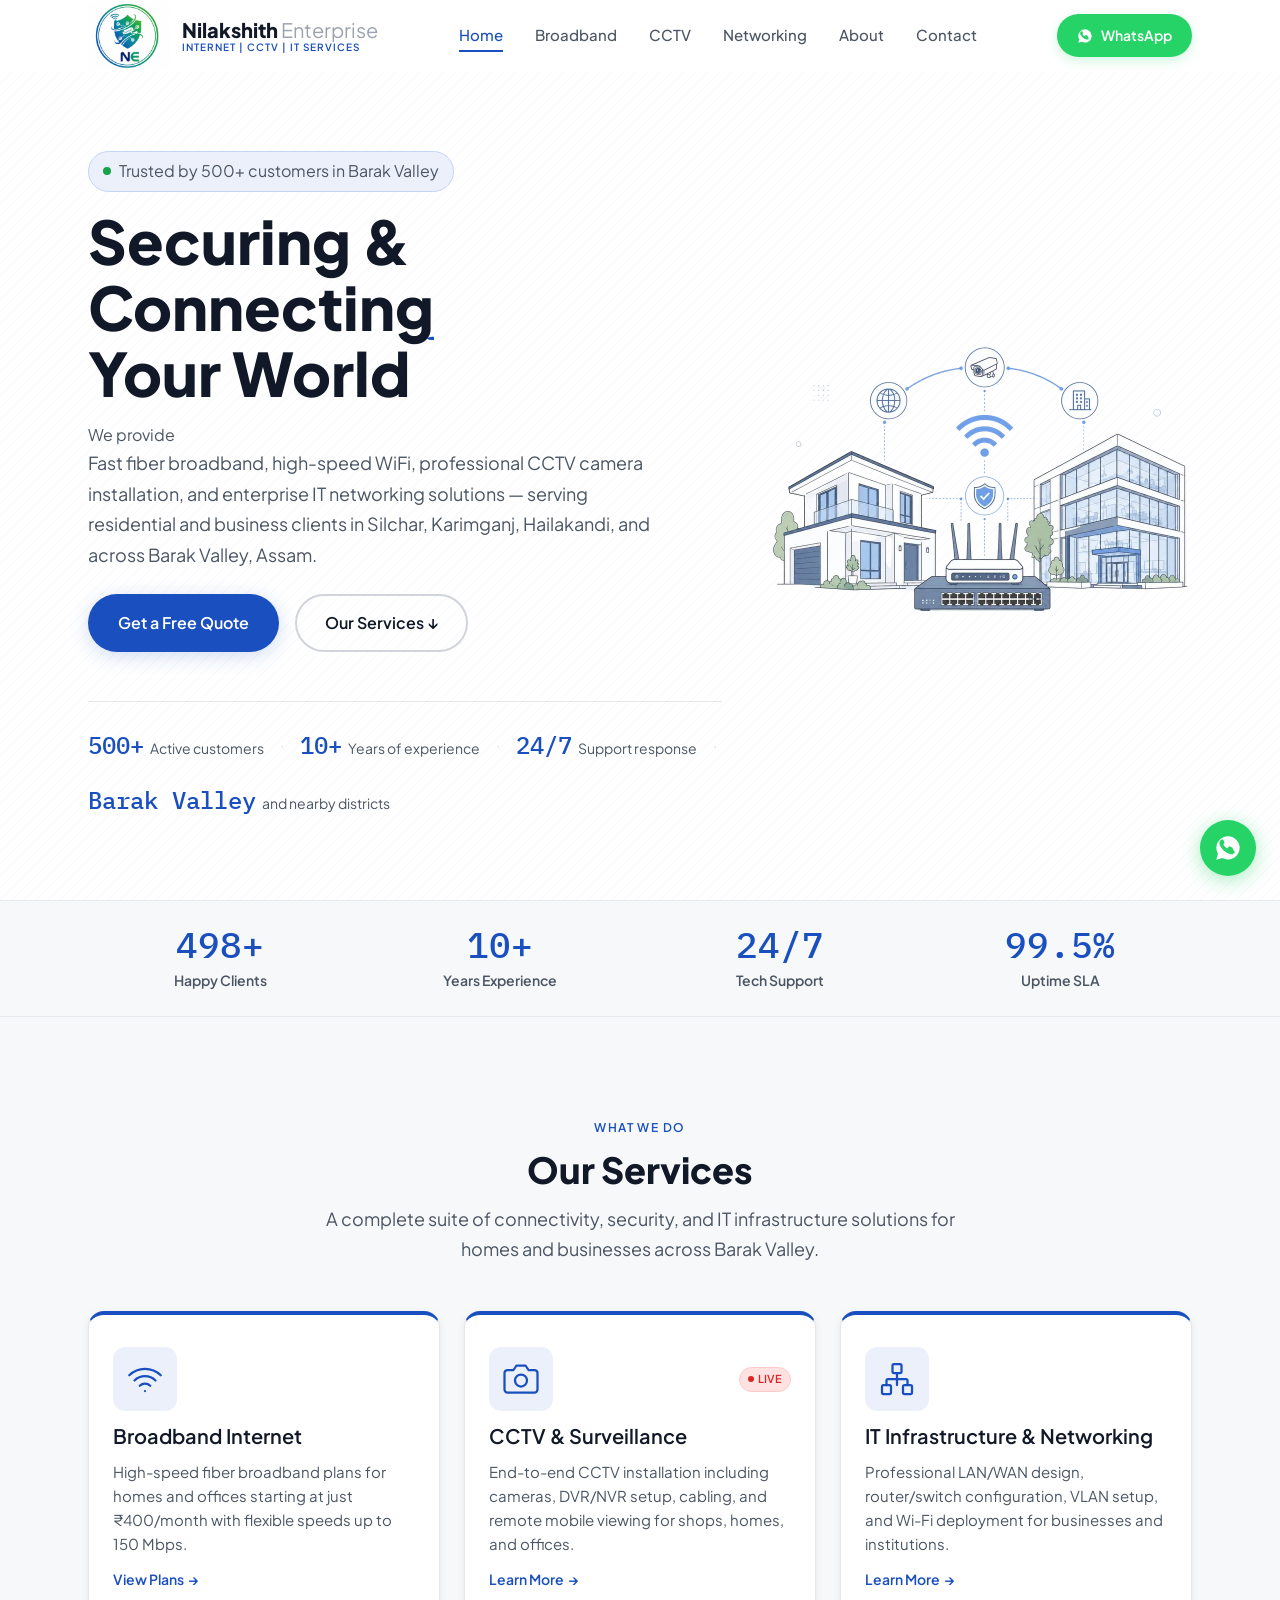
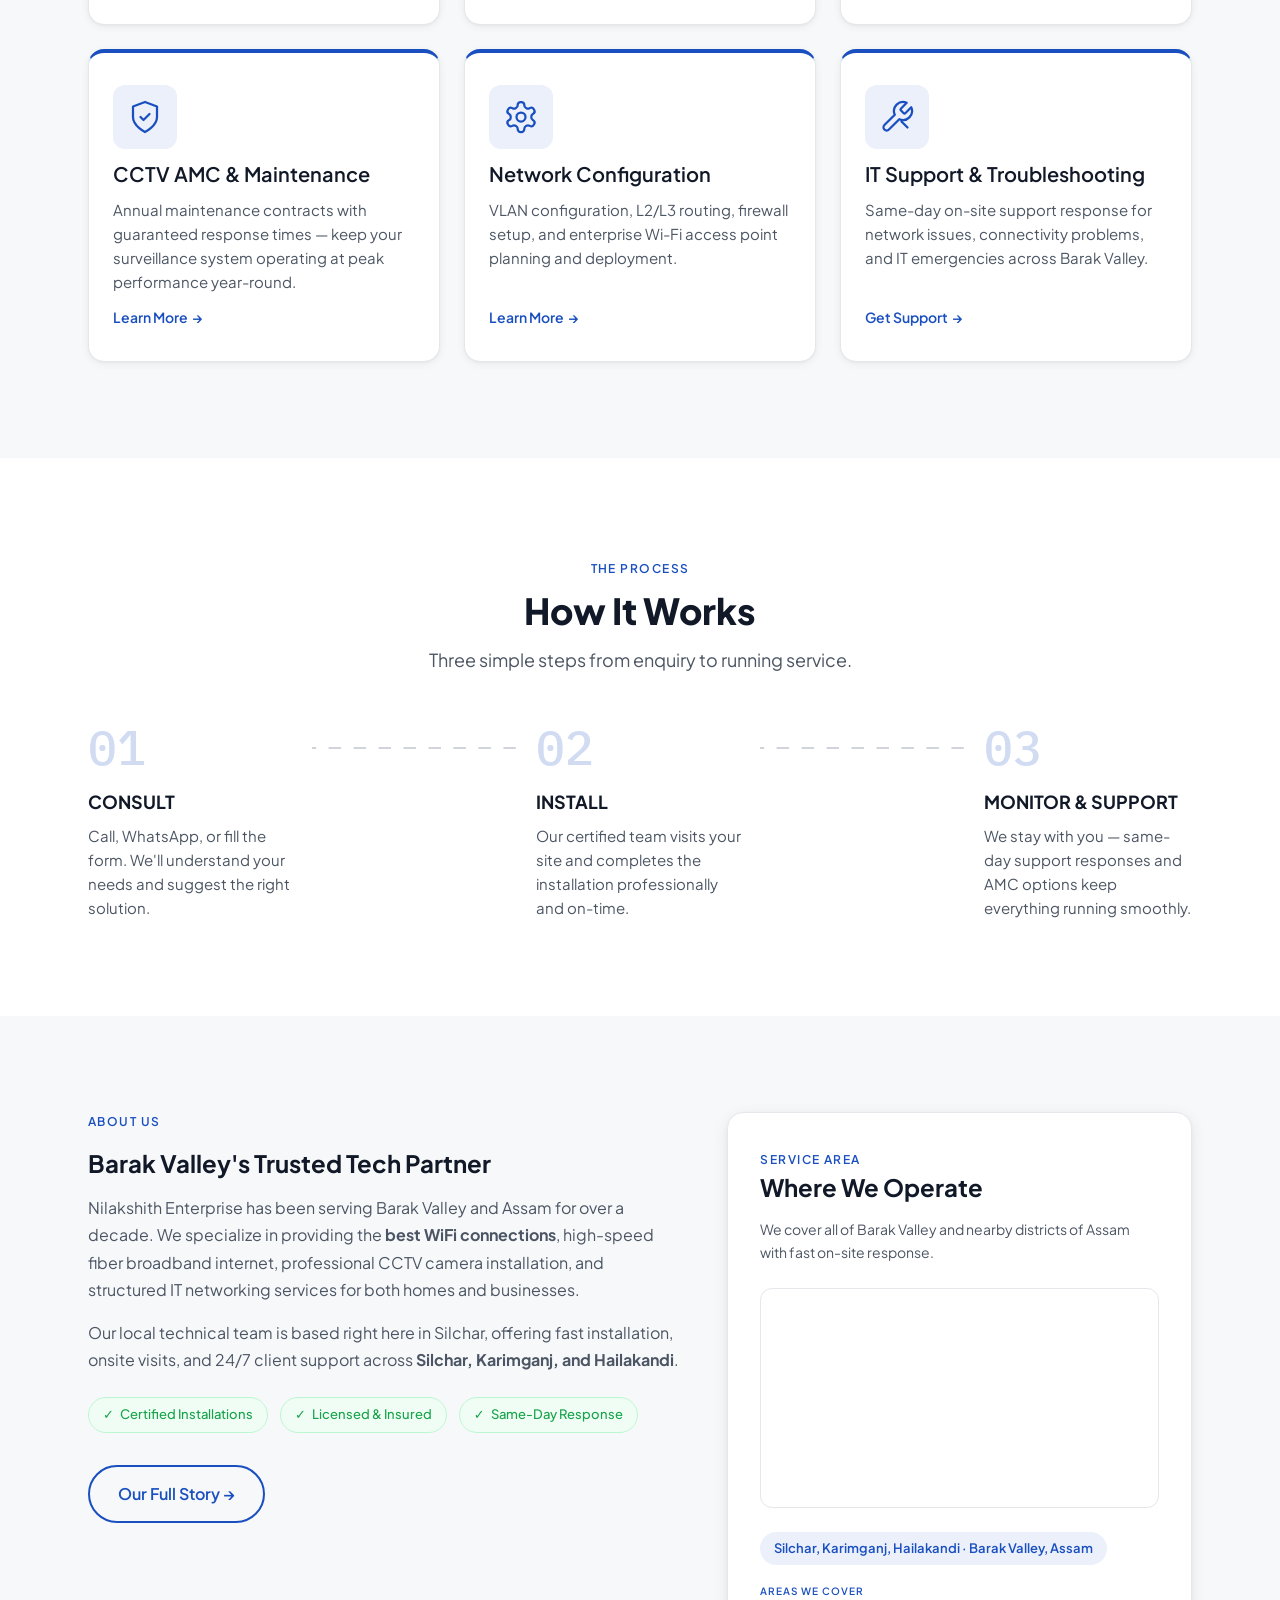
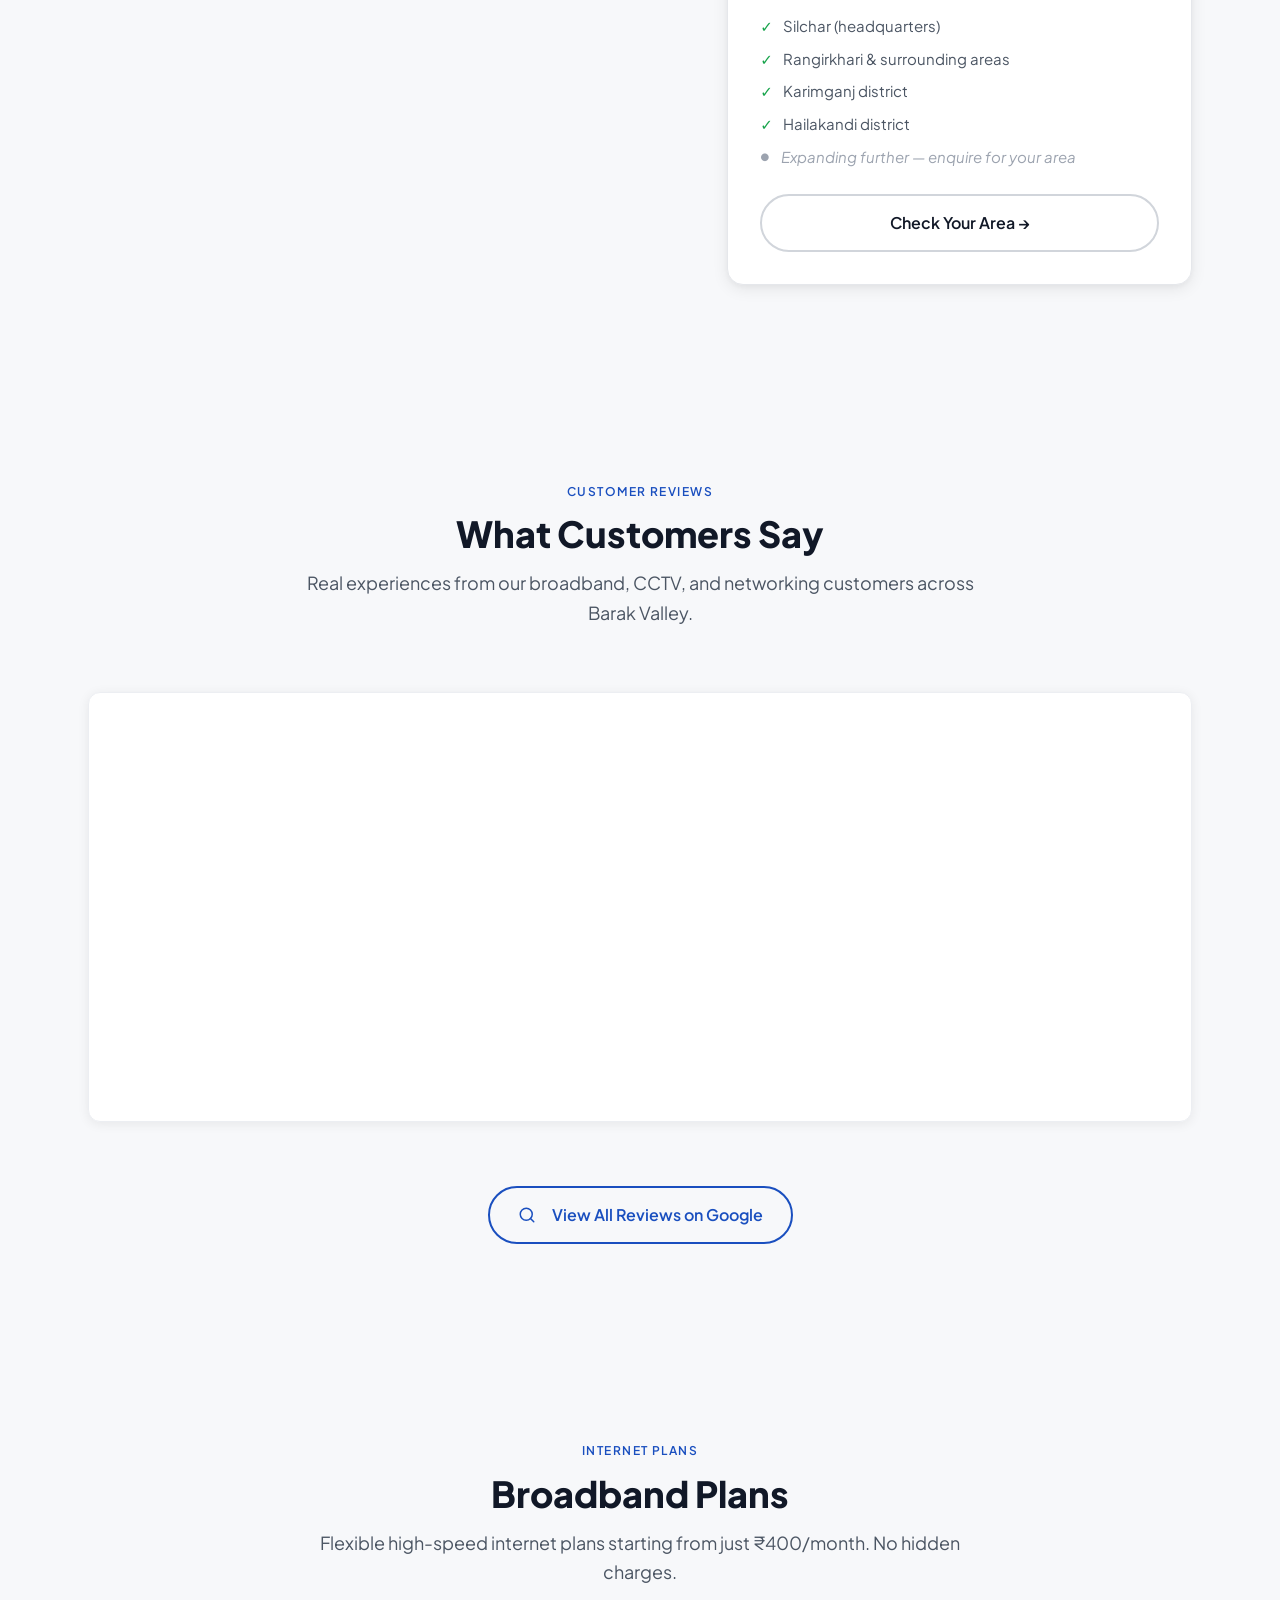
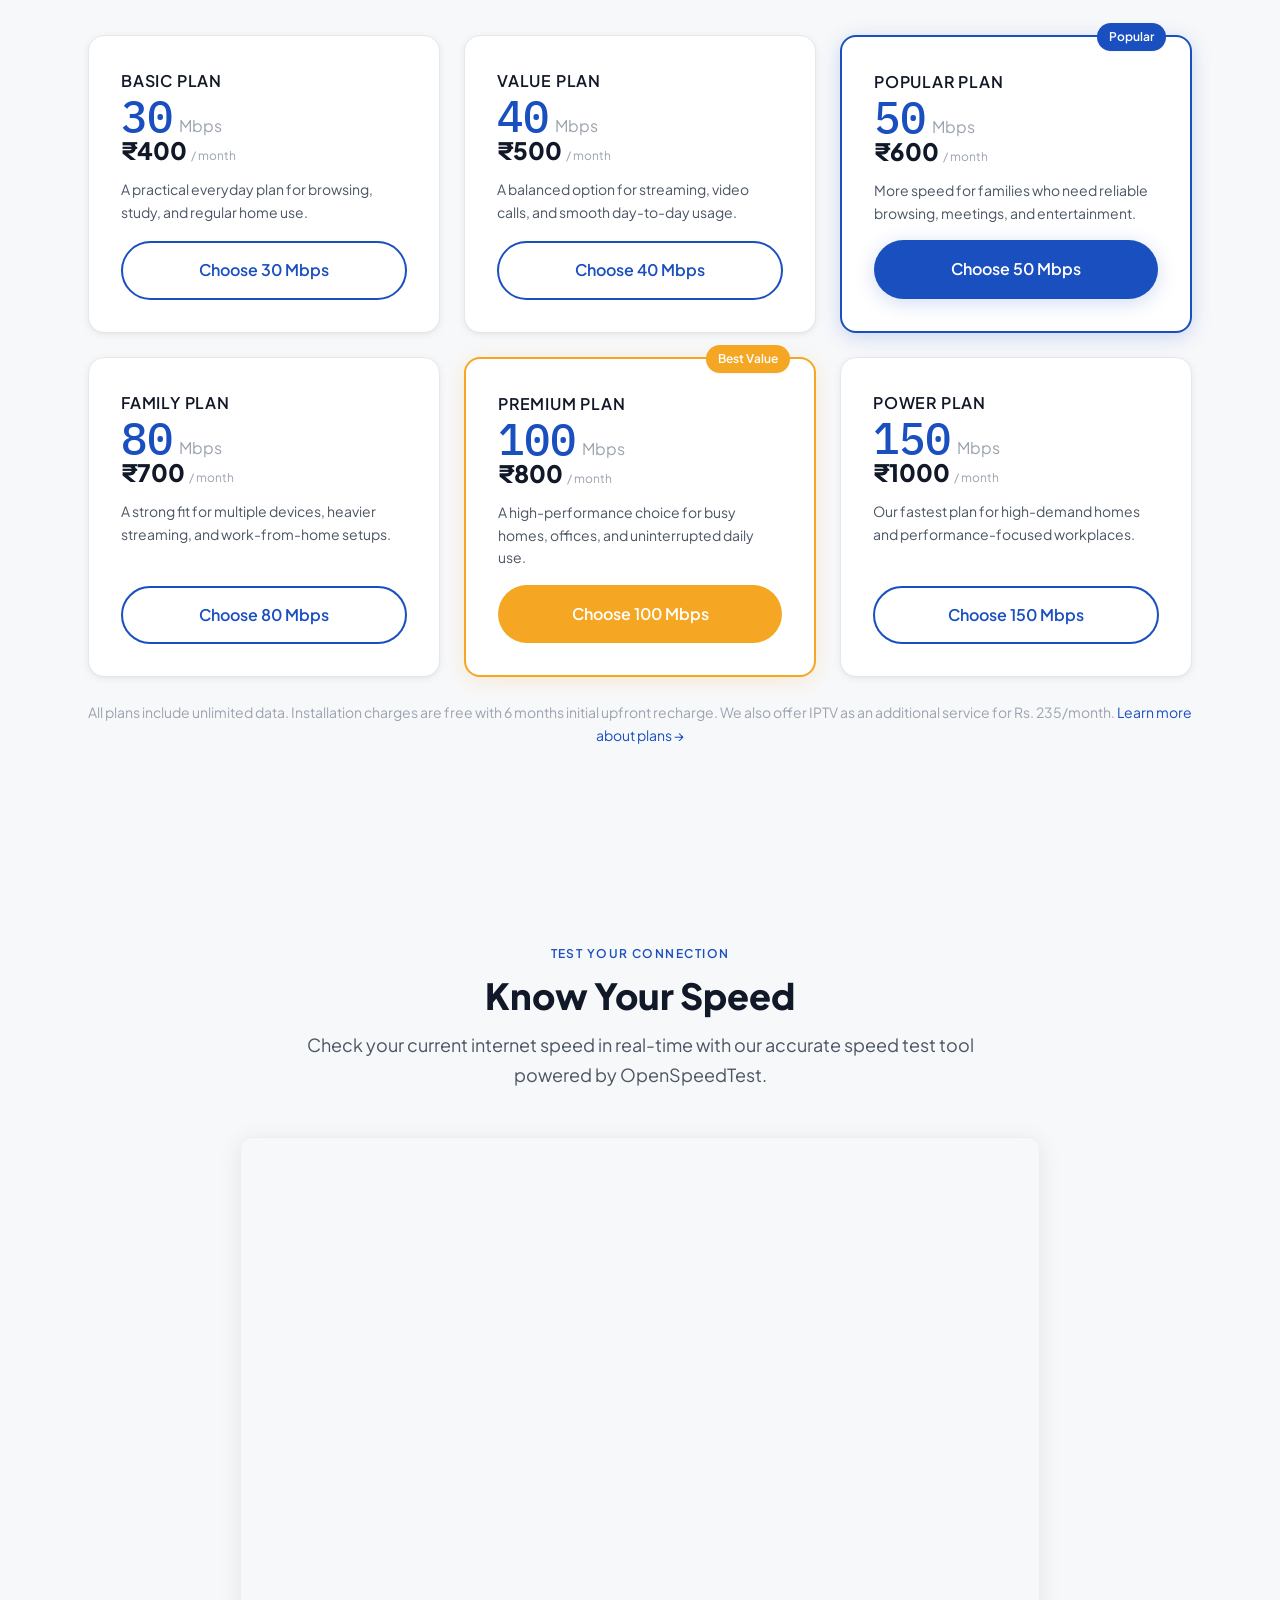
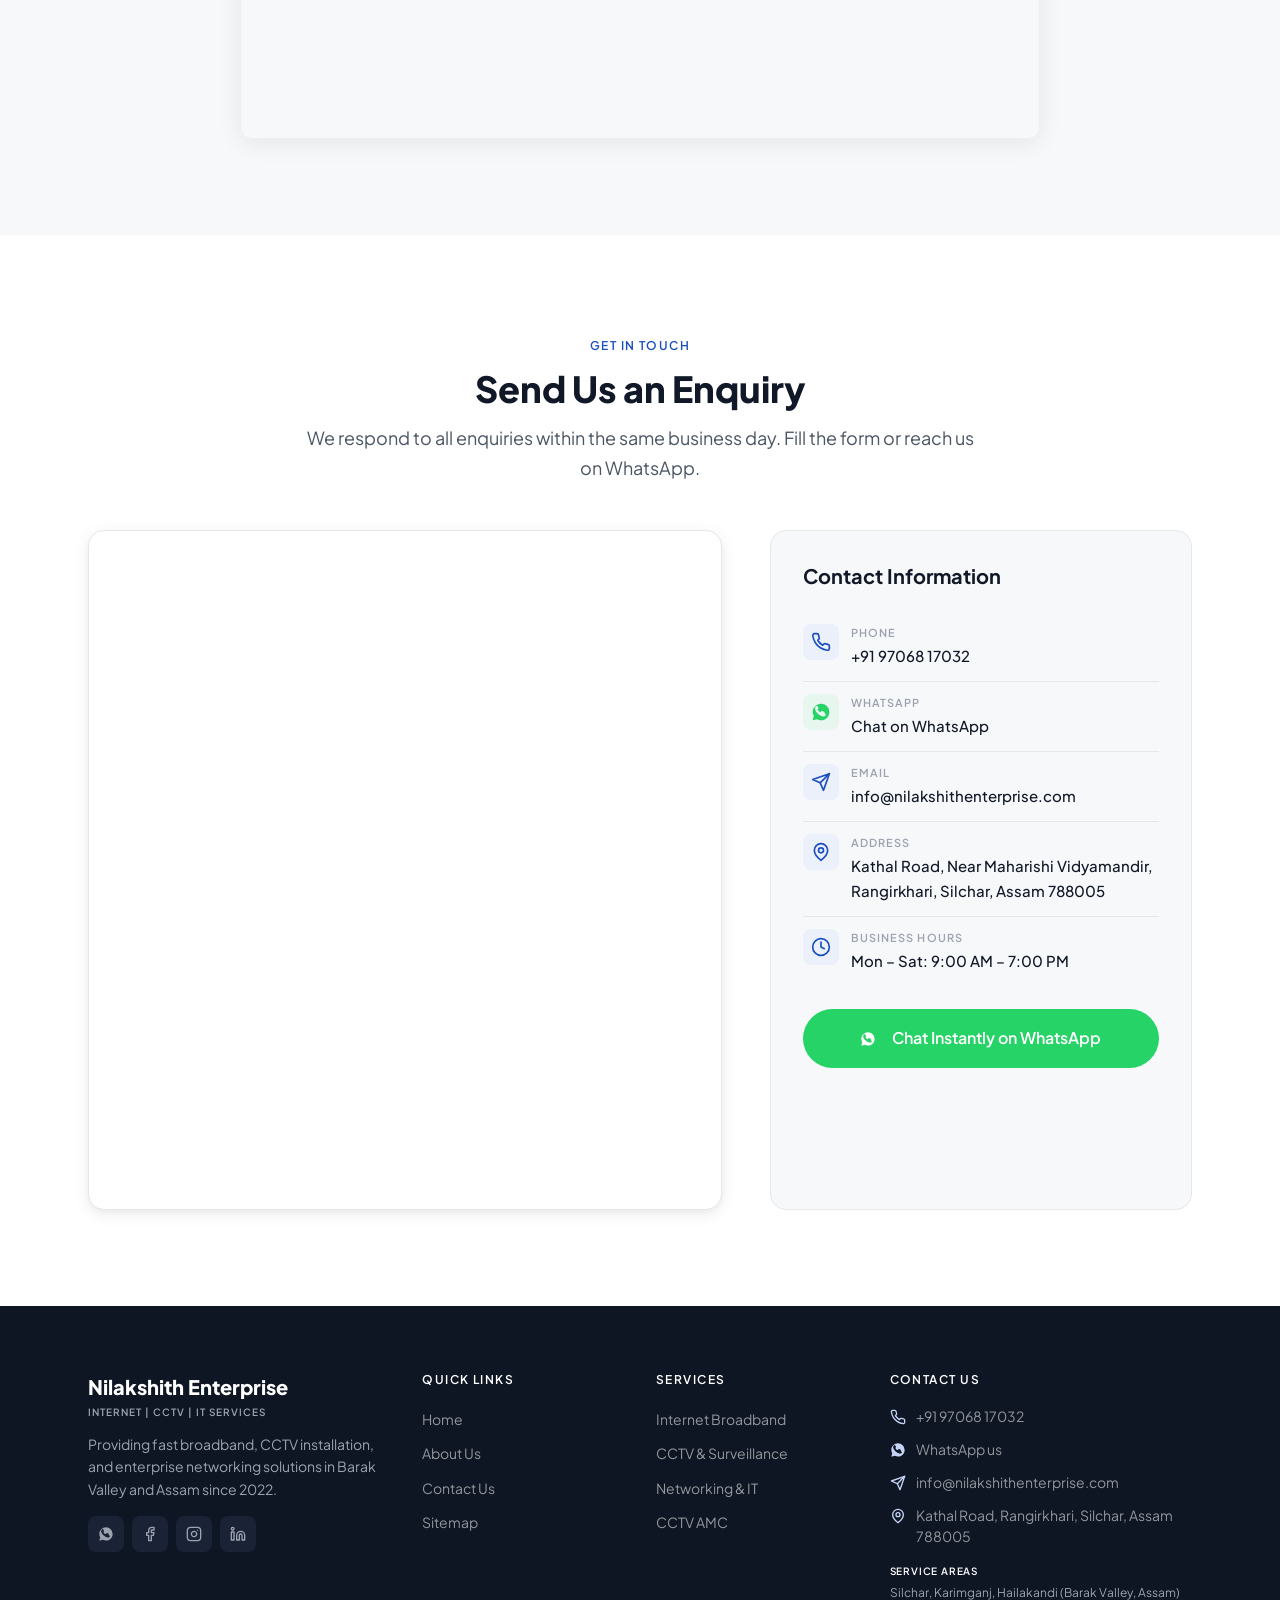
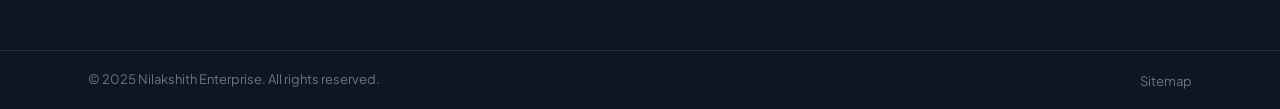
==== index.html @ a5fc5509 "seo: optimize all pages for local searches including WiFi/Broadband/CCTV in Silchar, Hailakandi, Kar" ====
<!DOCTYPE html>
<html lang="en">
<head>
  <meta charset="UTF-8" />
  <meta name="viewport" content="width=device-width, initial-scale=1.0" />
  <title>Nilakshith Enterprise — Best WiFi, Broadband & CCTV in Silchar, Karimganj, Hailakandi</title>
  <meta name="description" content="Looking for the best WiFi or broadband in Silchar, Karimganj, or Hailakandi? Nilakshith Enterprise provides fast fiber internet and professional CCTV camera installation." />
  <link rel="canonical" href="https://nilakshithenterprise.in/" />

  <!-- Favicon -->
  <link rel="icon" type="image/x-icon" href="assets/img/favicon.ico" />
  <link rel="icon" type="image/png" sizes="32x32" href="assets/img/favicon.png" />
  <link rel="apple-touch-icon" sizes="180x180" href="assets/img/apple-touch-icon.png" />

  <!-- Open Graph -->
  <meta property="og:type"        content="website" />
  <meta property="og:title"       content="Nilakshith Enterprise — Best WiFi, Broadband & CCTV in Silchar, Karimganj, Hailakandi" />
  <meta property="og:description" content="Looking for the best WiFi or broadband in Silchar, Karimganj, or Hailakandi? Get high-speed fiber internet and CCTV camera installation." />
  <meta property="og:url"         content="https://nilakshithenterprise.in/" />

  <!-- Preload critical resources -->
  <link rel="preload" as="image" href="assets/img/logo_trans.webp" />
  <link rel="preconnect" href="https://fonts.googleapis.com" crossorigin />
  <link rel="preconnect" href="https://fonts.gstatic.com" crossorigin />
  <link rel="preconnect" href="https://widget.tagembed.com" />

  <!-- Stylesheets -->
  <link rel="stylesheet" href="assets/css/styles.css" />
  <!-- Google Fonts deferred to avoid render-blocking -->
  <link rel="preload" as="style" href="https://fonts.googleapis.com/css2?family=Plus+Jakarta+Sans:wght@400;500;600;700;800&family=IBM+Plex+Mono:wght@400;500&display=swap" onload="this.onload=null;this.rel='stylesheet'" />
  <noscript><link rel="stylesheet" href="https://fonts.googleapis.com/css2?family=Plus+Jakarta+Sans:wght@400;500;600;700;800&family=IBM+Plex+Mono:wght@400;500&display=swap" /></noscript>

  <!-- LocalBusiness JSON-LD -->
  <script type="application/ld+json">
  {
    "@context": "https://schema.org",
    "@type": "LocalBusiness",
    "name": "Nilakshith Enterprise",
    "description": "Best WiFi connection, high-speed broadband, CCTV camera installation, and IT networking services in Barak Valley and Assam.",
    "url": "https://nilakshithenterprise.in",
    "telephone": "+919706817032",
    "email": "info@nilakshithenterprise.com",
    "address": {
      "@type": "PostalAddress",
      "streetAddress": "Kathal Road, Near Maharishi Vidyamandir, Rangirkhari",
      "addressLocality": "Silchar",
      "addressRegion": "Assam",
      "postalCode": "788005",
      "addressCountry": "IN"
    },
    "geo": {
      "@type": "GeoCoordinates",
      "latitude": 24.8025006,
      "longitude": 92.7847028
    },
    "areaServed": [
      {
        "@type": "AdministrativeArea",
        "name": "Silchar"
      },
      {
        "@type": "AdministrativeArea",
        "name": "Karimganj"
      },
      {
        "@type": "AdministrativeArea",
        "name": "Hailakandi"
      },
      {
        "@type": "AdministrativeArea",
        "name": "Barak Valley"
      },
      {
        "@type": "AdministrativeArea",
        "name": "Assam"
      }
    ],
    "serviceType": ["Internet Broadband", "WiFi Connection", "CCTV Camera Installation", "IT Networking"],
    "openingHoursSpecification": [
      {
        "@type": "OpeningHoursSpecification",
        "dayOfWeek": ["Monday","Tuesday","Wednesday","Thursday","Friday","Saturday"],
        "opens": "09:00",
        "closes": "19:00"
      }
    ]
  }
  </script>
</head>
<body>

  <!-- Preloader -->
  <div class="preloader" aria-hidden="true">
    <div style="position:relative; display:flex; flex-direction:column; align-items:center; gap:16px;">
      <div class="preloader__label">Initializing</div>
      <div class="preloader__line-track">
        <div class="preloader__line"></div>
      </div>
    </div>
  </div>

  <!-- Skip link -->
  <a href="#main" class="skip-link">Skip to main content</a>

  <!-- ══════════════════════════════════════════
       NAVIGATION
       ══════════════════════════════════════════ -->
  <header>
    <nav class="navbar animate-load header-slide-down" role="navigation" aria-label="Main navigation">
      <div class="navbar__inner">

        <!-- Logo -->
        <a href="index.html" class="navbar__logo" aria-label="Nilakshith Enterprise — home">
          <picture>
            <source srcset="assets/img/logo_trans.webp" type="image/webp" />
            <img src="assets/img/logo_trans.png" alt="Nilakshith Enterprise logo" class="navbar__logo-img" width="68" height="68" fetchpriority="high" />
          </picture>
          <div>
            <div>
              <span class="logo-name">Nilakshith</span>
              <span class="logo-suffix">Enterprise</span>
            </div>
            <div class="logo-tagline">Internet | CCTV | IT Services</div>
          </div>
        </a>

        <!-- Desktop nav links -->
        <ul class="nav-menu" role="list">
          <li class="nav-menu__item"><a href="index.html"      class="nav-menu__link">Home</a></li>
          <li class="nav-menu__item"><a href="broadband.html"  class="nav-menu__link">Broadband</a></li>
          <li class="nav-menu__item"><a href="cctv.html"       class="nav-menu__link">CCTV</a></li>
          <li class="nav-menu__item"><a href="networking.html" class="nav-menu__link">Networking</a></li>
          <li class="nav-menu__item"><a href="about.html"      class="nav-menu__link">About</a></li>
          <li class="nav-menu__item"><a href="contact.html"    class="nav-menu__link">Contact</a></li>
        </ul>

        <!-- CTA (desktop) -->
        <a href="https://wa.me/919706817032?text=Hi%2C%20I%20would%20like%20to%20enquire%20about%20your%20services."
           class="navbar__cta-btn desktop-only" target="_blank" rel="noopener noreferrer"
           aria-label="Chat on WhatsApp" data-wa-cta="navbar">
          <svg viewBox="0 0 24 24" width="16" height="16" fill="currentColor" aria-hidden="true"><path d="M12.012 2c-5.506 0-9.989 4.478-9.99 9.984a9.96 9.96 0 0 0 1.333 4.965L2 22l5.233-1.371a9.944 9.944 0 0 0 4.773 1.216h.004c5.506 0 9.989-4.478 9.99-9.984A9.995 9.995 0 0 0 12.012 2zm5.793 13.593c-.319.897-1.558 1.637-2.146 1.745-.589.108-1.168.162-3.834-.912-3.41-1.376-5.607-4.85-5.777-5.077-.17-.228-1.357-1.802-1.357-3.437 0-1.636.852-2.438 1.157-2.775.305-.336.666-.42.887-.42h.638c.204 0 .476.006.697.528.221.522.756 1.834.821 1.971.066.137.108.297.017.476-.09.18-.135.297-.272.456-.137.159-.289.356-.413.476-.137.137-.282.287-.121.562.161.275.717 1.183 1.536 1.91.543.484.992.836 1.357 1.019.365.183.578.115.756-.09.178-.205.757-.88 1.012-1.222.256-.341.512-.284.862-.153.35.13.222.102 2.222 1.102.13.065.215.297.16.592z"/></svg>
          WhatsApp
        </a>

        <!-- Hamburger -->
        <button class="nav-toggle" aria-label="Toggle navigation menu" aria-expanded="false">
          <span class="nav-toggle__bar"></span>
          <span class="nav-toggle__bar"></span>
          <span class="nav-toggle__bar"></span>
        </button>
      </div>
    </nav>

    <!-- Mobile overlay menu -->
    <div class="nav-overlay" role="dialog" aria-modal="true" aria-label="Mobile navigation">
      <div class="nav-drawer">
        <a href="index.html"      class="nav-drawer__link">Home</a>
        <a href="broadband.html"  class="nav-drawer__link">Broadband</a>
        <a href="cctv.html"       class="nav-drawer__link">CCTV</a>
        <a href="networking.html" class="nav-drawer__link">Networking</a>
        <a href="about.html"      class="nav-drawer__link">About</a>
        <a href="contact.html"    class="nav-drawer__link">Contact</a>
        <a href="https://wa.me/919706817032?text=Hi%2C%20I%20would%20like%20to%20enquire%20about%20your%20services."
           class="btn btn--whatsapp btn--full nav-drawer__wa-btn"
           target="_blank" rel="noopener noreferrer" data-wa-cta="mobile-overlay">
          <svg viewBox="0 0 24 24" width="16" height="16" fill="currentColor" style="margin-right:8px;" aria-hidden="true"><path d="M12.012 2c-5.506 0-9.989 4.478-9.99 9.984a9.96 9.96 0 0 0 1.333 4.965L2 22l5.233-1.371a9.944 9.944 0 0 0 4.773 1.216h.004c5.506 0 9.989-4.478 9.99-9.984A9.995 9.995 0 0 0 12.012 2zm5.793 13.593c-.319.897-1.558 1.637-2.146 1.745-.589.108-1.168.162-3.834-.912-3.41-1.376-5.607-4.85-5.777-5.077-.17-.228-1.357-1.802-1.357-3.437 0-1.636.852-2.438 1.157-2.775.305-.336.666-.42.887-.42h.638c.204 0 .476.006.697.528.221.522.756 1.834.821 1.971.066.137.108.297.017.476-.09.18-.135.297-.272.456-.137.159-.289.356-.413.476-.137.137-.282.287-.121.562.161.275.717 1.183 1.536 1.91.543.484.992.836 1.357 1.019.365.183.578.115.756-.09.178-.205.757-.88 1.012-1.222.256-.341.512-.284.862-.153.35.13.222.102 2.222 1.102.13.065.215.297.16.592z"/></svg>
          Chat on WhatsApp
        </a>
      </div>
    </div>
  </header>

  <!-- ══════════════════════════════════════════
       MAIN CONTENT
       ══════════════════════════════════════════ -->
  <main id="main">

    <!-- ── SECTION 1: HERO ──────────────────────────────── -->
    <section class="hero" aria-label="Hero">
      <div class="container">
        <div class="hero__inner">
          <div class="hero__content">

            <div class="hero__badge animate-load hero-eyebrow-fade-up">
              <span class="hero__badge-dot"></span>
              Trusted by 500+ customers in Barak Valley
            </div>

            <h1 class="hero__headline">
              <span class="animate-load hero-title-line1-fade-up" style="display:block;">Securing &amp;</span>
              <span class="connecting-word animate-load hero-title-line2-fade-up" style="display:inline-block;">
                Connecting
                <svg class="underline-svg" viewBox="0 0 100 10" preserveAspectRatio="none" aria-hidden="true">
                  <path d="M0,5 Q50,8 100,3" stroke="var(--color-brand)" stroke-width="4" fill="none" stroke-linecap="round" />
                </svg>
              </span>
              <span class="animate-load hero-title-line2-fade-up" style="display:block;">Your World</span>
            </h1>

            <div class="hero__typewriter-wrap animate-load hero-subtext-fade-in" aria-live="polite">
              <span class="hero__typewriter-prefix">We provide</span>
              <span class="hero__typewriter-text" aria-label="Service type"></span>
            </div>

            <p class="hero__subtext animate-load hero-subtext-fade-in">
              Fast fiber broadband, high-speed WiFi, professional CCTV camera installation, and enterprise IT networking solutions — serving residential and business clients in Silchar, Karimganj, Hailakandi, and across Barak Valley, Assam.
            </p>

            <div class="hero__ctas animate-load hero-cta-scale-in">
              <a href="contact.html" class="btn btn--primary" id="hero-cta-quote">
                Get a Free Quote
              </a>
              <a href="#services" class="btn btn--outline" id="hero-cta-services">
                Our Services ↓
              </a>
            </div>

            <!-- Trust stats row -->
            <div class="hero__stats-row animate-load hero-stats-fade-up">
              <div class="hero__stat-item">
                <span class="hero__stat-number" data-count-up="500" data-suffix="+">500+</span>
                <span class="hero__stat-label">Active customers</span>
              </div>
              <span class="hero__stat-divider" aria-hidden="true">·</span>
              <div class="hero__stat-item">
                <span class="hero__stat-number" data-count-up="10" data-suffix="+">10+</span>
                <span class="hero__stat-label">Years of experience</span>
              </div>
              <span class="hero__stat-divider" aria-hidden="true">·</span>
              <div class="hero__stat-item">
                <span class="hero__stat-number">24/7</span>
                <span class="hero__stat-label">Support response</span>
              </div>
              <span class="hero__stat-divider" aria-hidden="true">·</span>
              <div class="hero__stat-item">
                <span class="hero__stat-number">Barak Valley</span>
                <span class="hero__stat-label">and nearby districts</span>
              </div>
            </div>

          </div>

          <div class="hero__visual animate-load hero-cta-scale-in">
            <!-- Hero Image Illustration -->
            <picture>
              <source srcset="assets/img/hero-graphic.webp" type="image/webp" />
              <img src="assets/img/hero-graphic.png" alt="Best WiFi, high speed broadband and CCTV services in Silchar, Karimganj, and Hailakandi - Nilakshith Enterprise" class="floating-illustration" width="840" height="630" loading="eager" />
            </picture>
          </div>
        </div>
      </div>
    </section>

    <!-- ── SECTION 2: STATS BANNER ───────────────────────── -->
    <section class="stats-banner" aria-label="Key statistics">
      <div class="container">
        <div class="stats-grid">
          <div class="stat-item" data-animate="fade-up">
            <div class="stat-item__number" data-count-up="500" data-suffix="+">0+</div>
            <div class="stat-item__label">Happy Clients</div>
          </div>
          <div class="stat-item" data-animate="fade-up" data-animate-delay="100">
            <div class="stat-item__number" data-count-up="10" data-suffix="+">0+</div>
            <div class="stat-item__label">Years Experience</div>
          </div>
          <div class="stat-item" data-animate="fade-up" data-animate-delay="200">
            <div class="stat-item__number">24/7</div>
            <div class="stat-item__label">Tech Support</div>
          </div>
          <div class="stat-item" data-animate="fade-up" data-animate-delay="300">
            <div class="stat-item__number">99.5%</div>
            <div class="stat-item__label">Uptime SLA</div>
          </div>
        </div>
      </div>
    </section>

    <!-- ── SECTION 3: SERVICES ──────────────────────────── -->
    <section id="services" class="section section--surface" aria-labelledby="services-heading">
      <div class="container">
        <div class="section-header">
          <span class="eyebrow" data-animate="fade-in">What We Do</span>
          <h2 id="services-heading" data-animate="fade-up" data-animate-delay="100">
            Our Services
          </h2>
          <p data-animate="fade-up" data-animate-delay="200">
            A complete suite of connectivity, security, and IT infrastructure solutions for homes and businesses across Barak Valley.
          </p>
        </div>

        <div class="services-grid">
          <!-- Broadband -->
          <article class="service-card" data-animate="fade-up" data-animate-delay="100">
            <div class="service-card__icon-wrap">
              <svg xmlns="http://www.w3.org/2000/svg" viewBox="0 0 24 24" fill="none" stroke="currentColor" stroke-width="1.5" stroke-linecap="round" stroke-linejoin="round"><path d="M12 20h.01"/><path d="M8.5 16.5a5 5 0 0 1 7 0"/><path d="M5 13a10 10 0 0 1 14 0"/><path d="M1.5 9.5a15 15 0 0 1 21 0"/></svg>
            </div>
            <h3 class="service-card__title">Broadband Internet</h3>
            <p class="service-card__desc">High-speed fiber broadband plans for homes and offices starting at just ₹400/month with flexible speeds up to 150 Mbps.</p>
            <a href="broadband.html" class="service-card__link">
              View Plans <i>→</i>
            </a>
          </article>

          <!-- CCTV -->
          <article class="service-card" data-animate="fade-up" data-animate-delay="200">
            <div class="service-card__header">
              <div class="service-card__icon-wrap">
                <svg xmlns="http://www.w3.org/2000/svg" viewBox="0 0 24 24" fill="none" stroke="currentColor" stroke-width="1.5" stroke-linecap="round" stroke-linejoin="round"><path d="M23 19a2 2 0 0 1-2 2H3a2 2 0 0 1-2-2V8a2 2 0 0 1 2-2h4l2-3h6l2 3h4a2 2 0 0 1 2 2z"/><circle cx="12" cy="13" r="4"/></svg>
              </div>
              <div class="service-live-badge"><span class="service-live-badge__dot"></span> LIVE</div>
            </div>
            <h3 class="service-card__title">CCTV & Surveillance</h3>
            <p class="service-card__desc">End-to-end CCTV installation including cameras, DVR/NVR setup, cabling, and remote mobile viewing for shops, homes, and offices.</p>
            <a href="cctv.html" class="service-card__link">
              Learn More <i>→</i>
            </a>
          </article>

          <!-- Networking -->
          <article class="service-card" data-animate="fade-up" data-animate-delay="300">
            <div class="service-card__icon-wrap">
              <svg xmlns="http://www.w3.org/2000/svg" viewBox="0 0 24 24" fill="none" stroke="currentColor" stroke-width="1.5" stroke-linecap="round" stroke-linejoin="round"><rect x="16" y="16" width="6" height="6" rx="1"/><rect x="2" y="16" width="6" height="6" rx="1"/><rect x="9" y="2" width="6" height="6" rx="1"/><path d="M12 8v8"/><path d="M5 16v-3a1 1 0 0 1 1-1h12a1 1 0 0 1 1 1v3"/></svg>
            </div>
            <h3 class="service-card__title">IT Infrastructure & Networking</h3>
            <p class="service-card__desc">Professional LAN/WAN design, router/switch configuration, VLAN setup, and Wi-Fi deployment for businesses and institutions.</p>
            <a href="networking.html" class="service-card__link">
              Learn More <i>→</i>
            </a>
          </article>

          <!-- CCTV AMC -->
          <article class="service-card" data-animate="fade-up" data-animate-delay="400">
            <div class="service-card__icon-wrap">
              <svg xmlns="http://www.w3.org/2000/svg" viewBox="0 0 24 24" fill="none" stroke="currentColor" stroke-width="1.5" stroke-linecap="round" stroke-linejoin="round"><path d="M12 22s8-4 8-10V5l-8-3-8 3v7c0 6 8 10 8 10z"/><path d="m9 12 2 2 4-4"/></svg>
            </div>
            <h3 class="service-card__title">CCTV AMC & Maintenance</h3>
            <p class="service-card__desc">Annual maintenance contracts with guaranteed response times — keep your surveillance system operating at peak performance year-round.</p>
            <a href="cctv.html#amc" class="service-card__link">
              Learn More <i>→</i>
            </a>
          </article>

          <!-- Network Config -->
          <article class="service-card" data-animate="fade-up" data-animate-delay="500">
            <div class="service-card__icon-wrap">
              <svg xmlns="http://www.w3.org/2000/svg" viewBox="0 0 24 24" fill="none" stroke="currentColor" stroke-width="1.5" stroke-linecap="round" stroke-linejoin="round"><path d="M12.22 2h-.44a2 2 0 0 0-2 2v.18a2 2 0 0 1-1 1.73l-.43.25a2 2 0 0 1-2 0l-.15-.08a2 2 0 0 0-2.73.73l-.22.38a2 2 0 0 0 .73 2.73l.15.1a2 2 0 0 1 1 1.72v.51a2 2 0 0 1-1 1.74l-.15.09a2 2 0 0 0-.73 2.73l.22.38a2 2 0 0 0 2.73.73l.15-.08a2 2 0 0 1 2 0l.43.25a2 2 0 0 1 1 1.73V20a2 2 0 0 0 2 2h.44a2 2 0 0 0 2-2v-.18a2 2 0 0 1 1-1.73l.43-.25a2 2 0 0 1 2 0l.15.08a2 2 0 0 0 2.73-.73l.22-.39a2 2 0 0 0-.73-2.73l-.15-.08a2 2 0 0 1-1-1.74v-.5a2 2 0 0 1 1-1.74l.15-.1a2 2 0 0 0 .73-2.73l-.22-.38a2 2 0 0 0-2.73-.73l-.15.08a2 2 0 0 1-2 0l-.43-.25a2 2 0 0 1-1-1.73V4a2 2 0 0 0-2-2z"/><circle cx="12" cy="12" r="3"/></svg>
            </div>
            <h3 class="service-card__title">Network Configuration</h3>
            <p class="service-card__desc">VLAN configuration, L2/L3 routing, firewall setup, and enterprise Wi-Fi access point planning and deployment.</p>
            <a href="networking.html" class="service-card__link">
              Learn More <i>→</i>
            </a>
          </article>

          <!-- IT Support -->
          <article class="service-card" data-animate="fade-up" data-animate-delay="600">
            <div class="service-card__icon-wrap">
              <svg xmlns="http://www.w3.org/2000/svg" viewBox="0 0 24 24" fill="none" stroke="currentColor" stroke-width="1.5" stroke-linecap="round" stroke-linejoin="round"><path d="M14.7 6.3a1 1 0 0 0 0 1.4l1.6 1.6a1 1 0 0 0 1.4 0l3.77-3.77a6 6 0 0 1-7.94 7.94l-6.91 6.91a2.12 2.12 0 0 1-3-3l6.91-6.91a6 6 0 0 1 7.94-7.94l-3.76 3.76z"/><path d="m19 19-4-4"/></svg>
            </div>
            <h3 class="service-card__title">IT Support & Troubleshooting</h3>
            <p class="service-card__desc">Same-day on-site support response for network issues, connectivity problems, and IT emergencies across Barak Valley.</p>
            <a href="contact.html" class="service-card__link">
              Get Support <i>→</i>
            </a>
          </article>
        </div>
      </div>
    </section>

    <!-- ── SECTION 4: HOW IT WORKS ───────────────────────── -->
    <section class="section" aria-labelledby="hiw-heading">
      <div class="container">
        <div class="section-header">
          <span class="eyebrow" data-animate="fade-in">The Process</span>
          <h2 id="hiw-heading" data-animate="fade-up" data-animate-delay="100">How It Works</h2>
          <p data-animate="fade-up" data-animate-delay="200">Three simple steps from enquiry to running service.</p>
        </div>

        <div class="steps-row" data-animate="fade-up" data-animate-delay="300">
          <div class="step-card">
            <div class="step__number">01</div>
            <div class="step__title">Consult</div>
            <p class="step__desc">Call, WhatsApp, or fill the form. We'll understand your needs and suggest the right solution.</p>
          </div>
          
          <div class="step-connector">
            <svg class="step-connector__svg" viewBox="0 0 100 2" fill="none" xmlns="http://www.w3.org/2000/svg" preserveAspectRatio="none">
              <line class="step-connector__line" x1="0" y1="1" x2="100" y2="1" />
            </svg>
          </div>

          <div class="step-card">
            <div class="step__number">02</div>
            <div class="step__title">Install</div>
            <p class="step__desc">Our certified team visits your site and completes the installation professionally and on-time.</p>
          </div>

          <div class="step-connector">
            <svg class="step-connector__svg" viewBox="0 0 100 2" fill="none" xmlns="http://www.w3.org/2000/svg" preserveAspectRatio="none">
              <line class="step-connector__line" x1="0" y1="1" x2="100" y2="1" />
            </svg>
          </div>

          <div class="step-card">
            <div class="step__number">03</div>
            <div class="step__title">Monitor & Support</div>
            <p class="step__desc">We stay with you — same-day support responses and AMC options keep everything running smoothly.</p>
          </div>
        </div>
      </div>
    </section>

    <!-- ── SECTION 5: ABOUT SPLIT ───────────────────────── -->
    <section class="section section--surface" aria-labelledby="about-heading">
      <div class="container">
        <div class="about-map-split">
          <div class="about-column" data-animate="fade-right">
            <span class="eyebrow">About Us</span>
            <h2 id="about-heading">Barak Valley's Trusted Tech Partner</h2>
            <p>
              Nilakshith Enterprise has been serving Barak Valley and Assam for over a decade. We specialize in providing the <strong>best WiFi connections</strong>, high-speed fiber broadband internet, professional CCTV camera installation, and structured IT networking services for both homes and businesses.
            </p>
            <p>
              Our local technical team is based right here in Silchar, offering fast installation, onsite visits, and 24/7 client support across <strong>Silchar, Karimganj, and Hailakandi</strong>.
            </p>

            <div class="trust-badges-row">
              <span class="trust-pill">Certified Installations</span>
              <span class="trust-pill">Licensed & Insured</span>
              <span class="trust-pill">Same-Day Response</span>
            </div>

            <a href="about.html" class="btn btn--brand-outline" style="margin-top:var(--space-2);">
              Our Full Story →
            </a>
          </div>

          <!-- Right Column: Service Area operates -->
          <div class="service-area-card" data-animate="fade-left">
            <div>
              <span class="eyebrow">Service Area</span>
              <h3>Where We Operate</h3>
            </div>
            <p class="service-area-card__sub">We cover all of Barak Valley and nearby districts of Assam with fast on-site response.</p>
            
            <!-- Interactive Map Embed -->
            <div class="service-area-map-wrapper" style="border:1px solid var(--color-border); border-radius:var(--radius-lg); overflow:hidden; height:220px; margin-block:var(--space-2);">
              <iframe
                src="https://www.google.com/maps/embed?pb=!1m18!1m12!1m3!1d350000!2d92.54!3d24.80!2m3!1f0!2f0!3f0!3m2!1i1024!2i768!4f13.1!3m3!1m2!1s0x374e4bf68d1d8b05%3A0xfc15cedc07960658!2sNILAKSHITH%20ENTERPRISE!5e0!3m2!1sen!2sin!4v1718500000000"
                width="100%"
                height="100%"
                style="border:0; display:block;"
                allowfullscreen=""
                loading="lazy"
                referrerpolicy="no-referrer-when-downgrade"
                title="Nilakshith Enterprise Service Area Map"
              ></iframe>
            </div>

            <div>
              <span class="service-area-card__badge">Silchar, Karimganj, Hailakandi · Barak Valley, Assam</span>
            </div>
            <h4 class="logo-tagline" style="margin-top:var(--space-1);">Areas We Cover</h4>
            <div class="zones-list">
              <span class="zone-item">Silchar (headquarters)</span>
              <span class="zone-item">Rangirkhari & surrounding areas</span>
              <span class="zone-item">Karimganj district</span>
              <span class="zone-item">Hailakandi district</span>
              <span class="zone-item expanding">Expanding further — enquire for your area</span>
            </div>
            <a href="contact.html" class="btn btn--outline" style="margin-top:var(--space-2);">
              Check Your Area →
            </a>
          </div>
        </div>
      </div>
    </section>

    <!-- -- SECTION 6: CUSTOMER REVIEWS (TAGEMBED) ----------- -->
    <section class="section section--surface" id="reviews" aria-labelledby="reviews-heading">
      <div class="container">
        <div class="section-header">
          <span class="eyebrow" data-animate="fade-in">Customer Reviews</span>
          <h2 id="reviews-heading" data-animate="fade-up" data-animate-delay="100">What Customers Say</h2>
          <p data-animate="fade-up" data-animate-delay="200">Real experiences from our broadband, CCTV, and networking customers across Barak Valley.</p>
        </div>

        <!-- Tagembed Google Reviews Widget - ID 328135 -->
        <div class="tagembed-widget-container" data-animate="fade-up" data-animate-delay="150">
          <iframe
            src="https://widget.tagembed.com/328135?website=1"
            allow="fullscreen"
            style="width:100%;height:100%;overflow:auto;border:none;"
            title="Nilakshith Enterprise - Google Customer Reviews"
            loading="lazy">
          </iframe>
        </div>

        <div class="reviews-cta" data-animate="fade-up" data-animate-delay="300">
          <a href="https://www.google.com/maps/place/NILAKSHITH+ENTERPRISE/@24.8025006,92.7847028,17z"
             class="btn btn--brand-outline"
             target="_blank"
             rel="noopener noreferrer">
            <svg xmlns="http://www.w3.org/2000/svg" width="18" height="18" viewBox="0 0 24 24" fill="none" stroke="currentColor" stroke-width="2" stroke-linecap="round" stroke-linejoin="round" style="margin-right:8px;vertical-align:-3px;" aria-hidden="true"><circle cx="11" cy="11" r="8"/><path d="m21 21-4.35-4.35"/></svg>
            View All Reviews on Google
          </a>
        </div>
      </div>
    </section>

    <!-- ── SECTION 7: BROADBAND PLANS ───────────────────── -->
    <section class="section section--surface" id="pricing" aria-labelledby="pricing-heading">
      <div class="container">
        <div class="section-header">
          <span class="eyebrow" data-animate="fade-in">Internet Plans</span>
          <h2 id="pricing-heading" data-animate="fade-up" data-animate-delay="100">Broadband Plans</h2>
          <p data-animate="fade-up" data-animate-delay="200">Flexible high-speed internet plans starting from just ₹400/month. No hidden charges.</p>
        </div>

        <div class="plans-grid">
          <!-- 30 Mbps -->
          <div class="plan-card" data-animate="scale-in" data-animate-delay="80">
            <div>
              <div class="plan-card__title">Basic Plan</div>
              <div class="plan-card__speed-row">
                <span class="plan-card__speed-num">30</span>
                <span class="plan-card__speed-unit">Mbps</span>
              </div>
              <div class="plan-card__price-row">
                <span class="plan-card__price-val">₹400</span>
                <span class="plan-card__price-suffix">/ month</span>
              </div>
            </div>
            <p class="plan-card__desc">A practical everyday plan for browsing, study, and regular home use.</p>
            <a href="broadband.html" class="btn btn--brand-outline btn--full" style="margin-top:auto;">Choose 30 Mbps</a>
          </div>

          <!-- 40 Mbps -->
          <div class="plan-card" data-animate="scale-in" data-animate-delay="160">
            <div>
              <div class="plan-card__title">Value Plan</div>
              <div class="plan-card__speed-row">
                <span class="plan-card__speed-num">40</span>
                <span class="plan-card__speed-unit">Mbps</span>
              </div>
              <div class="plan-card__price-row">
                <span class="plan-card__price-val">₹500</span>
                <span class="plan-card__price-suffix">/ month</span>
              </div>
            </div>
            <p class="plan-card__desc">A balanced option for streaming, video calls, and smooth day-to-day usage.</p>
            <a href="broadband.html" class="btn btn--brand-outline btn--full" style="margin-top:auto;">Choose 40 Mbps</a>
          </div>

          <!-- 50 Mbps — Popular -->
          <div class="plan-card plan-card--popular" data-animate="scale-in" data-animate-delay="240">
            <div class="plan-card__badge plan-card__badge--popular">Popular</div>
            <div>
              <div class="plan-card__title">Popular Plan</div>
              <div class="plan-card__speed-row">
                <span class="plan-card__speed-num">50</span>
                <span class="plan-card__speed-unit">Mbps</span>
              </div>
              <div class="plan-card__price-row">
                <span class="plan-card__price-val">₹600</span>
                <span class="plan-card__price-suffix">/ month</span>
              </div>
            </div>
            <p class="plan-card__desc">More speed for families who need reliable browsing, meetings, and entertainment.</p>
            <a href="broadband.html" class="btn btn--primary btn--full" style="margin-top:auto;">Choose 50 Mbps</a>
          </div>

          <!-- 80 Mbps -->
          <div class="plan-card" data-animate="scale-in" data-animate-delay="320">
            <div>
              <div class="plan-card__title">Family Plan</div>
              <div class="plan-card__speed-row">
                <span class="plan-card__speed-num">80</span>
                <span class="plan-card__speed-unit">Mbps</span>
              </div>
              <div class="plan-card__price-row">
                <span class="plan-card__price-val">₹700</span>
                <span class="plan-card__price-suffix">/ month</span>
              </div>
            </div>
            <p class="plan-card__desc">A strong fit for multiple devices, heavier streaming, and work-from-home setups.</p>
            <a href="broadband.html" class="btn btn--brand-outline btn--full" style="margin-top:auto;">Choose 80 Mbps</a>
          </div>

          <!-- 100 Mbps — Best Value -->
          <div class="plan-card plan-card--bestvalue" data-animate="scale-in" data-animate-delay="400">
            <div class="plan-card__badge plan-card__badge--bestvalue">Best Value</div>
            <div>
              <div class="plan-card__title">Premium Plan</div>
              <div class="plan-card__speed-row">
                <span class="plan-card__speed-num">100</span>
                <span class="plan-card__speed-unit">Mbps</span>
              </div>
              <div class="plan-card__price-row">
                <span class="plan-card__price-val">₹800</span>
                <span class="plan-card__price-suffix">/ month</span>
              </div>
            </div>
            <p class="plan-card__desc">A high-performance choice for busy homes, offices, and uninterrupted daily use.</p>
            <a href="broadband.html" class="btn btn--accent btn--full" style="margin-top:auto;">Choose 100 Mbps</a>
          </div>

          <!-- 150 Mbps -->
          <div class="plan-card" data-animate="scale-in" data-animate-delay="480">
            <div>
              <div class="plan-card__title">Power Plan</div>
              <div class="plan-card__speed-row">
                <span class="plan-card__speed-num">150</span>
                <span class="plan-card__speed-unit">Mbps</span>
              </div>
              <div class="plan-card__price-row">
                <span class="plan-card__price-val">₹1000</span>
                <span class="plan-card__price-suffix">/ month</span>
              </div>
            </div>
            <p class="plan-card__desc">Our fastest plan for high-demand homes and performance-focused workplaces.</p>
            <a href="broadband.html" class="btn btn--brand-outline btn--full" style="margin-top:auto;">Choose 150 Mbps</a>
          </div>
        </div>

        <p class="pricing-footer-note" data-animate="fade-up">
          All plans include unlimited data. Installation charges are free with 6 months initial upfront recharge. We also offer IPTV as an additional service for Rs. 235/month. <a href="broadband.html">Learn more about plans →</a>
        </p>
      </div>
    </section>

    <!-- ── SECTION: KNOW YOUR SPEED ──────────────────────── -->
    <section class="section section--surface" id="speedtest" aria-labelledby="speedtest-heading">
      <div class="container">
        <div class="section-header">
          <span class="eyebrow" data-animate="fade-in">Test Your Connection</span>
          <h2 id="speedtest-heading" data-animate="fade-up" data-animate-delay="100">Know Your Speed</h2>
          <p data-animate="fade-up" data-animate-delay="200">Check your current internet speed in real-time with our accurate speed test tool powered by OpenSpeedTest.</p>
        </div>

        <div class="speedtest-container" data-animate="fade-up" data-animate-delay="300" style="width: 100%; max-width: 800px; margin: 0 auto; border-radius: var(--radius-lg); overflow: hidden; box-shadow: 0 4px 24px rgba(0,0,0,0.08); border: 1px solid var(--color-bg-elevated);">
          <iframe 
            src="https://openspeedtest.com/Get-widget.php" 
            width="100%" 
            height="600px" 
            style="border:none; display:block; color-scheme: light;" 
            title="OpenSpeedTest Widget"
            loading="lazy">
          </iframe>
        </div>
      </div>
    </section>

    <!-- ── SECTION 9: CONTACT / ENQUIRY ───────────────────── -->
    <section class="section" id="contact" aria-labelledby="contact-heading">
      <div class="container">
        <div class="section-header">
          <span class="eyebrow" data-animate="fade-in">Get In Touch</span>
          <h2 id="contact-heading" data-animate="fade-up" data-animate-delay="100">Send Us an Enquiry</h2>
          <p data-animate="fade-up" data-animate-delay="200">We respond to all enquiries within the same business day. Fill the form or reach us on WhatsApp.</p>
        </div>

        <div class="contact-grid">
          <!-- Google Form Embed Wrapper -->
          <div class="google-form-frame-wrapper" data-animate="fade-right">
            <iframe
              src="https://docs.google.com/forms/d/e/1FAIpQLSdJ38JpziOKJ7DEL5AquCv7ao8jGfxm9RF2m8leQOoaCyuNaQ/viewform?embedded=true"
              width="100%"
              height="680"
              style="border: 0;"
              title="Nilakshith Enterprise enquiry form"
              loading="lazy"
            >Loading form…</iframe>
          </div>

          <!-- Contact details card -->
          <div class="contact-info-card" data-animate="fade-left" data-animate-delay="200">
            <h3>Contact Information</h3>
            
            <div class="contact-rows-list">
              <!-- Phone -->
              <div class="contact-row-item">
                <div class="contact-row-item__icon-box">
                  <svg xmlns="http://www.w3.org/2000/svg" width="24" height="24" viewBox="0 0 24 24" fill="none" stroke="currentColor" stroke-width="2" stroke-linecap="round" stroke-linejoin="round"><path d="M22 16.92v3a2 2 0 0 1-2.18 2 19.79 19.79 0 0 1-8.63-3.07 19.5 19.5 0 0 1-6-6 19.79 19.79 0 0 1-3.07-8.67A2 2 0 0 1 4.11 2h3a2 2 0 0 1 2 1.72 12.84 12.84 0 0 0 .7 2.81 2 2 0 0 1-.45 2.11L8.09 9.91a16 16 0 0 0 6 6l1.27-1.27a2 2 0 0 1 2.11-.45 12.84 12.84 0 0 0 2.81.7A2 2 0 0 1 22 16.92z"/></svg>
                </div>
                <div class="contact-row-item__content">
                  <span class="contact-row-item__label">Phone</span>
                  <span class="contact-row-item__value"><a href="tel:+919706817032">+91 97068 17032</a></span>
                </div>
              </div>

              <!-- WhatsApp -->
              <div class="contact-row-item">
                <div class="contact-row-item__icon-box whatsapp-box">
                  <svg viewBox="0 0 24 24" width="20" height="20" fill="currentColor" aria-hidden="true"><path d="M12.012 2c-5.506 0-9.989 4.478-9.99 9.984a9.96 9.96 0 0 0 1.333 4.965L2 22l5.233-1.371a9.944 9.944 0 0 0 4.773 1.216h.004c5.506 0 9.989-4.478 9.99-9.984A9.995 9.995 0 0 0 12.012 2zm5.793 13.593c-.319.897-1.558 1.637-2.146 1.745-.589.108-1.168.162-3.834-.912-3.41-1.376-5.607-4.85-5.777-5.077-.17-.228-1.357-1.802-1.357-3.437 0-1.636.852-2.438 1.157-2.775.305-.336.666-.42.887-.42h.638c.204 0 .476.006.697.528.221.522.756 1.834.821 1.971.066.137.108.297.017.476-.09.18-.135.297-.272.456-.137.159-.289.356-.413.476-.137.137-.282.287-.121.562.161.275.717 1.183 1.536 1.91.543.484.992.836 1.357 1.019.365.183.578.115.756-.09.178-.205.757-.88 1.012-1.222.256-.341.512-.284.862-.153.35.13.222.102 2.222 1.102.13.065.215.297.16.592z"/></svg>
                </div>
                <div class="contact-row-item__content">
                  <span class="contact-row-item__label">WhatsApp</span>
                  <span class="contact-row-item__value">
                    <a href="https://wa.me/919706817032?text=Hi%2C%20I%20would%20like%20to%20enquire%20about%20your%20services."
                       target="_blank" rel="noopener noreferrer" data-wa-cta="contact-sidebar">Chat on WhatsApp</a>
                  </span>
                </div>
              </div>

              <!-- Email -->
              <div class="contact-row-item">
                <div class="contact-row-item__icon-box">
                  <svg xmlns="http://www.w3.org/2000/svg" width="24" height="24" viewBox="0 0 24 24" fill="none" stroke="currentColor" stroke-width="2" stroke-linecap="round" stroke-linejoin="round"><path d="m22 2-7 20-4-9-9-4Z"/><path d="M22 2 11 13"/></svg>
                </div>
                <div class="contact-row-item__content">
                  <span class="contact-row-item__label">Email</span>
                  <span class="contact-row-item__value"><a href="mailto:info@nilakshithenterprise.com">info@nilakshithenterprise.com</a></span>
                </div>
              </div>

              <!-- Address -->
              <div class="contact-row-item">
                <div class="contact-row-item__icon-box">
                  <svg xmlns="http://www.w3.org/2000/svg" width="24" height="24" viewBox="0 0 24 24" fill="none" stroke="currentColor" stroke-width="2" stroke-linecap="round" stroke-linejoin="round"><path d="M20 10c0 6-8 12-8 12s-8-6-8-12a8 8 0 0 1 16 0Z"/><circle cx="12" cy="10" r="3"/></svg>
                </div>
                <div class="contact-row-item__content">
                  <span class="contact-row-item__label">Address</span>
                  <span class="contact-row-item__value">
                    <a href="https://www.google.com/maps/place/NILAKSHITH+ENTERPRISE/@24.8025006,92.7847028,17z" target="_blank" rel="noopener noreferrer">
                      Kathal Road, Near Maharishi Vidyamandir, Rangirkhari, Silchar, Assam 788005
                    </a>
                  </span>
                </div>
              </div>

              <!-- Business Hours -->
              <div class="contact-row-item">
                <div class="contact-row-item__icon-box">
                  <svg xmlns="http://www.w3.org/2000/svg" width="24" height="24" viewBox="0 0 24 24" fill="none" stroke="currentColor" stroke-width="2" stroke-linecap="round" stroke-linejoin="round"><circle cx="12" cy="12" r="10"/><polyline points="12 6 12 12 16 14"/></svg>
                </div>
                <div class="contact-row-item__content">
                  <span class="contact-row-item__label">Business Hours</span>
                  <span class="contact-row-item__value">Mon – Sat: 9:00 AM – 7:00 PM</span>
                </div>
              </div>
            </div>

            <!-- WhatsApp full-width CTA button -->
            <a href="https://wa.me/919706817032?text=Hi%2C%20I%20would%20like%20to%20enquire%20about%20your%20services."
               class="btn btn--whatsapp btn--full contact-card__wa-cta" target="_blank" rel="noopener noreferrer" data-wa-cta="contact-section">
              <svg viewBox="0 0 24 24" width="16" height="16" fill="currentColor" style="margin-right:8px;" aria-hidden="true"><path d="M12.012 2c-5.506 0-9.989 4.478-9.99 9.984a9.96 9.96 0 0 0 1.333 4.965L2 22l5.233-1.371a9.944 9.944 0 0 0 4.773 1.216h.004c5.506 0 9.989-4.478 9.99-9.984A9.995 9.995 0 0 0 12.012 2zm5.793 13.593c-.319.897-1.558 1.637-2.146 1.745-.589.108-1.168.162-3.834-.912-3.41-1.376-5.607-4.85-5.777-5.077-.17-.228-1.357-1.802-1.357-3.437 0-1.636.852-2.438 1.157-2.775.305-.336.666-.42.887-.42h.638c.204 0 .476.006.697.528.221.522.756 1.834.821 1.971.066.137.108.297.017.476-.09.18-.135.297-.272.456-.137.159-.289.356-.413.476-.137.137-.282.287-.121.562.161.275.717 1.183 1.536 1.91.543.484.992.836 1.357 1.019.365.183.578.115.756-.09.178-.205.757-.88 1.012-1.222.256-.341.512-.284.862-.153.35.13.222.102 2.222 1.102.13.065.215.297.16.592z"/></svg>
              Chat Instantly on WhatsApp
            </a>
          </div>
        </div>
      </div>
    </section>

  </main>

  <!-- ══════════════════════════════════════════
       FOOTER
       ══════════════════════════════════════════ -->
  <footer class="footer" role="contentinfo">
    <div class="footer__main">
      <div class="container">
        <div class="footer__grid">

          <!-- Brand -->
          <div class="footer__brand">
            <div>
              <span class="footer-logo-text">Nilakshith Enterprise</span>
              <div class="footer-logo-sub">Internet | CCTV | IT Services</div>
            </div>
            <p class="footer__tagline">Providing fast broadband, CCTV installation, and enterprise networking solutions in Barak Valley and Assam since 2022.</p>
            <div class="footer__social">
              <a href="https://wa.me/919706817032" class="footer__social-link" target="_blank" rel="noopener noreferrer" aria-label="WhatsApp" data-wa-cta="footer-social">
                <svg viewBox="0 0 24 24" width="16" height="16" fill="currentColor" aria-hidden="true"><path d="M12.012 2c-5.506 0-9.989 4.478-9.99 9.984a9.96 9.96 0 0 0 1.333 4.965L2 22l5.233-1.371a9.944 9.944 0 0 0 4.773 1.216h.004c5.506 0 9.989-4.478 9.99-9.984A9.995 9.995 0 0 0 12.012 2zm5.793 13.593c-.319.897-1.558 1.637-2.146 1.745-.589.108-1.168.162-3.834-.912-3.41-1.376-5.607-4.85-5.777-5.077-.17-.228-1.357-1.802-1.357-3.437 0-1.636.852-2.438 1.157-2.775.305-.336.666-.42.887-.42h.638c.204 0 .476.006.697.528.221.522.756 1.834.821 1.971.066.137.108.297.017.476-.09.18-.135.297-.272.456-.137.159-.289.356-.413.476-.137.137-.282.287-.121.562.161.275.717 1.183 1.536 1.91.543.484.992.836 1.357 1.019.365.183.578.115.756-.09.178-.205.757-.88 1.012-1.222.256-.341.512-.284.862-.153.35.13.222.102 2.222 1.102.13.065.215.297.16.592z"/></svg>
              </a>
              <a href="#" class="footer__social-link" target="_blank" rel="noopener noreferrer" aria-label="Facebook">
                <svg xmlns="http://www.w3.org/2000/svg" width="16" height="16" viewBox="0 0 24 24" fill="none" stroke="currentColor" stroke-width="2" stroke-linecap="round" stroke-linejoin="round" aria-hidden="true"><path d="M18 2h-3a5 5 0 0 0-5 5v3H7v4h3v8h4v-8h3l1-4h-4V7a1 1 0 0 1 1-1h3z"/></svg>
              </a>
              <a href="#" class="footer__social-link" target="_blank" rel="noopener noreferrer" aria-label="Instagram">
                <svg xmlns="http://www.w3.org/2000/svg" width="16" height="16" viewBox="0 0 24 24" fill="none" stroke="currentColor" stroke-width="2" stroke-linecap="round" stroke-linejoin="round" aria-hidden="true"><rect x="2" y="2" width="20" height="20" rx="5" ry="5"/><path d="M16 11.37A4 4 0 1 1 12.63 8 4 4 0 0 1 16 11.37z"/><line x1="17.5" y1="6.5" x2="17.51" y2="6.5"/></svg>
              </a>
              <a href="#" class="footer__social-link" target="_blank" rel="noopener noreferrer" aria-label="LinkedIn">
                <svg xmlns="http://www.w3.org/2000/svg" width="16" height="16" viewBox="0 0 24 24" fill="none" stroke="currentColor" stroke-width="2" stroke-linecap="round" stroke-linejoin="round" aria-hidden="true"><path d="M16 8a6 6 0 0 1 6 6v7h-4v-7a2 2 0 0 0-2-2 2 2 0 0 0-2 2v7h-4v-7a6 6 0 0 1 6-6z"/><rect x="2" y="9" width="4" height="12"/><circle cx="4" cy="4" r="2"/></svg>
              </a>
            </div>
          </div>

          <!-- Quick Links -->
          <div>
            <p class="footer__heading">Quick Links</p>
            <ul class="footer__links" role="list">
              <li><a href="index.html">Home</a></li>
              <li><a href="about.html">About Us</a></li>
              <li><a href="contact.html">Contact Us</a></li>
              <li><a href="sitemap.xml">Sitemap</a></li>
            </ul>
          </div>

          <!-- Services -->
          <div>
            <p class="footer__heading">Services</p>
            <ul class="footer__links" role="list">
              <li><a href="broadband.html">Internet Broadband</a></li>
              <li><a href="cctv.html">CCTV & Surveillance</a></li>
              <li><a href="networking.html">Networking & IT</a></li>
              <li><a href="cctv.html#amc">CCTV AMC</a></li>
            </ul>
          </div>

          <!-- Contact -->
          <div>
            <p class="footer__heading">Contact Us</p>
            <ul class="footer__contact-list" role="list">
              <li class="footer__contact-item">
                <svg xmlns="http://www.w3.org/2000/svg" width="16" height="16" viewBox="0 0 24 24" fill="none" stroke="currentColor" stroke-width="2" stroke-linecap="round" stroke-linejoin="round" aria-hidden="true"><path d="M22 16.92v3a2 2 0 0 1-2.18 2 19.79 19.79 0 0 1-8.63-3.07 19.5 19.5 0 0 1-6-6 19.79 19.79 0 0 1-3.07-8.67A2 2 0 0 1 4.11 2h3a2 2 0 0 1 2 1.72 12.84 12.84 0 0 0 .7 2.81 2 2 0 0 1-.45 2.11L8.09 9.91a16 16 0 0 0 6 6l1.27-1.27a2 2 0 0 1 2.11-.45 12.84 12.84 0 0 0 2.81.7A2 2 0 0 1 22 16.92z"/></svg>
                <a href="tel:+919706817032">+91 97068 17032</a>
              </li>
              <li class="footer__contact-item">
                <svg viewBox="0 0 24 24" width="16" height="16" fill="currentColor" aria-hidden="true"><path d="M12.012 2c-5.506 0-9.989 4.478-9.99 9.984a9.96 9.96 0 0 0 1.333 4.965L2 22l5.233-1.371a9.944 9.944 0 0 0 4.773 1.216h.004c5.506 0 9.989-4.478 9.99-9.984A9.995 9.995 0 0 0 12.012 2zm5.793 13.593c-.319.897-1.558 1.637-2.146 1.745-.589.108-1.168.162-3.834-.912-3.41-1.376-5.607-4.85-5.777-5.077-.17-.228-1.357-1.802-1.357-3.437 0-1.636.852-2.438 1.157-2.775.305-.336.666-.42.887-.42h.638c.204 0 .476.006.697.528.221.522.756 1.834.821 1.971.066.137.108.297.017.476-.09.18-.135.297-.272.456-.137.159-.289.356-.413.476-.137.137-.282.287-.121.562.161.275.717 1.183 1.536 1.91.543.484.992.836 1.357 1.019.365.183.578.115.756-.09.178-.205.757-.88 1.012-1.222.256-.341.512-.284.862-.153.35.13.222.102 2.222 1.102.13.065.215.297.16.592z"/></svg>
                <a href="https://wa.me/919706817032" target="_blank" rel="noopener noreferrer" data-wa-cta="footer-contact">WhatsApp us</a>
              </li>
              <li class="footer__contact-item">
                <svg xmlns="http://www.w3.org/2000/svg" width="16" height="16" viewBox="0 0 24 24" fill="none" stroke="currentColor" stroke-width="2" stroke-linecap="round" stroke-linejoin="round" aria-hidden="true"><path d="m22 2-7 20-4-9-9-4Z"/><path d="M22 2 11 13"/></svg>
                <a href="mailto:info@nilakshithenterprise.com">info@nilakshithenterprise.com</a>
              </li>
              <li class="footer__contact-item">
                <svg xmlns="http://www.w3.org/2000/svg" width="16" height="16" viewBox="0 0 24 24" fill="none" stroke="currentColor" stroke-width="2" stroke-linecap="round" stroke-linejoin="round" aria-hidden="true"><path d="M20 10c0 6-8 12-8 12s-8-6-8-12a8 8 0 0 1 16 0Z"/><circle cx="12" cy="10" r="3"/></svg>
                <a href="https://maps.google.com/?q=Kathal+Road,+Rangirkhari,+Silchar,+Assam+788005" target="_blank" rel="noopener noreferrer">Kathal Road, Rangirkhari, Silchar, Assam 788005</a>
              </li>
            </ul>

            <div class="footer__areas">
              <p class="footer__areas-label">Service Areas</p>
              <p class="footer__areas-text">Silchar, Karimganj, Hailakandi (Barak Valley, Assam)</p>
            </div>
          </div>
        </div>
      </div>
    </div>

    <!-- Footer bottom bar -->
    <div class="footer__divider"></div>
    <div class="container">
      <div class="footer__bottom">
        <p class="footer__copyright">
          © 2025 Nilakshith Enterprise. All rights reserved.
        </p>
        <ul class="footer__bottom-links" role="list">
          <li><a href="sitemap.xml">Sitemap</a></li>
        </ul>
      </div>
    </div>
  </footer>

  <!-- WhatsApp FAB -->
  <div class="wa-float-wrapper">
    <div class="wa-tooltip">Chat on WhatsApp</div>
    <a href="https://wa.me/919706817032?text=Hi%2C%20I%20would%20like%20to%20enquire%20about%20your%20services."
       class="wa-float"
       target="_blank" rel="noopener noreferrer"
       aria-label="Chat on WhatsApp"
       data-wa-cta="floating-button">
      <svg viewBox="0 0 24 24" width="28" height="28" fill="currentColor" aria-hidden="true"><path d="M12.012 2c-5.506 0-9.989 4.478-9.99 9.984a9.96 9.96 0 0 0 1.333 4.965L2 22l5.233-1.371a9.944 9.944 0 0 0 4.773 1.216h.004c5.506 0 9.989-4.478 9.99-9.984A9.995 9.995 0 0 0 12.012 2zm5.793 13.593c-.319.897-1.558 1.637-2.146 1.745-.589.108-1.168.162-3.834-.912-3.41-1.376-5.607-4.85-5.777-5.077-.17-.228-1.357-1.802-1.357-3.437 0-1.636.852-2.438 1.157-2.775.305-.336.666-.42.887-.42h.638c.204 0 .476.006.697.528.221.522.756 1.834.821 1.971.066.137.108.297.017.476-.09.18-.135.297-.272.456-.137.159-.289.356-.413.476-.137.137-.282.287-.121.562.161.275.717 1.183 1.536 1.91.543.484.992.836 1.357 1.019.365.183.578.115.756-.09.178-.205.757-.88 1.012-1.222.256-.341.512-.284.862-.153.35.13.222.102 2.222 1.102.13.065.215.297.16.592z"/></svg>
    </a>
  </div>

  <!-- Scroll to top -->
  <button class="scroll-to-top" aria-label="Scroll to top">
    <svg xmlns="http://www.w3.org/2000/svg" width="24" height="24" viewBox="0 0 24 24" fill="none" stroke="currentColor" stroke-width="2" stroke-linecap="round" stroke-linejoin="round"><path d="m18 15-6-6-6 6"/></svg>
  </button>

  <!-- JS -->
  <script src="assets/js/main.js" defer></script>

</body>
</html>
---- assets/css/styles.css ----
/* ============================================================
   styles.css — Unified Light Theme Design System
   Nilakshith Enterprise — Internet, CCTV & IT Services
   ============================================================ */



:root {
  /* --- CORE PALETTE --- */
  --color-bg-page:        #FFFFFF;
  --color-bg-surface:     #F7F8FA;
  --color-bg-elevated:    #ECEEF2;
  --color-bg-dark:        #0F1623;   /* Deep navy — used for footer, nav on scroll */
  --color-bg-dark-alt:    #1A2236;   /* Slightly lighter navy for footer sections */

  /* Brand Blue */
  --color-brand:          #1A4FBF;   /* Primary blue — buttons, links, accents */
  --color-brand-hover:    #1540A0;
  --color-brand-light:    #EBF0FB;   /* Light tint for tags, badges */
  --color-brand-border:   #C5D3F5;

  /* Accent */
  --color-accent:         #F5A623;   /* Warm amber — "Popular" / "Best Value" badges only */

  /* Text */
  --color-text-primary:   #111827;
  --color-text-secondary: #4B5563;
  --color-text-tertiary:  #9CA3AF;
  --color-text-inverse:   #FFFFFF;
  --color-text-brand:     #1A4FBF;

  /* Borders */
  --color-border:         #E5E7EB;
  --color-border-strong:  #D1D5DB;
  --color-border-brand:   #C5D3F5;

  /* Status */
  --color-success:        #16A34A;
  --color-success-bg:     #F0FDF4;

  /* Shadows */
  --shadow-xs:   0 1px 2px rgba(0, 0, 0, 0.05);
  --shadow-sm:   0 2px 8px rgba(0, 0, 0, 0.06), 0 1px 3px rgba(0, 0, 0, 0.04);
  --shadow-md:   0 4px 16px rgba(0, 0, 0, 0.08), 0 2px 6px rgba(0, 0, 0, 0.04);
  --shadow-lg:   0 8px 32px rgba(0, 0, 0, 0.10), 0 4px 12px rgba(0, 0, 0, 0.05);
  --shadow-xl:   0 16px 48px rgba(0, 0, 0, 0.12), 0 6px 16px rgba(0, 0, 0, 0.06);
  --shadow-brand: 0 4px 20px rgba(26, 79, 191, 0.20);

  /* --- SPACING (8pt grid) --- */
  --space-1:  4px;
  --space-2:  8px;
  --space-3:  12px;
  --space-4:  16px;
  --space-5:  24px;
  --space-6:  32px;
  --space-7:  48px;
  --space-8:  64px;
  --space-9:  96px;
  --space-10: 128px;

  /* --- TYPOGRAPHY SCALE --- */
  --text-xs:   0.75rem;
  --text-sm:   0.875rem;
  --text-base: 1rem;
  --text-lg:   1.125rem;
  --text-xl:   1.25rem;
  --text-2xl:  1.5rem;
  --text-3xl:  1.875rem;
  --text-4xl:  2.25rem;
  --text-5xl:  3rem;
  --text-6xl:  3.75rem;

  /* --- BORDER RADIUS --- */
  --radius-sm:   4px;
  --radius-md:   8px;
  --radius-lg:   12px;
  --radius-xl:   16px;
  --radius-2xl:  24px;
  --radius-pill: 9999px;

  /* --- TRANSITIONS --- */
  --transition-fast:   150ms cubic-bezier(0.4, 0, 0.2, 1);
  --transition-base:   250ms cubic-bezier(0.4, 0, 0.2, 1);
  --transition-slow:   400ms cubic-bezier(0.4, 0, 0.2, 1);
  --transition-spring: 500ms cubic-bezier(0.34, 1.56, 0.64, 1);

  /* --- LAYOUT --- */
  --container-max: 1200px;
  --container-pad: clamp(16px, 5vw, 48px);
}

/* ============================================================
   RESET & BASE RULES
   ============================================================ */
*, *::before, *::after {
  box-sizing: border-box;
  margin: 0;
  padding: 0;
}

html {
  scroll-behavior: smooth;
  font-size: 16px;
  -webkit-text-size-adjust: 100%;
}

body {
  font-family: 'Plus Jakarta Sans', system-ui, -apple-system, BlinkMacSystemFont, "Segoe UI", Roboto, Helvetica, Arial, sans-serif;
  font-size: var(--text-base);
  line-height: 1.65;
  color: var(--color-text-secondary);
  background-color: var(--color-bg-page);
  -webkit-font-smoothing: antialiased;
  -moz-osx-font-smoothing: grayscale;
  overflow-x: hidden;
}

h1, h2, h3, h4, h5, h6 {
  font-family: 'Plus Jakarta Sans', sans-serif;
  color: var(--color-text-primary);
  font-weight: 700;
  line-height: 1.25;
}

a {
  color: var(--color-brand);
  text-decoration: none;
  transition: color var(--transition-fast);
}
a:hover {
  color: var(--color-brand-hover);
}

img, svg {
  display: block;
  max-width: 100%;
  height: auto;
}

button, input, textarea, select {
  font-family: inherit;
  font-size: inherit;
}

ul, ol {
  list-style: none;
}

/* Accessibility: Focus visible */
:focus-visible {
  outline: 2px solid var(--color-brand);
  outline-offset: 3px;
}

.skip-link {
  position: absolute;
  top: -80px;
  left: 20px;
  z-index: 9999;
  background-color: var(--color-brand);
  color: var(--color-text-inverse);
  padding: var(--space-3) var(--space-5);
  font-weight: 600;
  border-radius: var(--radius-md);
  transition: top var(--transition-fast);
}
.skip-link:focus {
  top: 20px;
}

/* ============================================================
   GLOBAL LAYOUT UTILITIES
   ============================================================ */
.container {
  width: 100%;
  max-width: var(--container-max);
  margin-inline: auto;
  padding-inline: var(--container-pad);
}

.section {
  padding-block: var(--space-9);
}
@media (max-width: 768px) {
  .section {
    padding-block: var(--space-8);
  }
}

/* Strictly alternating section backgrounds */
.section--surface {
  background-color: var(--color-bg-surface);
}

.section-header {
  text-align: center;
  margin-bottom: var(--space-7);
  max-width: 680px;
  margin-inline: auto;
}
.section-header h2 {
  font-size: var(--text-4xl);
  font-weight: 800;
  margin-top: var(--space-2);
  margin-bottom: var(--space-3);
  color: var(--color-text-primary);
}
.section-header p {
  font-size: var(--text-lg);
  color: var(--color-text-secondary);
}

@media (max-width: 768px) {
  .section-header h2 {
    font-size: var(--text-2xl);
  }
}

.eyebrow {
  display: inline-block;
  font-size: var(--text-xs);
  font-weight: 600;
  color: var(--color-brand);
  letter-spacing: 0.12em;
  text-transform: uppercase;
}

/* ============================================================
   BUTTONS
   ============================================================ */
.btn {
  display: inline-flex;
  align-items: center;
  justify-content: center;
  gap: var(--space-2);
  padding: 14px 28px;
  font-weight: 600;
  font-size: var(--text-base);
  border-radius: var(--radius-pill);
  transition: all var(--transition-fast);
  cursor: pointer;
  border: 2px solid transparent;
  text-align: center;
}

.btn--primary {
  background-color: var(--color-brand);
  color: var(--color-text-inverse);
  box-shadow: var(--shadow-brand);
}
.btn--primary:hover {
  background-color: var(--color-brand-hover);
  box-shadow: 0 6px 24px rgba(26, 79, 191, 0.28);
  transform: translateY(-2px);
  color: var(--color-text-inverse);
}

.btn--outline {
  background-color: transparent;
  border-color: var(--color-border-strong);
  color: var(--color-text-primary);
}
.btn--outline:hover {
  border-color: var(--color-brand);
  color: var(--color-brand);
  transform: translateY(-2px);
}

.btn--brand-outline {
  background-color: transparent;
  border-color: var(--color-brand);
  color: var(--color-brand);
}
.btn--brand-outline:hover {
  background-color: var(--color-brand);
  color: var(--color-text-inverse);
  transform: translateY(-2px);
}

.btn--whatsapp {
  background-color: #25D366;
  color: var(--color-text-inverse);
}
.btn--whatsapp:hover {
  background-color: #1EBE57;
  box-shadow: 0 4px 16px rgba(37,211,102,0.30);
  transform: translateY(-2px);
  color: var(--color-text-inverse);
}

.btn--accent {
  background-color: var(--color-accent);
  color: var(--color-text-inverse);
}
.btn--accent:hover {
  background-color: #E2961B;
  transform: translateY(-2px);
  color: var(--color-text-inverse);
}

.btn--ghost {
  background-color: transparent;
  color: var(--color-brand);
  padding: 10px 20px;
}
.btn--ghost:hover {
  background-color: var(--color-brand-light);
  color: var(--color-brand-hover);
}

.btn--full {
  width: 100%;
}

/* ============================================================
   PRELOADER (Visually Clean Redesign)
   ============================================================ */
.preloader {
  position: fixed;
  inset: 0;
  z-index: 100000;
  background-color: var(--color-bg-page);
  display: flex;
  align-items: center;
  justify-content: center;
  opacity: 1;
  pointer-events: auto;
  transition: opacity 300ms ease;
}
.preloader.loaded {
  opacity: 0;
  pointer-events: none;
}
.preloader__label {
  font-family: 'IBM Plex Mono', monospace;
  font-weight: 500;
  font-size: var(--text-xs);
  color: var(--color-brand);
  text-transform: uppercase;
  letter-spacing: 0.15em;
}
.preloader__line-track {
  width: 160px;
  height: 2px;
  background-color: var(--color-border);
  border-radius: var(--radius-pill);
  overflow: hidden;
}
.preloader__line {
  height: 100%;
  width: 100%;
  background-color: var(--color-brand);
  transform-origin: left;
  animation: preloader-bar 1.2s cubic-bezier(0.4, 0, 0.2, 1) forwards;
}
@keyframes preloader-bar {
  0% { transform: scaleX(0); }
  70% { transform: scaleX(0.8); }
  100% { transform: scaleX(1); }
}

/* ============================================================
   NAVIGATION
   ============================================================ */
header {
  height: 72px;
}
@media (max-width: 768px) {
  header {
    height: 64px;
  }
}

.navbar {
  position: fixed;
  top: 0;
  left: 0;
  right: 0;
  z-index: 100;
  height: 72px;
  background-color: rgba(255, 255, 255, 0.95);
  backdrop-filter: blur(12px);
  -webkit-backdrop-filter: blur(12px);
  border-bottom: 1px solid transparent;
  transition: border-bottom var(--transition-base), box-shadow var(--transition-base), height var(--transition-base);
}
@media (max-width: 768px) {
  .navbar {
    height: 64px;
  }
}

/* Scrolled nav state */
.navbar.scrolled {
  border-bottom: 1px solid var(--color-border);
  box-shadow: var(--shadow-sm);
}

.navbar__inner {
  max-width: var(--container-max);
  margin-inline: auto;
  padding-inline: var(--container-pad);
  height: 100%;
  display: flex;
  align-items: center;
  justify-content: space-between;
}

/* Logo type treatment */
.navbar__logo {
  display: flex;
  align-items: center;
  gap: var(--space-3);
  line-height: 1.1;
  text-decoration: none;
}
.navbar__logo-img {
  height: 68px;
  width: auto;
  display: block;
}
.logo-name {
  font-family: 'Plus Jakarta Sans', sans-serif;
  font-weight: 800;
  font-size: var(--text-xl);
  color: var(--color-text-primary);
}
.logo-suffix {
  font-family: 'Plus Jakarta Sans', sans-serif;
  font-weight: 400;
  font-size: var(--text-xl);
  color: var(--color-text-tertiary);
}
.logo-tagline {
  font-size: 10px;
  font-weight: 600;
  color: var(--color-brand);
  letter-spacing: 0.1em;
  text-transform: uppercase;
  margin-top: 1px;
}

/* Desktop nav links */
.nav-menu {
  display: flex;
  align-items: center;
  gap: 32px;
}
.nav-menu__link {
  font-weight: 500;
  font-size: 15px;
  color: var(--color-text-secondary);
  position: relative;
  padding-block: var(--space-2);
}
.nav-menu__link::after {
  content: '';
  position: absolute;
  bottom: 0;
  left: 0;
  width: 100%;
  height: 2px;
  background-color: var(--color-brand);
  transform: scaleX(0);
  transform-origin: left;
  transition: transform var(--transition-fast);
}
.nav-menu__link:hover {
  color: var(--color-text-primary);
}
.nav-menu__link:hover::after,
.nav-menu__link.is-active::after {
  transform: scaleX(1);
}
.nav-menu__link.is-active {
  color: var(--color-brand);
}

/* WhatsApp Nav Button */
.navbar__cta-btn {
  display: inline-flex;
  align-items: center;
  gap: var(--space-2);
  background-color: #25D366;
  color: var(--color-text-inverse);
  font-size: var(--text-sm);
  font-weight: 600;
  padding: 10px 20px;
  border-radius: var(--radius-pill);
  box-shadow: 0 4px 12px rgba(37, 211, 102, 0.2);
  transition: all var(--transition-fast);
}
.navbar__cta-btn:hover {
  background-color: #1EBE57;
  box-shadow: 0 6px 16px rgba(37, 211, 102, 0.35);
  transform: translateY(-1px);
  color: var(--color-text-inverse);
}

/* Hamburger button */
.nav-toggle {
  display: none;
  flex-direction: column;
  justify-content: space-between;
  width: 24px;
  height: 18px;
  cursor: pointer;
  position: relative;
  z-index: 102;
}
.nav-toggle__bar {
  display: block;
  width: 100%;
  height: 2px;
  background-color: var(--color-text-primary);
  border-radius: var(--radius-pill);
  transition: transform var(--transition-base), opacity var(--transition-base);
}
.nav-toggle.open .nav-toggle__bar:nth-child(1) {
  transform: translateY(8px) rotate(45deg);
}
.nav-toggle.open .nav-toggle__bar:nth-child(2) {
  opacity: 0;
}
.nav-toggle.open .nav-toggle__bar:nth-child(3) {
  transform: translateY(-8px) rotate(-45deg);
}

/* Mobile Nav Drawer & Overlay */
.nav-overlay {
  position: fixed;
  inset: 0;
  z-index: 99;
  background-color: rgba(0, 0, 0, 0.40);
  opacity: 0;
  visibility: hidden;
  transition: opacity 300ms ease, visibility 300ms ease;
}
.nav-overlay.open {
  opacity: 1;
  visibility: visible;
}

.nav-drawer {
  position: fixed;
  top: 0;
  right: 0;
  bottom: 0;
  z-index: 101;
  width: 300px;
  background-color: var(--color-bg-page);
  box-shadow: var(--shadow-xl);
  padding: var(--space-8) var(--space-5) var(--space-5);
  display: flex;
  flex-direction: column;
  gap: var(--space-2);
  transform: translateX(100%);
  transition: transform 300ms cubic-bezier(0.4, 0, 0.2, 1);
}
.nav-drawer.open {
  transform: translateX(0);
}

.nav-drawer__link {
  display: flex;
  align-items: center;
  height: 48px;
  font-weight: 600;
  font-size: var(--text-base);
  color: var(--color-text-primary);
  border-bottom: 1px solid var(--color-border);
}
.nav-drawer__link.is-active {
  color: var(--color-brand);
}
.nav-drawer__link:hover {
  color: var(--color-brand);
}
.nav-drawer__wa-btn {
  margin-top: var(--space-5);
}

@media (max-width: 900px) {
  .nav-menu, .navbar__cta-btn.desktop-only {
    display: none;
  }
  .nav-toggle {
    display: flex;
  }
}

/* ============================================================
   PAGE LOAD SEQUENCES
   ============================================================ */
.animate-load {
  animation-duration: 500ms;
  animation-timing-function: cubic-bezier(0.4, 0, 0.2, 1);
  animation-fill-mode: both;
}

/* Nav slide down */
.header-slide-down {
  animation-name: nav-slide-down;
  animation-delay: 100ms;
}
@keyframes nav-slide-down {
  from { transform: translateY(-100%); opacity: 0; }
  to { transform: translateY(0); opacity: 1; }
}

/* Hero elements load sequence */
.hero-eyebrow-fade-up {
  animation-name: fade-up-anim;
  animation-delay: 300ms;
}
.hero-title-line1-fade-up {
  animation-name: fade-up-anim;
  animation-delay: 450ms;
}
.hero-title-line2-fade-up {
  animation-name: fade-up-anim;
  animation-delay: 600ms;
}
.hero-subtext-fade-in {
  animation-name: fade-in-anim;
  animation-delay: 750ms;
}
.hero-cta-scale-in {
  animation-name: scale-in-anim;
  animation-delay: 900ms;
}
.hero-stats-fade-up {
  animation-name: fade-up-anim;
  animation-delay: 1050ms;
}

@keyframes fade-up-anim {
  from { opacity: 0; transform: translateY(24px); }
  to { opacity: 1; transform: translateY(0); }
}
@keyframes fade-in-anim {
  from { opacity: 0; }
  to { opacity: 1; }
}
@keyframes scale-in-anim {
  from { opacity: 0; transform: scale(0.96); }
  to { opacity: 1; transform: scale(1); }
}

/* ============================================================
   SCROLL REVEAL ANIMATIONS
   ============================================================ */
[data-animate] {
  animation-duration: 500ms;
  animation-timing-function: cubic-bezier(0.4, 0, 0.2, 1);
  animation-fill-mode: both;
  opacity: 0;
}
[data-animate].is-visible {
  opacity: 1;
}

[data-animate="fade-up"] {
  transform: translateY(24px);
}
[data-animate="fade-up"].is-visible {
  animation-name: fade-up-anim;
}

[data-animate="fade-in"].is-visible {
  animation-name: fade-in-anim;
}

[data-animate="fade-left"] {
  transform: translateX(-24px);
}
[data-animate="fade-left"].is-visible {
  animation-name: fade-left-anim;
}
@keyframes fade-left-anim {
  from { opacity: 0; transform: translateX(-24px); }
  to { opacity: 1; transform: translateX(0); }
}

[data-animate="fade-right"] {
  transform: translateX(24px);
}
[data-animate="fade-right"].is-visible {
  animation-name: fade-right-anim;
}
@keyframes fade-right-anim {
  from { opacity: 0; transform: translateX(24px); }
  to { opacity: 1; transform: translateX(0); }
}

[data-animate="scale-in"] {
  transform: scale(0.96);
}
[data-animate="scale-in"].is-visible {
  animation-name: scale-in-anim;
}

/* Delays */
[data-animate-delay="100"] { animation-delay: 100ms; }
[data-animate-delay="200"] { animation-delay: 200ms; }
[data-animate-delay="300"] { animation-delay: 300ms; }
[data-animate-delay="400"] { animation-delay: 400ms; }
[data-animate-delay="500"] { animation-delay: 500ms; }

/* Prefers reduced motion */
@media (prefers-reduced-motion: reduce) {
  [data-animate], * {
    animation-duration: 0.01ms !important;
    animation-delay: 0ms !important;
    transition-duration: 0.01ms !important;
  }
}

/* ============================================================
   SECTION 1: HERO
   ============================================================ */
.hero {
  position: relative;
  background-color: var(--color-bg-page);
  padding-block: var(--space-8);
  min-height: calc(100vh - 72px);
  display: flex;
  align-items: center;
  /* Signature Element: Repeating diagonal line pattern */
  background-image: url("data:image/svg+xml,%3Csvg xmlns='http://www.w3.org/2000/svg' width='12' height='12'%3E%3Cpath d='M-3,3 L3,-3 M0,12 L12,0 M9,15 L15,9' stroke='%231A4FBF' stroke-width='1' stroke-opacity='0.04'/%3E%3C/svg%3E");
}
@media (max-width: 768px) {
  .hero {
    min-height: auto;
    padding-block: var(--space-6);
  }
}

.hero__inner {
  display: grid;
  grid-template-columns: 1.2fr 0.8fr;
  align-items: center;
  gap: var(--space-7);
}
@media (max-width: 900px) {
  .hero__inner {
    grid-template-columns: 1fr;
    text-align: center;
    gap: var(--space-6);
  }
}

.hero__content {
  display: flex;
  flex-direction: column;
  align-items: flex-start;
}
@media (max-width: 900px) {
  .hero__content {
    align-items: center;
  }
}

/* Eyebrow badge */
.hero__badge {
  display: inline-flex;
  align-items: center;
  background-color: var(--color-brand-light);
  border: 1px solid var(--color-brand-border);
  border-radius: var(--radius-pill);
  padding: 6px 14px;
  margin-bottom: var(--space-4);
}
.hero__badge-dot {
  display: inline-block;
  width: 8px;
  height: 8px;
  background-color: var(--color-success);
  border-radius: 50%;
  margin-right: 8px;
  animation: pulse-dot 2s infinite;
}

/* H1 with Underline SVG */
.hero__headline {
  font-size: var(--text-6xl);
  font-weight: 800;
  line-height: 1.1;
  color: var(--color-text-primary);
  margin-bottom: var(--space-4);
}
.connecting-word {
  position: relative;
  display: inline-block;
}
.underline-svg {
  position: absolute;
  left: 0;
  bottom: -4px;
  width: 100%;
  height: 8px;
}
.underline-svg path {
  stroke-dasharray: 100;
  stroke-dashoffset: 100;
  animation: draw-line 600ms cubic-bezier(0.4, 0, 0.2, 1) forwards;
  animation-delay: 700ms;
}

@media (max-width: 768px) {
  .hero__headline {
    font-size: var(--text-4xl);
  }
}

.hero__subtext {
  font-size: var(--text-lg);
  color: var(--color-text-secondary);
  line-height: 1.7;
  max-width: 580px;
  margin-bottom: var(--space-5);
}

.hero__ctas {
  display: flex;
  flex-wrap: wrap;
  gap: var(--space-4);
  margin-bottom: var(--space-7);
}

/* Stats Row */
.hero__stats-row {
  display: flex;
  flex-wrap: wrap;
  align-items: center;
  gap: var(--space-4);
  border-top: 1px solid var(--color-border);
  padding-top: var(--space-5);
  width: 100%;
  max-width: 680px;
}
.hero__stat-item {
  display: flex;
  align-items: baseline;
  gap: 6px;
}
.hero__stat-number {
  font-family: 'IBM Plex Mono', monospace;
  font-weight: 500;
  font-size: var(--text-2xl);
  color: var(--color-brand);
}
.hero__stat-label {
  font-size: var(--text-sm);
  color: var(--color-text-secondary);
}
.hero__stat-divider {
  color: var(--color-border-strong);
  font-weight: 300;
}

@media (max-width: 900px) {
  .hero__stats-row {
    justify-content: center;
  }
}
@media (max-width: 480px) {
  .hero__stats-row {
    flex-direction: column;
    gap: var(--space-2);
  }
  .hero__stat-divider {
    display: none;
  }
}

/* Floating Illustration */
.hero__visual {
  display: flex;
  justify-content: center;
}
.floating-illustration {
  width: 420px;
  max-width: 100%;
  animation: float 6s ease-in-out infinite;
}
@keyframes float {
  0%, 100% { transform: translateY(0); }
  50% { transform: translateY(-8px); }
}

/* ============================================================
   STATS BANNER (Home & About pages)
   ============================================================ */
.stats-banner {
  background-color: var(--color-bg-surface);
  border-block: 1px solid var(--color-border);
  padding-block: var(--space-5);
}
.stats-grid {
  display: grid;
  grid-template-columns: repeat(4, 1fr);
  gap: var(--space-4);
  text-align: center;
}
.stat-item__number {
  font-family: 'IBM Plex Mono', monospace;
  font-weight: 500;
  font-size: var(--text-4xl);
  color: var(--color-brand);
  line-height: 1.1;
  margin-bottom: var(--space-1);
}
.stat-item__label {
  font-size: var(--text-sm);
  font-weight: 600;
  color: var(--color-text-secondary);
}

@media (max-width: 768px) {
  .stats-grid {
    grid-template-columns: repeat(2, 1fr);
    gap: var(--space-4);
  }
}

/* ============================================================
   SECTION 2: SERVICES
   ============================================================ */
.services-grid {
  display: grid;
  grid-template-columns: repeat(3, 1fr);
  gap: var(--space-5);
}
@media (max-width: 1024px) {
  .services-grid {
    grid-template-columns: repeat(2, 1fr);
  }
}
@media (max-width: 680px) {
  .services-grid {
    grid-template-columns: 1fr;
  }
}

.service-card {
  position: relative;
  background-color: var(--color-bg-page);
  border: 1px solid var(--color-border);
  border-radius: var(--radius-xl);
  padding: var(--space-6) var(--space-5);
  box-shadow: var(--shadow-sm);
  border-top: 4px solid var(--color-brand); /* Top accent bar */
  display: flex;
  flex-direction: column;
  align-items: flex-start;
  gap: var(--space-3);
  transition: transform var(--transition-base), box-shadow var(--transition-base), border-color var(--transition-base);
}
.service-card:hover {
  transform: translateY(-4px);
  box-shadow: var(--shadow-lg);
  border-color: var(--color-brand-border);
}

.service-card__icon-wrap {
  display: inline-flex;
  align-items: center;
  justify-content: center;
  width: 64px;
  height: 64px;
  background-color: var(--color-brand-light);
  border-radius: var(--radius-lg);
  font-size: 32px;
  color: var(--color-brand);
  transition: background-color var(--transition-base), color var(--transition-base);
}
.service-card__icon-wrap svg {
  width: 36px;
  height: 36px;
}
.service-card:hover .service-card__icon-wrap {
  background-color: var(--color-brand);
  color: var(--color-text-inverse);
}

.service-card__title {
  font-size: var(--text-xl);
  font-weight: 600;
  color: var(--color-text-primary);
}

.service-card__desc {
  font-size: 15px;
  line-height: 1.6;
  color: var(--color-text-secondary);
  flex-grow: 1;
}

.service-card__link {
  font-weight: 600;
  font-size: var(--text-sm);
  color: var(--color-brand);
  display: inline-flex;
  align-items: center;
  gap: var(--space-1);
}
.service-card__link i {
  transition: transform var(--transition-fast);
}
.service-card__link:hover i {
  transform: translateX(4px);
}

/* LIVE badge for CCTV */
.service-card__header {
  display: flex;
  align-items: center;
  justify-content: space-between;
  width: 100%;
}
.service-live-badge {
  display: inline-flex;
  align-items: center;
  gap: 4px;
  background-color: #FEE2E2;
  border: 1px solid #FECACA;
  color: #DC2626;
  border-radius: var(--radius-pill);
  padding: 2px 8px;
  font-size: 11px;
  font-weight: 600;
}
.service-live-badge__dot {
  display: inline-block;
  width: 6px;
  height: 6px;
  background-color: #DC2626;
  border-radius: 50%;
  animation: pulse-dot 1.5s infinite;
}

/* ============================================================
   SECTION 3: HOW IT WORKS
   ============================================================ */
.steps-row {
  display: flex;
  align-items: flex-start;
  gap: var(--space-4);
  position: relative;
}
@media (max-width: 900px) {
  .steps-row {
    flex-direction: column;
    gap: var(--space-6);
  }
}

.step-card {
  flex: 1;
  display: flex;
  flex-direction: column;
  align-items: flex-start;
  gap: var(--space-2);
  position: relative;
  z-index: 2;
}

.step__number {
  font-family: 'IBM Plex Mono', monospace;
  font-weight: 500;
  font-size: 48px;
  color: var(--color-brand);
  opacity: 0.20;
  line-height: 1;
  user-select: none;
}

.step__title {
  font-size: var(--text-lg);
  font-weight: 700;
  color: var(--color-text-primary);
  margin-top: var(--space-2);
  text-transform: uppercase;
}

.step__desc {
  font-size: 15px;
  color: var(--color-text-secondary);
  line-height: 1.6;
}

/* Dashed connector lines (desktop only) */
.step-connector {
  flex: 1;
  height: 2px;
  margin-top: 24px;
  position: relative;
  z-index: 1;
}
.step-connector__svg {
  width: 100%;
  height: 2px;
  overflow: visible;
}
.step-connector__line {
  stroke: var(--color-border-strong);
  stroke-width: 2;
  stroke-dasharray: 6, 6;
  stroke-dashoffset: 0;
}
.step-connector__line.animated {
  animation: draw-dash 1200ms linear forwards;
}
@keyframes draw-dash {
  to { stroke-dashoffset: -20; }
}

@media (max-width: 900px) {
  .step-connector {
    display: none;
  }
}

/* ============================================================
   SECTION 4: SERVICE AREA / MAP + ABOUT
   ============================================================ */
.about-map-split {
  display: grid;
  grid-template-columns: 1.12fr 0.88fr;
  gap: var(--space-7);
}
@media (max-width: 900px) {
  .about-map-split {
    grid-template-columns: 1fr;
    gap: var(--space-6);
  }
}

.about-column {
  display: flex;
  flex-direction: column;
  align-items: flex-start;
  gap: var(--space-4);
}
.about-column p {
  line-height: 1.7;
}

/* Trust tag badges row */
.trust-badges-row {
  display: flex;
  flex-wrap: wrap;
  gap: var(--space-3);
  margin-block: var(--space-2);
}
.trust-pill {
  display: inline-flex;
  align-items: center;
  background-color: var(--color-success-bg);
  border: 1px solid #BBF7D0;
  color: var(--color-success);
  border-radius: var(--radius-pill);
  padding: 6px 14px;
  font-size: 13px;
  font-weight: 500;
}
.trust-pill::before {
  content: '✓';
  margin-right: 6px;
  font-weight: 700;
}

/* Service area operate card */
.service-area-card {
  background-color: var(--color-bg-page);
  border: 1px solid var(--color-border);
  border-radius: var(--radius-xl);
  padding: var(--space-6);
  box-shadow: var(--shadow-md);
  display: flex;
  flex-direction: column;
  gap: var(--space-4);
}
.service-area-card h3 {
  font-size: var(--text-2xl);
  font-weight: 700;
  color: var(--color-text-primary);
}
.service-area-card__sub {
  font-size: var(--text-sm);
  color: var(--color-text-secondary);
}
.service-area-card__badge {
  display: inline-flex;
  align-items: center;
  background-color: var(--color-brand-light);
  color: var(--color-brand);
  border-radius: var(--radius-pill);
  padding: 6px 14px;
  font-size: 13px;
  font-weight: 600;
}

/* Zones area list */
.zones-list {
  display: flex;
  flex-direction: column;
  gap: var(--space-2);
}
.zone-item {
  display: flex;
  align-items: center;
  font-size: 15px;
  color: var(--color-text-secondary);
}
.zone-item::before {
  content: '✓';
  color: var(--color-success);
  font-weight: bold;
  margin-right: 10px;
}
.zone-item.expanding::before {
  content: '●';
  color: var(--color-text-tertiary);
  font-size: 10px;
  margin-right: 12px;
}
.zone-item.expanding {
  color: var(--color-text-tertiary);
  font-style: italic;
}

/* ============================================================
   SECTION 5: TESTIMONIALS
   ============================================================ */
.testimonials-grid {
  display: grid;
  grid-template-columns: repeat(3, 1fr);
  gap: var(--space-5);
}
@media (max-width: 1024px) {
  .testimonials-grid {
    grid-template-columns: repeat(2, 1fr);
  }
}
@media (max-width: 680px) {
  .testimonials-grid {
    grid-template-columns: 1fr;
  }
}

.testimonial-card {
  background-color: var(--color-bg-surface);
  border: 1px solid var(--color-border);
  border-radius: var(--radius-xl);
  padding: var(--space-5);
  box-shadow: var(--shadow-xs);
  display: flex;
  flex-direction: column;
  gap: var(--space-3);
  transition: box-shadow var(--transition-base), border-color var(--transition-base);
}
.testimonial-card:hover {
  box-shadow: var(--shadow-md);
  border-color: var(--color-brand-border);
}

.testimonial-card__stars {
  color: #F59E0B;
  font-size: 18px;
  letter-spacing: 1px;
}

.testimonial-card__text {
  font-size: 15px;
  line-height: 1.7;
  color: var(--color-text-secondary);
  flex-grow: 1;
}

.testimonial-card__divider {
  border-top: 1px solid var(--color-border);
  margin-block: var(--space-1);
}

.testimonial-card__author {
  display: flex;
  align-items: center;
  gap: var(--space-3);
}

.testimonial-card__avatar {
  display: flex;
  align-items: center;
  justify-content: center;
  width: 40px;
  height: 40px;
  border-radius: 50%;
  background-color: var(--color-brand-light);
  color: var(--color-brand);
  font-weight: 700;
  font-size: var(--text-base);
}

.testimonial-card__meta {
  display: flex;
  flex-direction: column;
  line-height: 1.2;
}
.testimonial-card__name {
  font-weight: 600;
  font-size: 14px;
  color: var(--color-text-primary);
}
.testimonial-card__tag {
  font-size: 12px;
  color: var(--color-text-tertiary);
  margin-top: 2px;
}

/* Reviews footer link */
.testimonials__footer-link {
  text-align: center;
  margin-top: var(--space-6);
}
.google-reviews-btn {
  display: inline-flex;
  align-items: center;
  gap: var(--space-2);
  font-weight: 600;
  font-size: var(--text-sm);
  color: var(--color-brand);
}
.google-reviews-btn svg {
  width: 16px;
  height: 16px;
}
.google-reviews-btn:hover {
  text-decoration: underline;
}

/* ============================================================
   SECTION 6: BROADBAND PLANS
   ============================================================ */
.plans-grid {
  display: grid;
  grid-template-columns: repeat(3, 1fr);
  gap: var(--space-5);
}
@media (max-width: 1024px) {
  .plans-grid {
    grid-template-columns: repeat(2, 1fr);
  }
}
@media (max-width: 680px) {
  .plans-grid {
    grid-template-columns: 1fr;
  }
}

.plan-card {
  position: relative;
  background-color: var(--color-bg-page);
  border: 1px solid var(--color-border);
  border-radius: var(--radius-xl);
  padding: var(--space-6);
  box-shadow: var(--shadow-sm);
  display: flex;
  flex-direction: column;
  gap: var(--space-4);
  transition: transform var(--transition-base), box-shadow var(--transition-base);
}
.plan-card:hover {
  transform: translateY(-4px);
  box-shadow: var(--shadow-lg);
}

/* Popular Featured Card */
.plan-card--popular {
  border: 2px solid var(--color-brand);
  box-shadow: var(--shadow-brand);
}
.plan-card--popular:hover {
  box-shadow: 0 8px 32px rgba(26, 79, 191, 0.28);
}

/* Best Value Featured Card */
.plan-card--bestvalue {
  border: 2px solid var(--color-accent);
  box-shadow: 0 4px 20px rgba(245, 166, 35, 0.18);
}
.plan-card--bestvalue:hover {
  box-shadow: 0 8px 32px rgba(245, 166, 35, 0.25);
}

/* Badges */
.plan-card__badge {
  position: absolute;
  top: -14px;
  right: var(--space-5);
  font-size: 12px;
  font-weight: 600;
  border-radius: var(--radius-pill);
  padding: 4px 12px;
  color: var(--color-text-inverse);
  box-shadow: var(--shadow-xs);
}
.plan-card__badge--popular {
  background-color: var(--color-brand);
}
.plan-card__badge--bestvalue {
  background-color: var(--color-accent);
}

.plan-card__title {
  font-size: var(--text-base);
  font-weight: 600;
  color: var(--color-text-primary);
  text-transform: uppercase;
  letter-spacing: 0.05em;
}

.plan-card__speed-row {
  display: flex;
  align-items: baseline;
  line-height: 1;
}
.plan-card__speed-num {
  font-family: 'IBM Plex Mono', monospace;
  font-weight: 500;
  font-size: 44px;
  color: var(--color-brand);
}
.plan-card__speed-unit {
  font-size: var(--text-base);
  color: var(--color-text-tertiary);
  margin-left: 6px;
}

.plan-card__price-row {
  display: flex;
  align-items: baseline;
  line-height: 1;
}
.plan-card__price-val {
  font-size: var(--text-2xl);
  font-weight: 800;
  color: var(--color-text-primary);
}
.plan-card__price-suffix {
  font-size: var(--text-xs);
  color: var(--color-text-tertiary);
  margin-left: 4px;
}

.plan-card__desc {
  font-size: var(--text-sm);
  line-height: 1.6;
  color: var(--color-text-secondary);
}

/* Pricing Note */
.pricing-footer-note {
  text-align: center;
  font-size: var(--text-sm);
  color: var(--color-text-tertiary);
  margin-top: var(--space-5);
}

/* ============================================================
   SECTION 7: CONTACT / ENQUIRY
   ============================================================ */
.contact-grid {
  display: grid;
  grid-template-columns: 1.2fr 0.8fr;
  gap: var(--space-7);
}
@media (max-width: 900px) {
  .contact-grid {
    grid-template-columns: 1fr;
    gap: var(--space-6);
  }
}

.google-form-frame-wrapper {
  border: 1px solid var(--color-border);
  border-radius: var(--radius-xl);
  overflow: hidden;
  box-shadow: var(--shadow-md);
  background-color: var(--color-bg-page);
  height: 680px;
}

.contact-info-card {
  background-color: var(--color-bg-surface);
  border: 1px solid var(--color-border);
  border-radius: var(--radius-xl);
  padding: var(--space-6);
  display: flex;
  flex-direction: column;
  gap: var(--space-4);
}

.contact-info-card h3 {
  font-size: var(--text-xl);
  font-weight: 700;
  color: var(--color-text-primary);
  margin-bottom: var(--space-2);
}

.contact-rows-list {
  display: flex;
  flex-direction: column;
}
.contact-row-item {
  display: flex;
  align-items: flex-start;
  gap: var(--space-3);
  padding-block: var(--space-3);
  border-bottom: 1px solid var(--color-border);
}
.contact-row-item:last-child {
  border-bottom: none;
}

.contact-row-item__icon-box {
  display: inline-flex;
  align-items: center;
  justify-content: center;
  width: 36px;
  height: 36px;
  background-color: var(--color-brand-light);
  border-radius: var(--radius-md);
  color: var(--color-brand);
  flex-shrink: 0;
}
.contact-row-item__icon-box svg {
  width: 20px;
  height: 20px;
}
/* Specific whatsapp coloring inside card */
.contact-row-item__icon-box.whatsapp-box {
  background-color: rgba(37, 211, 102, 0.08);
  color: #25D366;
}

.contact-row-item__content {
  display: flex;
  flex-direction: column;
}
.contact-row-item__label {
  font-size: 11px;
  font-weight: 600;
  color: var(--color-text-tertiary);
  text-transform: uppercase;
  letter-spacing: 0.1em;
  margin-bottom: 2px;
}
.contact-row-item__value {
  font-size: 15px;
  font-weight: 500;
  color: var(--color-text-primary);
}
.contact-row-item__value a {
  color: var(--color-text-primary);
  transition: color var(--transition-fast);
}
.contact-row-item__value a:hover {
  color: var(--color-brand);
}

/* WhatsApp CTA full-width button at bottom */
.contact-card__wa-cta {
  margin-top: var(--space-2);
}

/* ============================================================
   FOOTER
   ============================================================ */
.footer {
  background-color: var(--color-bg-dark);
  color: rgba(255, 255, 255, 0.55);
  padding-top: var(--space-8);
  /* Signature Element: Stripe pattern at 3% opacity */
  background-image: url("data:image/svg+xml,%3Csvg xmlns='http://www.w3.org/2000/svg' width='12' height='12'%3E%3Cpath d='M-3,3 L3,-3 M0,12 L12,0 M9,15 L15,9' stroke='%231A4FBF' stroke-width='1' stroke-opacity='0.03'/%3E%3C/svg%3E");
}

.footer__main {
  padding-bottom: var(--space-7);
}

.footer__grid {
  display: grid;
  grid-template-columns: 1.5fr 1fr 1fr 1.5fr;
  gap: var(--space-6);
}
@media (max-width: 900px) {
  .footer__grid {
    grid-template-columns: 1fr 1fr;
    gap: var(--space-5);
  }
}
@media (max-width: 480px) {
  .footer__grid {
    grid-template-columns: 1fr;
    gap: var(--space-5);
  }
}

.footer__brand {
  display: flex;
  flex-direction: column;
  gap: var(--space-3);
}

/* Logo white text in footer */
.footer-logo-text {
  font-weight: 800;
  font-size: var(--text-xl);
  color: var(--color-text-inverse);
  display: inline-block;
}
.footer-logo-sub {
  font-size: 10px;
  font-weight: 600;
  color: var(--color-text-tertiary);
  letter-spacing: 0.1em;
  text-transform: uppercase;
  margin-top: 1px;
}

.footer__tagline {
  font-size: var(--text-sm);
  line-height: 1.6;
  max-width: 320px;
  color: var(--color-text-tertiary);
}

.footer__social {
  display: flex;
  gap: var(--space-2);
  margin-top: var(--space-1);
}
.footer__social-link {
  display: inline-flex;
  align-items: center;
  justify-content: center;
  width: 36px;
  height: 36px;
  border-radius: var(--radius-md);
  background-color: var(--color-bg-dark-alt);
  color: var(--color-text-tertiary);
  transition: background-color var(--transition-fast), color var(--transition-fast);
}
.footer__social-link:hover {
  background-color: var(--color-brand);
  color: var(--color-text-inverse);
}

/* Footer columns */
.footer__heading {
  font-size: 12px;
  font-weight: 600;
  color: var(--color-text-inverse);
  letter-spacing: 0.12em;
  text-transform: uppercase;
  margin-bottom: var(--space-4);
}

.footer__links {
  display: flex;
  flex-direction: column;
  gap: var(--space-2);
}
.footer__links a {
  font-size: var(--text-sm);
  color: rgba(255, 255, 255, 0.55);
  line-height: 1.8;
}
.footer__links a:hover {
  color: rgba(255, 255, 255, 0.90);
}

.footer__contact-list {
  display: flex;
  flex-direction: column;
  gap: var(--space-3);
}
.footer__contact-item {
  display: flex;
  align-items: flex-start;
  gap: 10px;
  font-size: var(--text-sm);
  line-height: 1.5;
}
.footer__contact-item svg {
  width: 16px;
  height: 16px;
  color: var(--color-brand-border);
  margin-top: 3px;
  flex-shrink: 0;
}
.footer__contact-item a {
  color: rgba(255, 255, 255, 0.55);
}
.footer__contact-item a:hover {
  color: rgba(255, 255, 255, 0.90);
}

/* Footer service areas */
.footer__areas {
  margin-top: var(--space-4);
}
.footer__areas-label {
  font-size: 10px;
  font-weight: 600;
  color: var(--color-text-inverse);
  text-transform: uppercase;
  letter-spacing: 0.08em;
  margin-bottom: 4px;
}
.footer__areas-text {
  font-size: var(--text-xs);
  color: var(--color-text-tertiary);
  line-height: 1.5;
}

/* Bottom Bar */
.footer__divider {
  border-top: 1px solid rgba(255, 255, 255, 0.10);
}

.footer__bottom {
  display: flex;
  align-items: center;
  justify-content: space-between;
  padding-block: var(--space-4);
}
.footer__copyright {
  font-size: 13px;
  color: rgba(255, 255, 255, 0.40);
}
.footer__bottom-links {
  display: flex;
  gap: var(--space-4);
}
.footer__bottom-links a {
  font-size: 13px;
  color: rgba(255, 255, 255, 0.40);
}
.footer__bottom-links a:hover {
  color: rgba(255, 255, 255, 0.70);
}

@media (max-width: 680px) {
  .footer__bottom {
    flex-direction: column;
    gap: var(--space-2);
    text-align: center;
  }
}

/* ============================================================
   GLOBAL FLOATING WHATSAPP FAB BUTTON
   ============================================================ */
.wa-float-wrapper {
  position: fixed;
  bottom: 24px;
  right: 24px;
  z-index: 999;
  display: flex;
  align-items: center;
}
.wa-float {
  display: flex;
  align-items: center;
  justify-content: center;
  width: 56px;
  height: 56px;
  background-color: #25D366;
  border-radius: 50%;
  box-shadow: 0 4px 20px rgba(37,211,102,0.40);
  color: var(--color-text-inverse);
  transition: all var(--transition-base);
}
.wa-float svg {
  width: 28px;
  height: 28px;
  fill: currentColor;
}
.wa-float:hover {
  transform: scale(1.08);
  box-shadow: 0 6px 28px rgba(37,211,102,0.50);
}

/* FAB Tooltip */
.wa-tooltip {
  position: absolute;
  right: 70px;
  background-color: var(--color-bg-dark);
  color: var(--color-text-inverse);
  border-radius: var(--radius-md);
  padding: 6px 12px;
  font-size: 13px;
  font-weight: 500;
  white-space: nowrap;
  pointer-events: none;
  opacity: 0;
  transform: translateX(10px);
  transition: opacity 150ms ease, transform 150ms ease;
  box-shadow: var(--shadow-sm);
}
.wa-float-wrapper:hover .wa-tooltip {
  opacity: 1;
  transform: translateX(0);
}

/* ============================================================
   SCROLL TO TOP BUTTON
   ============================================================ */
.scroll-to-top {
  position: fixed;
  bottom: 24px;
  left: 24px;
  z-index: 999;
  width: 44px;
  height: 44px;
  background-color: var(--color-bg-elevated);
  border: 1px solid var(--color-border);
  border-radius: 50%;
  display: flex;
  align-items: center;
  justify-content: center;
  color: var(--color-text-secondary);
  opacity: 0;
  visibility: hidden;
  transform: translateY(10px);
  transition: all var(--transition-base);
  box-shadow: var(--shadow-xs);
  cursor: pointer;
}
.scroll-to-top.visible {
  opacity: 1;
  visibility: visible;
  transform: translateY(0);
}
.scroll-to-top:hover {
  background-color: var(--color-brand);
  color: var(--color-text-inverse);
  border-color: var(--color-brand);
  transform: translateY(-2px);
  box-shadow: var(--shadow-md);
}

/* ============================================================
   SUBPAGE & COMPONENT LAYOUTS
   ============================================================ */
.page-hero {
  background-color: var(--color-bg-surface);
  padding-block: var(--space-8);
  border-bottom: 1px solid var(--color-border);
  text-align: center;
}
.page-hero__inner {
  max-width: 800px;
  margin-inline: auto;
  display: flex;
  flex-direction: column;
  align-items: center;
  gap: var(--space-2);
}
.page-hero h1 {
  font-size: var(--text-4xl);
  font-weight: 800;
  color: var(--color-text-primary);
  margin-top: var(--space-1);
}
.page-hero p {
  font-size: var(--text-lg);
  color: var(--color-text-secondary);
  line-height: 1.7;
  margin-top: var(--space-2);
}

@media (max-width: 768px) {
  .page-hero {
    padding-block: var(--space-6);
  }
  .page-hero h1 {
    font-size: var(--text-2xl);
  }
}

/* .detail-grid & .detail-card (subpages) */
.detail-grid {
  display: grid;
  grid-template-columns: repeat(3, 1fr);
  gap: var(--space-5);
}
@media (max-width: 1024px) {
  .detail-grid {
    grid-template-columns: repeat(2, 1fr);
  }
}
@media (max-width: 680px) {
  .detail-grid {
    grid-template-columns: 1fr;
  }
}

.detail-card {
  background-color: var(--color-bg-page);
  border: 1px solid var(--color-border);
  border-radius: var(--radius-xl);
  padding: var(--space-5);
  box-shadow: var(--shadow-sm);
  display: flex;
  flex-direction: column;
  gap: var(--space-3);
  transition: transform var(--transition-base), box-shadow var(--transition-base);
}
.detail-card:hover {
  transform: translateY(-2px);
  box-shadow: var(--shadow-md);
}
.detail-card__icon {
  display: inline-flex;
  align-items: center;
  justify-content: center;
  width: 48px;
  height: 48px;
  background-color: var(--color-brand-light);
  border-radius: var(--radius-md);
  color: var(--color-brand);
  font-size: 24px;
}
.detail-card h3 {
  font-size: var(--text-lg);
  font-weight: 600;
  color: var(--color-text-primary);
}
.detail-card p {
  font-size: 15px;
  line-height: 1.6;
  color: var(--color-text-secondary);
}

/* .process-grid & .process-item (subpages) */
.process-grid {
  display: grid;
  grid-template-columns: repeat(4, 1fr);
  gap: var(--space-5);
}
@media (max-width: 1024px) {
  .process-grid {
    grid-template-columns: repeat(2, 1fr);
  }
}
@media (max-width: 560px) {
  .process-grid {
    grid-template-columns: 1fr;
  }
}

.process-item {
  position: relative;
  background-color: var(--color-bg-page);
  border: 1px solid var(--color-border);
  border-radius: var(--radius-xl);
  padding: var(--space-5);
  box-shadow: var(--shadow-sm);
  display: flex;
  flex-direction: column;
  gap: var(--space-3);
  transition: transform var(--transition-base);
}
.process-item:hover {
  transform: translateY(-2px);
}
.process-item__num {
  font-family: 'IBM Plex Mono', monospace;
  font-weight: 500;
  font-size: 36px;
  color: var(--color-brand);
  opacity: 0.15;
  line-height: 1;
  position: absolute;
  top: var(--space-4);
  right: var(--space-4);
}
.process-item__icon {
  font-size: 32px;
  color: var(--color-brand);
}
.process-item h3 {
  font-size: var(--text-md);
  font-weight: 700;
  color: var(--color-text-primary);
  margin-top: var(--space-1);
}
.process-item p {
  font-size: var(--text-sm);
  line-height: 1.6;
  color: var(--color-text-secondary);
}

/* .serve-grid & .serve-item (subpages) */
.serve-grid {
  display: grid;
  grid-template-columns: repeat(4, 1fr);
  gap: var(--space-4);
}
@media (max-width: 1024px) {
  .serve-grid {
    grid-template-columns: repeat(2, 1fr);
  }
}
@media (max-width: 560px) {
  .serve-grid {
    grid-template-columns: 1fr;
  }
}

.serve-item {
  background-color: var(--color-bg-page);
  border: 1px solid var(--color-border);
  border-radius: var(--radius-lg);
  padding: var(--space-4);
  display: flex;
  align-items: center;
  gap: var(--space-3);
  box-shadow: var(--shadow-xs);
  transition: border-color var(--transition-fast), box-shadow var(--transition-fast);
}
.serve-item:hover {
  border-color: var(--color-brand-border);
  box-shadow: var(--shadow-sm);
}
.serve-item__icon {
  font-size: 24px;
  color: var(--color-brand);
  flex-shrink: 0;
}
.serve-item__label {
  font-size: 15px;
  font-weight: 600;
  color: var(--color-text-primary);
}

/* .amc-grid & .amc-card (CCTV AMC) */
.amc-grid {
  display: grid;
  grid-template-columns: repeat(2, 1fr);
  gap: var(--space-5);
}
@media (max-width: 680px) {
  .amc-grid {
    grid-template-columns: 1fr;
  }
}

.amc-card {
  background-color: var(--color-bg-page);
  border: 1px solid var(--color-border);
  border-radius: var(--radius-xl);
  padding: var(--space-6);
  box-shadow: var(--shadow-sm);
  display: flex;
  flex-direction: column;
  gap: var(--space-4);
  transition: transform var(--transition-base), box-shadow var(--transition-base);
}
.amc-card:hover {
  transform: translateY(-4px);
  box-shadow: var(--shadow-lg);
}
.amc-card--featured {
  border: 2px solid var(--color-brand);
  box-shadow: var(--shadow-brand);
}
.amc-card--featured:hover {
  box-shadow: 0 8px 32px rgba(26, 79, 191, 0.28);
}
.amc-card__title {
  font-size: var(--text-2xl);
  font-weight: 700;
  color: var(--color-text-primary);
}
.amc-card__subtitle {
  font-size: var(--text-xs);
  font-weight: 600;
  color: var(--color-brand);
  text-transform: uppercase;
  letter-spacing: 0.1em;
}

/* FAQ Component Styling */
.faq-list {
  max-width: 800px;
  margin-inline: auto;
  display: flex;
  flex-direction: column;
  gap: var(--space-3);
}

.faq-item {
  background-color: var(--color-bg-page);
  border: 1px solid var(--color-border);
  border-radius: var(--radius-lg);
  overflow: hidden;
  transition: border-color var(--transition-fast), box-shadow var(--transition-fast);
}
.faq-item:hover {
  border-color: var(--color-brand-border);
  box-shadow: var(--shadow-sm);
}

.faq-item__question {
  display: flex;
  align-items: center;
  justify-content: space-between;
  padding: var(--space-4) var(--space-5);
  cursor: pointer;
  user-select: none;
}
.faq-item__question h3 {
  font-size: var(--text-base);
  font-weight: 600;
  color: var(--color-text-primary);
}
.faq-item__chevron {
  font-size: 18px;
  color: var(--color-text-secondary);
  transition: transform var(--transition-base);
}

.faq-item__answer {
  max-height: 0;
  overflow: hidden;
  transition: max-height var(--transition-base) ease;
  background-color: var(--color-bg-surface);
}
.faq-item__answer p {
  padding: var(--space-4) var(--space-5);
  font-size: 15px;
  color: var(--color-text-secondary);
  line-height: 1.6;
}

/* Accordion open state */
.faq-item.open {
  border-color: var(--color-brand-border);
}
.faq-item.open .faq-item__chevron {
  transform: rotate(180deg);
  color: var(--color-brand);
}
.faq-item.open .faq-item__answer {
  max-height: 200px; /* arbitrary height to slide to */
}

/* Feature checking lists */
.feature-list {
  display: flex;
  flex-direction: column;
  gap: var(--space-2);
}
.feature-list li {
  display: flex;
  align-items: center;
  gap: 10px;
  font-size: var(--text-sm);
  color: var(--color-text-secondary);
}
.icon-check {
  color: var(--color-success);
  font-size: 16px;
}

/* CTA Banner (subpages) */
.cta-banner {
  background-color: var(--color-brand-light);
  border: 1px solid var(--color-brand-border);
  border-radius: var(--radius-2xl);
  padding: var(--space-7) var(--space-6);
  text-align: center;
  max-width: 900px;
  margin-inline: auto;
  display: flex;
  flex-direction: column;
  align-items: center;
  gap: var(--space-4);
}
.cta-banner h2 {
  font-size: var(--text-3xl);
  font-weight: 800;
  color: var(--color-text-primary);
}
.cta-banner p {
  font-size: var(--text-md);
  color: var(--color-text-secondary);
  max-width: 580px;
}
.cta-banner__btns {
  display: flex;
  flex-wrap: wrap;
  justify-content: center;
  gap: var(--space-4);
  margin-top: var(--space-2);
}

@media (max-width: 768px) {
  .cta-banner h2 {
    font-size: var(--text-xl);
  }
}

/* ============================================================
   TAGEMBED GOOGLE REVIEWS WIDGET — section #reviews
   ============================================================ */

/* Outer wrapper — iframe needs an explicit height to render */
.tagembed-widget-container {
  width: 100%;
  max-width: min(1200px, 100vw);
  /* Tighter height — fits the actual review card height without empty space */
  height: 430px;
  margin: var(--space-8) auto;
  overflow: hidden;
  background: var(--color-bg-page);
  border: 1px solid var(--color-bg-elevated);
  border-radius: var(--radius-lg);
  padding: 0;
  box-shadow: 0 2px 12px rgba(0,0,0,.07);
}

/* Stretch the iframe to fill the container */
.tagembed-widget-container iframe {
  width: 100%;
  height: 100%;
  border: none;
  display: block;
}

/* "View All Reviews on Google" CTA row */
.reviews-cta {
  display: flex;
  justify-content: center;
  margin-top: var(--space-6);
}

/* No shimmer needed — iframe renders its own loading state */

/* Mobile — compact height on small screens */
@media (max-width: 768px) {
  .tagembed-widget-container {
    height: 480px;
    margin: var(--space-6) auto;
    border-radius: var(--radius-md);
  }
}


/* ============================================================
   WHATSAPP INQUIRY BUILDER MODAL
   ============================================================ */
.wa-modal-overlay {
  position: fixed;
  top: 0;
  left: 0;
  width: 100%;
  height: 100%;
  background-color: rgba(15, 22, 35, 0.6);
  backdrop-filter: blur(6px);
  z-index: 10000;
  display: flex;
  align-items: center;
  justify-content: center;
  opacity: 0;
  pointer-events: none;
  transition: opacity 0.25s ease;
}
.wa-modal-overlay.open {
  opacity: 1;
  pointer-events: auto;
}
.wa-modal-card {
  background-color: var(--color-bg-page);
  border: 1px solid var(--color-border);
  border-radius: var(--radius-2xl);
  width: 90%;
  max-width: 500px;
  box-shadow: var(--shadow-xl);
  overflow: hidden;
  transform: translateY(20px);
  transition: transform 0.25s cubic-bezier(0.34, 1.56, 0.64, 1);
  display: flex;
  flex-direction: column;
}
.wa-modal-overlay.open .wa-modal-card {
  transform: translateY(0);
}
.wa-modal-header {
  display: flex;
  align-items: center;
  justify-content: space-between;
  padding: var(--space-4) var(--space-5);
  border-bottom: 1px solid var(--color-border);
  background-color: var(--color-bg-surface);
}
.wa-modal-title {
  font-size: var(--text-base);
  font-weight: 700;
  color: var(--color-text-primary);
}
.wa-modal-close {
  background: none;
  border: none;
  color: var(--color-text-secondary);
  cursor: pointer;
  font-size: 20px;
  line-height: 1;
  display: inline-flex;
  align-items: center;
  justify-content: center;
  width: 28px;
  height: 28px;
  border-radius: 50%;
  transition: background-color var(--transition-fast);
}
.wa-modal-close:hover {
  background-color: var(--color-bg-elevated);
  color: var(--color-text-primary);
}

.wa-modal-body {
  padding: var(--space-5);
  display: flex;
  flex-direction: column;
  gap: var(--space-4);
  max-height: 75vh;
  overflow-y: auto;
}
.wa-modal-subtitle {
  font-size: var(--text-xs);
  font-weight: 600;
  text-transform: uppercase;
  letter-spacing: 0.05em;
  color: var(--color-text-secondary);
  margin-bottom: -4px;
}
.wa-modal-options {
  display: flex;
  flex-direction: column;
  gap: var(--space-2);
}
.wa-modal-option {
  position: relative;
  display: block;
  cursor: pointer;
}
.wa-modal-option input[type="radio"] {
  position: absolute;
  opacity: 0;
  width: 0;
  height: 0;
}
.wa-modal-option-card {
  display: flex;
  align-items: center;
  gap: 12px;
  padding: var(--space-3) var(--space-4);
  background-color: var(--color-bg-surface);
  border: 1px solid var(--color-border);
  border-radius: var(--radius-md);
  transition: all var(--transition-fast);
}
.wa-modal-option-icon {
  font-size: 18px;
  flex-shrink: 0;
}
.wa-modal-option-text {
  font-size: 14px;
  font-weight: 600;
  color: var(--color-text-primary);
}
.wa-modal-option:hover .wa-modal-option-card {
  border-color: var(--color-brand-border);
  background-color: var(--color-bg-elevated);
}
.wa-modal-option input[type="radio"]:checked + .wa-modal-option-card {
  border-color: #25D366;
  background-color: rgba(37, 211, 102, 0.08);
  box-shadow: 0 0 0 1px #25D366;
}

/* Textarea input styles */
.wa-modal-text-group {
  display: flex;
  flex-direction: column;
  gap: 6px;
}
.wa-modal-label {
  font-size: 13px;
  font-weight: 600;
  color: var(--color-text-secondary);
}
.wa-modal-textarea {
  width: 100%;
  height: 70px;
  padding: 8px 12px;
  font-size: 14px;
  border: 1px solid var(--color-border);
  border-radius: var(--radius-md);
  background-color: var(--color-bg-page);
  color: var(--color-text-primary);
  resize: none;
  font-family: inherit;
  transition: border-color var(--transition-fast);
}
.wa-modal-textarea:focus {
  outline: none;
  border-color: var(--color-brand);
}

.wa-modal-footer {
  padding: var(--space-4) var(--space-5);
  border-top: 1px solid var(--color-border);
  background-color: var(--color-bg-surface);
  display: flex;
  justify-content: flex-end;
  gap: var(--space-3);
}
.wa-modal-footer .btn {
  padding: 10px 20px;
  font-size: 14px;
}
.btn--whatsapp-modal {
  background-color: #25D366;
  color: var(--color-text-inverse);
  box-shadow: 0 2px 10px rgba(37, 211, 102, 0.25);
  display: inline-flex;
  align-items: center;
  gap: 8px;
}
.btn--whatsapp-modal:hover {
  background-color: #1EAA55;
  color: var(--color-text-inverse);
  transform: translateY(-1px);
  box-shadow: 0 4px 12px rgba(37, 211, 102, 0.35);
}
.btn--whatsapp-modal:active {
  transform: scale(0.98);
}
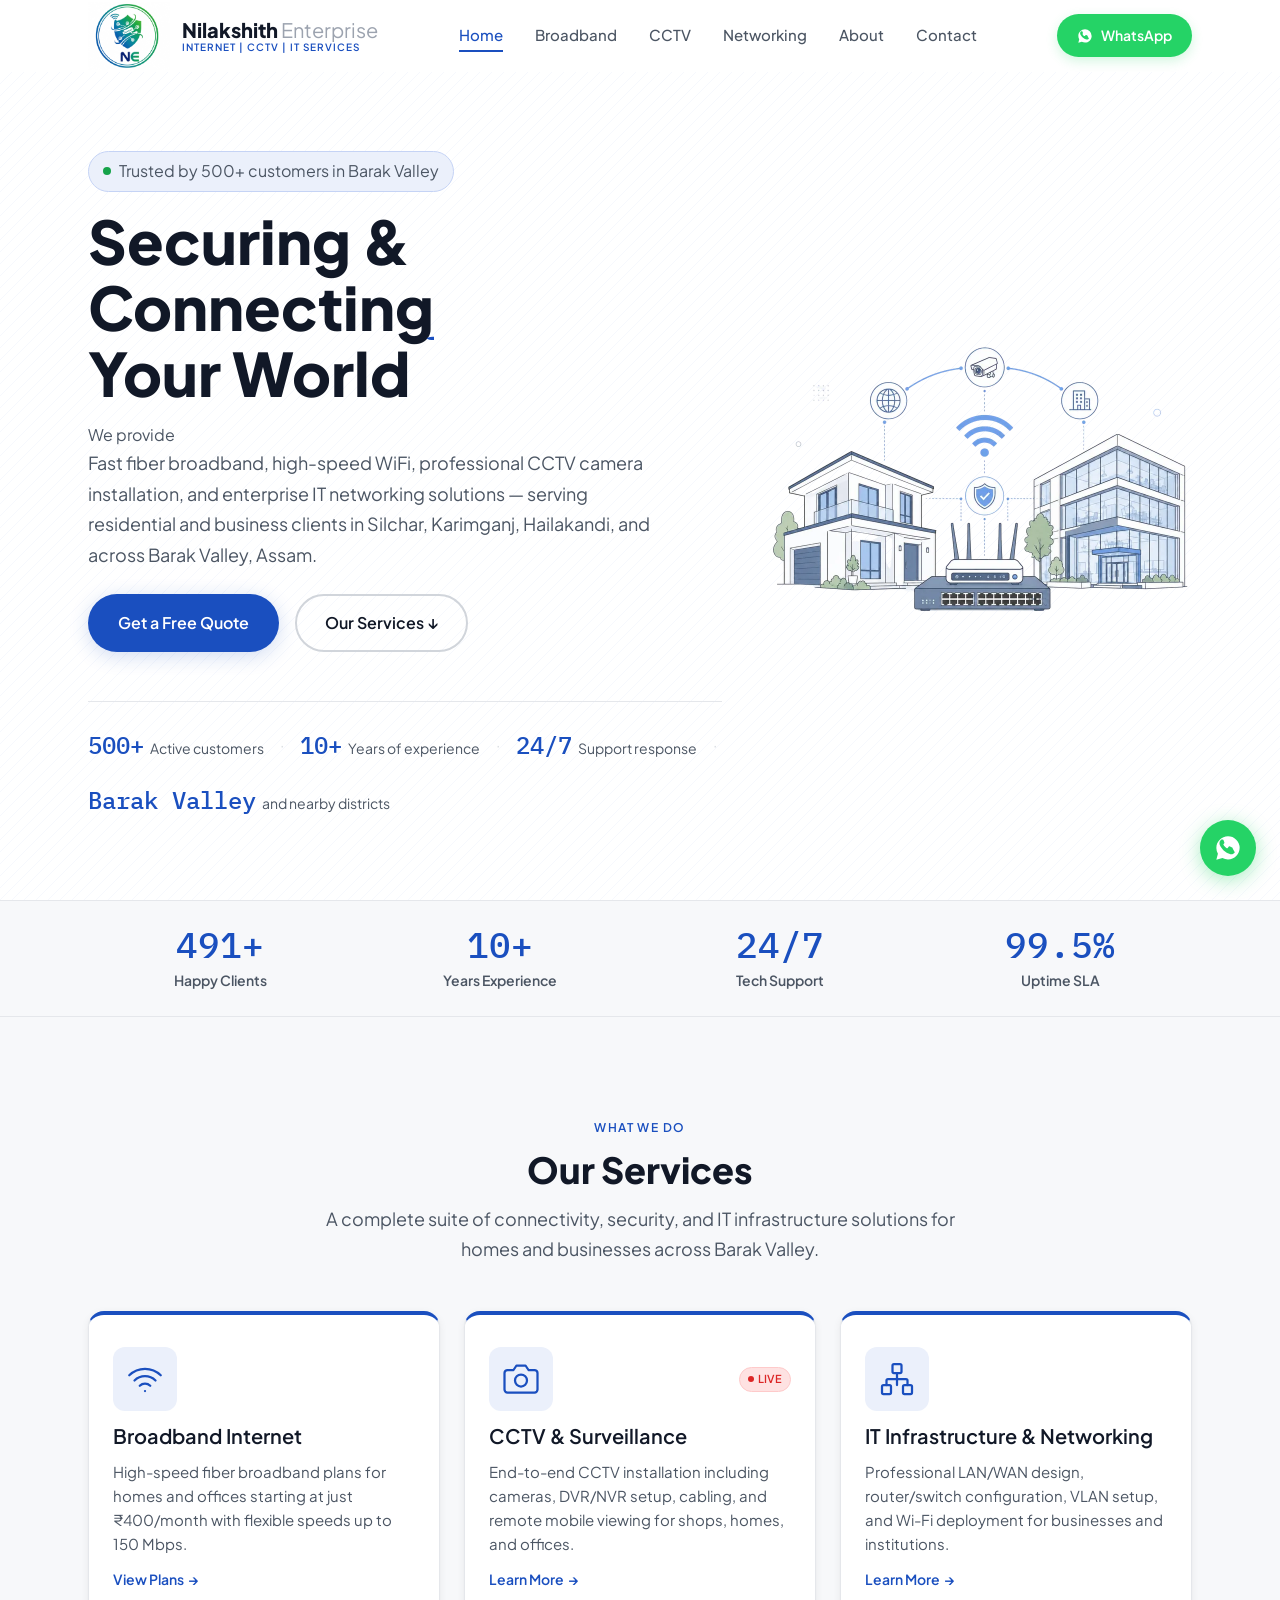
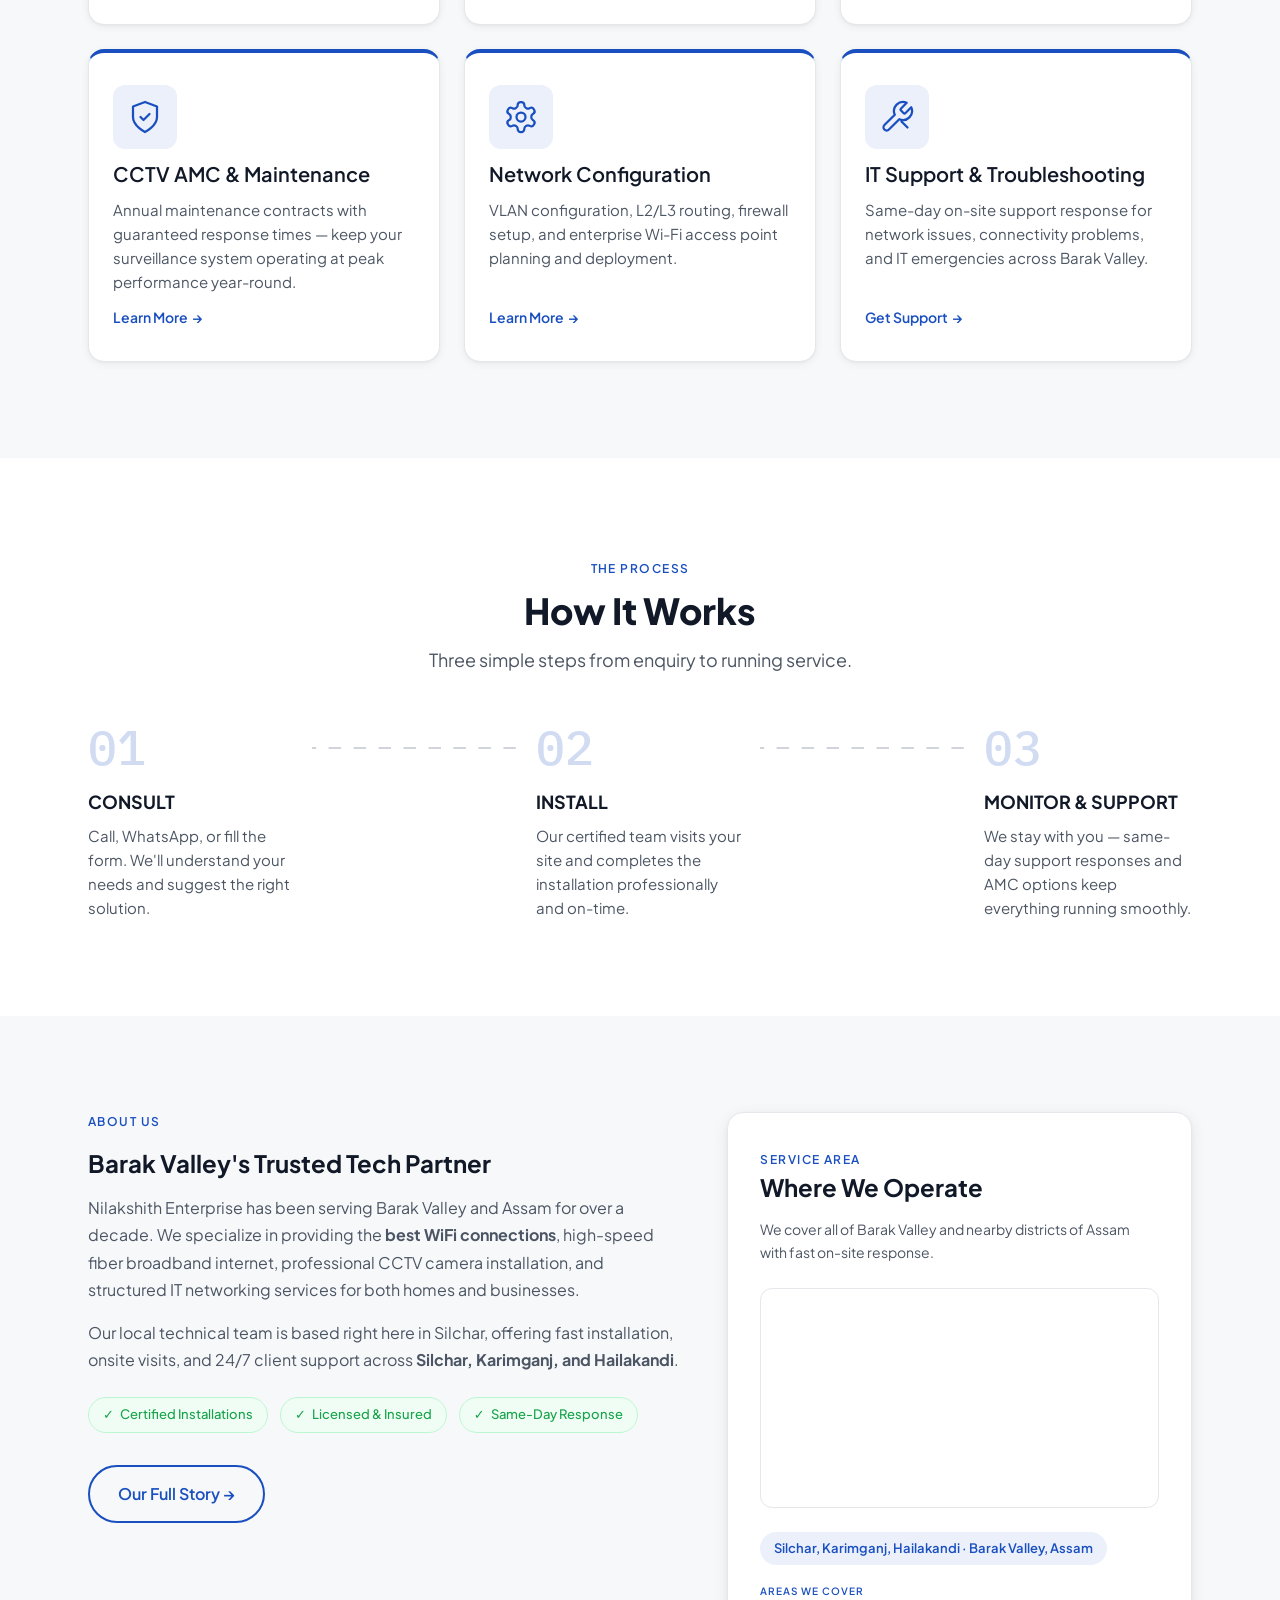
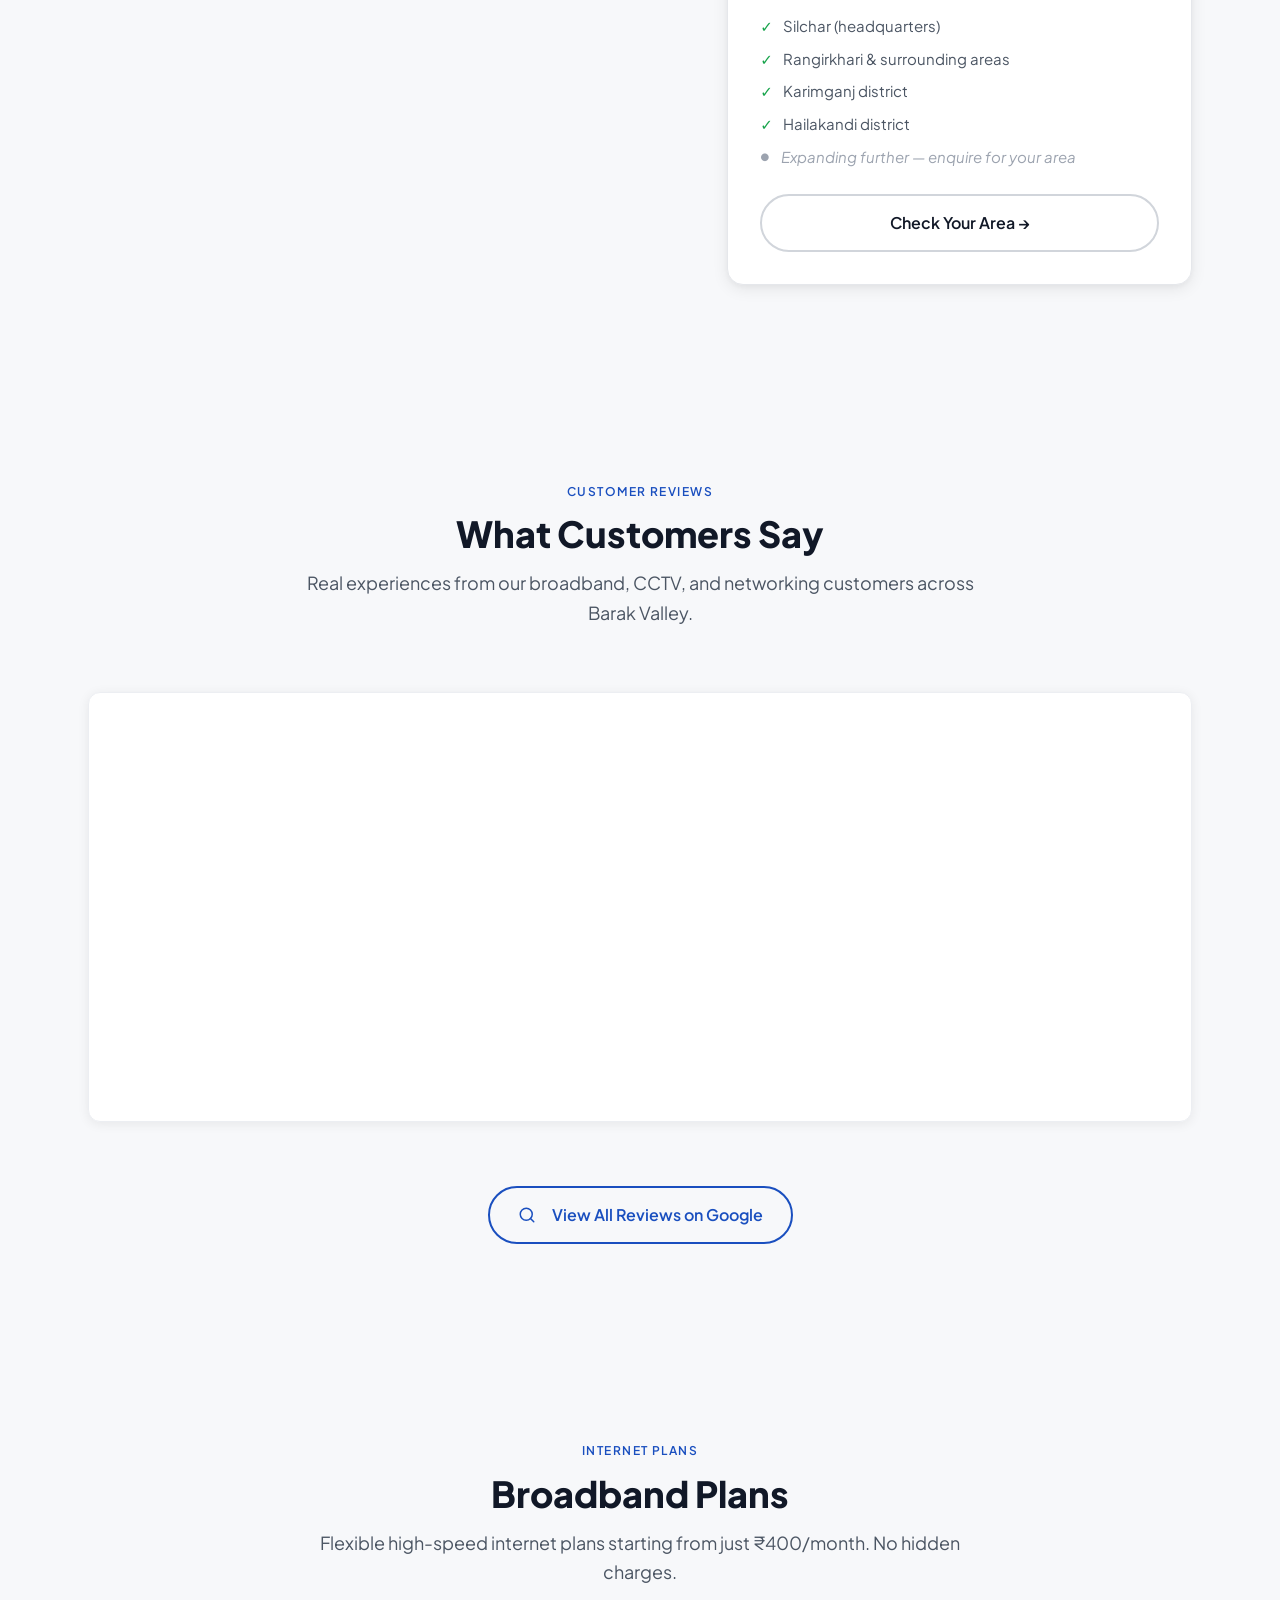
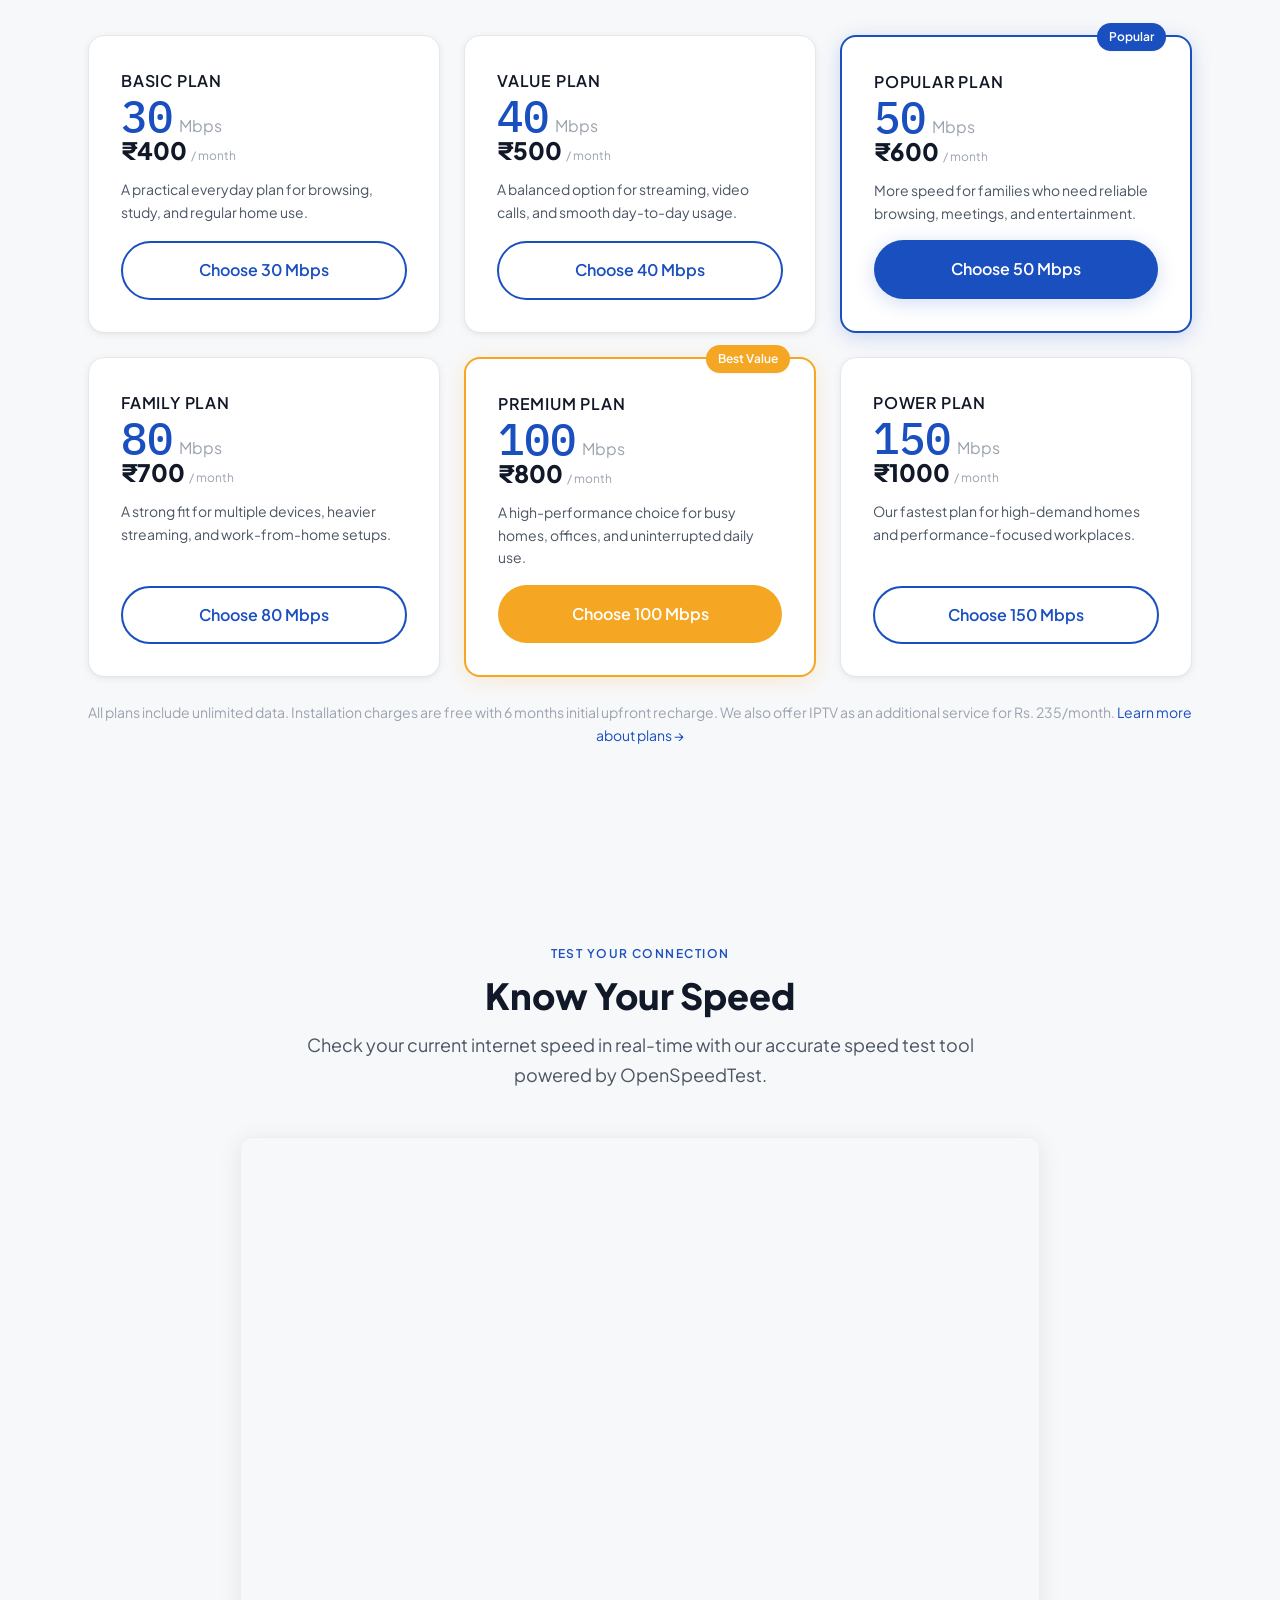
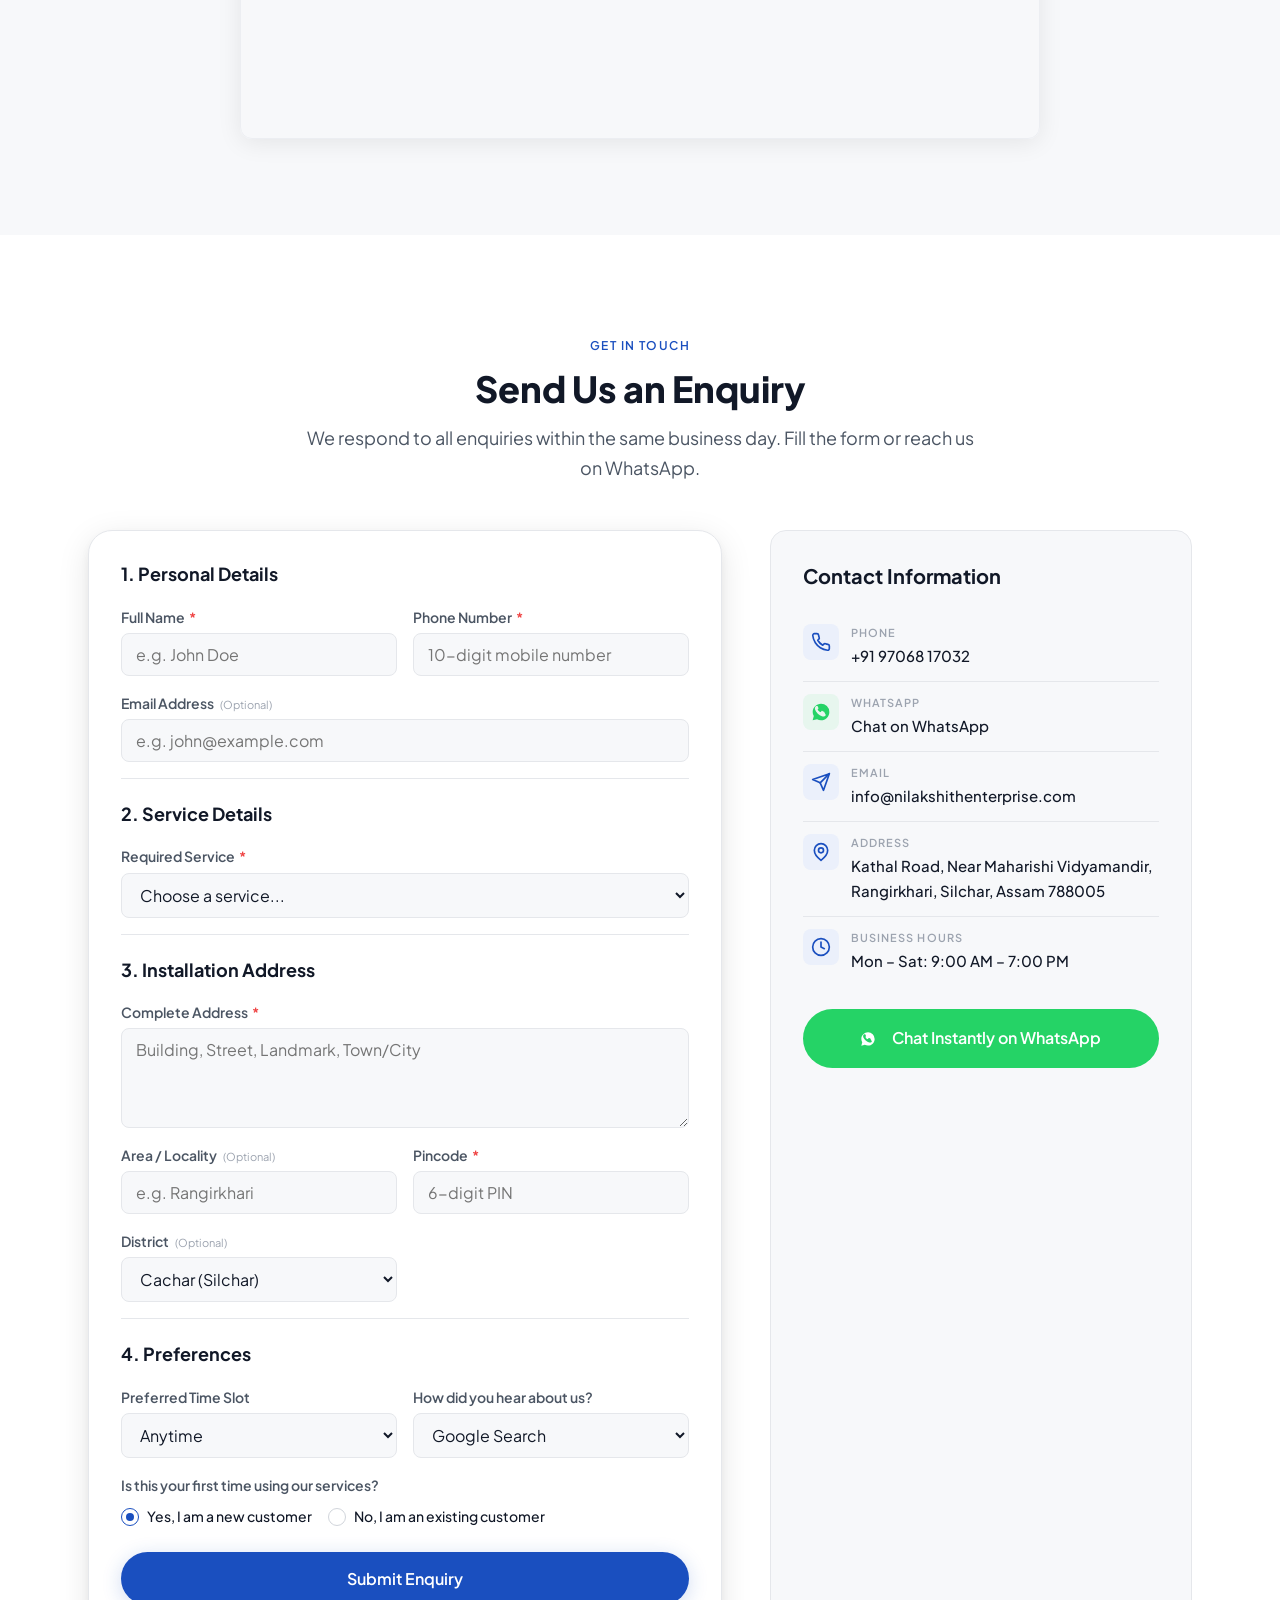
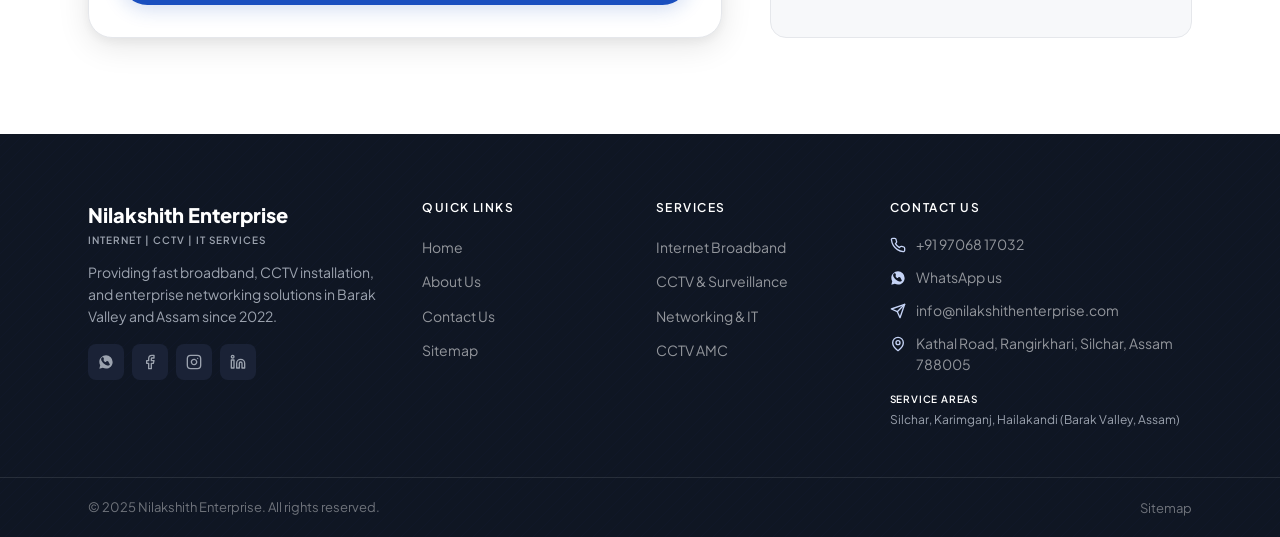
==== commit 602a6044: "Optimize fallback assets, remove legacy CSS, unify headers/footers, and integrate native contact for" ====
--- a/index.html
+++ b/index.html
@@ -105,7 +105,8 @@
   <!-- ══════════════════════════════════════════
        NAVIGATION
        ══════════════════════════════════════════ -->
-  <header>
+  <!-- HEADER_START -->
+<header>
     <nav class="navbar animate-load header-slide-down" role="navigation" aria-label="Main navigation">
       <div class="navbar__inner">
 
@@ -169,6 +170,7 @@
       </div>
     </div>
   </header>
+<!-- HEADER_END -->
 
   <!-- ══════════════════════════════════════════
        MAIN CONTENT
@@ -662,15 +664,192 @@
 
         <div class="contact-grid">
           <!-- Google Form Embed Wrapper -->
-          <div class="google-form-frame-wrapper" data-animate="fade-right">
-            <iframe
-              src="https://docs.google.com/forms/d/e/1FAIpQLSdJ38JpziOKJ7DEL5AquCv7ao8jGfxm9RF2m8leQOoaCyuNaQ/viewform?embedded=true"
-              width="100%"
-              height="680"
-              style="border: 0;"
-              title="Nilakshith Enterprise enquiry form"
-              loading="lazy"
-            >Loading form…</iframe>
+          <!-- Native Contact Form -->
+          <div class="enquiry-card animate-load" data-animate="fade-right">
+            <form id="enquiry-form" class="enquiry-form" novalidate>
+              <div class="form-section">
+                <h3 class="form-section-title">1. Personal Details</h3>
+                <div class="form-row-two">
+                  <div class="form-group">
+                    <label for="form-name" class="form-label">Full Name <span class="required">*</span></label>
+                    <input type="text" id="form-name" name="entry.2017955908" class="form-input" placeholder="e.g. John Doe" required autocomplete="name" />
+                    <span class="form-error-msg">Please enter your full name</span>
+                  </div>
+                  <div class="form-group">
+                    <label for="form-phone" class="form-label">Phone Number <span class="required">*</span></label>
+                    <input type="tel" id="form-phone" name="entry.1532056414" class="form-input" placeholder="10-digit mobile number" required pattern="[6-9][0-9]{9}" autocomplete="tel" inputmode="tel" />
+                    <span class="form-error-msg">Please enter a valid 10-digit Indian phone number</span>
+                  </div>
+                </div>
+                <div class="form-group">
+                  <label for="form-email" class="form-label">Email Address <span class="optional">(Optional)</span></label>
+                  <input type="email" id="form-email" name="entry.1876613078" class="form-input" placeholder="e.g. john@example.com" autocomplete="email" />
+                  <span class="form-error-msg">Please enter a valid email address</span>
+                </div>
+              </div>
+
+              <div class="form-section">
+                <h3 class="form-section-title">2. Service Details</h3>
+                <div class="form-group">
+                  <label for="form-service" class="form-label">Required Service <span class="required">*</span></label>
+                  <select id="form-service" name="entry.867996569" class="form-select" required>
+                    <option value="" disabled selected>Choose a service...</option>
+                    <option value="Internet Broadband">Internet Broadband</option>
+                    <option value="CCTV Installation">CCTV Installation</option>
+                    <option value="Networking Services">Networking Services</option>
+                  </select>
+                  <span class="form-error-msg">Please select a service</span>
+                </div>
+
+                <!-- Conditional Section: Broadband -->
+                <div id="form-cond-broadband" class="form-conditional-group hidden">
+                  <div class="form-group">
+                    <label for="form-broadband-plan" class="form-label">Select Internet Broadband Plan <span class="required">*</span></label>
+                    <select id="form-broadband-plan" name="entry.226944424" class="form-select">
+                      <option value="" disabled selected>Choose a plan...</option>
+                      <option value="30mbps Rs.400">30 Mbps — Rs. 400/month</option>
+                      <option value="40mbps Rs.500">40 Mbps — Rs. 500/month</option>
+                      <option value="50mbps Rs.600">50 Mbps — Rs. 600/month</option>
+                      <option value="80mbps Rs.700">80 Mbps — Rs. 700/month</option>
+                      <option value="100mbps Rs.800">100 Mbps — Rs. 800/month</option>
+                      <option value="150mbps Rs.1000">150 Mbps — Rs. 1000/month</option>
+                    </select>
+                    <span class="form-error-msg">Please select a plan</span>
+                  </div>
+                  <div class="form-group checkbox-group">
+                    <label class="checkbox-label">
+                      <input type="checkbox" id="form-iptv" name="entry.389064478" value="Yes, add IPTV for Rs. 235" />
+                      <span class="checkbox-box"></span>
+                      <span class="checkbox-text">Add IPTV Box Service (+ Rs. 235/month)</span>
+                    </label>
+                  </div>
+                </div>
+
+                <!-- Conditional Section: CCTV -->
+                <div id="form-cond-cctv" class="form-conditional-group hidden">
+                  <div class="form-group">
+                    <label for="form-cctv-cameras" class="form-label">Number of CCTV Cameras <span class="required">*</span></label>
+                    <input type="number" id="form-cctv-cameras" name="entry.435521989" class="form-input" min="1" max="100" placeholder="e.g. 4" />
+                    <span class="form-error-msg">Please enter a valid number of cameras (min 1)</span>
+                  </div>
+                  <div class="form-group">
+                    <label for="form-cctv-reqs" class="form-label">CCTV Installation Requirements <span class="optional">(Optional)</span></label>
+                    <textarea id="form-cctv-reqs" name="entry.2129940172" class="form-textarea" placeholder="Describe camera placement, night-vision needs, storage requirements..."></textarea>
+                  </div>
+                </div>
+
+                <!-- Conditional Section: Networking -->
+                <div id="form-cond-networking" class="form-conditional-group hidden">
+                  <div class="form-group">
+                    <label for="form-networking-reqs" class="form-label">Networking Service Requirements <span class="required">*</span></label>
+                    <textarea id="form-networking-reqs" name="entry.2021396544" class="form-textarea" placeholder="Describe your corporate or home networking needs..."></textarea>
+                    <span class="form-error-msg">Please describe your requirements</span>
+                  </div>
+                </div>
+              </div>
+
+              <div class="form-section">
+                <h3 class="form-section-title">3. Installation Address</h3>
+                <div class="form-group">
+                  <label for="form-address" class="form-label">Complete Address <span class="required">*</span></label>
+                  <textarea id="form-address" name="entry.973863464" class="form-textarea" placeholder="Building, Street, Landmark, Town/City" required></textarea>
+                  <span class="form-error-msg">Please enter your complete installation address</span>
+                </div>
+                <div class="form-row-two">
+                  <div class="form-group">
+                    <label for="form-area" class="form-label">Area / Locality <span class="optional">(Optional)</span></label>
+                    <input type="text" id="form-area" name="entry.729516900" class="form-input" placeholder="e.g. Rangirkhari" />
+                  </div>
+                  <div class="form-group">
+                    <label for="form-pincode" class="form-label">Pincode <span class="required">*</span></label>
+                    <input type="text" id="form-pincode" name="entry.1573955057" class="form-input" placeholder="6-digit PIN" required pattern="[0-9]{6}" inputmode="numeric" />
+                    <span class="form-error-msg">Please enter a valid 6-digit Pincode</span>
+                  </div>
+                </div>
+                <div class="form-row-two">
+                  <div class="form-group">
+                    <label for="form-district" class="form-label">District <span class="optional">(Optional)</span></label>
+                    <select id="form-district" name="entry.866563003" class="form-select">
+                      <option value="Cachar (Silchar)">Cachar (Silchar)</option>
+                      <option value="Karimganj">Karimganj</option>
+                      <option value="Hailakandi">Hailakandi</option>
+                    </select>
+                  </div>
+                  <!-- Hidden state field -->
+                  <input type="hidden" name="entry.513621642" value="Assam" />
+                </div>
+              </div>
+
+              <div class="form-section">
+                <h3 class="form-section-title">4. Preferences</h3>
+                <div class="form-row-two">
+                  <div class="form-group">
+                    <label for="form-timeslot" class="form-label">Preferred Time Slot</label>
+                    <select id="form-timeslot" name="entry.128483241" class="form-select">
+                      <option value="Anytime" selected>Anytime</option>
+                      <option value="Morning (9am - 12pm)">Morning (9 AM - 12 PM)</option>
+                      <option value="Afternoon (12pm - 4pm)">Afternoon (12 PM - 4 PM)</option>
+                      <option value="Evening (4pm - 7pm)">Evening (4 PM - 7 PM)</option>
+                    </select>
+                  </div>
+                  <div class="form-group">
+                    <label for="form-referral" class="form-label">How did you hear about us?</label>
+                    <select id="form-referral" name="entry.1990274724" class="form-select">
+                      <option value="Google Search" selected>Google Search</option>
+                      <option value="Social Media">Social Media</option>
+                      <option value="Friend/Referral">Friend/Referral</option>
+                      <option value="Local Advertisement">Local Advertisement</option>
+                      <option value="Other">Other</option>
+                    </select>
+                  </div>
+                </div>
+                
+                <div class="form-group">
+                  <label class="form-label">Is this your first time using our services?</label>
+                  <div class="radio-group">
+                    <label class="radio-label">
+                      <input type="radio" name="entry.258092902" value="Yes, I am a new customer" checked />
+                      <span class="radio-circle"></span>
+                      <span class="radio-text">Yes, I am a new customer</span>
+                    </label>
+                    <label class="radio-label">
+                      <input type="radio" name="entry.258092902" value="No, I am an existing customer" />
+                      <span class="radio-circle"></span>
+                      <span class="radio-text">No, I am an existing customer</span>
+                    </label>
+                  </div>
+                </div>
+              </div>
+
+              <button type="submit" class="btn btn--primary btn--full form-submit-btn">
+                <span class="btn-text">Submit Enquiry</span>
+                <span class="btn-spinner hidden"></span>
+              </button>
+            </form>
+
+            <!-- Success Card -->
+            <div id="form-success-card" class="form-result-card hidden">
+              <div class="success-icon-wrapper">
+                <div class="success-checkmark">
+                  <div class="checkmark-circle"></div>
+                  <div class="checkmark-stem"></div>
+                  <div class="checkmark-kick"></div>
+                </div>
+              </div>
+              <h3 class="result-title">Enquiry Sent Successfully!</h3>
+              <p class="result-message">Thank you, <strong id="success-name">Customer</strong>. We have received your request and our team will get in touch with you shortly.</p>
+              <button id="form-reset-btn" class="btn btn--outline" style="margin-top:var(--space-2);">Send Another Enquiry</button>
+            </div>
+
+            <!-- Error Card -->
+            <div id="form-error-card" class="form-result-card hidden">
+              <div class="error-icon-wrapper">
+                <svg xmlns="http://www.w3.org/2000/svg" width="36" height="36" viewBox="0 0 24 24" fill="none" stroke="#e11d48" stroke-width="2" stroke-linecap="round" stroke-linejoin="round"><circle cx="12" cy="12" r="10"/><line x1="12" y1="8" x2="12" y2="12"/><line x1="12" y1="16" x2="12.01" y2="16"/></svg>
+              </div>
+              <h3 class="result-title">Submission Failed</h3>
+              <p class="result-message">We encountered a network error submitting your enquiry. Please check your internet connection or try again.</p>
+              <button id="form-retry-btn" class="btn btn--primary" style="margin-top:var(--space-2);">Retry Submission</button>
+            </div>
           </div>
 
           <!-- Contact details card -->
@@ -757,7 +936,8 @@
   <!-- ══════════════════════════════════════════
        FOOTER
        ══════════════════════════════════════════ -->
-  <footer class="footer" role="contentinfo">
+  <!-- FOOTER_START -->
+<footer class="footer" role="contentinfo">
     <div class="footer__main">
       <div class="container">
         <div class="footer__grid">
@@ -866,11 +1046,11 @@
 
   <!-- Scroll to top -->
   <button class="scroll-to-top" aria-label="Scroll to top">
-    <svg xmlns="http://www.w3.org/2000/svg" width="24" height="24" viewBox="0 0 24 24" fill="none" stroke="currentColor" stroke-width="2" stroke-linecap="round" stroke-linejoin="round"><path d="m18 15-6-6-6 6"/></svg>
+    <svg xmlns="http://www.w3.org/2000/svg" width="24" height="24" viewBox="0 0 24 24" fill="none" stroke="currentColor" stroke-width="2" stroke-linecap="round" stroke-linejoin="round" aria-hidden="true"><path d="m18 15-6-6-6 6"/></svg>
   </button>
 
   <!-- JS -->
   <script src="assets/js/main.js" defer></script>
-
+<!-- FOOTER_END -->
 </body>
 </html>
--- a/assets/css/styles.css
+++ b/assets/css/styles.css
@@ -2453,3 +2453,383 @@
 .btn--whatsapp-modal:active {
   transform: scale(0.98);
 }
+
+/* ══════════════════════════════════════════
+     NATIVE CONTACT FORM SYSTEM
+     ══════════════════════════════════════════ */
+.enquiry-card {
+  background-color: var(--color-bg-page);
+  border: 1px solid var(--color-border);
+  border-radius: var(--radius-2xl);
+  box-shadow: var(--shadow-lg);
+  padding: var(--space-6);
+  width: 100%;
+}
+
+@media (max-width: 480px) {
+  .enquiry-card {
+    padding: var(--space-4);
+  }
+}
+
+.enquiry-form {
+  display: flex;
+  flex-direction: column;
+  gap: var(--space-5);
+}
+
+.form-section {
+  display: flex;
+  flex-direction: column;
+  gap: var(--space-4);
+  padding-bottom: var(--space-4);
+  border-bottom: 1px solid var(--color-border);
+}
+
+.form-section:last-of-type {
+  border-bottom: none;
+  padding-bottom: 0;
+}
+
+.form-section-title {
+  font-size: var(--text-lg);
+  font-weight: 700;
+  color: var(--color-text-primary);
+  margin-bottom: var(--space-1);
+}
+
+.form-row-two {
+  display: grid;
+  grid-template-columns: 1fr 1fr;
+  gap: var(--space-4);
+}
+
+@media (max-width: 600px) {
+  .form-row-two {
+    grid-template-columns: 1fr;
+    gap: var(--space-4);
+  }
+}
+
+.form-group {
+  display: flex;
+  flex-direction: column;
+  gap: var(--space-1);
+  position: relative;
+}
+
+.form-label {
+  font-size: var(--text-sm);
+  font-weight: 600;
+  color: var(--color-text-secondary);
+  text-align: left;
+}
+
+.form-label .required {
+  color: #ef4444;
+  margin-left: 2px;
+}
+
+.form-label .optional {
+  font-size: 11px;
+  font-weight: 400;
+  color: var(--color-text-tertiary);
+  margin-left: 4px;
+}
+
+.form-input,
+.form-select,
+.form-textarea {
+  font-family: inherit;
+  font-size: var(--text-base);
+  color: var(--color-text-primary);
+  background-color: var(--color-bg-surface);
+  border: 1px solid var(--color-border);
+  border-radius: var(--radius-md);
+  padding: 10px 14px;
+  transition: border-color var(--transition-fast), box-shadow var(--transition-fast), background-color var(--transition-fast);
+  width: 100%;
+  box-sizing: border-box;
+}
+
+.form-textarea {
+  min-height: 100px;
+  resize: vertical;
+}
+
+.form-input:hover,
+.form-select:hover,
+.form-textarea:hover {
+  background-color: var(--color-bg-elevated);
+}
+
+.form-input:focus,
+.form-select:focus,
+.form-textarea:focus {
+  outline: none;
+  background-color: var(--color-bg-page);
+  border-color: var(--color-brand);
+  box-shadow: 0 0 0 3px rgba(26, 79, 191, 0.12);
+}
+
+.form-error-msg {
+  font-size: var(--text-xs);
+  color: #ef4444;
+  margin-top: 2px;
+  display: none;
+  text-align: left;
+}
+
+.form-group.has-error .form-input,
+.form-group.has-error .form-select,
+.form-group.has-error .form-textarea {
+  border-color: #ef4444;
+  box-shadow: 0 0 0 3px rgba(239, 68, 68, 0.1);
+}
+
+.form-group.has-error .form-error-msg {
+  display: block;
+}
+
+/* Conditional Group Styles */
+.form-conditional-group {
+  display: flex;
+  flex-direction: column;
+  gap: var(--space-4);
+  max-height: 500px;
+  opacity: 1;
+  overflow: visible;
+  transition: max-height var(--transition-base), opacity var(--transition-base), margin-top var(--transition-base);
+  margin-top: var(--space-2);
+}
+
+.form-conditional-group.hidden {
+  display: none !important;
+  max-height: 0;
+  opacity: 0;
+  overflow: hidden;
+  margin-top: 0;
+  padding: 0;
+}
+
+/* Checkbox and Radio styling */
+.checkbox-group,
+.radio-group {
+  margin-top: var(--space-1);
+  text-align: left;
+}
+
+.checkbox-label,
+.radio-label {
+  display: inline-flex;
+  align-items: center;
+  gap: var(--space-2);
+  cursor: pointer;
+  user-select: none;
+  font-size: var(--text-sm);
+  color: var(--color-text-primary);
+  font-weight: 500;
+  position: relative;
+}
+
+.checkbox-label input,
+.radio-label input {
+  position: absolute;
+  opacity: 0;
+  cursor: pointer;
+  height: 0;
+  width: 0;
+}
+
+.checkbox-box {
+  width: 18px;
+  height: 18px;
+  border: 1px solid var(--color-border-strong);
+  border-radius: var(--radius-sm);
+  background-color: var(--color-bg-page);
+  display: flex;
+  align-items: center;
+  justify-content: center;
+  transition: border-color var(--transition-fast), background-color var(--transition-fast);
+  flex-shrink: 0;
+}
+
+.checkbox-label:hover input ~ .checkbox-box,
+.checkbox-label input:focus-visible ~ .checkbox-box {
+  border-color: var(--color-brand);
+}
+
+.checkbox-label input:checked ~ .checkbox-box {
+  background-color: var(--color-brand);
+  border-color: var(--color-brand);
+}
+
+.checkbox-box::after {
+  content: "";
+  width: 5px;
+  height: 9px;
+  border: solid var(--color-text-inverse);
+  border-width: 0 2px 2px 0;
+  transform: rotate(45deg);
+  opacity: 0;
+  transition: opacity var(--transition-fast);
+}
+
+.checkbox-label input:checked ~ .checkbox-box::after {
+  opacity: 1;
+}
+
+.radio-group {
+  display: flex;
+  flex-wrap: wrap;
+  gap: var(--space-4);
+}
+
+.radio-circle {
+  width: 18px;
+  height: 18px;
+  border: 1px solid var(--color-border-strong);
+  border-radius: var(--radius-pill);
+  background-color: var(--color-bg-page);
+  display: flex;
+  align-items: center;
+  justify-content: center;
+  transition: border-color var(--transition-fast), background-color var(--transition-fast);
+  flex-shrink: 0;
+}
+
+.radio-label:hover input ~ .radio-circle,
+.radio-label input:focus-visible ~ .radio-circle {
+  border-color: var(--color-brand);
+}
+
+.radio-label input:checked ~ .radio-circle {
+  border-color: var(--color-brand);
+}
+
+.radio-circle::after {
+  content: "";
+  width: 8px;
+  height: 8px;
+  border-radius: var(--radius-pill);
+  background-color: var(--color-brand);
+  opacity: 0;
+  transform: scale(0.5);
+  transition: opacity var(--transition-fast), transform var(--transition-fast);
+}
+
+.radio-label input:checked ~ .radio-circle::after {
+  opacity: 1;
+  transform: scale(1);
+}
+
+/* Submit Spinner */
+.form-submit-btn {
+  display: flex;
+  align-items: center;
+  justify-content: center;
+  gap: 8px;
+  min-height: 48px;
+}
+
+.btn-spinner {
+  width: 18px;
+  height: 18px;
+  border: 2px solid rgba(255, 255, 255, 0.3);
+  border-radius: 50%;
+  border-top-color: var(--color-text-inverse);
+  animation: form-spin 0.8s linear infinite;
+  display: inline-block;
+  box-sizing: border-box;
+}
+
+@keyframes form-spin {
+  to { transform: rotate(360deg); }
+}
+
+.btn-spinner.hidden {
+  display: none !important;
+}
+
+/* Result Cards */
+.form-result-card {
+  background-color: var(--color-bg-page);
+  border: 1px solid var(--color-border);
+  border-radius: var(--radius-2xl);
+  box-shadow: var(--shadow-lg);
+  padding: var(--space-8) var(--space-6);
+  text-align: center;
+  display: flex;
+  flex-direction: column;
+  align-items: center;
+  gap: var(--space-4);
+  animation: card-appear var(--transition-base);
+}
+
+@keyframes card-appear {
+  from { opacity: 0; transform: scale(0.96); }
+  to { opacity: 1; transform: scale(1); }
+}
+
+.form-result-card.hidden {
+  display: none !important;
+}
+
+.success-icon-wrapper,
+.error-icon-wrapper {
+  width: 72px;
+  height: 72px;
+  border-radius: var(--radius-pill);
+  display: flex;
+  align-items: center;
+  justify-content: center;
+  margin-bottom: var(--space-2);
+}
+
+.success-icon-wrapper {
+  background-color: var(--color-success-bg);
+}
+
+.error-icon-wrapper {
+  background-color: #fef2f2;
+}
+
+/* Success Checkmark Animation */
+.success-checkmark {
+  width: 32px;
+  height: 32px;
+  position: relative;
+}
+
+.checkmark-circle {
+  width: 32px;
+  height: 32px;
+  border-radius: 50%;
+  border: 2px solid var(--color-success);
+  position: absolute;
+  top: 0;
+  left: 0;
+}
+
+.checkmark-stem {
+  width: 3px;
+  height: 15px;
+  background-color: var(--color-success);
+  position: absolute;
+  left: 17px;
+  top: 6px;
+  transform: rotate(45deg);
+  border-radius: 2px;
+}
+
+.checkmark-kick {
+  width: 8px;
+  height: 3px;
+  background-color: var(--color-success);
+  position: absolute;
+  left: 10px;
+  top: 18px;
+  transform: rotate(45deg);
+  border-radius: 2px;
+}
+
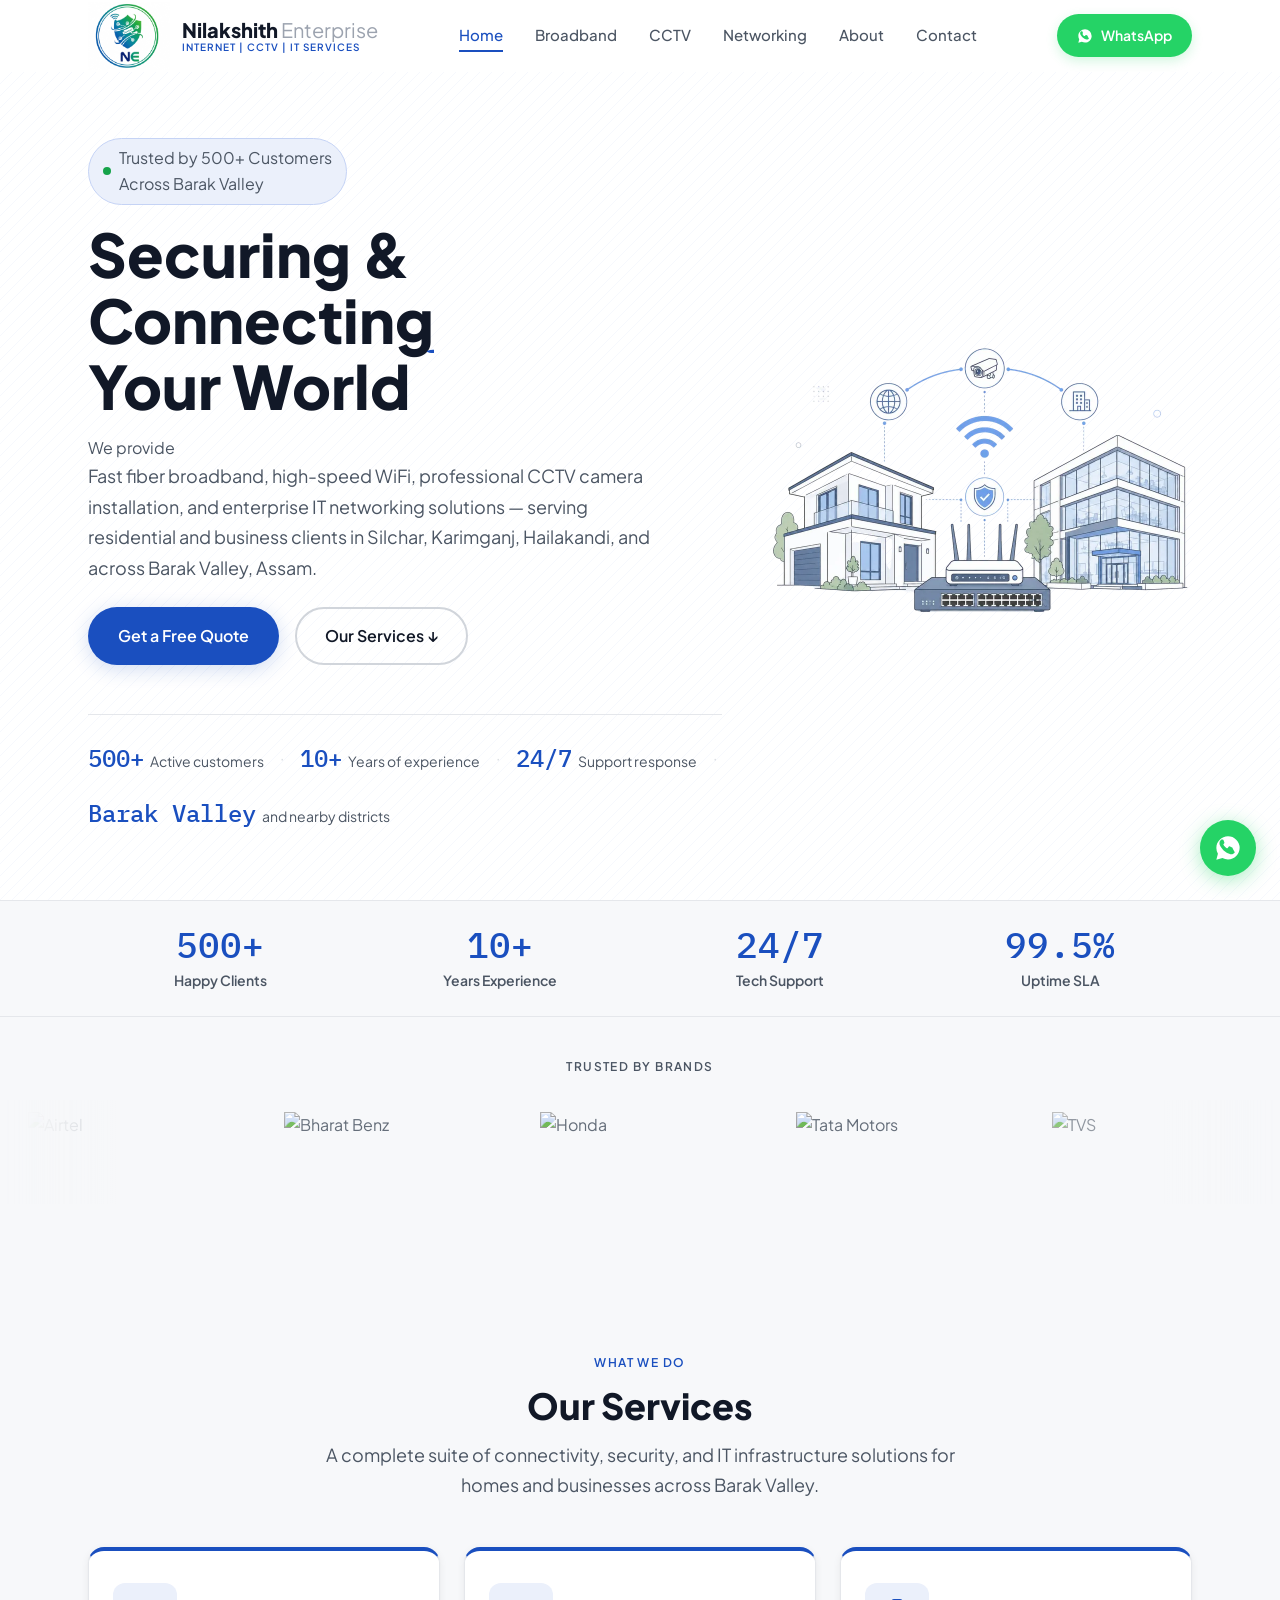
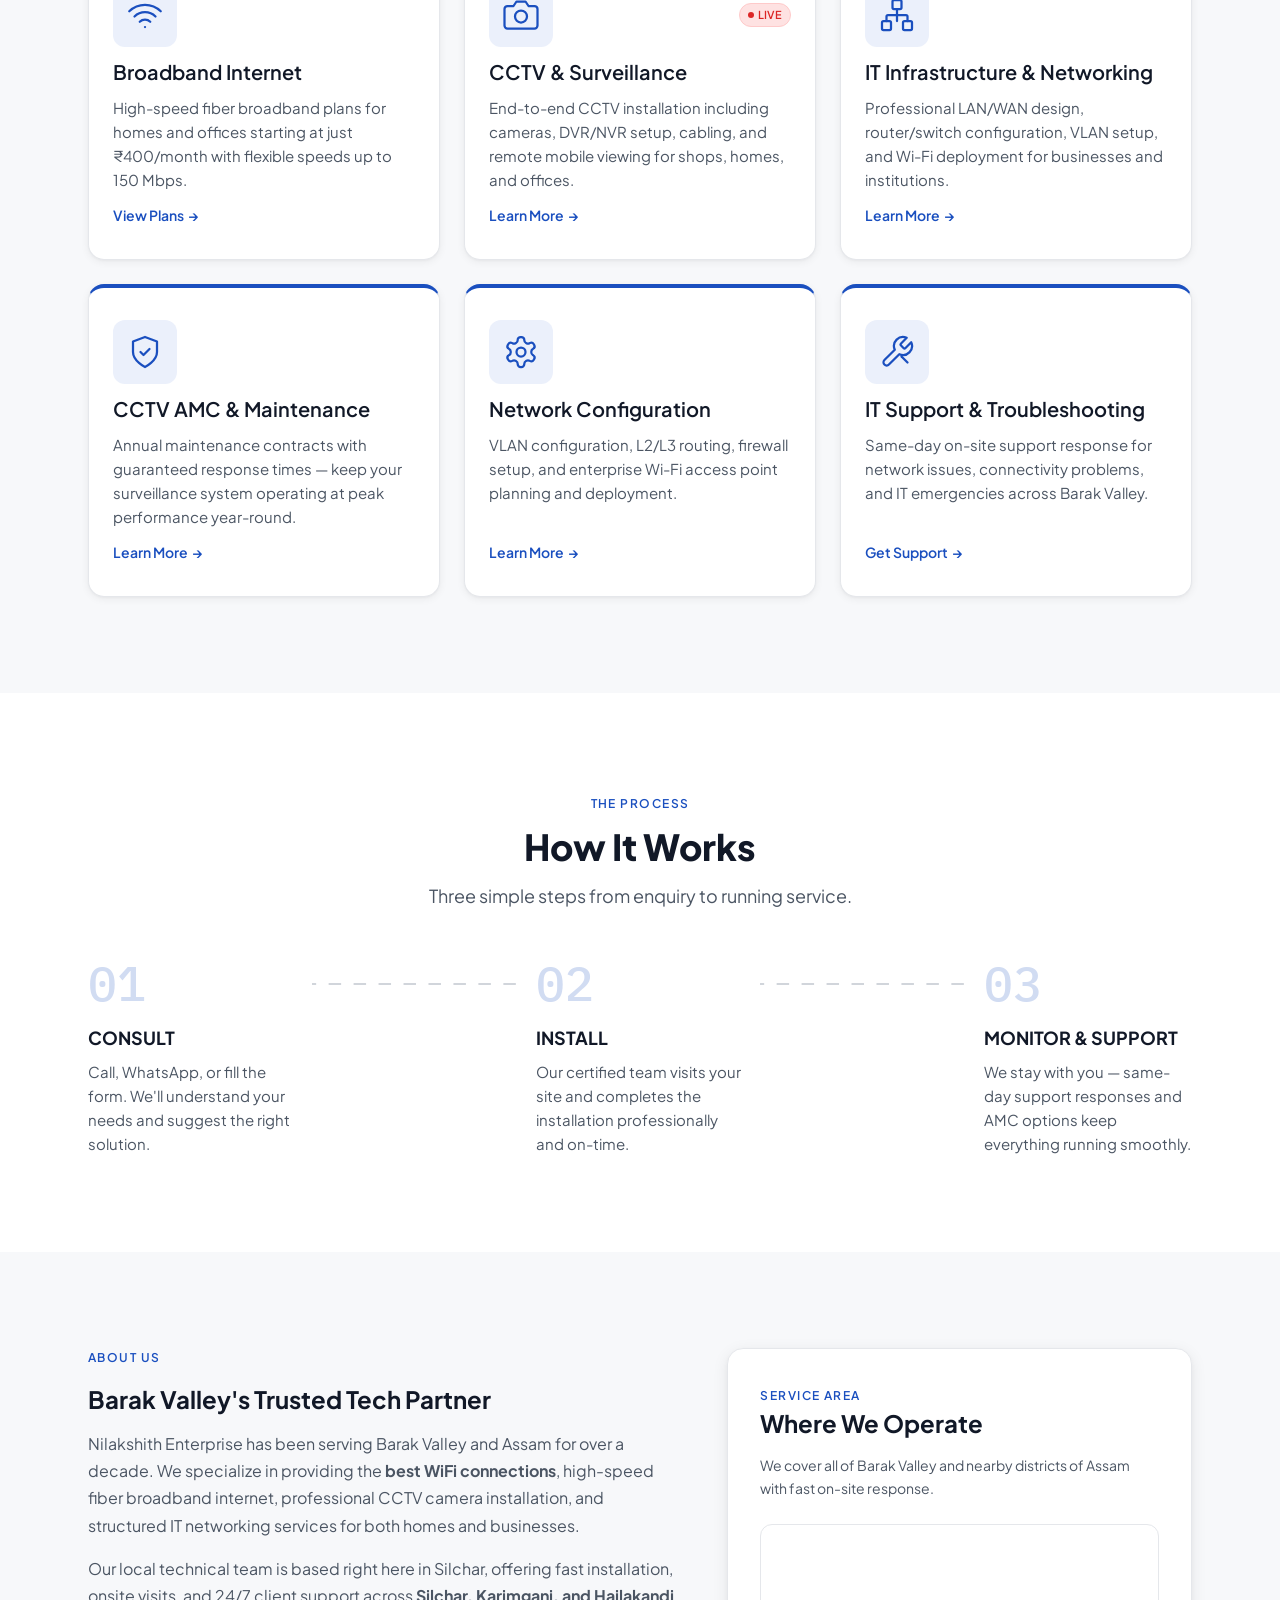
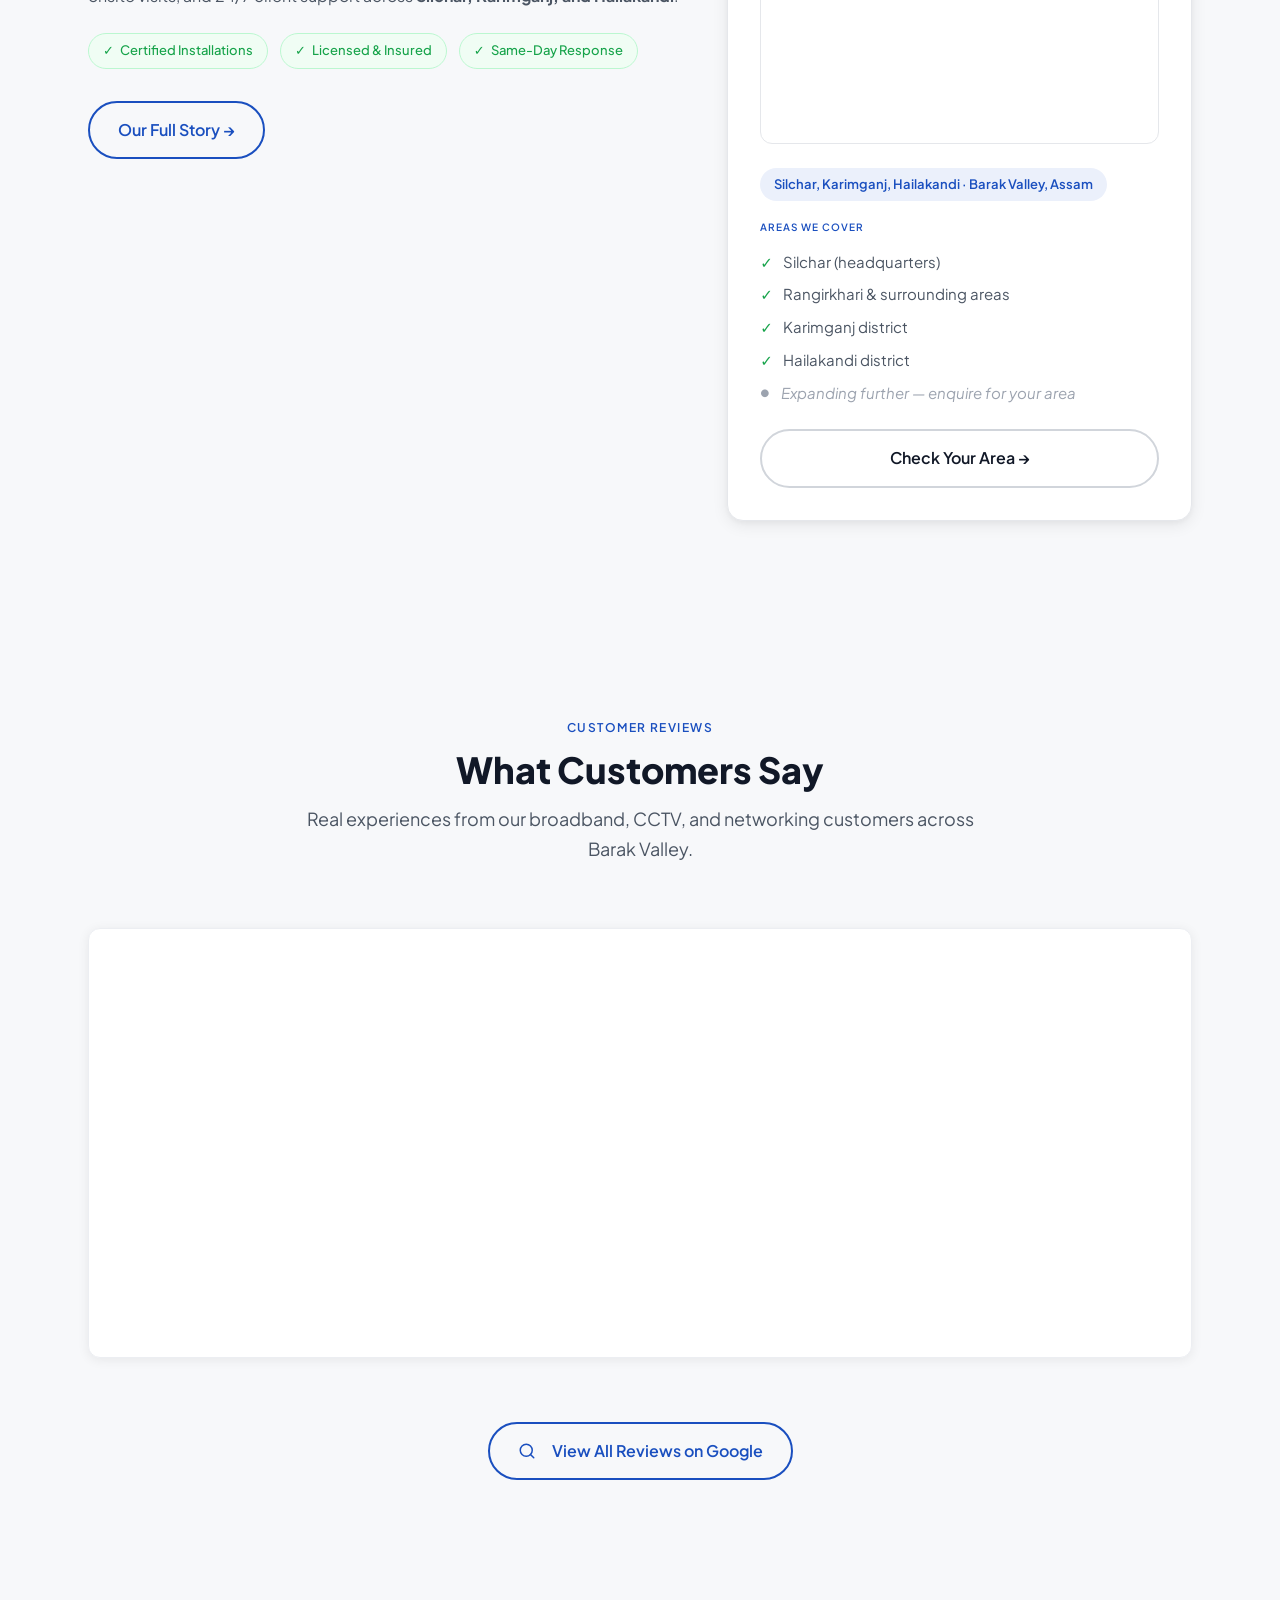
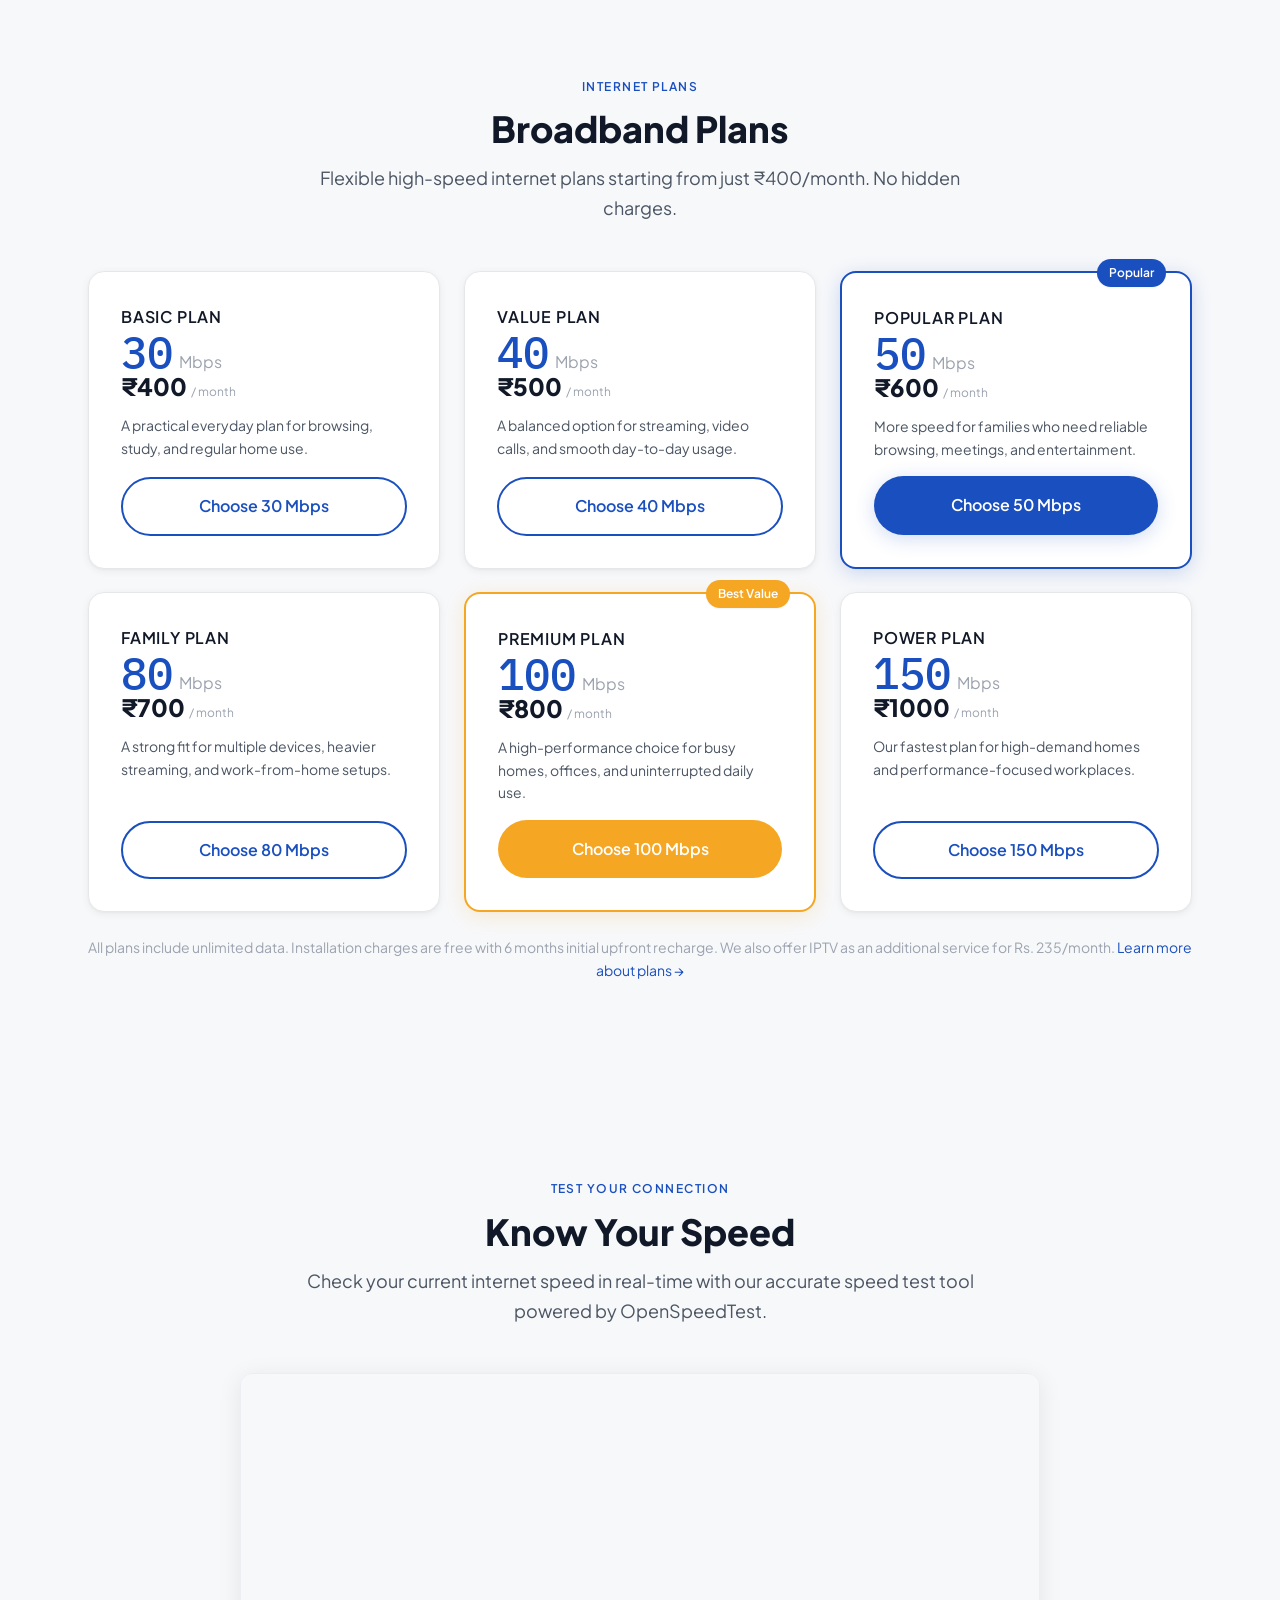
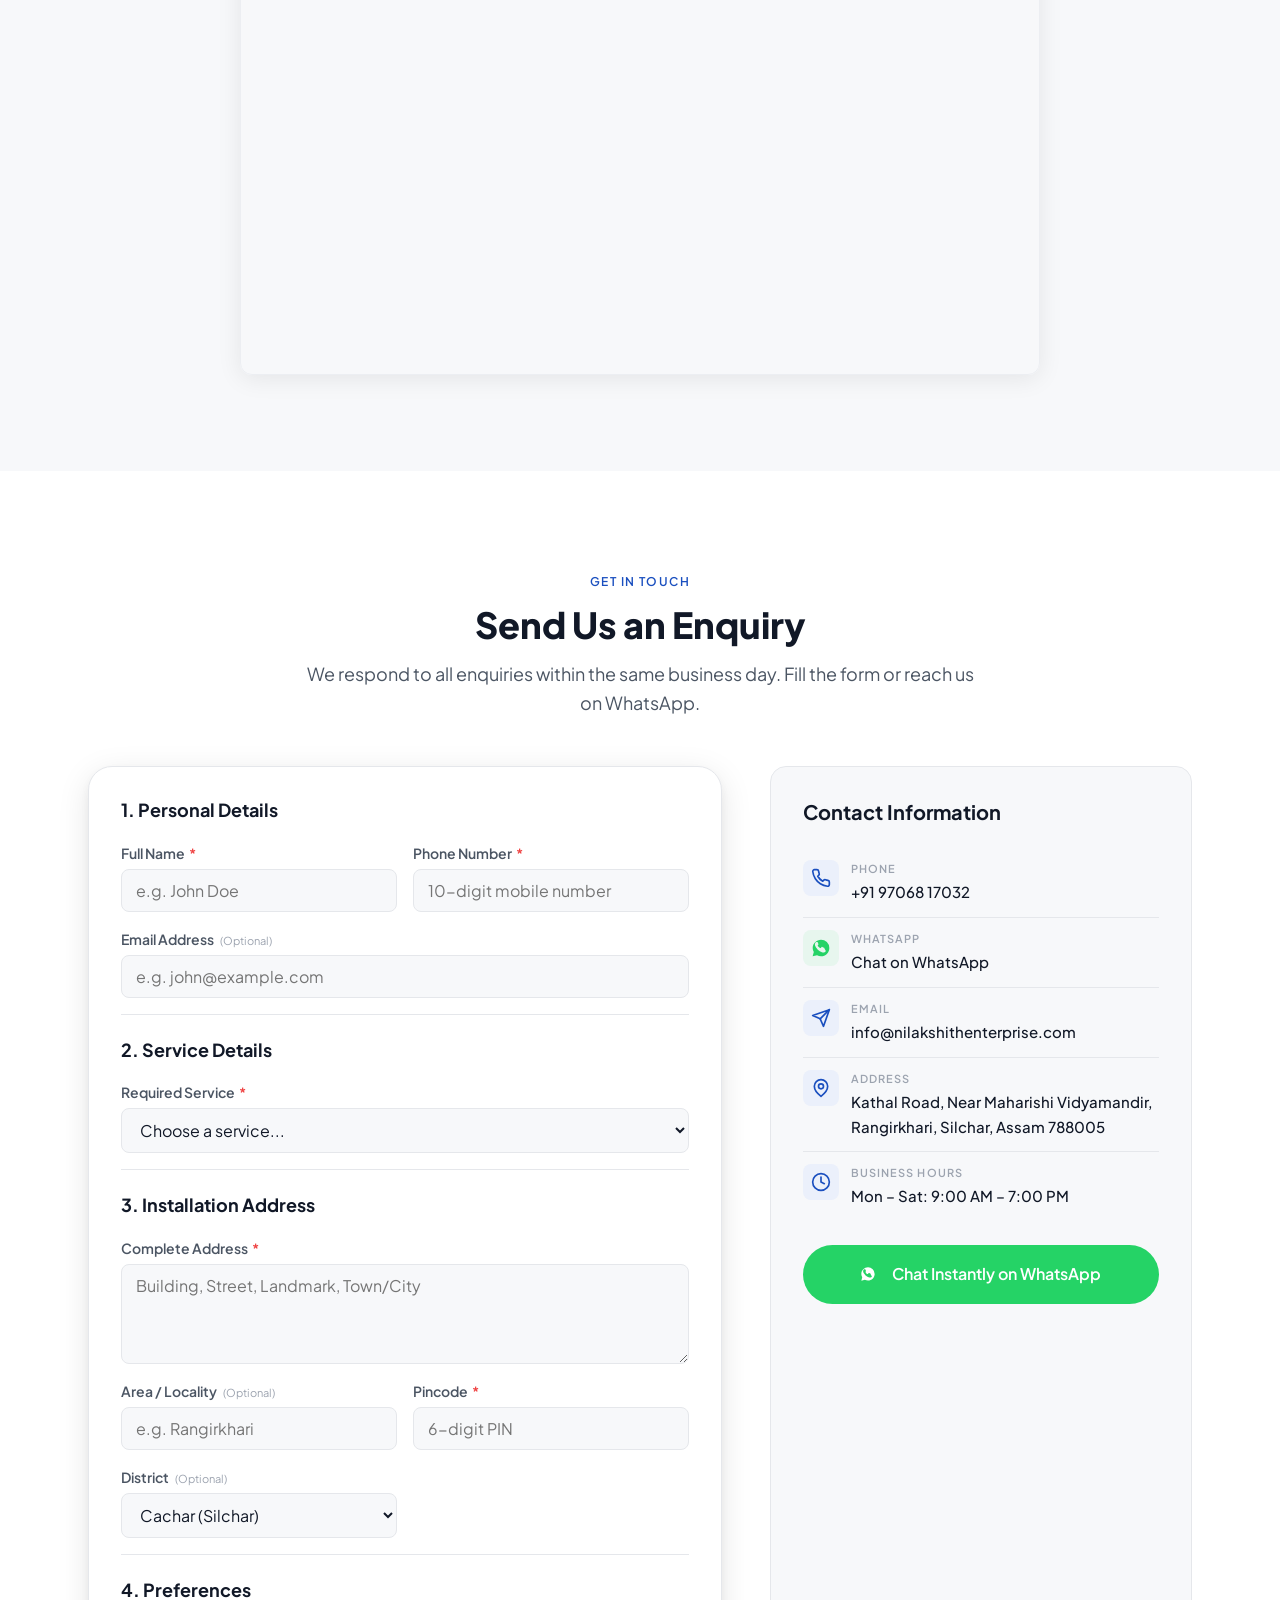
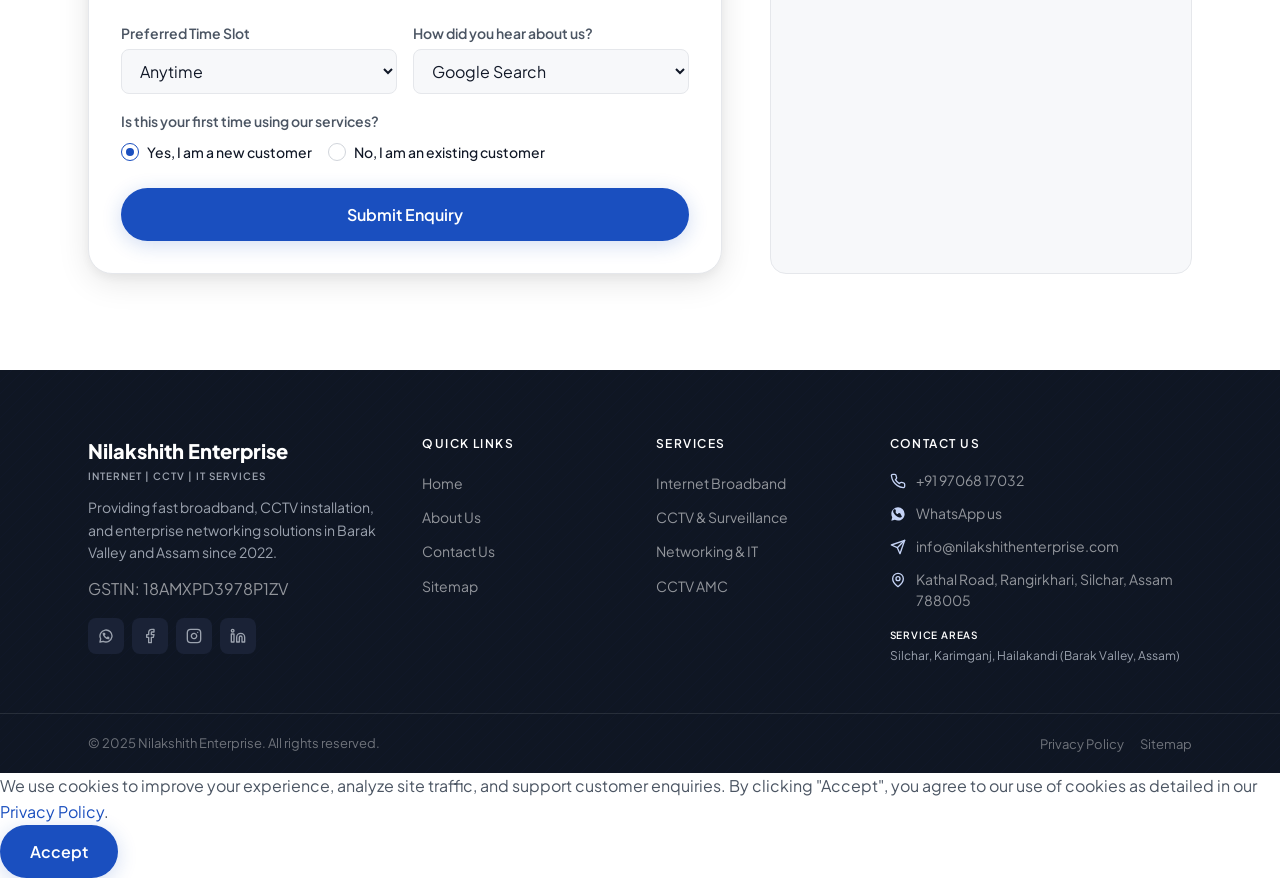
==== commit ce57f2f4: "style(mobile): reduce space below header and format hero badge text as left-aligned two lines" ====
--- a/index.html
+++ b/index.html
@@ -26,6 +26,7 @@
 
   <!-- Stylesheets -->
   <link rel="stylesheet" href="assets/css/styles.css" />
+  <link rel="stylesheet" href="assets/css/components.css" />
   <!-- Google Fonts deferred to avoid render-blocking -->
   <link rel="preload" as="style" href="https://fonts.googleapis.com/css2?family=Plus+Jakarta+Sans:wght@400;500;600;700;800&family=IBM+Plex+Mono:wght@400;500&display=swap" onload="this.onload=null;this.rel='stylesheet'" />
   <noscript><link rel="stylesheet" href="https://fonts.googleapis.com/css2?family=Plus+Jakarta+Sans:wght@400;500;600;700;800&family=IBM+Plex+Mono:wght@400;500&display=swap" /></noscript>
@@ -185,7 +186,7 @@
 
             <div class="hero__badge animate-load hero-eyebrow-fade-up">
               <span class="hero__badge-dot"></span>
-              Trusted by 500+ customers in Barak Valley
+              <span class="hero__badge-text">Trusted by 500+ Customers<br>Across Barak Valley</span>
             </div>
 
             <h1 class="hero__headline">
@@ -273,6 +274,114 @@
             <div class="stat-item__number">99.5%</div>
             <div class="stat-item__label">Uptime SLA</div>
           </div>
+        </div>
+      </div>
+    </section>
+
+    <!-- ── SECTION: BRANDS CAROUSEL ──────────────────────── -->
+    <section class="brands-section" aria-label="Trusted by Brands">
+      <div class="container">
+        <p class="brands-label">Trusted by Brands</p>
+      </div>
+
+      <div class="brands-track-wrapper" aria-hidden="true">
+        <!-- Fade masks on left and right edges -->
+        <div class="brands-fade brands-fade--left"></div>
+        <div class="brands-fade brands-fade--right"></div>
+
+        <!-- The scrolling strip — logos are duplicated for seamless loop -->
+        <div class="brands-track">
+          <!-- SET A (original) -->
+          <ul class="brands-list" role="list">
+            <li class="brand-item">
+              <picture>
+                <source srcset="brands/airtel.webp" type="image/webp">
+                <img src="brands/airtel.png" alt="Airtel" class="brand-logo" loading="lazy" decoding="async" width="120" height="48">
+              </picture>
+            </li>
+            <li class="brand-item">
+              <picture>
+                <source srcset="brands/bharat benz.webp" type="image/webp">
+                <img src="brands/bharat benz.jpeg" alt="Bharat Benz" class="brand-logo" loading="lazy" decoding="async" width="120" height="48">
+              </picture>
+            </li>
+            <li class="brand-item">
+              <picture>
+                <source srcset="brands/honda.webp" type="image/webp">
+                <img src="brands/honda.png" alt="Honda" class="brand-logo" loading="lazy" decoding="async" width="120" height="48">
+              </picture>
+            </li>
+            <li class="brand-item">
+              <picture>
+                <source srcset="brands/tata motors.webp" type="image/webp">
+                <img src="brands/tata motors.jpeg" alt="Tata Motors" class="brand-logo" loading="lazy" decoding="async" width="120" height="48">
+              </picture>
+            </li>
+            <li class="brand-item">
+              <picture>
+                <source srcset="brands/tvs.webp" type="image/webp">
+                <img src="brands/tvs.png" alt="TVS" class="brand-logo" loading="lazy" decoding="async" width="120" height="48">
+              </picture>
+            </li>
+            <li class="brand-item">
+              <picture>
+                <source srcset="brands/uco bank (1).webp" type="image/webp">
+                <img src="brands/uco bank (1).png" alt="UCO Bank" class="brand-logo" loading="lazy" decoding="async" width="120" height="48">
+              </picture>
+            </li>
+            <li class="brand-item">
+              <picture>
+                <source srcset="brands/zudio.webp" type="image/webp">
+                <img src="brands/zudio.jpg" alt="Zudio" class="brand-logo" loading="lazy" decoding="async" width="120" height="48">
+              </picture>
+            </li>
+          </ul>
+
+          <!-- SET B (duplicate — identical to Set A, for seamless infinite scroll) -->
+          <ul class="brands-list brands-list--dupe" role="list" aria-hidden="true">
+            <li class="brand-item">
+              <picture>
+                <source srcset="brands/airtel.webp" type="image/webp">
+                <img src="brands/airtel.png" alt="Airtel" class="brand-logo" loading="lazy" decoding="async" width="120" height="48">
+              </picture>
+            </li>
+            <li class="brand-item">
+              <picture>
+                <source srcset="brands/bharat benz.webp" type="image/webp">
+                <img src="brands/bharat benz.jpeg" alt="Bharat Benz" class="brand-logo" loading="lazy" decoding="async" width="120" height="48">
+              </picture>
+            </li>
+            <li class="brand-item">
+              <picture>
+                <source srcset="brands/honda.webp" type="image/webp">
+                <img src="brands/honda.png" alt="Honda" class="brand-logo" loading="lazy" decoding="async" width="120" height="48">
+              </picture>
+            </li>
+            <li class="brand-item">
+              <picture>
+                <source srcset="brands/tata motors.webp" type="image/webp">
+                <img src="brands/tata motors.jpeg" alt="Tata Motors" class="brand-logo" loading="lazy" decoding="async" width="120" height="48">
+              </picture>
+            </li>
+            <li class="brand-item">
+              <picture>
+                <source srcset="brands/tvs.webp" type="image/webp">
+                <img src="brands/tvs.png" alt="TVS" class="brand-logo" loading="lazy" decoding="async" width="120" height="48">
+              </picture>
+            </li>
+            <li class="brand-item">
+              <picture>
+                <source srcset="brands/uco bank (1).webp" type="image/webp">
+                <img src="brands/uco bank (1).png" alt="UCO Bank" class="brand-logo" loading="lazy" decoding="async" width="120" height="48">
+              </picture>
+            </li>
+            <li class="brand-item">
+              <picture>
+                <source srcset="brands/zudio.webp" type="image/webp">
+                <img src="brands/zudio.jpg" alt="Zudio" class="brand-logo" loading="lazy" decoding="async" width="120" height="48">
+              </picture>
+            </li>
+          </ul>
         </div>
       </div>
     </section>
@@ -949,9 +1058,13 @@
               <div class="footer-logo-sub">Internet | CCTV | IT Services</div>
             </div>
             <p class="footer__tagline">Providing fast broadband, CCTV installation, and enterprise networking solutions in Barak Valley and Assam since 2022.</p>
+            <p class="footer__gst">GSTIN: 18AMXPD3978P1ZV</p>
             <div class="footer__social">
               <a href="https://wa.me/919706817032" class="footer__social-link" target="_blank" rel="noopener noreferrer" aria-label="WhatsApp" data-wa-cta="footer-social">
-                <svg viewBox="0 0 24 24" width="16" height="16" fill="currentColor" aria-hidden="true"><path d="M12.012 2c-5.506 0-9.989 4.478-9.99 9.984a9.96 9.96 0 0 0 1.333 4.965L2 22l5.233-1.371a9.944 9.944 0 0 0 4.773 1.216h.004c5.506 0 9.989-4.478 9.99-9.984A9.995 9.995 0 0 0 12.012 2zm5.793 13.593c-.319.897-1.558 1.637-2.146 1.745-.589.108-1.168.162-3.834-.912-3.41-1.376-5.607-4.85-5.777-5.077-.17-.228-1.357-1.802-1.357-3.437 0-1.636.852-2.438 1.157-2.775.305-.336.666-.42.887-.42h.638c.204 0 .476.006.697.528.221.522.756 1.834.821 1.971.066.137.108.297.017.476-.09.18-.135.297-.272.456-.137.159-.289.356-.413.476-.137.137-.282.287-.121.562.161.275.717 1.183 1.536 1.91.543.484.992.836 1.357 1.019.365.183.578.115.756-.09.178-.205.757-.88 1.012-1.222.256-.341.512-.284.862-.153.35.13.222.102 2.222 1.102.13.065.215.297.16.592z"/></svg>
+                <svg xmlns="http://www.w3.org/2000/svg" width="16" height="16" viewBox="0 0 24 24" fill="none" stroke="currentColor" stroke-width="2" stroke-linecap="round" stroke-linejoin="round" aria-hidden="true">
+                  <path d="M20.867 13.467A9 9 0 0 1 7.867 20L3 21l1-4.867A9 9 0 1 1 20.867 13.467Z"/>
+                  <path d="M8.667 10.933 10.2 9.4 9.8 8H8S7.6 10.533 10.533 13.467 16 16 16 16V14.2L14.6 13.8 13.067 15.333"/>
+                </svg>
               </a>
               <a href="#" class="footer__social-link" target="_blank" rel="noopener noreferrer" aria-label="Facebook">
                 <svg xmlns="http://www.w3.org/2000/svg" width="16" height="16" viewBox="0 0 24 24" fill="none" stroke="currentColor" stroke-width="2" stroke-linecap="round" stroke-linejoin="round" aria-hidden="true"><path d="M18 2h-3a5 5 0 0 0-5 5v3H7v4h3v8h4v-8h3l1-4h-4V7a1 1 0 0 1 1-1h3z"/></svg>
@@ -1026,11 +1139,24 @@
           © 2025 Nilakshith Enterprise. All rights reserved.
         </p>
         <ul class="footer__bottom-links" role="list">
+          <li><a href="privacy.html">Privacy Policy</a></li>
           <li><a href="sitemap.xml">Sitemap</a></li>
         </ul>
       </div>
     </div>
   </footer>
+
+  <!-- Cookie Consent Banner -->
+  <div id="cookie-consent-banner" class="cookie-banner hidden" role="region" aria-label="Cookie consent banner">
+    <div class="cookie-banner__inner">
+      <div class="cookie-banner__text">
+        We use cookies to improve your experience, analyze site traffic, and support customer enquiries. By clicking "Accept", you agree to our use of cookies as detailed in our <a href="privacy.html" class="cookie-banner__link">Privacy Policy</a>.
+      </div>
+      <div class="cookie-banner__actions">
+        <button type="button" id="btn-accept-cookies" class="btn btn--primary btn--cookie-accept">Accept</button>
+      </div>
+    </div>
+  </div>
 
   <!-- WhatsApp FAB -->
   <div class="wa-float-wrapper">
--- a/assets/css/components.css
+++ b/assets/css/components.css
@@ -0,0 +1,591 @@
+/* ============================================================
+   components.css — Reusable UI Components
+   Nilakshith Enterprise — Internet, CCTV & IT Services
+   ============================================================ */
+
+/* ═══════════════════════════════════════════════
+   BRANDS CAROUSEL SECTION
+   ═══════════════════════════════════════════════ */
+
+.brands-section {
+  padding: 40px 0 48px;
+  background: var(--color-bg-surface, #F7F8FA);
+  overflow: hidden;
+  position: relative;
+}
+
+/* Small uppercase label above the track */
+.brands-label {
+  text-align: center;
+  font-size: 0.75rem;
+  font-weight: 600;
+  letter-spacing: 0.12em;
+  text-transform: uppercase;
+  color: var(--color-text-secondary, #4B5563);
+  margin-bottom: 24px;
+}
+
+/* The outer wrapper — clips the scrolling strip */
+.brands-track-wrapper {
+  position: relative;
+  width: 100%;
+  overflow: hidden;
+}
+
+/* Left and right fade masks — create the "fading edges" effect */
+.brands-fade {
+  position: absolute;
+  top: 0;
+  bottom: 0;
+  width: 120px;
+  z-index: 2;
+  pointer-events: none;
+}
+
+.brands-fade--left {
+  left: 0;
+  background: linear-gradient(to right, var(--color-bg-surface, #F7F8FA) 0%, transparent 100%);
+}
+
+.brands-fade--right {
+  right: 0;
+  background: linear-gradient(to left, var(--color-bg-surface, #F7F8FA) 0%, transparent 100%);
+}
+
+/* The scrolling container — holds both logo lists side by side */
+.brands-track {
+  display: flex;
+  width: max-content;
+  animation: brands-scroll 28s linear infinite;
+  will-change: transform;
+}
+
+/* Pause on hover — accessible and lets users read logos */
+.brands-track:hover {
+  animation-play-state: paused;
+}
+
+/* Each logo list — logos in a horizontal row */
+.brands-list {
+  display: flex;
+  align-items: center;
+  gap: 56px;
+  padding: 12px 28px;
+  list-style: none;
+  margin: 0;
+}
+
+/* Individual logo item */
+.brand-item {
+  display: flex;
+  align-items: center;
+  justify-content: center;
+  flex-shrink: 0;
+}
+
+/* The logo image */
+.brand-logo {
+  height: 80px;
+  width: auto;
+  max-width: 200px;
+  object-fit: contain;
+  opacity: 0.85;
+  will-change: transform, opacity;
+}
+
+/* ── Perspective scale effect ─────────────────── */
+.brands-track-wrapper {
+  -webkit-mask-image: linear-gradient(
+    to right,
+    transparent 0%,
+    rgba(0,0,0,0.3) 8%,
+    rgba(0,0,0,0.7) 15%,
+    black 25%,
+    black 75%,
+    rgba(0,0,0,0.7) 85%,
+    rgba(0,0,0,0.3) 92%,
+    transparent 100%
+  );
+  mask-image: linear-gradient(
+    to right,
+    transparent 0%,
+    rgba(0,0,0,0.3) 8%,
+    rgba(0,0,0,0.7) 15%,
+    black 25%,
+    black 75%,
+    rgba(0,0,0,0.7) 85%,
+    rgba(0,0,0,0.3) 92%,
+    transparent 100%
+  );
+}
+
+/* ── Keyframe: continuous left scroll ─────────── */
+@keyframes brands-scroll {
+  0%   { transform: translateX(0); }
+  100% { transform: translateX(-50%); }
+}
+
+/* ── Respect reduced motion preference ────────── */
+@media (prefers-reduced-motion: reduce) {
+  .brands-track {
+    animation: none;
+  }
+  .brands-list {
+    flex-wrap: wrap;
+    justify-content: center;
+    gap: 32px;
+  }
+  .brands-list--dupe {
+    display: none;
+  }
+}
+
+/* ── Mobile overrides ─────────────────────────── */
+@media (max-width: 768px) {
+  .brands-section {
+    padding: 32px 0 40px;
+  }
+  .brands-list {
+    gap: 36px;
+    padding: 12px 16px;
+  }
+  .brand-logo {
+    height: 60px;
+    max-width: 150px;
+  }
+  .brands-fade {
+    width: 64px;
+  }
+  .brands-track {
+    animation-duration: 22s;
+  }
+}
+
+@media (max-width: 480px) {
+  .brands-section {
+    padding: 28px 0 36px;
+  }
+  .brands-list {
+    gap: 28px;
+    padding: 10px 12px;
+  }
+  .brand-logo {
+    height: 48px;
+    max-width: 120px;
+  }
+  .brands-fade {
+    width: 48px;
+  }
+  .brands-track {
+    animation-duration: 18s;
+  }
+}
+
+/* ═══════════════════════════════════════════════
+   END BRANDS CAROUSEL
+   ═══════════════════════════════════════════════ */
+
+/* ============================================================
+   MOBILE RESPONSIVE UX ADJUSTMENTS (ADDITIVE OVERRIDES)
+   ============================================================ */
+
+@media (max-width: 768px) {
+  /* FIX 2 — BROADBAND PLANS: 3-COLUMN GRID ON TABLET/MOBILE */
+  .plans-grid,
+  .plan-cards-grid {
+    display: grid !important;
+    grid-template-columns: repeat(3, 1fr) !important;
+    gap: 12px !important;
+  }
+
+  /* FIX 3 — HERO SECTION: LEFT ALIGNMENT, CTA ROW, STAT GRID */
+  .hero__content {
+    align-items: flex-start !important;
+    text-align: left !important;
+  }
+  
+  .hero__badge,
+  .hero-badge,
+  .trust-badge,
+  .hero-eyebrow {
+    text-align: left !important;
+    align-self: flex-start !important;
+    margin-left: 0 !important;
+  }
+  
+  .hero h1,
+  .hero-title,
+  .hero__headline {
+    text-align: left !important;
+  }
+  
+  .hero__subtext {
+    text-align: left !important;
+  }
+  
+  .hero__ctas,
+  .hero-actions,
+  .hero-cta,
+  .btn-group {
+    display: flex !important;
+    flex-direction: row !important;
+    gap: 12px !important;
+    align-items: center !important;
+    flex-wrap: nowrap !important;
+    width: 100% !important;
+  }
+  
+  .hero__ctas a,
+  .hero__ctas button,
+  .hero__ctas .btn,
+  .hero-actions a,
+  .hero-cta a,
+  .btn-group a {
+    flex: 1 !important;
+    text-align: center !important;
+    padding: 11px 10px !important;
+    font-size: 0.85rem !important;
+    white-space: nowrap !important;
+  }
+  
+  .hero__stats-row,
+  .hero-stats,
+  .trust-bar,
+  .stat-bar,
+  .stats-row {
+    display: grid !important;
+    grid-template-columns: 1fr 1fr !important;
+    gap: 8px 12px !important;
+    text-align: left !important;
+    margin-top: 16px !important;
+    border-top: 1px solid var(--color-border) !important;
+    padding-top: var(--space-5) !important;
+  }
+  
+  .hero__stat-divider,
+  .stat-divider {
+    display: none !important;
+  }
+  
+  .stat-item,
+  .trust-stat,
+  .hero-stat,
+  .hero__stat-item {
+    text-align: left !important;
+    display: flex !important;
+    flex-direction: column !important;
+    align-items: flex-start !important;
+    gap: 2px !important;
+  }
+}
+
+@media (max-width: 480px) {
+  /* FIX 1 — GLOBAL MOBILE SIZING */
+  .navbar__logo-img,
+  .navbar-brand img,
+  .logo img,
+  .navbar-logo img {
+    height: 36px !important;
+    width: auto !important;
+  }
+  
+  .navbar {
+    height: 56px !important;
+    min-height: 56px !important;
+  }
+  
+  section,
+  .section {
+    padding-top: 48px !important;
+    padding-bottom: 48px !important;
+    padding-block: 48px !important;
+  }
+  
+  .hero,
+  section.hero {
+    padding-top: 66px !important;
+    padding-bottom: 40px !important;
+    padding-block: 66px 40px !important;
+  }
+
+  .hero__badge {
+    padding: 8px 14px 8px 12px !important;
+    border-radius: 12px !important;
+    align-items: flex-start !important;
+    text-align: left !important;
+  }
+
+  .hero__badge-dot {
+    margin-top: 5px !important;
+    margin-right: 8px !important;
+    flex-shrink: 0 !important;
+  }
+
+  .hero__badge-text {
+    font-size: 0.76rem !important;
+    line-height: 1.35 !important;
+    text-align: left !important;
+    display: block !important;
+    font-weight: 500 !important;
+  }
+  
+  .container {
+    padding-left: 16px !important;
+    padding-right: 16px !important;
+  }
+
+  /* RE-ARRANGE BROADBAND PLANS TO 2 COLUMNS ON MOBILE */
+  .plans-grid,
+  .plan-cards-grid {
+    display: grid !important;
+    grid-template-columns: repeat(2, 1fr) !important;
+    gap: 10px !important;
+  }
+  
+  .plan-card {
+    padding: 16px 12px !important;
+    border-radius: 12px !important;
+  }
+  
+  .plan-card .plan-speed,
+  .plan-card .plan-price,
+  .plan-card .plan-card__speed-row,
+  .plan-card .plan-card__price-row,
+  .plan-card__speed-num,
+  .plan-card__price-val {
+    font-size: 0.95rem !important;
+  }
+  
+  .plan-card .plan-label,
+  .plan-card .plan-card__title {
+    font-size: 0.75rem !important;
+  }
+  
+  .plan-card .btn {
+    font-size: 0.75rem !important;
+    padding: 10px 8px !important;
+    white-space: nowrap !important;
+  }
+  
+  .plan-card__desc,
+  .plan-card .plan-card__desc {
+    display: block !important;
+    font-size: 0.72rem !important;
+    line-height: 1.3 !important;
+    margin-bottom: 8px !important;
+  }
+
+  /* RE-ARRANGE SERVICES TO 2 COLUMNS ON MOBILE */
+  .services-grid {
+    display: grid !important;
+    grid-template-columns: repeat(2, 1fr) !important;
+    gap: 10px !important;
+  }
+  
+  .service-card {
+    padding: 14px 10px !important;
+    border-radius: 12px !important;
+    gap: 8px !important;
+  }
+  
+  .service-card__icon-wrap {
+    width: 40px !important;
+    height: 40px !important;
+    border-radius: 8px !important;
+    background-color: var(--color-brand-light) !important;
+    color: var(--color-brand) !important;
+  }
+  
+  .service-card__icon-wrap svg {
+    width: 20px !important;
+    height: 20px !important;
+  }
+  
+  .service-card__title {
+    font-size: 0.85rem !important;
+    line-height: 1.2 !important;
+  }
+  
+  .service-card__desc {
+    font-size: 0.7rem !important;
+    line-height: 1.3 !important;
+    margin-bottom: 4px !important;
+  }
+  
+  .service-card__link {
+    font-size: 0.72rem !important;
+  }
+}
+
+/* ============================================================
+   SKELETON LOADER ANIMATION SYSTEM
+   ============================================================ */
+.preloader {
+  display: flex !important;
+  align-items: stretch !important;
+  justify-content: stretch !important;
+}
+
+.skeleton-wrapper {
+  width: 100%;
+  max-width: var(--container-xl, 1200px);
+  margin: 0 auto;
+  padding: 0 24px;
+  display: flex;
+  flex-direction: column;
+  height: 100vh;
+  justify-content: flex-start;
+  box-sizing: border-box;
+}
+
+.skeleton-header {
+  display: flex;
+  justify-content: space-between;
+  align-items: center;
+  height: 80px;
+  border-bottom: 1px solid rgba(255, 255, 255, 0.05);
+  margin-bottom: var(--space-7, 40px);
+}
+
+.skeleton-logo {
+  width: 180px;
+  height: 36px;
+  border-radius: var(--radius-sm, 4px);
+}
+
+.skeleton-nav {
+  width: 480px;
+  height: 20px;
+  border-radius: var(--radius-sm, 4px);
+}
+
+.skeleton-hero {
+  display: grid;
+  grid-template-columns: 1.2fr 0.8fr;
+  gap: var(--space-7, 48px);
+  align-items: center;
+  margin-top: var(--space-6, 32px);
+}
+
+.skeleton-hero-left {
+  display: flex;
+  flex-direction: column;
+  gap: var(--space-4, 16px);
+}
+
+.skeleton-badge {
+  width: 260px;
+  height: 32px;
+  border-radius: var(--radius-pill, 9999px);
+}
+
+.skeleton-title {
+  width: 100%;
+  max-width: 520px;
+  height: 110px;
+  border-radius: var(--radius-md, 8px);
+}
+
+.skeleton-text {
+  width: 100%;
+  max-width: 580px;
+  height: 64px;
+  border-radius: var(--radius-sm, 4px);
+}
+
+.skeleton-ctas {
+  display: flex;
+  gap: var(--space-4, 16px);
+  margin-top: var(--space-4, 16px);
+}
+
+.skeleton-btn {
+  width: 150px;
+  height: 44px;
+  border-radius: var(--radius-pill, 9999px);
+}
+
+.skeleton-hero-right {
+  width: 100%;
+  height: 320px;
+  border-radius: var(--radius-lg, 16px);
+}
+
+/* Shimmer pulse effect */
+.skeleton-pulse {
+  background: linear-gradient(
+    90deg,
+    rgba(255, 255, 255, 0.04) 25%,
+    rgba(255, 255, 255, 0.08) 37%,
+    rgba(255, 255, 255, 0.04) 63%
+  );
+  background-size: 400% 100%;
+  animation: skeleton-shimmer 1.4s ease infinite;
+}
+
+@keyframes skeleton-shimmer {
+  0% {
+    background-position: 100% 50%;
+  }
+  100% {
+    background-position: 0% 50%;
+  }
+}
+
+/* Tablet responsive skeleton */
+@media (max-width: 900px) {
+  .skeleton-nav {
+    display: none;
+  }
+  .skeleton-hero {
+    grid-template-columns: 1fr;
+    gap: var(--space-5, 24px);
+  }
+  .skeleton-hero-right {
+    height: 240px;
+  }
+  .skeleton-hero-left {
+    align-items: center;
+  }
+  .skeleton-badge,
+  .skeleton-title,
+  .skeleton-text {
+    align-self: center;
+  }
+  .skeleton-title {
+    height: 80px;
+  }
+}
+
+/* Mobile responsive skeleton styling */
+@media (max-width: 480px) {
+  .skeleton-logo {
+    width: 130px;
+    height: 30px;
+  }
+  .skeleton-header {
+    height: 56px;
+    margin-bottom: 24px;
+  }
+  .skeleton-badge {
+    width: 200px;
+    height: 24px;
+  }
+  .skeleton-title {
+    height: 60px;
+  }
+  .skeleton-text {
+    height: 50px;
+  }
+  .skeleton-ctas {
+    width: 100%;
+    gap: 12px;
+  }
+  .skeleton-btn {
+    flex: 1;
+    height: 38px;
+  }
+  .skeleton-hero-right {
+    height: 180px;
+  }
+}
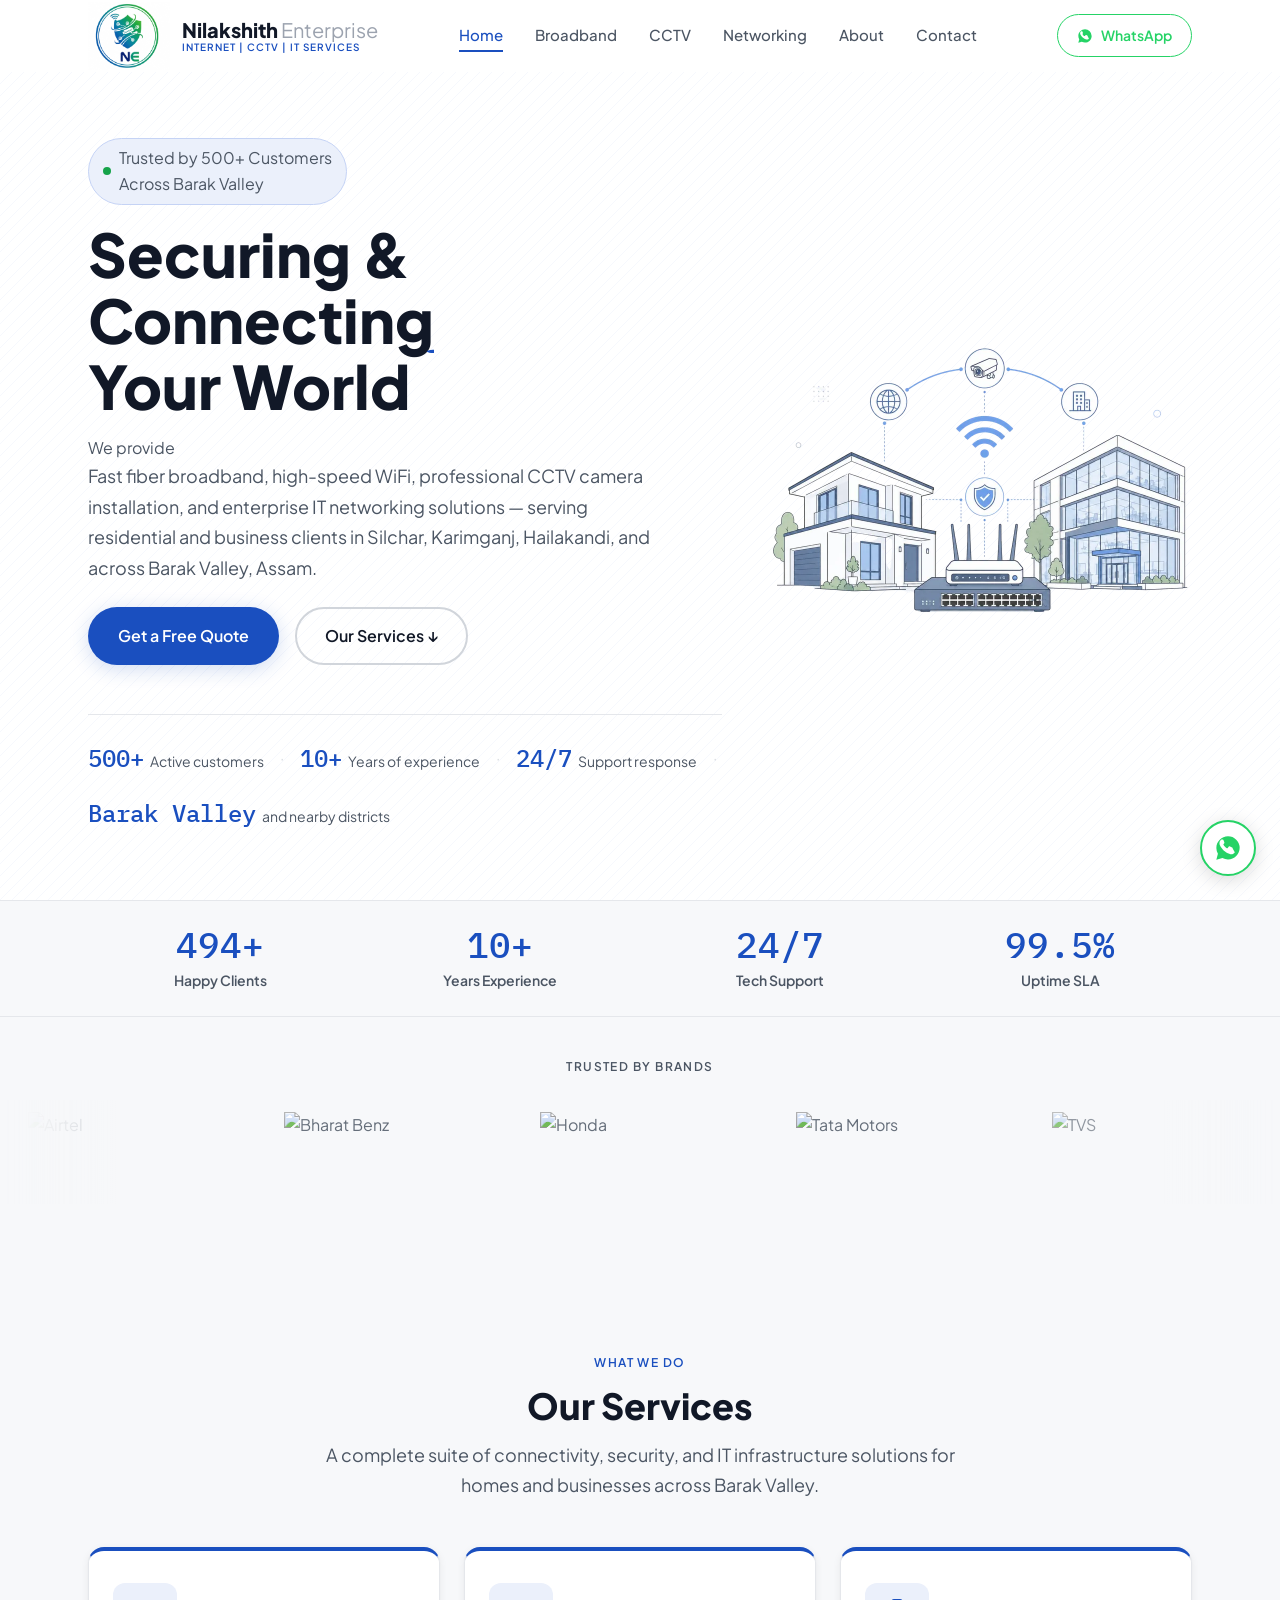
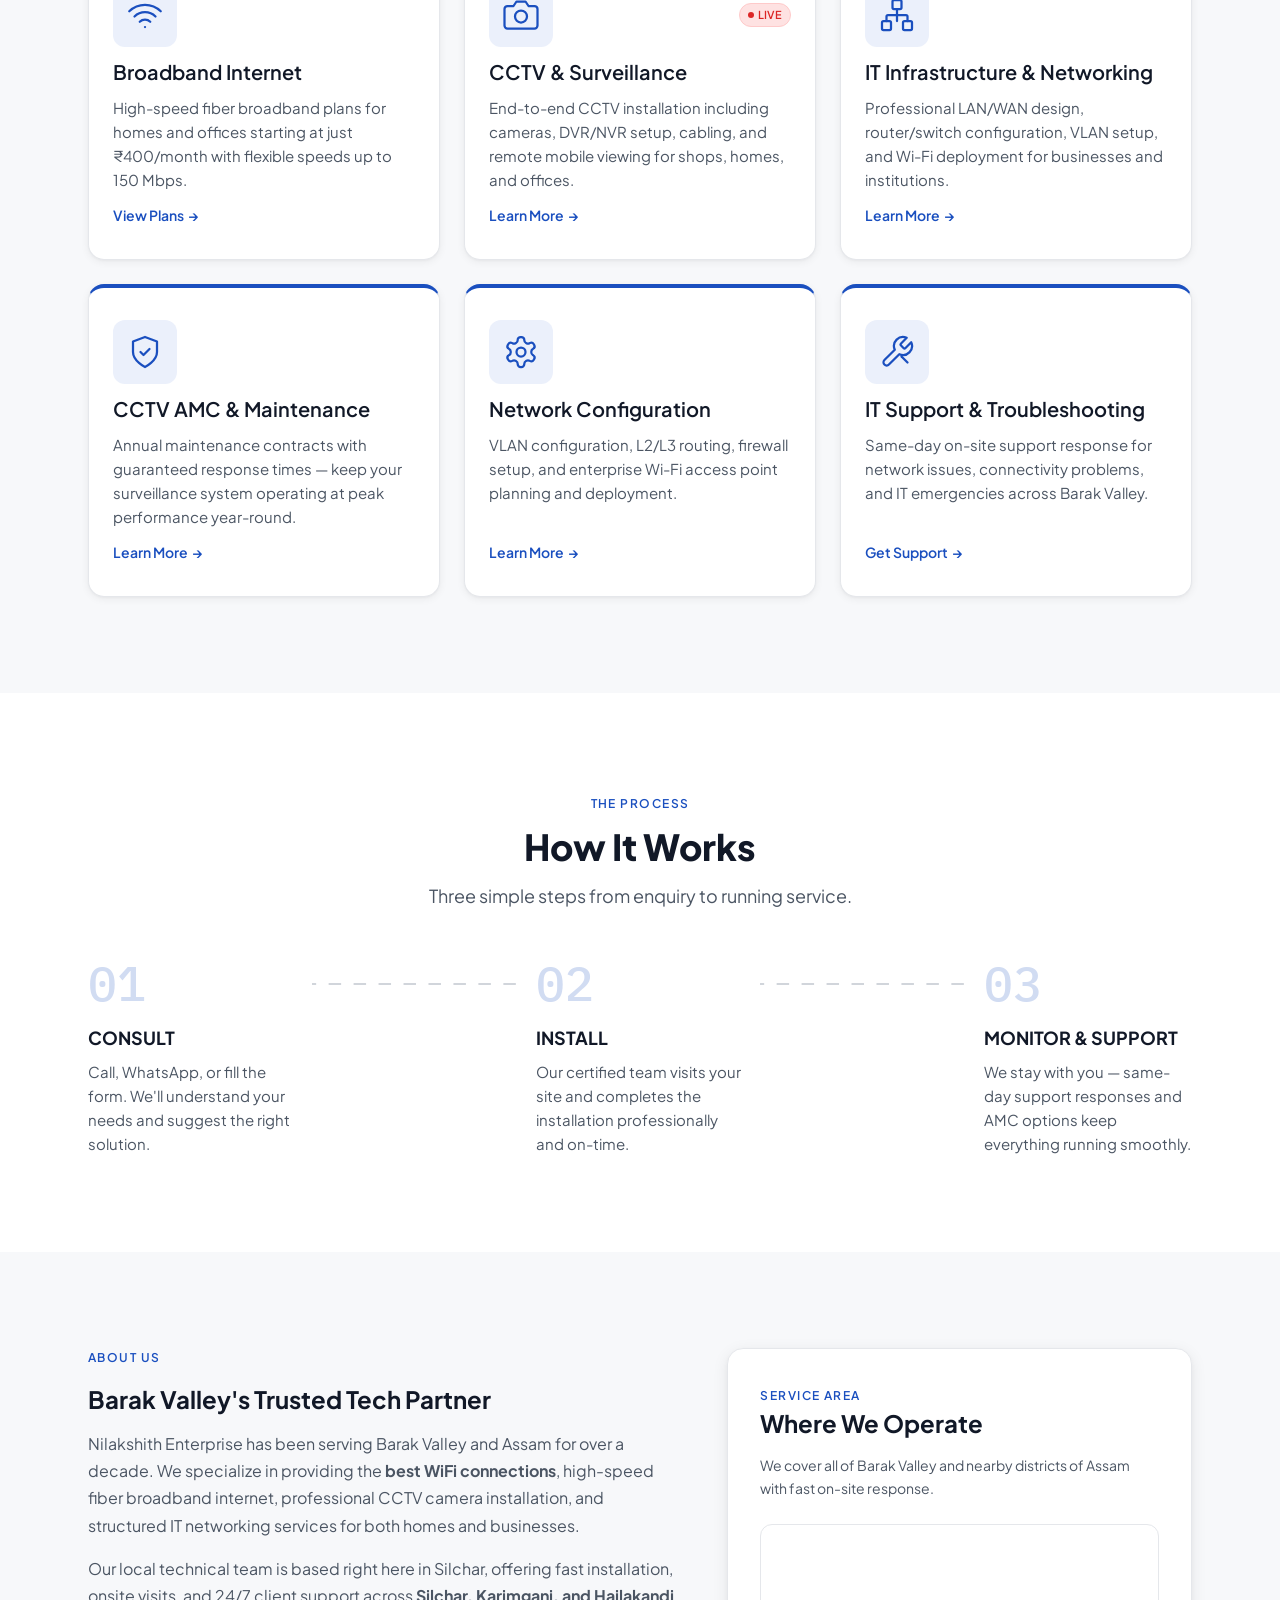
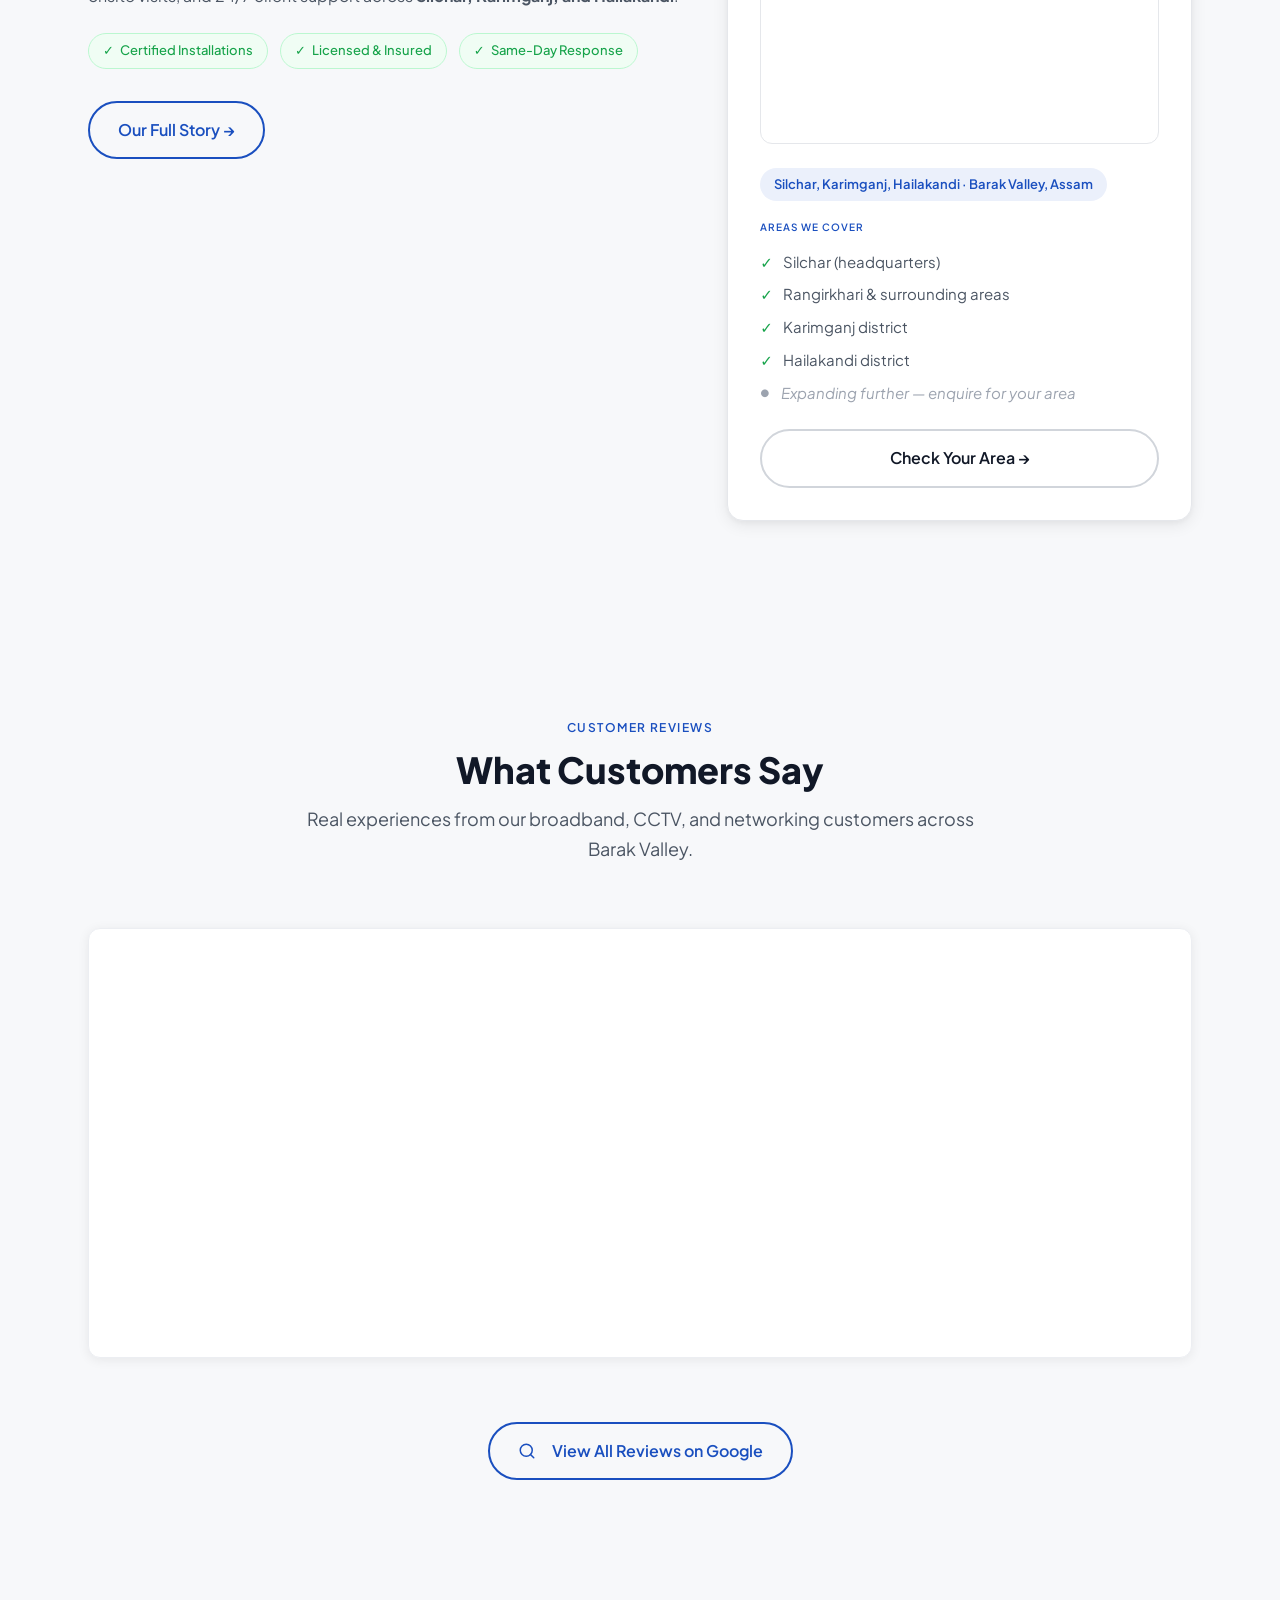
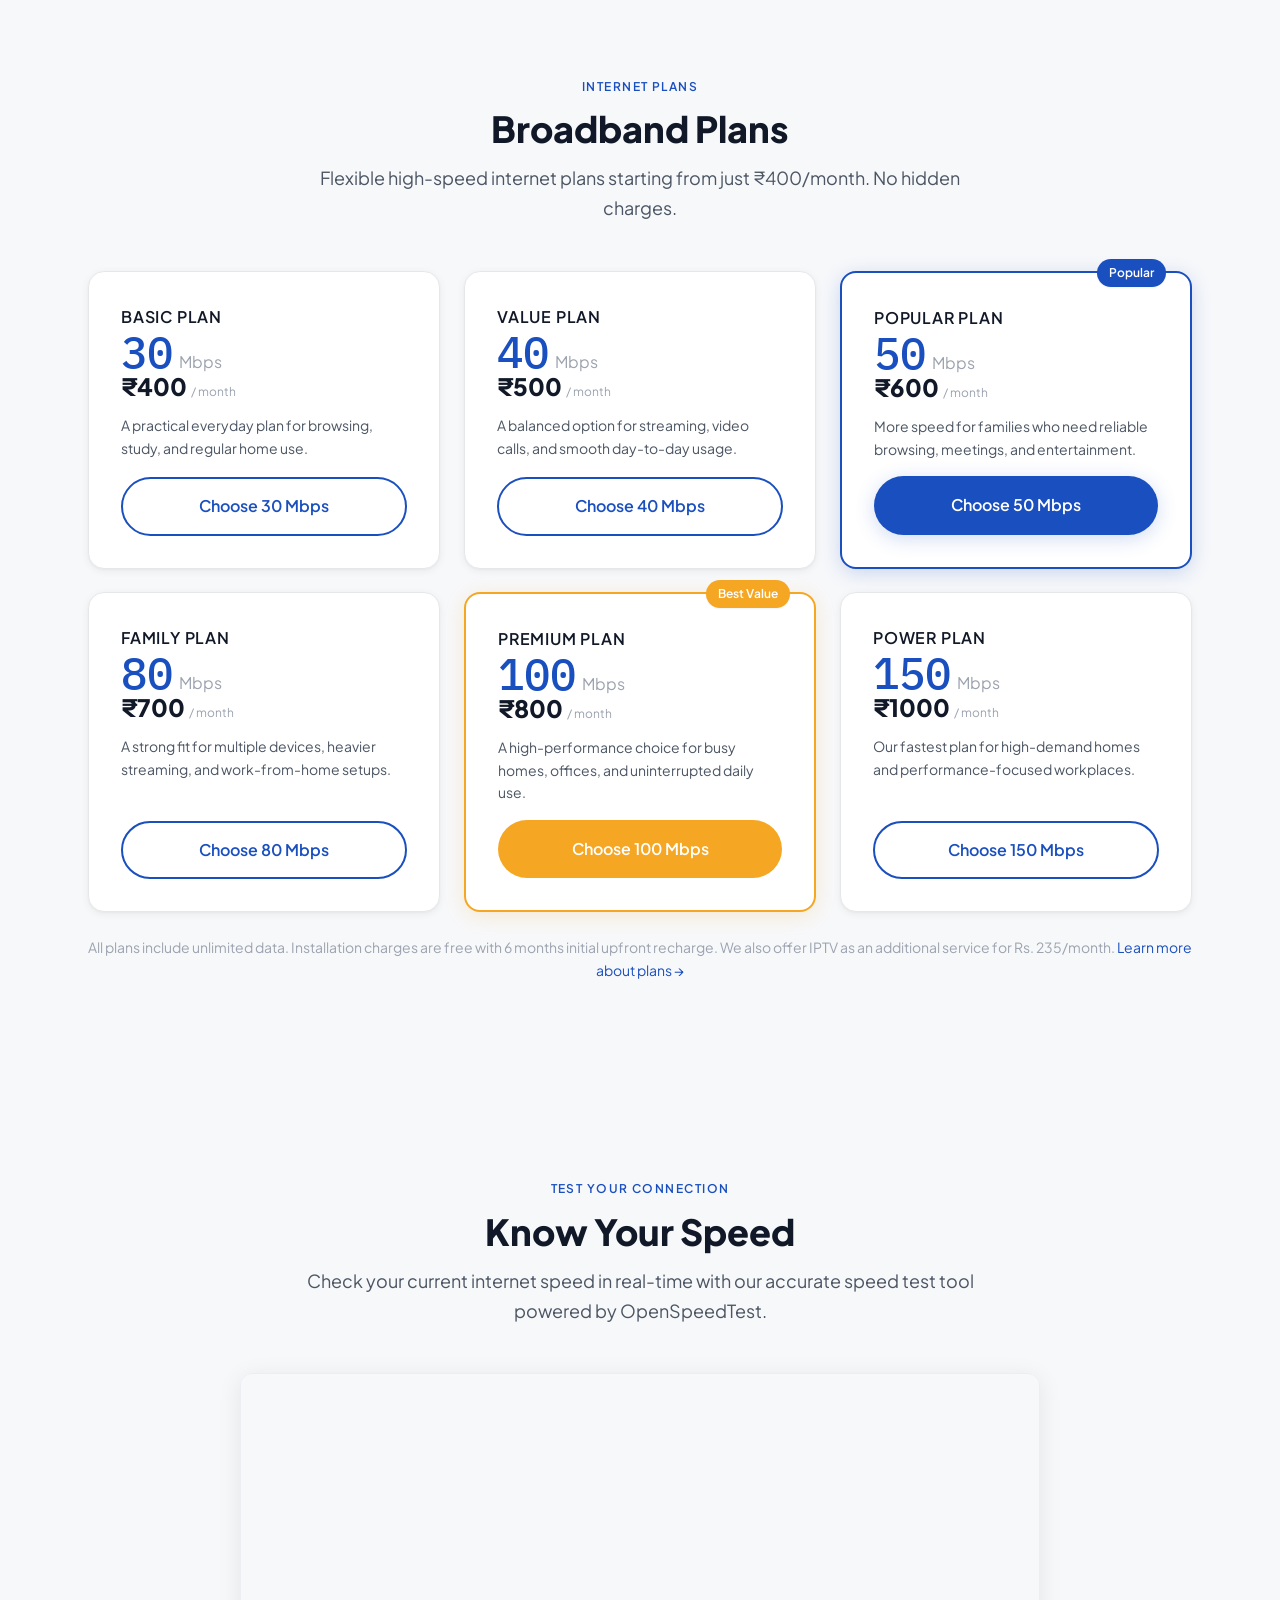
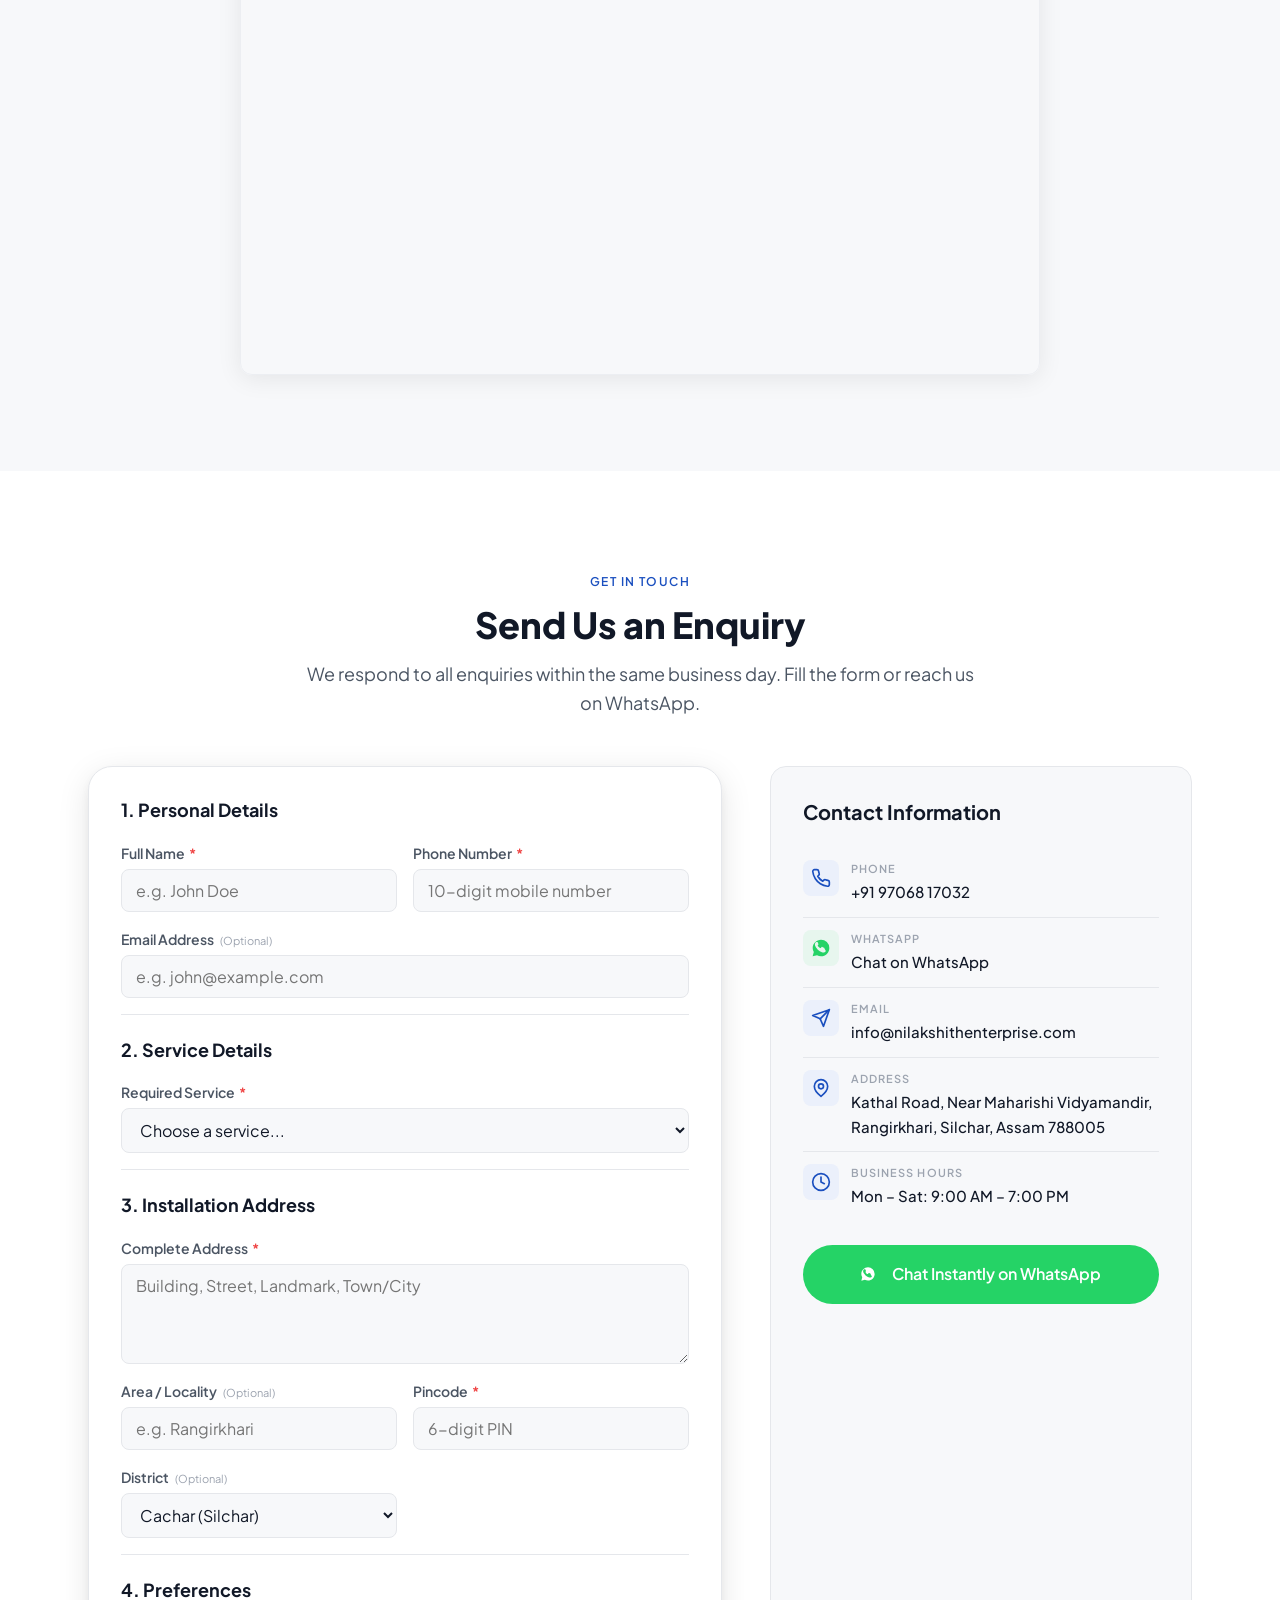
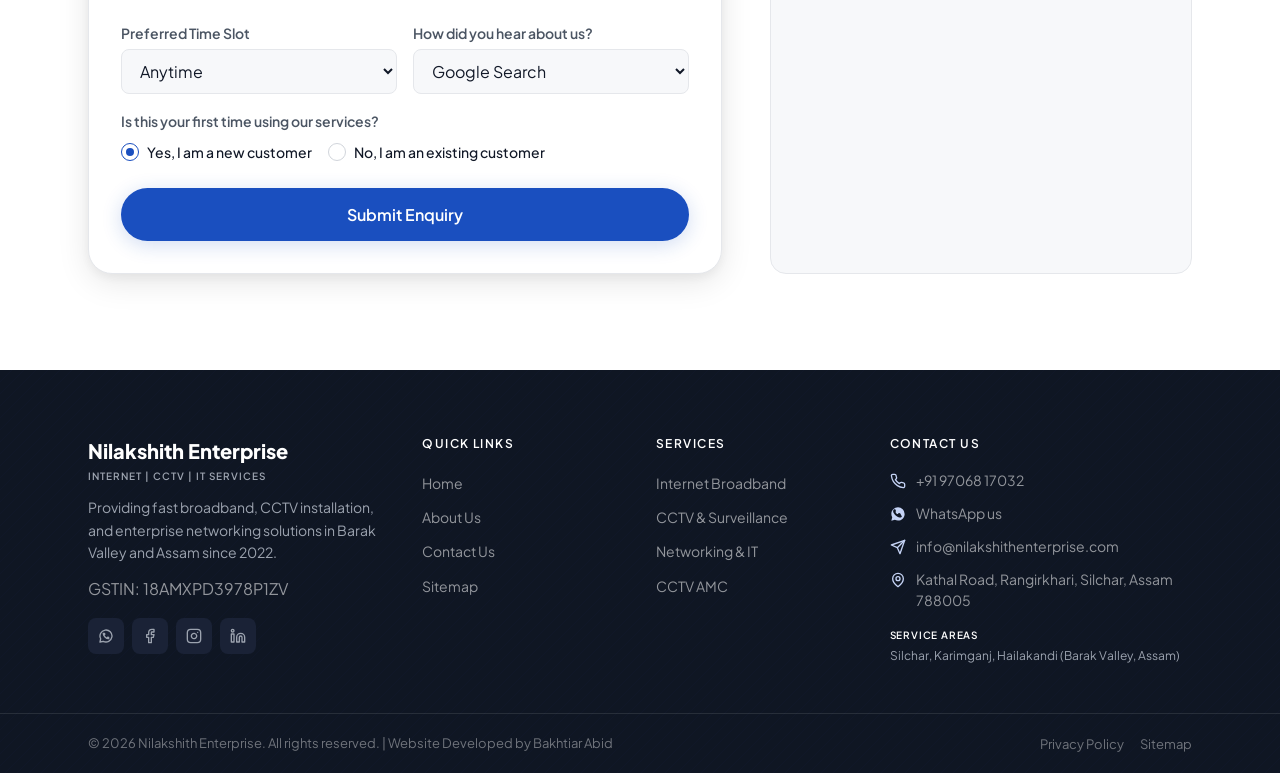
==== commit 1a9fcaec: "style: update copyright to 2026 and add Bakhtiar Abid developer link in footer" ====
--- a/index.html
+++ b/index.html
@@ -1136,7 +1136,7 @@
     <div class="container">
       <div class="footer__bottom">
         <p class="footer__copyright">
-          © 2025 Nilakshith Enterprise. All rights reserved.
+          © 2026 Nilakshith Enterprise. All rights reserved. | Website Developed by <a href="https://bakhtiar-abid-laskar.github.io/bakhtiarabidlaskar.github.io/" target="_blank" rel="noopener noreferrer">Bakhtiar Abid</a>
         </p>
         <ul class="footer__bottom-links" role="list">
           <li><a href="privacy.html">Privacy Policy</a></li>
--- a/assets/css/styles.css
+++ b/assets/css/styles.css
@@ -481,20 +481,28 @@
   display: inline-flex;
   align-items: center;
   gap: var(--space-2);
-  background-color: #25D366;
-  color: var(--color-text-inverse);
+  background-color: transparent;
+  border: 1px solid #25D366;
+  color: #25D366;
   font-size: var(--text-sm);
   font-weight: 600;
-  padding: 10px 20px;
+  padding: 9px 19px; /* slightly adjusted padding for border offset */
   border-radius: var(--radius-pill);
-  box-shadow: 0 4px 12px rgba(37, 211, 102, 0.2);
+  box-shadow: none;
   transition: all var(--transition-fast);
 }
 .navbar__cta-btn:hover {
-  background-color: #1EBE57;
-  box-shadow: 0 6px 16px rgba(37, 211, 102, 0.35);
+  background-color: #25D366;
+  box-shadow: 0 4px 12px rgba(37, 211, 102, 0.25);
   transform: translateY(-1px);
   color: var(--color-text-inverse);
+}
+.navbar__cta-btn svg,
+.nav-drawer__wa-btn svg {
+  width: 16px;
+  height: 16px;
+  display: inline-block;
+  vertical-align: middle;
 }
 
 /* Hamburger button */
@@ -578,6 +586,15 @@
 }
 .nav-drawer__wa-btn {
   margin-top: var(--space-5);
+  background-color: transparent;
+  border: 1px solid #25D366;
+  color: #25D366;
+  box-shadow: none;
+}
+.nav-drawer__wa-btn:hover {
+  background-color: #25D366;
+  color: var(--color-text-inverse);
+  box-shadow: 0 4px 12px rgba(37, 211, 102, 0.25);
 }
 
 @media (max-width: 900px) {
@@ -1753,6 +1770,15 @@
   color: rgba(255, 255, 255, 0.70);
 }
 
+.footer__copyright a {
+  color: rgba(255, 255, 255, 0.40);
+  transition: color var(--transition-base);
+}
+.footer__copyright a:hover {
+  color: rgba(255, 255, 255, 0.70);
+  text-decoration: underline;
+}
+
 @media (max-width: 680px) {
   .footer__bottom {
     flex-direction: column;
@@ -1778,20 +1804,23 @@
   justify-content: center;
   width: 56px;
   height: 56px;
-  background-color: #25D366;
+  background-color: #ffffff;
+  border: 2px solid #25D366;
   border-radius: 50%;
-  box-shadow: 0 4px 20px rgba(37,211,102,0.40);
-  color: var(--color-text-inverse);
+  box-shadow: 0 4px 20px rgba(0, 0, 0, 0.15);
+  color: #25D366;
   transition: all var(--transition-base);
 }
 .wa-float svg {
   width: 28px;
   height: 28px;
-  fill: currentColor;
+  display: block;
 }
 .wa-float:hover {
   transform: scale(1.08);
-  box-shadow: 0 6px 28px rgba(37,211,102,0.50);
+  background-color: #25D366;
+  color: var(--color-text-inverse);
+  box-shadow: 0 6px 28px rgba(37, 211, 102, 0.40);
 }
 
 /* FAB Tooltip */
@@ -2833,3 +2862,105 @@
   border-radius: 2px;
 }
 
+/* ============================================================
+   COOKIE CONSENT BANNER
+   ============================================================ */
+.cookie-banner {
+  position: fixed;
+  bottom: 20px;
+  left: 20px;
+  right: 20px;
+  z-index: 9999;
+  background-color: rgba(15, 22, 35, 0.95);
+  backdrop-filter: blur(12px);
+  -webkit-backdrop-filter: blur(12px);
+  border: 1px solid rgba(255, 255, 255, 0.15);
+  border-radius: var(--radius-lg);
+  box-shadow: var(--shadow-lg);
+  padding: var(--space-4);
+  transition: opacity var(--transition-base) ease, transform var(--transition-base) ease, visibility var(--transition-base) ease;
+  opacity: 1;
+  transform: translateY(0);
+  visibility: visible;
+}
+
+.cookie-banner.hidden {
+  opacity: 0;
+  transform: translateY(24px);
+  visibility: hidden;
+  pointer-events: none;
+}
+
+.cookie-banner__inner {
+  display: flex;
+  flex-direction: column;
+  gap: var(--space-3);
+}
+
+.cookie-banner__text {
+  font-size: var(--text-sm);
+  color: rgba(255, 255, 255, 0.9);
+  line-height: 1.5;
+  text-align: left;
+}
+
+.cookie-banner__link {
+  color: #60a5fa;
+  text-decoration: underline;
+  font-weight: 500;
+  transition: color var(--transition-fast);
+}
+
+.cookie-banner__link:hover {
+  color: #93c5fd;
+}
+
+.cookie-banner__actions {
+  display: flex;
+  justify-content: flex-end;
+}
+
+.btn--cookie-accept {
+  padding: 8px 20px;
+  font-size: var(--text-sm);
+  border-radius: var(--radius-pill);
+  background-color: var(--color-brand);
+  color: var(--color-text-inverse);
+  border: 2px solid transparent;
+  box-shadow: var(--shadow-brand);
+  cursor: pointer;
+  font-weight: 600;
+  transition: all var(--transition-fast);
+}
+
+.btn--cookie-accept:hover {
+  background-color: var(--color-brand-hover);
+  transform: translateY(-1px);
+}
+
+/* Desktop layout */
+@media (min-width: 769px) {
+  .cookie-banner {
+    left: auto;
+    right: 32px;
+    bottom: 32px;
+    max-width: 480px;
+    padding: var(--space-4) var(--space-5);
+  }
+  
+  .cookie-banner__inner {
+    flex-direction: row;
+    align-items: center;
+    gap: var(--space-4);
+  }
+  
+  .cookie-banner__text {
+    flex: 1;
+  }
+  
+  .cookie-banner__actions {
+    flex-shrink: 0;
+  }
+}
+
+
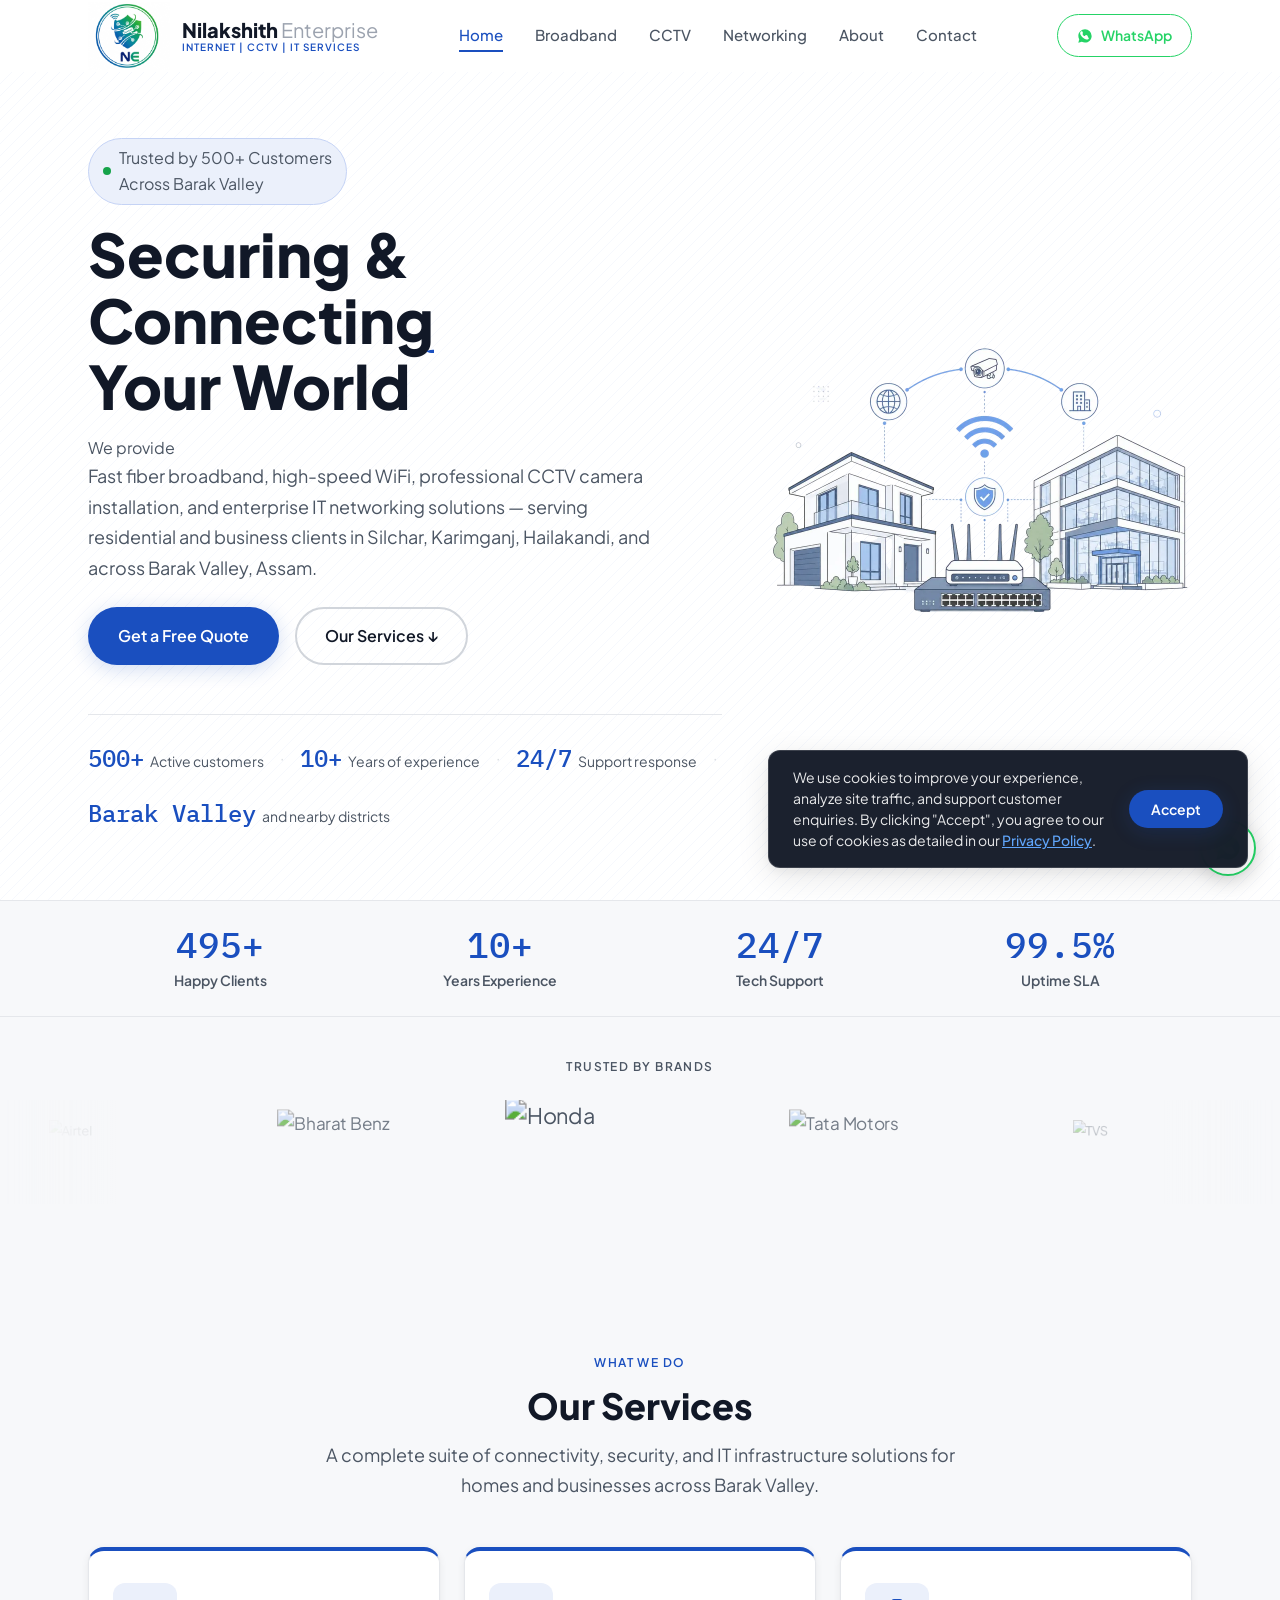
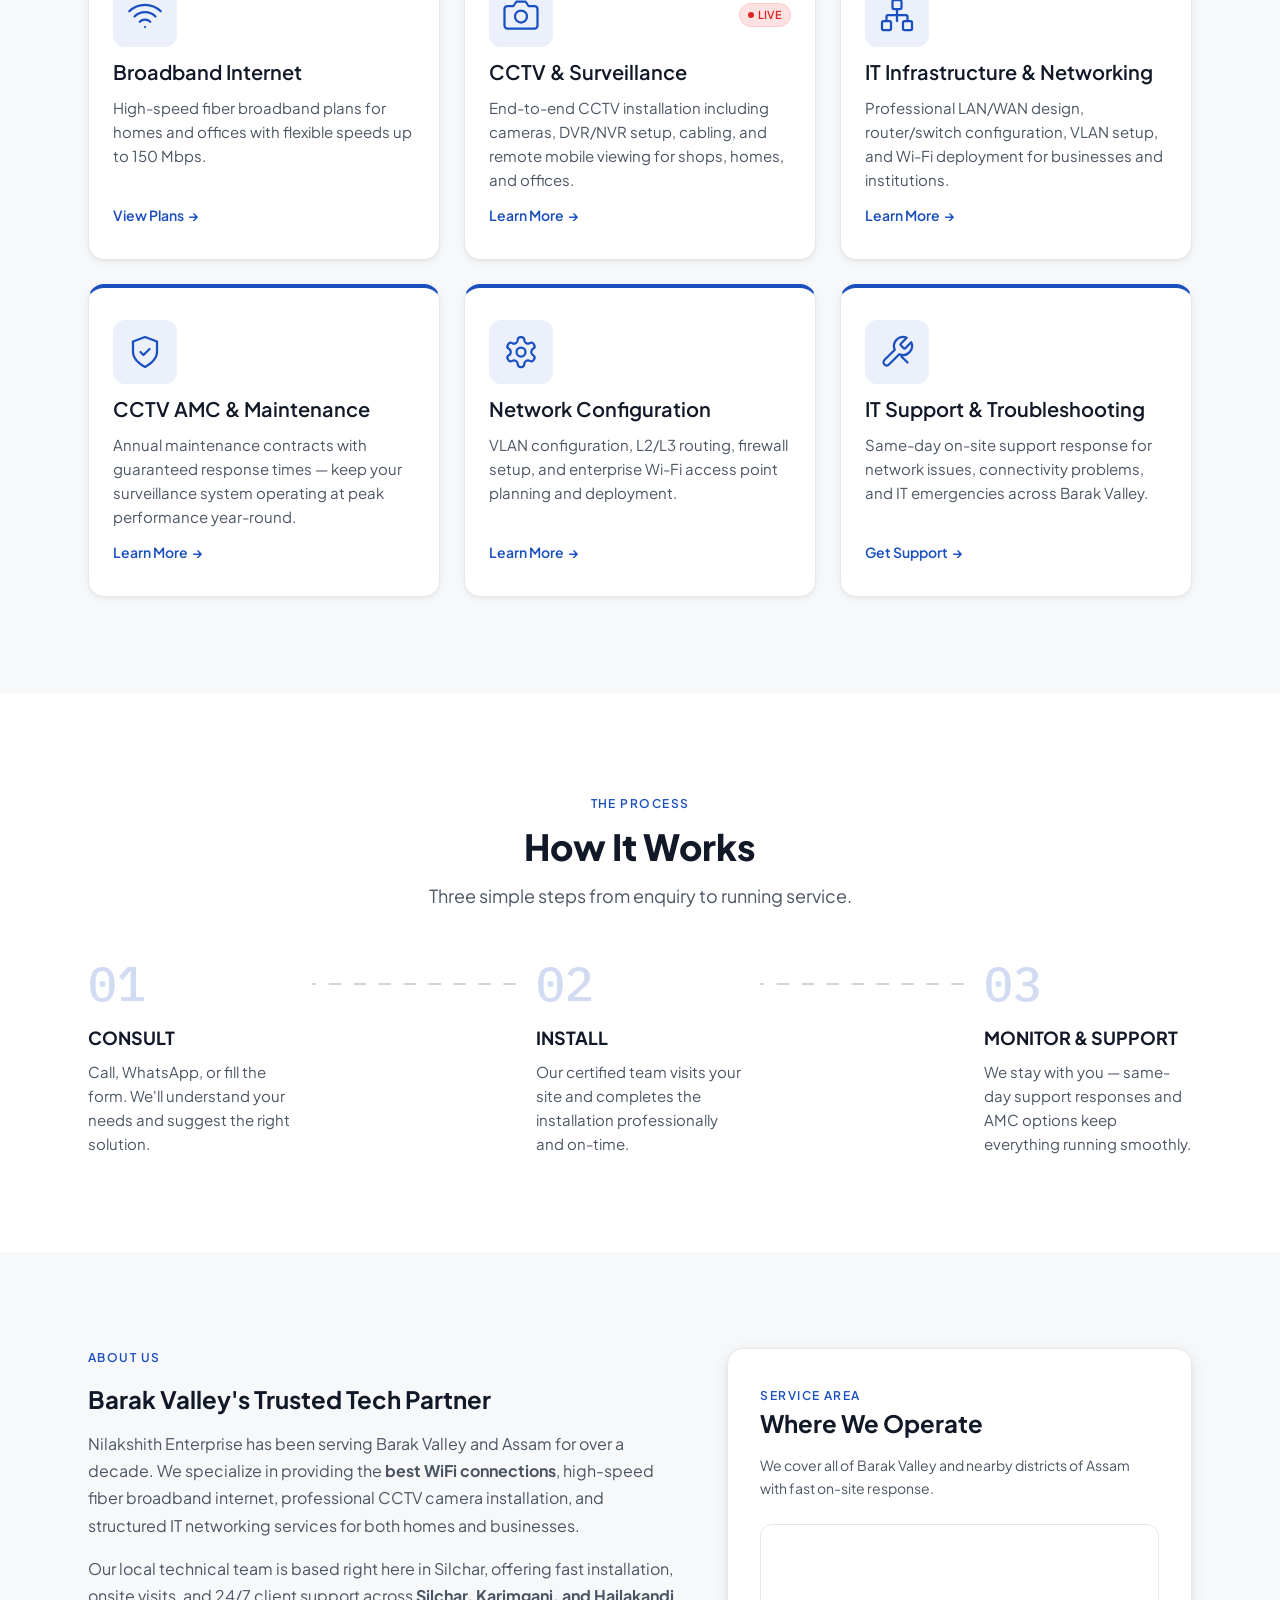
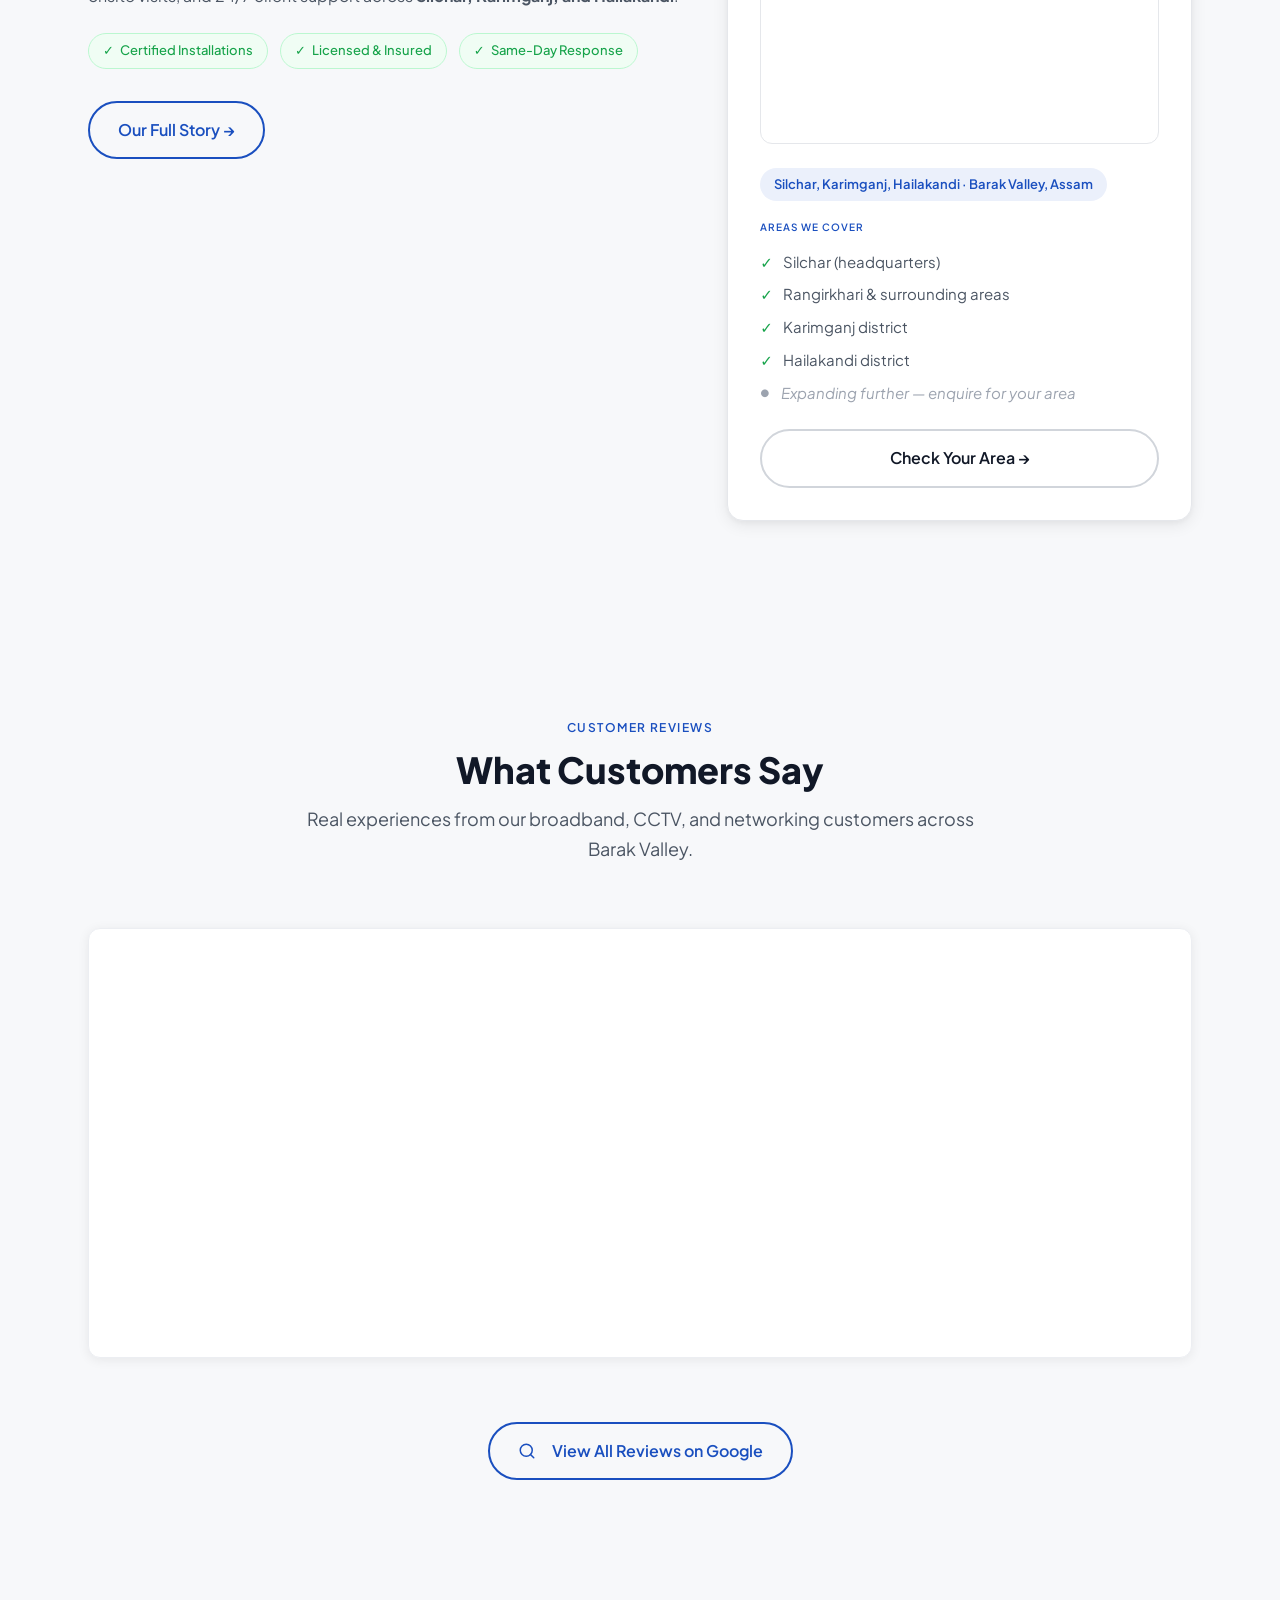
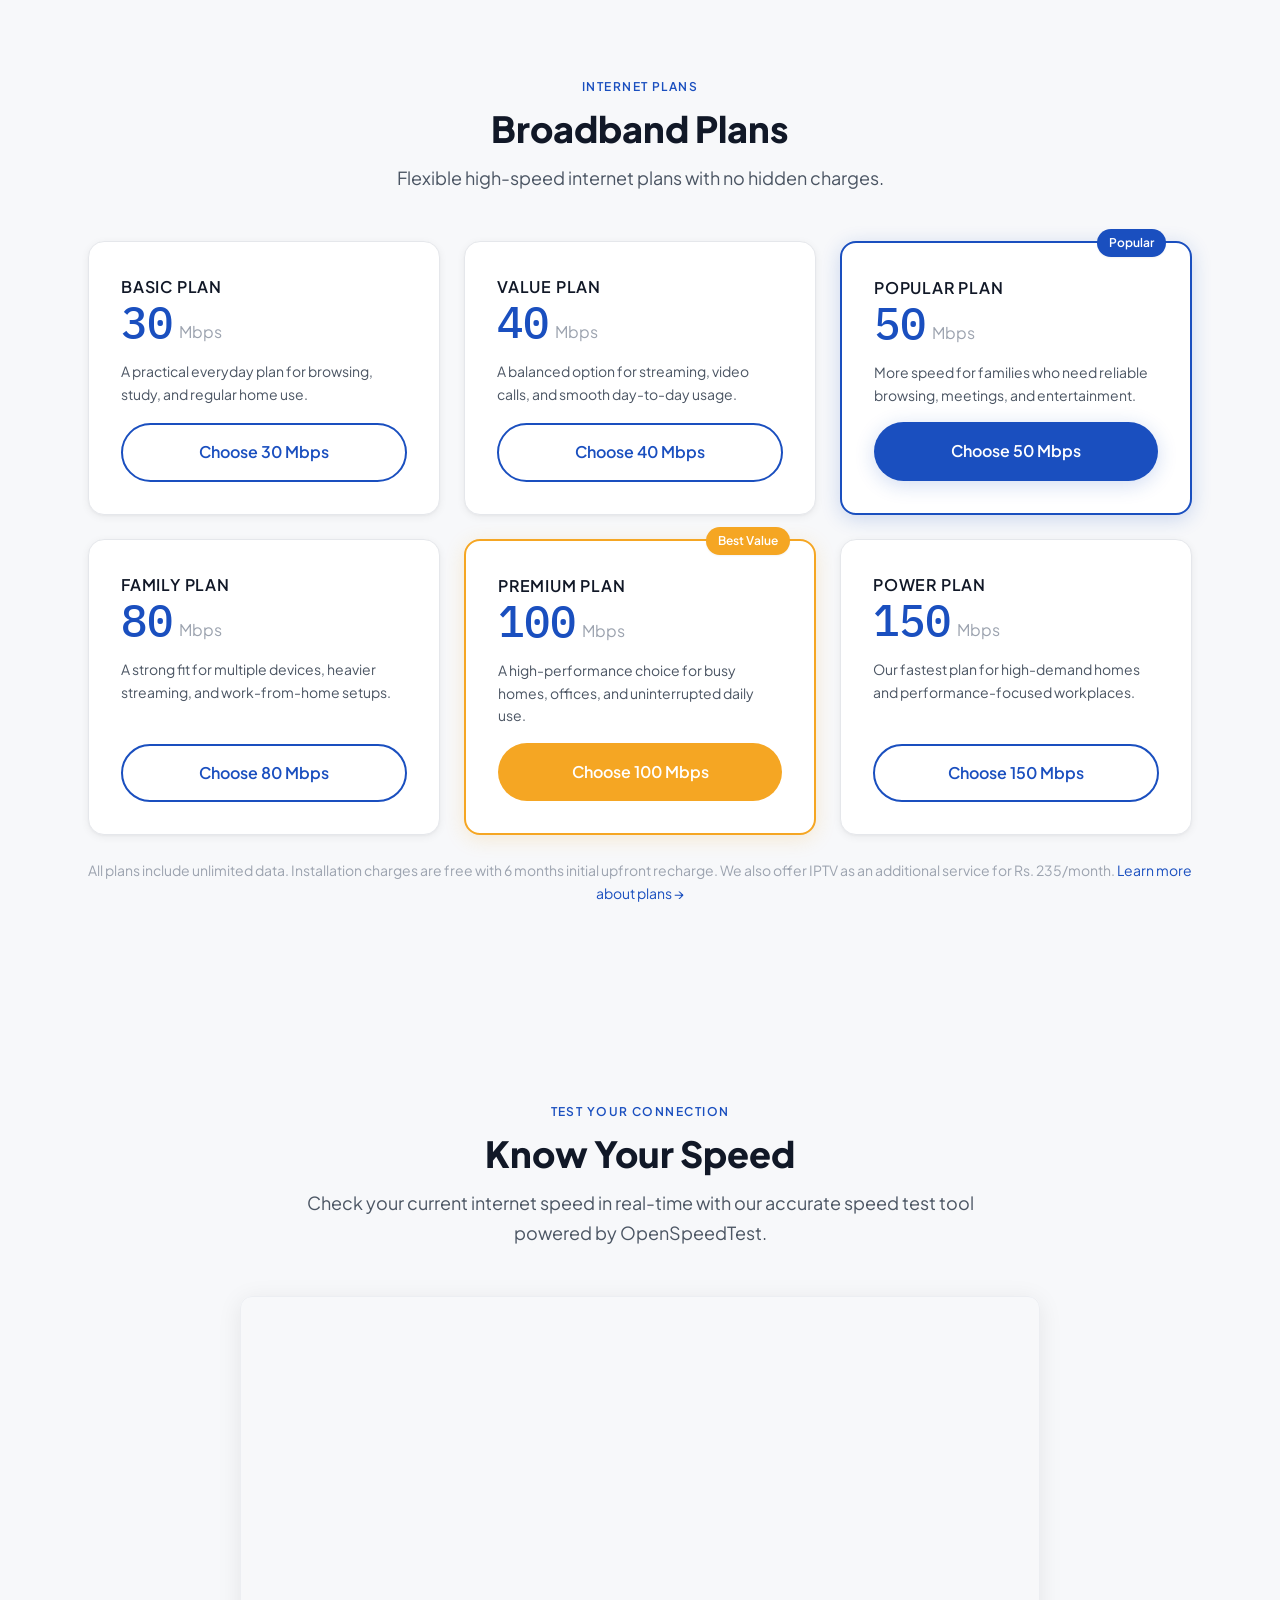
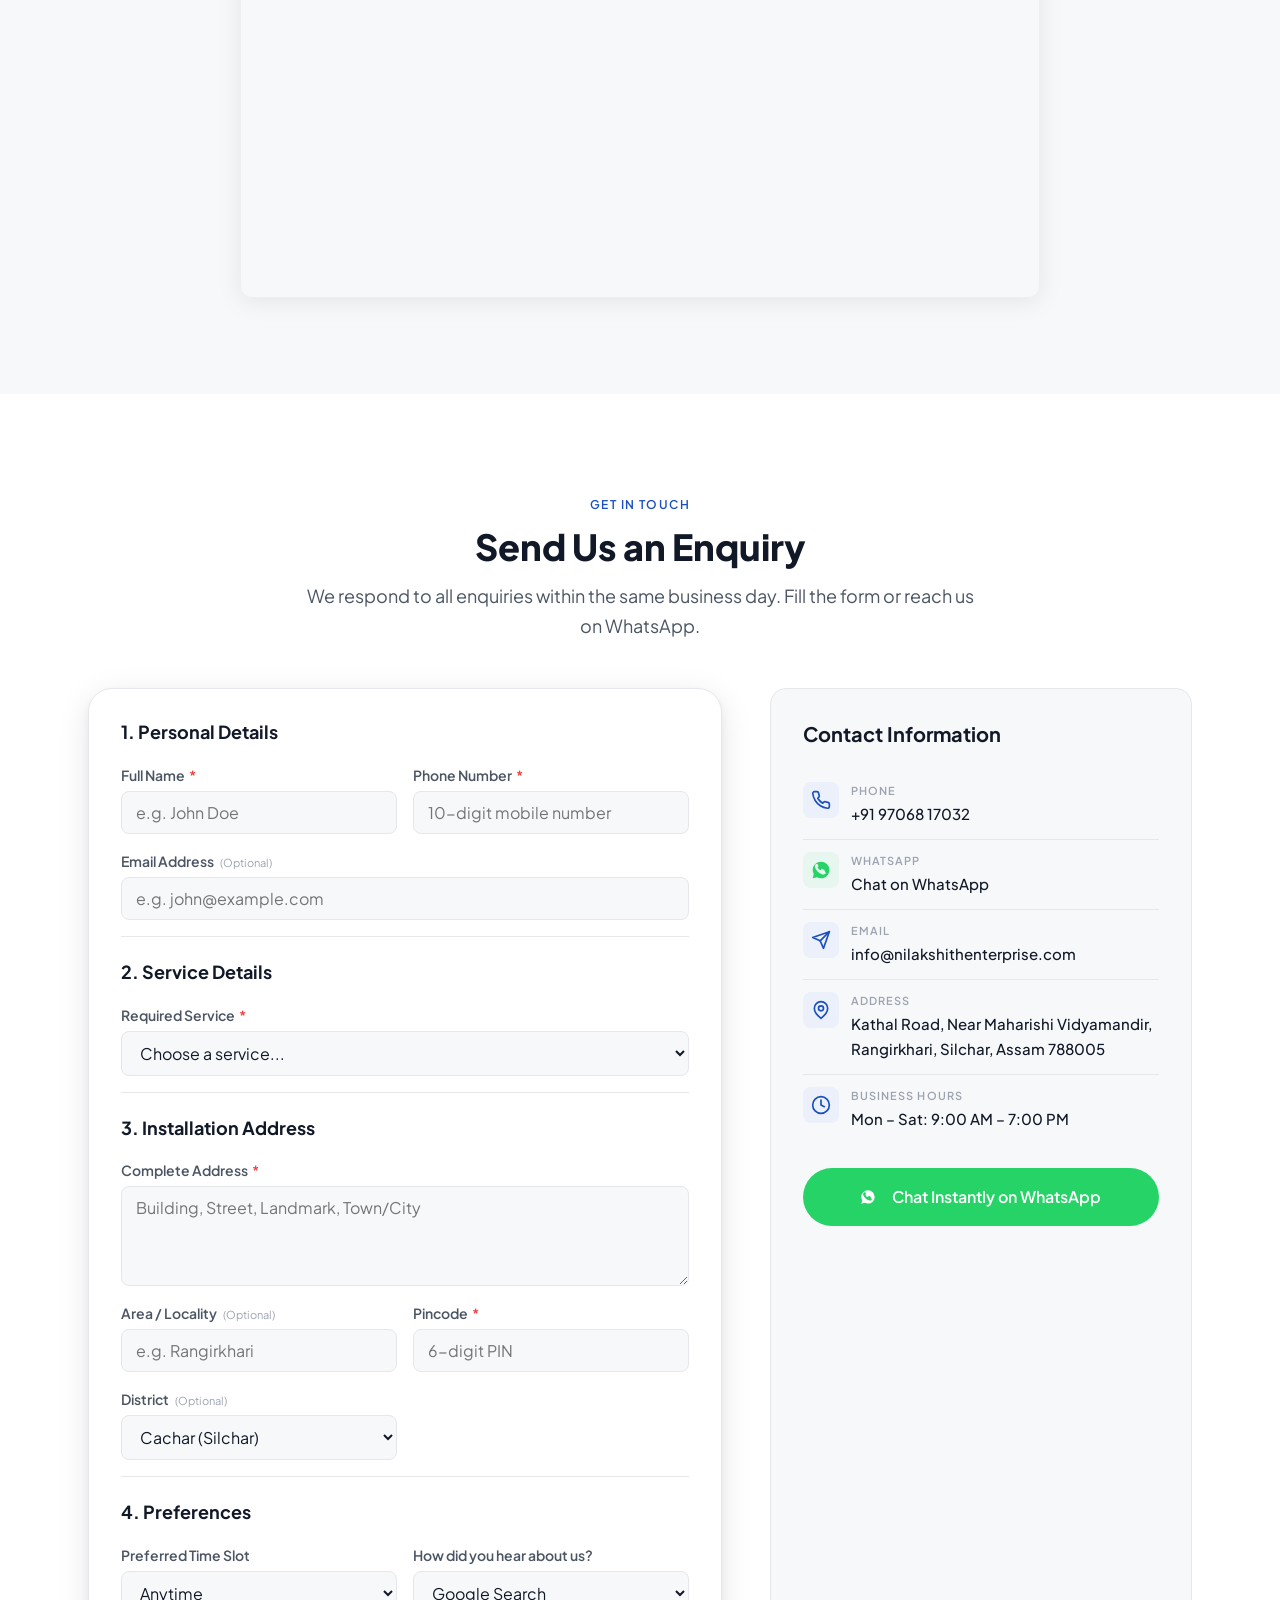
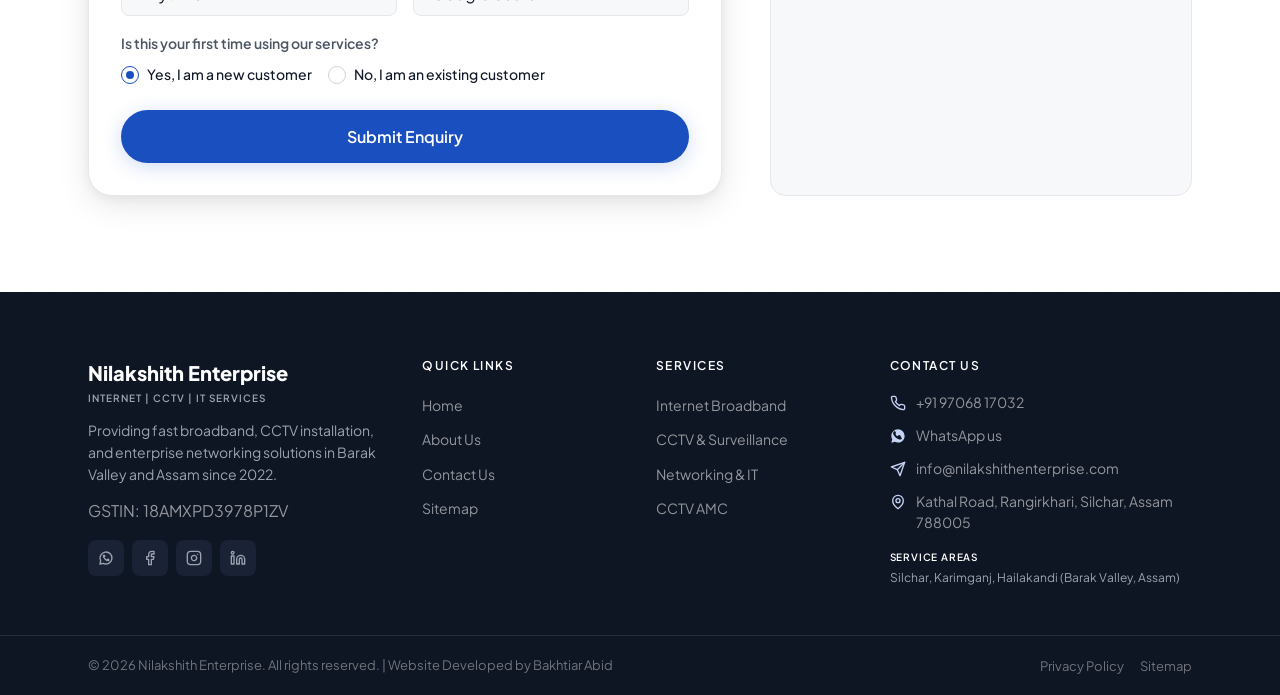
==== commit 9362b3e9: "Remove prices from broadband plans" ====
--- a/index.html
+++ b/index.html
@@ -406,7 +406,7 @@
               <svg xmlns="http://www.w3.org/2000/svg" viewBox="0 0 24 24" fill="none" stroke="currentColor" stroke-width="1.5" stroke-linecap="round" stroke-linejoin="round"><path d="M12 20h.01"/><path d="M8.5 16.5a5 5 0 0 1 7 0"/><path d="M5 13a10 10 0 0 1 14 0"/><path d="M1.5 9.5a15 15 0 0 1 21 0"/></svg>
             </div>
             <h3 class="service-card__title">Broadband Internet</h3>
-            <p class="service-card__desc">High-speed fiber broadband plans for homes and offices starting at just ₹400/month with flexible speeds up to 150 Mbps.</p>
+            <p class="service-card__desc">High-speed fiber broadband plans for homes and offices with flexible speeds up to 150 Mbps.</p>
             <a href="broadband.html" class="service-card__link">
               View Plans <i>→</i>
             </a>
@@ -625,7 +625,7 @@
         <div class="section-header">
           <span class="eyebrow" data-animate="fade-in">Internet Plans</span>
           <h2 id="pricing-heading" data-animate="fade-up" data-animate-delay="100">Broadband Plans</h2>
-          <p data-animate="fade-up" data-animate-delay="200">Flexible high-speed internet plans starting from just ₹400/month. No hidden charges.</p>
+          <p data-animate="fade-up" data-animate-delay="200">Flexible high-speed internet plans with no hidden charges.</p>
         </div>
 
         <div class="plans-grid">
@@ -637,10 +637,6 @@
                 <span class="plan-card__speed-num">30</span>
                 <span class="plan-card__speed-unit">Mbps</span>
               </div>
-              <div class="plan-card__price-row">
-                <span class="plan-card__price-val">₹400</span>
-                <span class="plan-card__price-suffix">/ month</span>
-              </div>
             </div>
             <p class="plan-card__desc">A practical everyday plan for browsing, study, and regular home use.</p>
             <a href="broadband.html" class="btn btn--brand-outline btn--full" style="margin-top:auto;">Choose 30 Mbps</a>
@@ -653,10 +649,6 @@
               <div class="plan-card__speed-row">
                 <span class="plan-card__speed-num">40</span>
                 <span class="plan-card__speed-unit">Mbps</span>
-              </div>
-              <div class="plan-card__price-row">
-                <span class="plan-card__price-val">₹500</span>
-                <span class="plan-card__price-suffix">/ month</span>
               </div>
             </div>
             <p class="plan-card__desc">A balanced option for streaming, video calls, and smooth day-to-day usage.</p>
@@ -672,10 +664,6 @@
                 <span class="plan-card__speed-num">50</span>
                 <span class="plan-card__speed-unit">Mbps</span>
               </div>
-              <div class="plan-card__price-row">
-                <span class="plan-card__price-val">₹600</span>
-                <span class="plan-card__price-suffix">/ month</span>
-              </div>
             </div>
             <p class="plan-card__desc">More speed for families who need reliable browsing, meetings, and entertainment.</p>
             <a href="broadband.html" class="btn btn--primary btn--full" style="margin-top:auto;">Choose 50 Mbps</a>
@@ -688,10 +676,6 @@
               <div class="plan-card__speed-row">
                 <span class="plan-card__speed-num">80</span>
                 <span class="plan-card__speed-unit">Mbps</span>
-              </div>
-              <div class="plan-card__price-row">
-                <span class="plan-card__price-val">₹700</span>
-                <span class="plan-card__price-suffix">/ month</span>
               </div>
             </div>
             <p class="plan-card__desc">A strong fit for multiple devices, heavier streaming, and work-from-home setups.</p>
@@ -707,10 +691,6 @@
                 <span class="plan-card__speed-num">100</span>
                 <span class="plan-card__speed-unit">Mbps</span>
               </div>
-              <div class="plan-card__price-row">
-                <span class="plan-card__price-val">₹800</span>
-                <span class="plan-card__price-suffix">/ month</span>
-              </div>
             </div>
             <p class="plan-card__desc">A high-performance choice for busy homes, offices, and uninterrupted daily use.</p>
             <a href="broadband.html" class="btn btn--accent btn--full" style="margin-top:auto;">Choose 100 Mbps</a>
@@ -723,10 +703,6 @@
               <div class="plan-card__speed-row">
                 <span class="plan-card__speed-num">150</span>
                 <span class="plan-card__speed-unit">Mbps</span>
-              </div>
-              <div class="plan-card__price-row">
-                <span class="plan-card__price-val">₹1000</span>
-                <span class="plan-card__price-suffix">/ month</span>
               </div>
             </div>
             <p class="plan-card__desc">Our fastest plan for high-demand homes and performance-focused workplaces.</p>
@@ -816,12 +792,12 @@
                     <label for="form-broadband-plan" class="form-label">Select Internet Broadband Plan <span class="required">*</span></label>
                     <select id="form-broadband-plan" name="entry.226944424" class="form-select">
                       <option value="" disabled selected>Choose a plan...</option>
-                      <option value="30mbps Rs.400">30 Mbps — Rs. 400/month</option>
-                      <option value="40mbps Rs.500">40 Mbps — Rs. 500/month</option>
-                      <option value="50mbps Rs.600">50 Mbps — Rs. 600/month</option>
-                      <option value="80mbps Rs.700">80 Mbps — Rs. 700/month</option>
-                      <option value="100mbps Rs.800">100 Mbps — Rs. 800/month</option>
-                      <option value="150mbps Rs.1000">150 Mbps — Rs. 1000/month</option>
+                      <option value="30mbps Rs.400">30 Mbps</option>
+                      <option value="40mbps Rs.500">40 Mbps</option>
+                      <option value="50mbps Rs.600">50 Mbps</option>
+                      <option value="80mbps Rs.700">80 Mbps</option>
+                      <option value="100mbps Rs.800">100 Mbps</option>
+                      <option value="150mbps Rs.1000">150 Mbps</option>
                     </select>
                     <span class="form-error-msg">Please select a plan</span>
                   </div>
--- a/assets/css/styles.css
+++ b/assets/css/styles.css
@@ -2152,6 +2152,11 @@
   padding: var(--space-4) var(--space-5);
   cursor: pointer;
   user-select: none;
+}
+.faq-item__question:focus-visible {
+  outline: 2px solid var(--color-brand);
+  outline-offset: -2px;
+  border-radius: var(--radius-lg);
 }
 .faq-item__question h3 {
   font-size: var(--text-base);
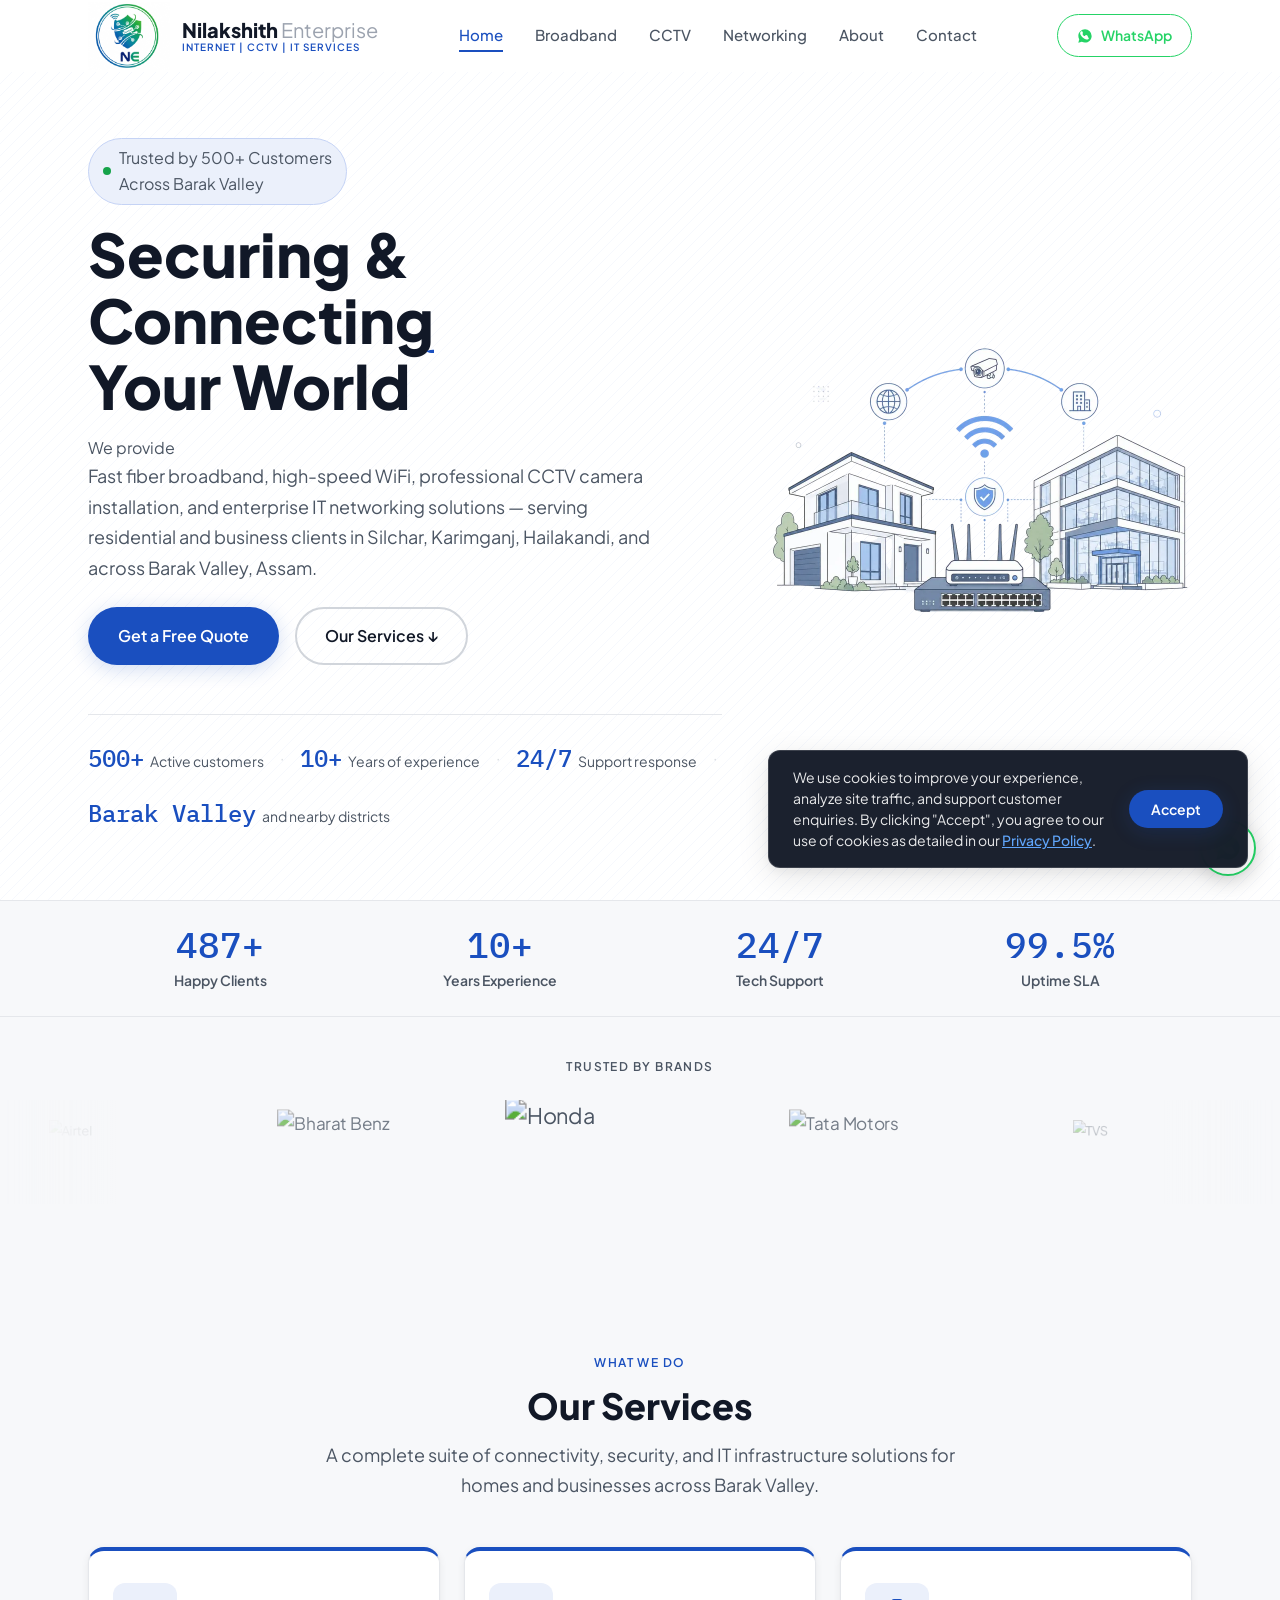
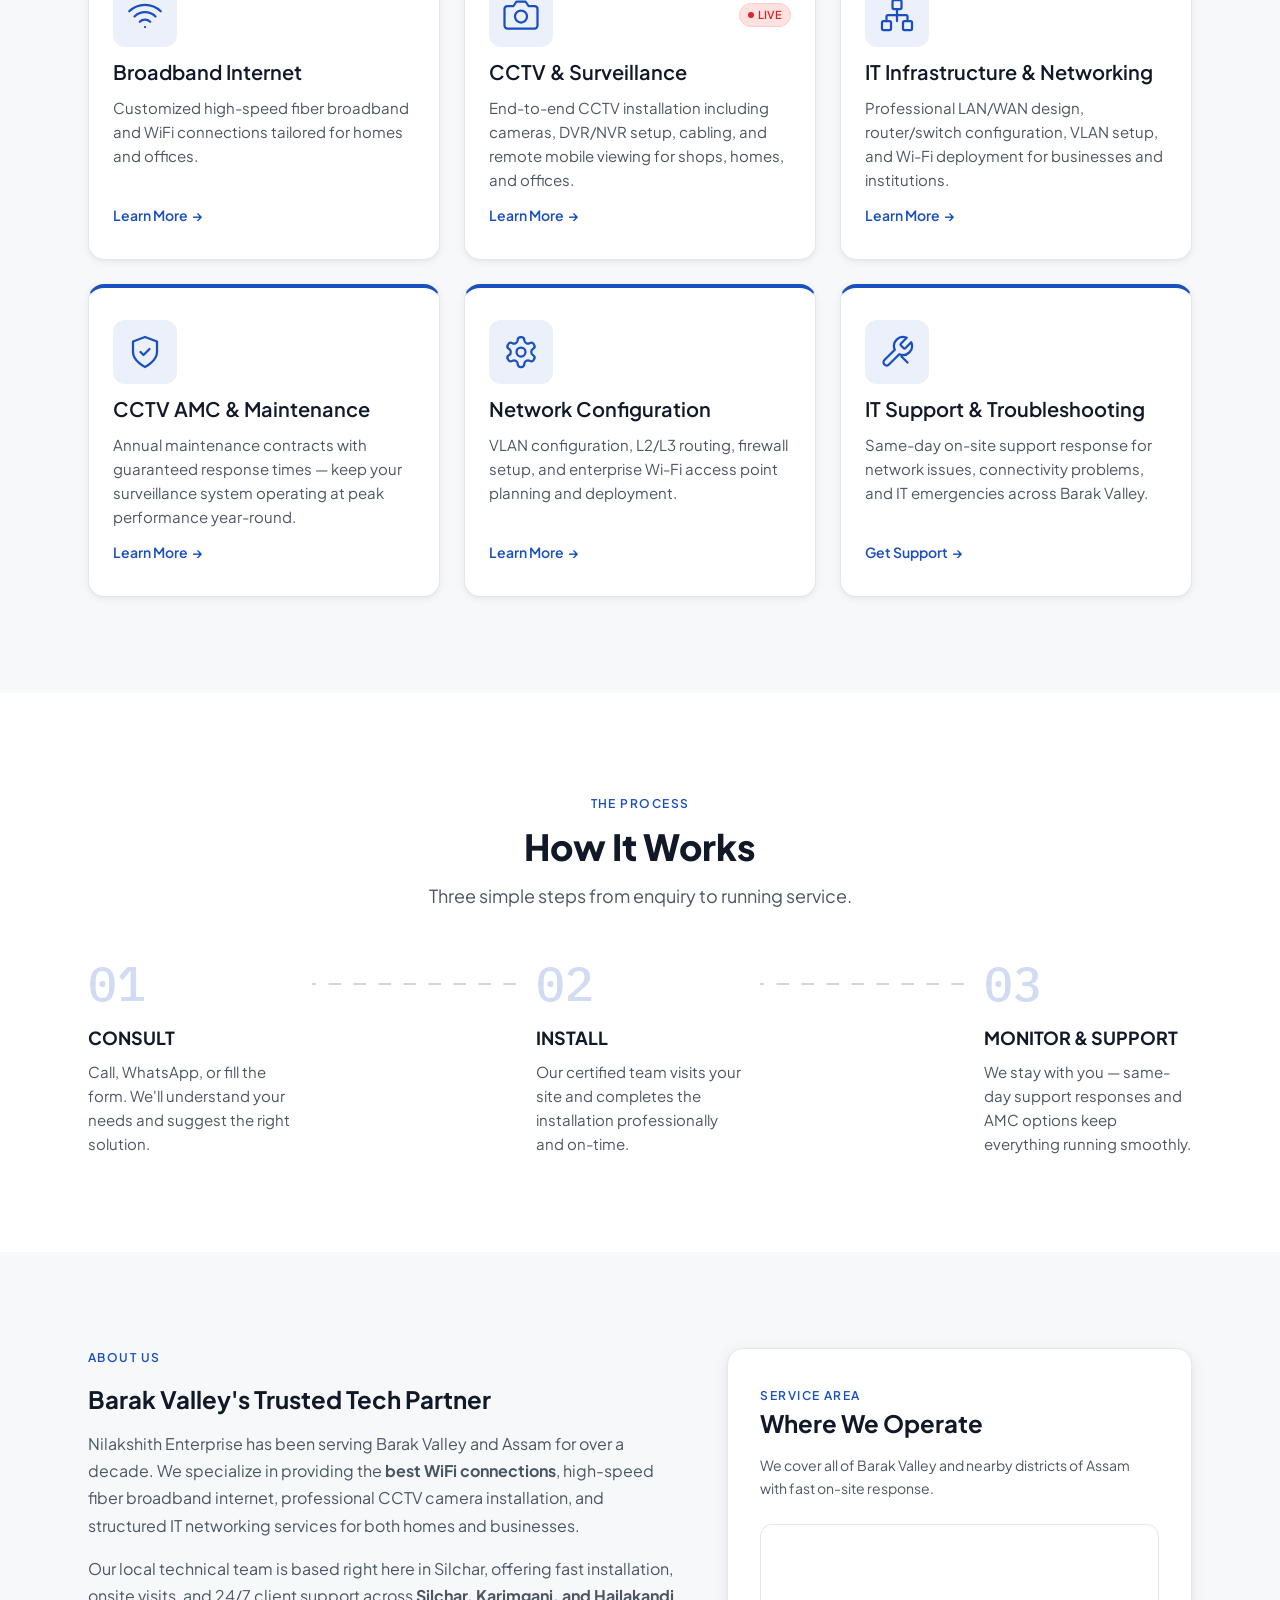
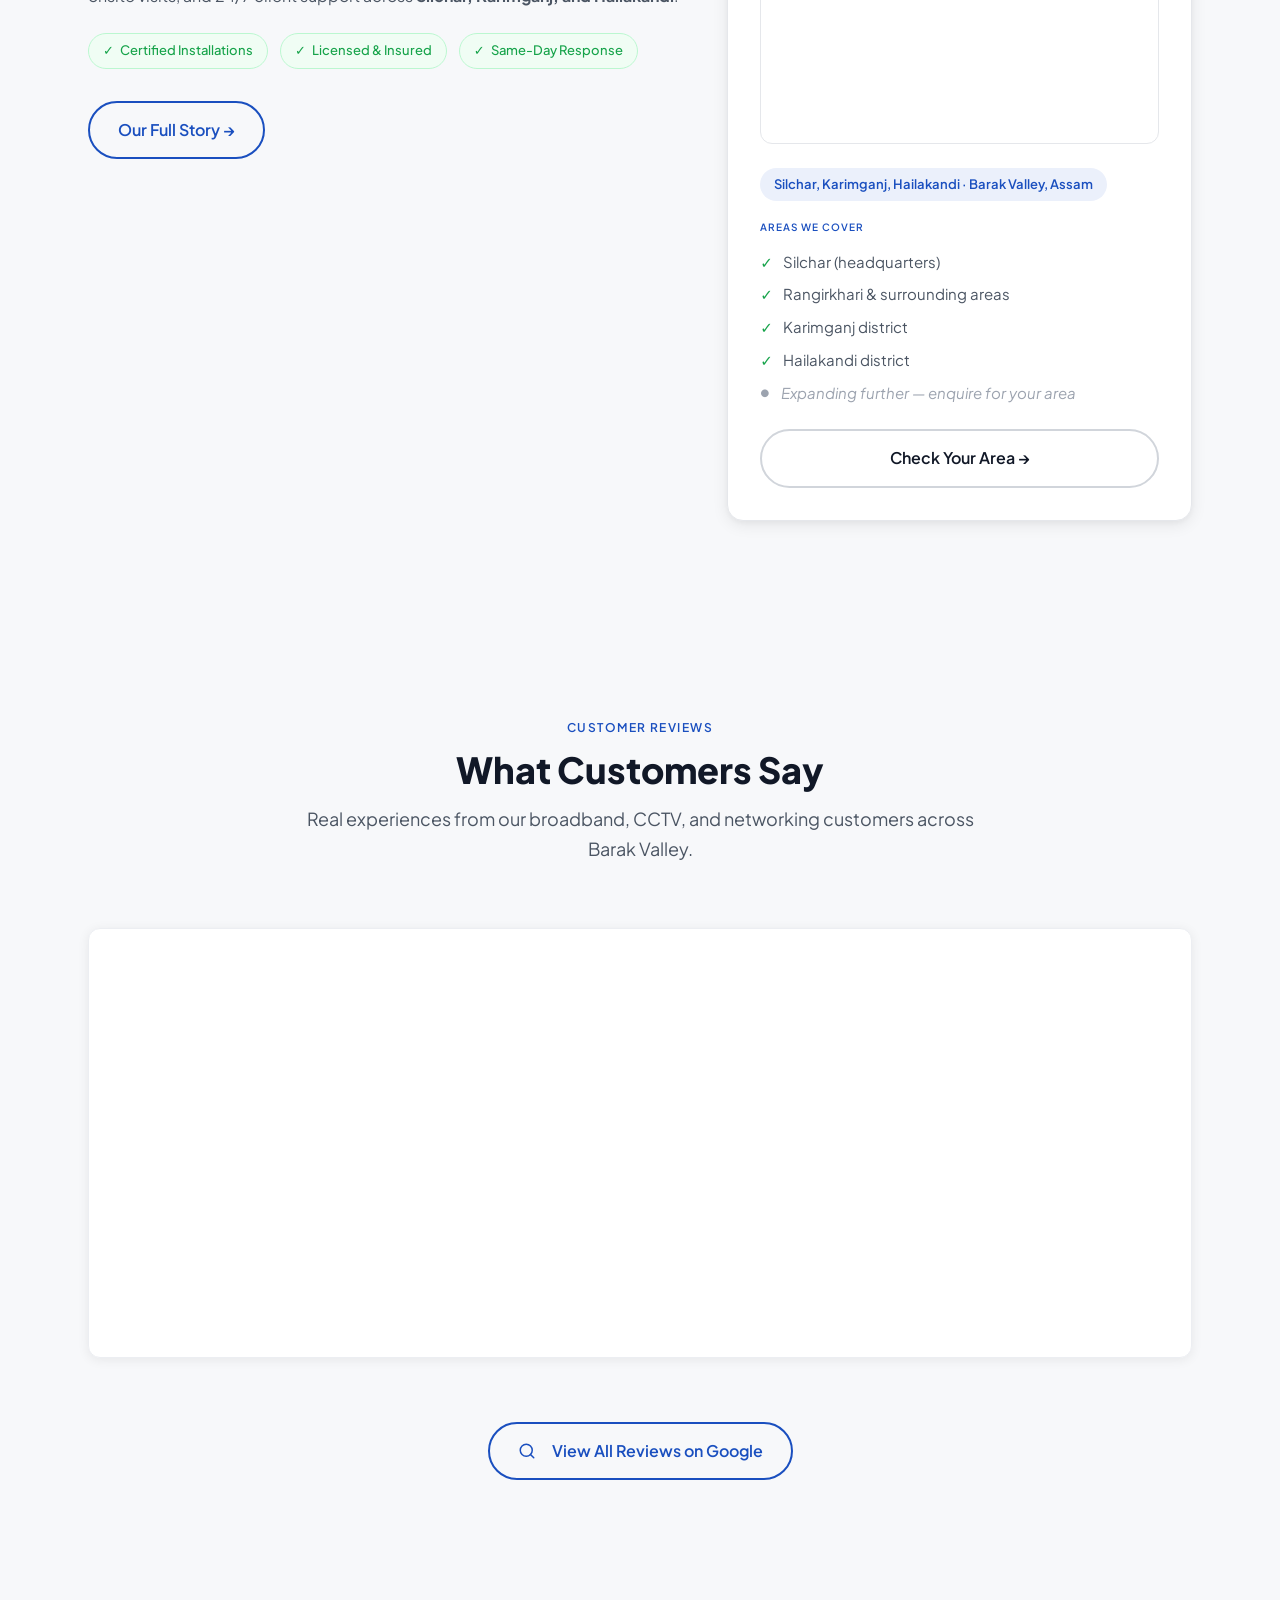
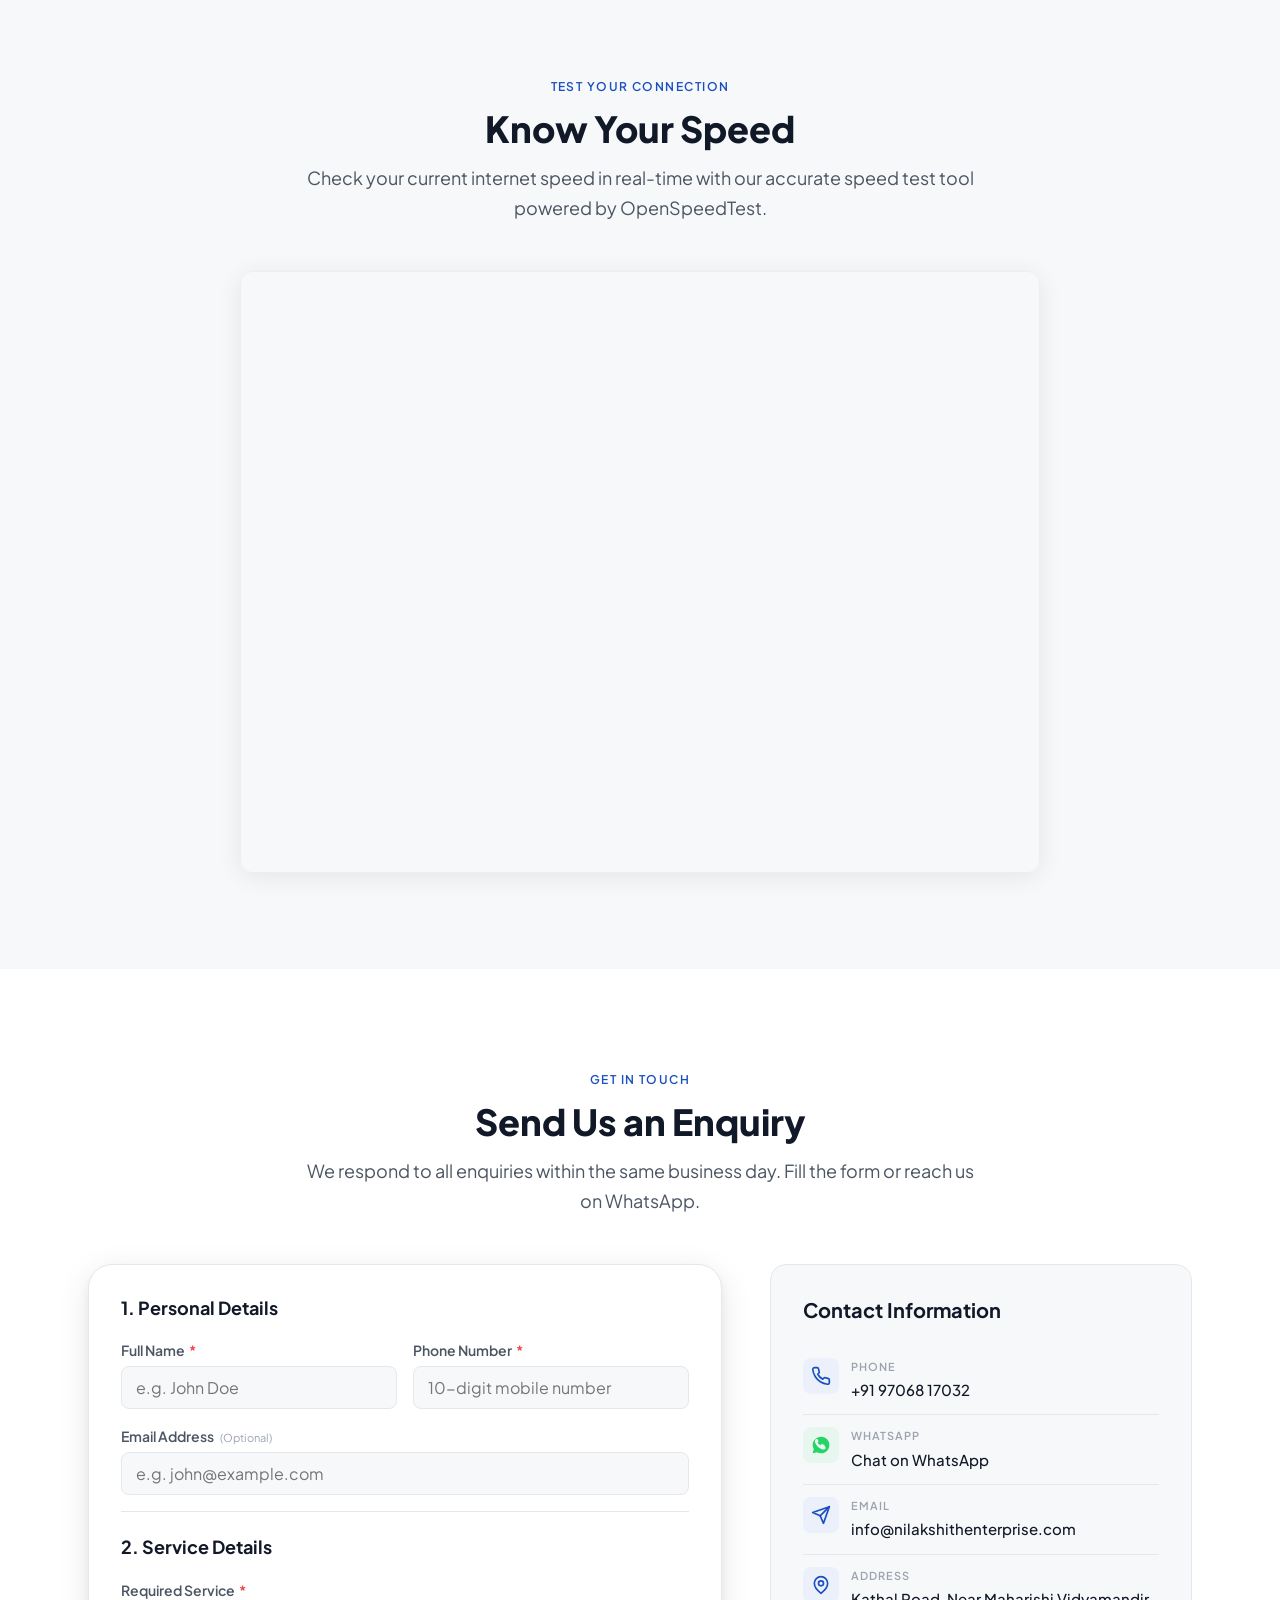
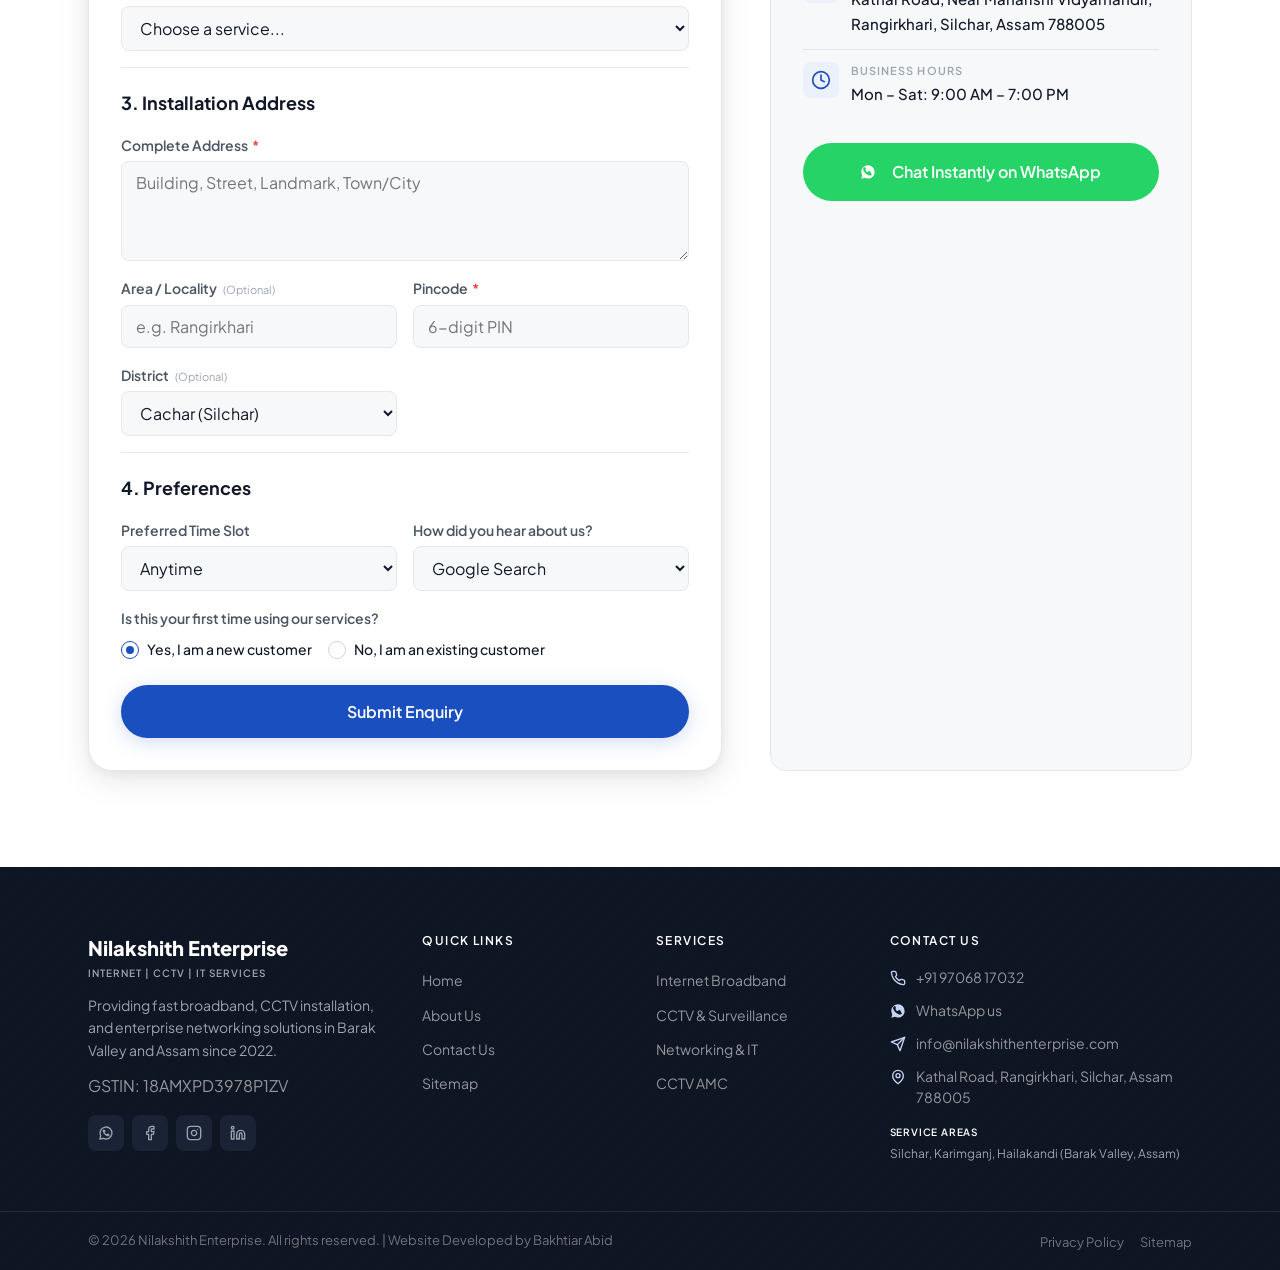
==== commit 9cf3aadc: "Remove fixed pricing plans and add customized broadband plan CTA sections" ====
--- a/index.html
+++ b/index.html
@@ -406,9 +406,9 @@
               <svg xmlns="http://www.w3.org/2000/svg" viewBox="0 0 24 24" fill="none" stroke="currentColor" stroke-width="1.5" stroke-linecap="round" stroke-linejoin="round"><path d="M12 20h.01"/><path d="M8.5 16.5a5 5 0 0 1 7 0"/><path d="M5 13a10 10 0 0 1 14 0"/><path d="M1.5 9.5a15 15 0 0 1 21 0"/></svg>
             </div>
             <h3 class="service-card__title">Broadband Internet</h3>
-            <p class="service-card__desc">High-speed fiber broadband plans for homes and offices with flexible speeds up to 150 Mbps.</p>
+            <p class="service-card__desc">Customized high-speed fiber broadband and WiFi connections tailored for homes and offices.</p>
             <a href="broadband.html" class="service-card__link">
-              View Plans <i>→</i>
+              Learn More <i>→</i>
             </a>
           </article>
 
@@ -619,102 +619,6 @@
       </div>
     </section>
 
-    <!-- ── SECTION 7: BROADBAND PLANS ───────────────────── -->
-    <section class="section section--surface" id="pricing" aria-labelledby="pricing-heading">
-      <div class="container">
-        <div class="section-header">
-          <span class="eyebrow" data-animate="fade-in">Internet Plans</span>
-          <h2 id="pricing-heading" data-animate="fade-up" data-animate-delay="100">Broadband Plans</h2>
-          <p data-animate="fade-up" data-animate-delay="200">Flexible high-speed internet plans with no hidden charges.</p>
-        </div>
-
-        <div class="plans-grid">
-          <!-- 30 Mbps -->
-          <div class="plan-card" data-animate="scale-in" data-animate-delay="80">
-            <div>
-              <div class="plan-card__title">Basic Plan</div>
-              <div class="plan-card__speed-row">
-                <span class="plan-card__speed-num">30</span>
-                <span class="plan-card__speed-unit">Mbps</span>
-              </div>
-            </div>
-            <p class="plan-card__desc">A practical everyday plan for browsing, study, and regular home use.</p>
-            <a href="broadband.html" class="btn btn--brand-outline btn--full" style="margin-top:auto;">Choose 30 Mbps</a>
-          </div>
-
-          <!-- 40 Mbps -->
-          <div class="plan-card" data-animate="scale-in" data-animate-delay="160">
-            <div>
-              <div class="plan-card__title">Value Plan</div>
-              <div class="plan-card__speed-row">
-                <span class="plan-card__speed-num">40</span>
-                <span class="plan-card__speed-unit">Mbps</span>
-              </div>
-            </div>
-            <p class="plan-card__desc">A balanced option for streaming, video calls, and smooth day-to-day usage.</p>
-            <a href="broadband.html" class="btn btn--brand-outline btn--full" style="margin-top:auto;">Choose 40 Mbps</a>
-          </div>
-
-          <!-- 50 Mbps — Popular -->
-          <div class="plan-card plan-card--popular" data-animate="scale-in" data-animate-delay="240">
-            <div class="plan-card__badge plan-card__badge--popular">Popular</div>
-            <div>
-              <div class="plan-card__title">Popular Plan</div>
-              <div class="plan-card__speed-row">
-                <span class="plan-card__speed-num">50</span>
-                <span class="plan-card__speed-unit">Mbps</span>
-              </div>
-            </div>
-            <p class="plan-card__desc">More speed for families who need reliable browsing, meetings, and entertainment.</p>
-            <a href="broadband.html" class="btn btn--primary btn--full" style="margin-top:auto;">Choose 50 Mbps</a>
-          </div>
-
-          <!-- 80 Mbps -->
-          <div class="plan-card" data-animate="scale-in" data-animate-delay="320">
-            <div>
-              <div class="plan-card__title">Family Plan</div>
-              <div class="plan-card__speed-row">
-                <span class="plan-card__speed-num">80</span>
-                <span class="plan-card__speed-unit">Mbps</span>
-              </div>
-            </div>
-            <p class="plan-card__desc">A strong fit for multiple devices, heavier streaming, and work-from-home setups.</p>
-            <a href="broadband.html" class="btn btn--brand-outline btn--full" style="margin-top:auto;">Choose 80 Mbps</a>
-          </div>
-
-          <!-- 100 Mbps — Best Value -->
-          <div class="plan-card plan-card--bestvalue" data-animate="scale-in" data-animate-delay="400">
-            <div class="plan-card__badge plan-card__badge--bestvalue">Best Value</div>
-            <div>
-              <div class="plan-card__title">Premium Plan</div>
-              <div class="plan-card__speed-row">
-                <span class="plan-card__speed-num">100</span>
-                <span class="plan-card__speed-unit">Mbps</span>
-              </div>
-            </div>
-            <p class="plan-card__desc">A high-performance choice for busy homes, offices, and uninterrupted daily use.</p>
-            <a href="broadband.html" class="btn btn--accent btn--full" style="margin-top:auto;">Choose 100 Mbps</a>
-          </div>
-
-          <!-- 150 Mbps -->
-          <div class="plan-card" data-animate="scale-in" data-animate-delay="480">
-            <div>
-              <div class="plan-card__title">Power Plan</div>
-              <div class="plan-card__speed-row">
-                <span class="plan-card__speed-num">150</span>
-                <span class="plan-card__speed-unit">Mbps</span>
-              </div>
-            </div>
-            <p class="plan-card__desc">Our fastest plan for high-demand homes and performance-focused workplaces.</p>
-            <a href="broadband.html" class="btn btn--brand-outline btn--full" style="margin-top:auto;">Choose 150 Mbps</a>
-          </div>
-        </div>
-
-        <p class="pricing-footer-note" data-animate="fade-up">
-          All plans include unlimited data. Installation charges are free with 6 months initial upfront recharge. We also offer IPTV as an additional service for Rs. 235/month. <a href="broadband.html">Learn more about plans →</a>
-        </p>
-      </div>
-    </section>
 
     <!-- ── SECTION: KNOW YOUR SPEED ──────────────────────── -->
     <section class="section section--surface" id="speedtest" aria-labelledby="speedtest-heading">
@@ -789,17 +693,15 @@
                 <!-- Conditional Section: Broadband -->
                 <div id="form-cond-broadband" class="form-conditional-group hidden">
                   <div class="form-group">
-                    <label for="form-broadband-plan" class="form-label">Select Internet Broadband Plan <span class="required">*</span></label>
+                    <label for="form-broadband-plan" class="form-label">Desired Broadband Speed / Plan <span class="required">*</span></label>
                     <select id="form-broadband-plan" name="entry.226944424" class="form-select">
-                      <option value="" disabled selected>Choose a plan...</option>
-                      <option value="30mbps Rs.400">30 Mbps</option>
-                      <option value="40mbps Rs.500">40 Mbps</option>
-                      <option value="50mbps Rs.600">50 Mbps</option>
-                      <option value="80mbps Rs.700">80 Mbps</option>
-                      <option value="100mbps Rs.800">100 Mbps</option>
-                      <option value="150mbps Rs.1000">150 Mbps</option>
+                      <option value="" disabled selected>Choose desired speed...</option>
+                      <option value="Customized Home Plan">Customized Home Plan</option>
+                      <option value="Customized Business/Office Plan">Customized Business/Office Plan</option>
+                      <option value="Dedicated Leased Line">Dedicated Leased Line / Enterprise</option>
+                      <option value="Other / Not Sure">Other / Not Sure</option>
                     </select>
-                    <span class="form-error-msg">Please select a plan</span>
+                    <span class="form-error-msg">Please select a plan preference</span>
                   </div>
                   <div class="form-group checkbox-group">
                     <label class="checkbox-label">
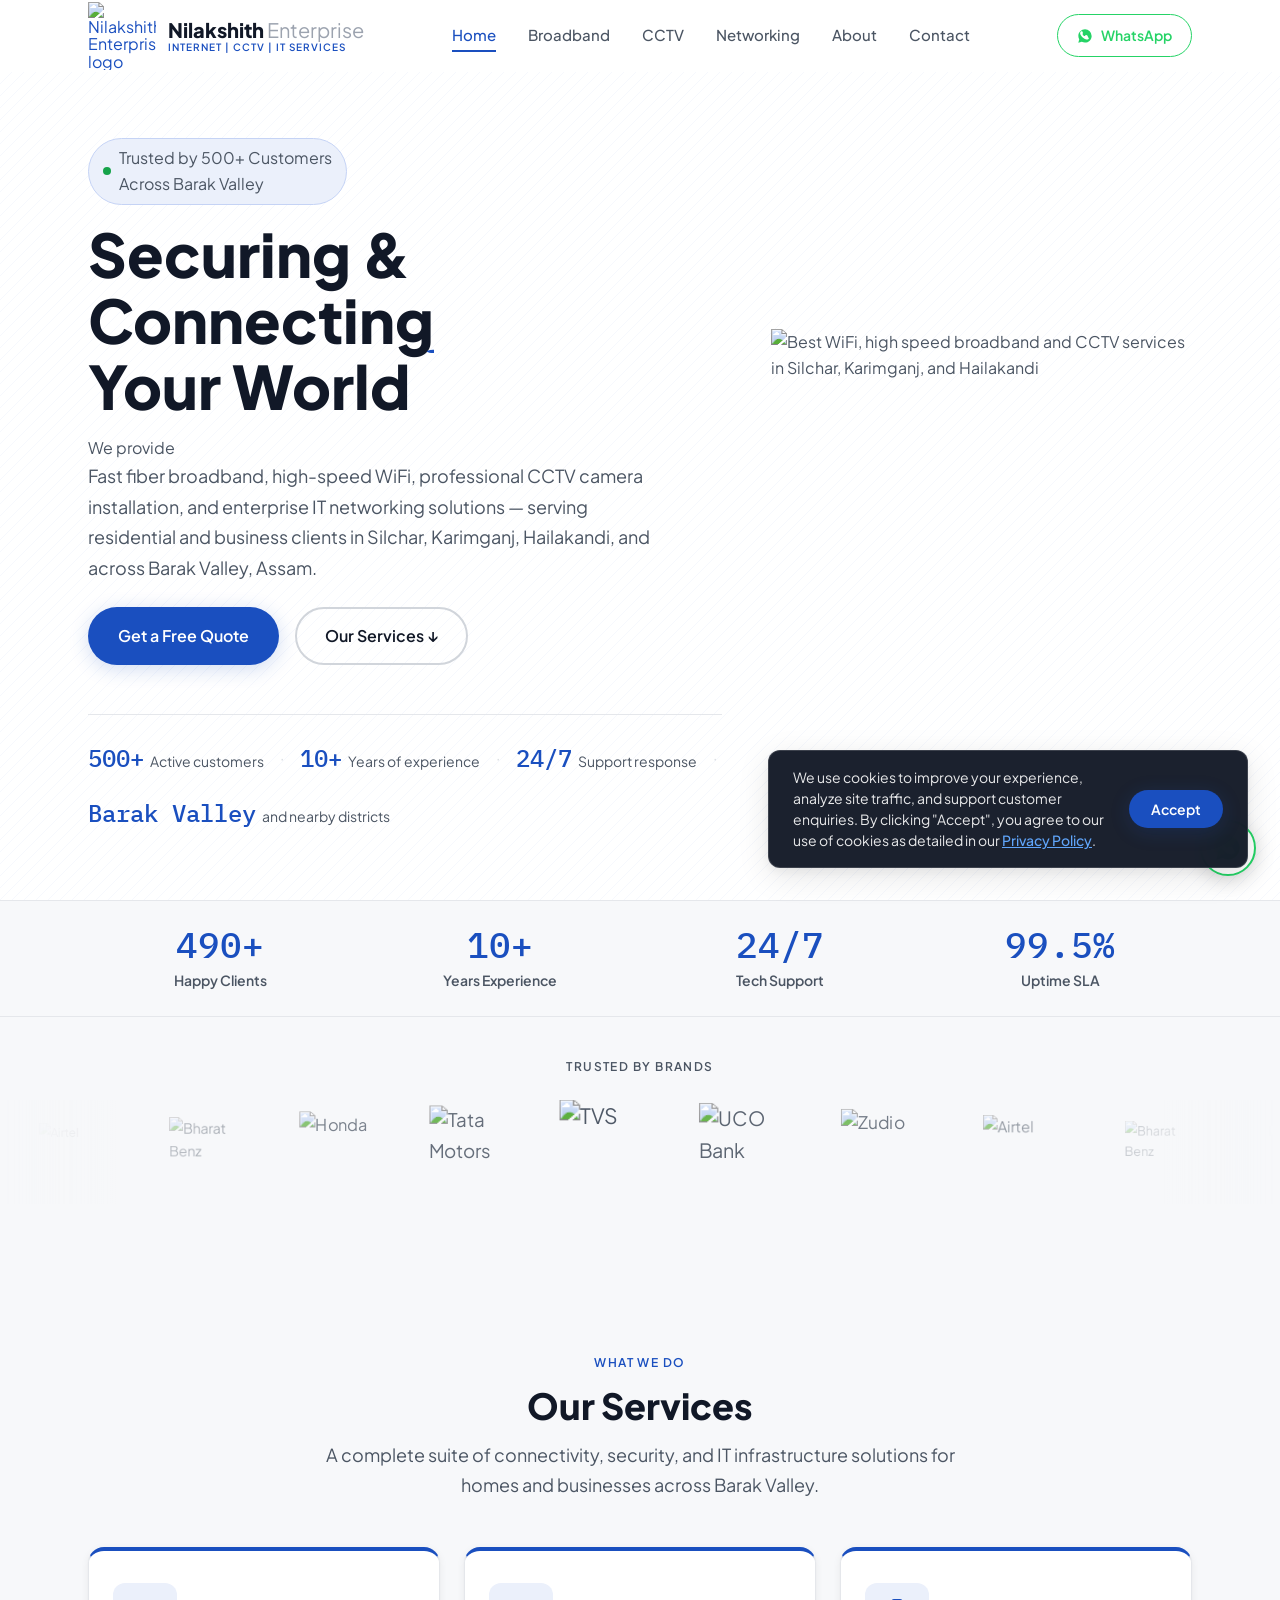
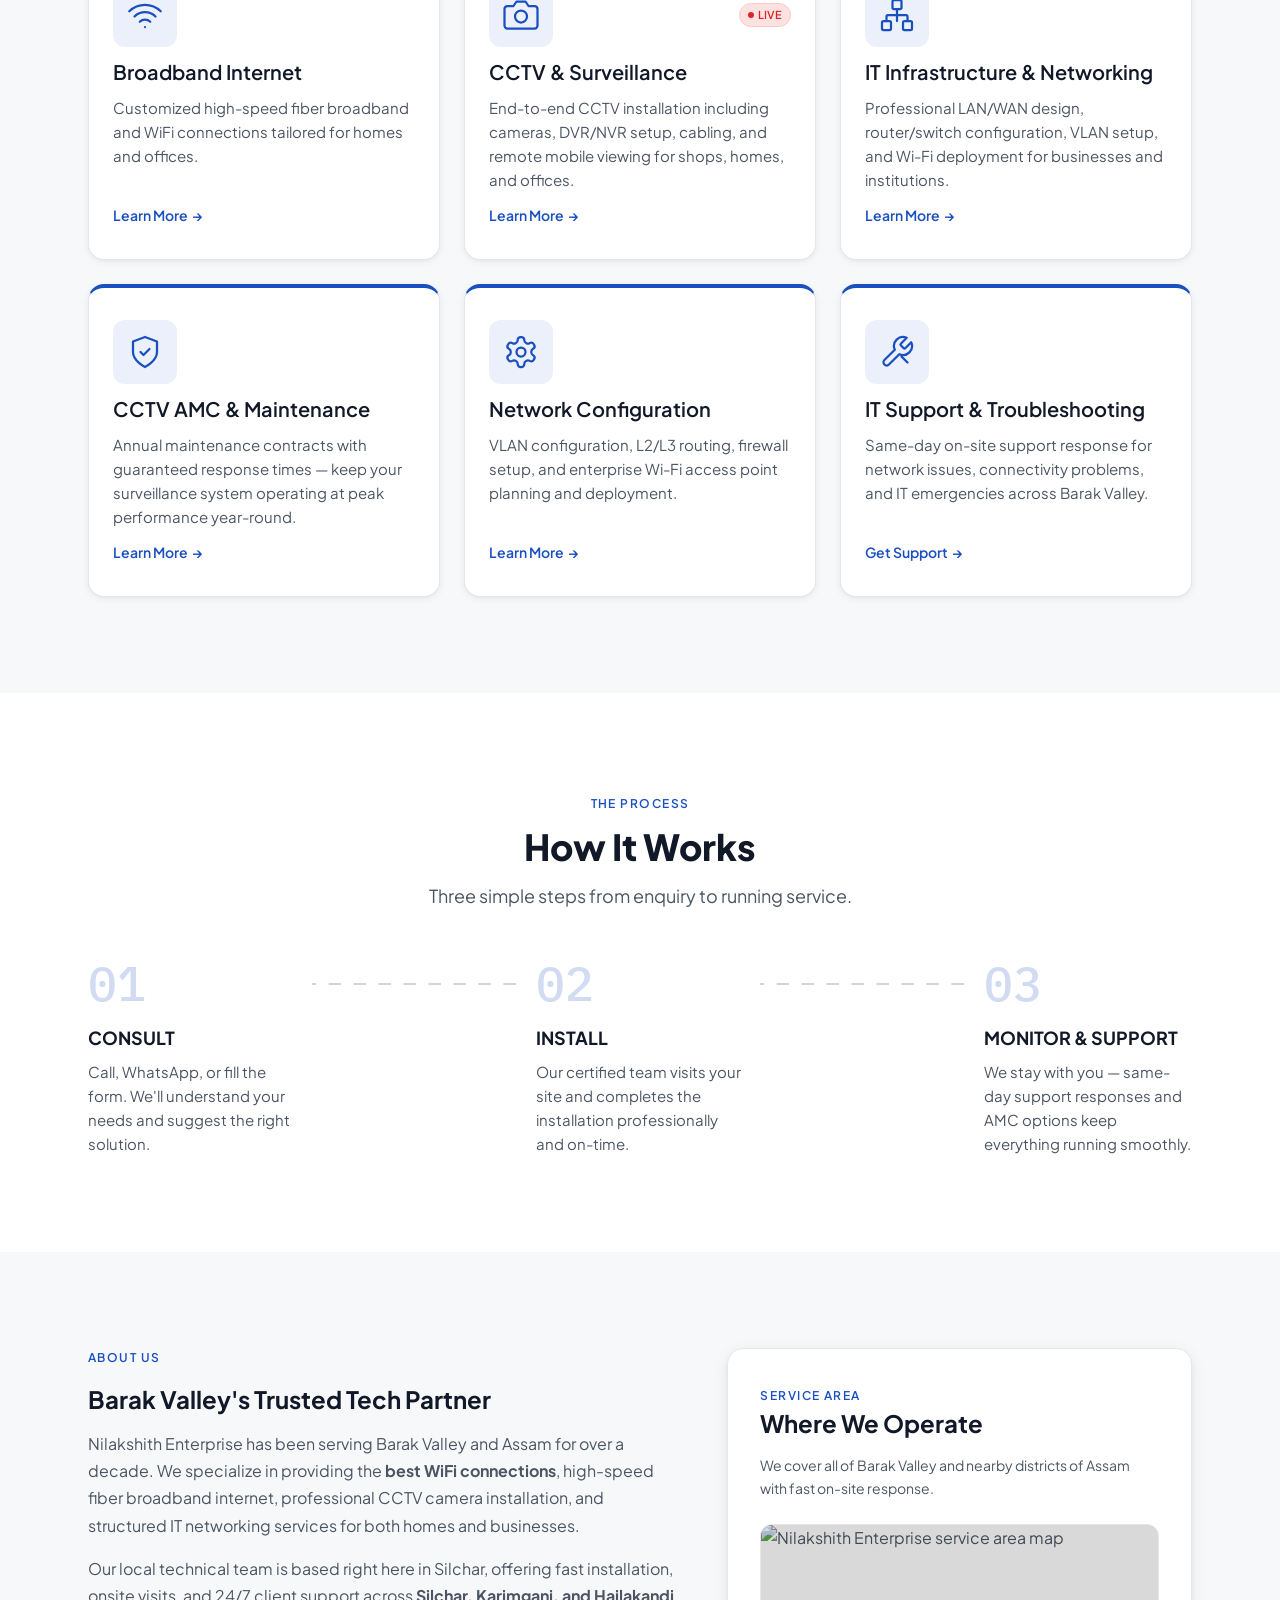
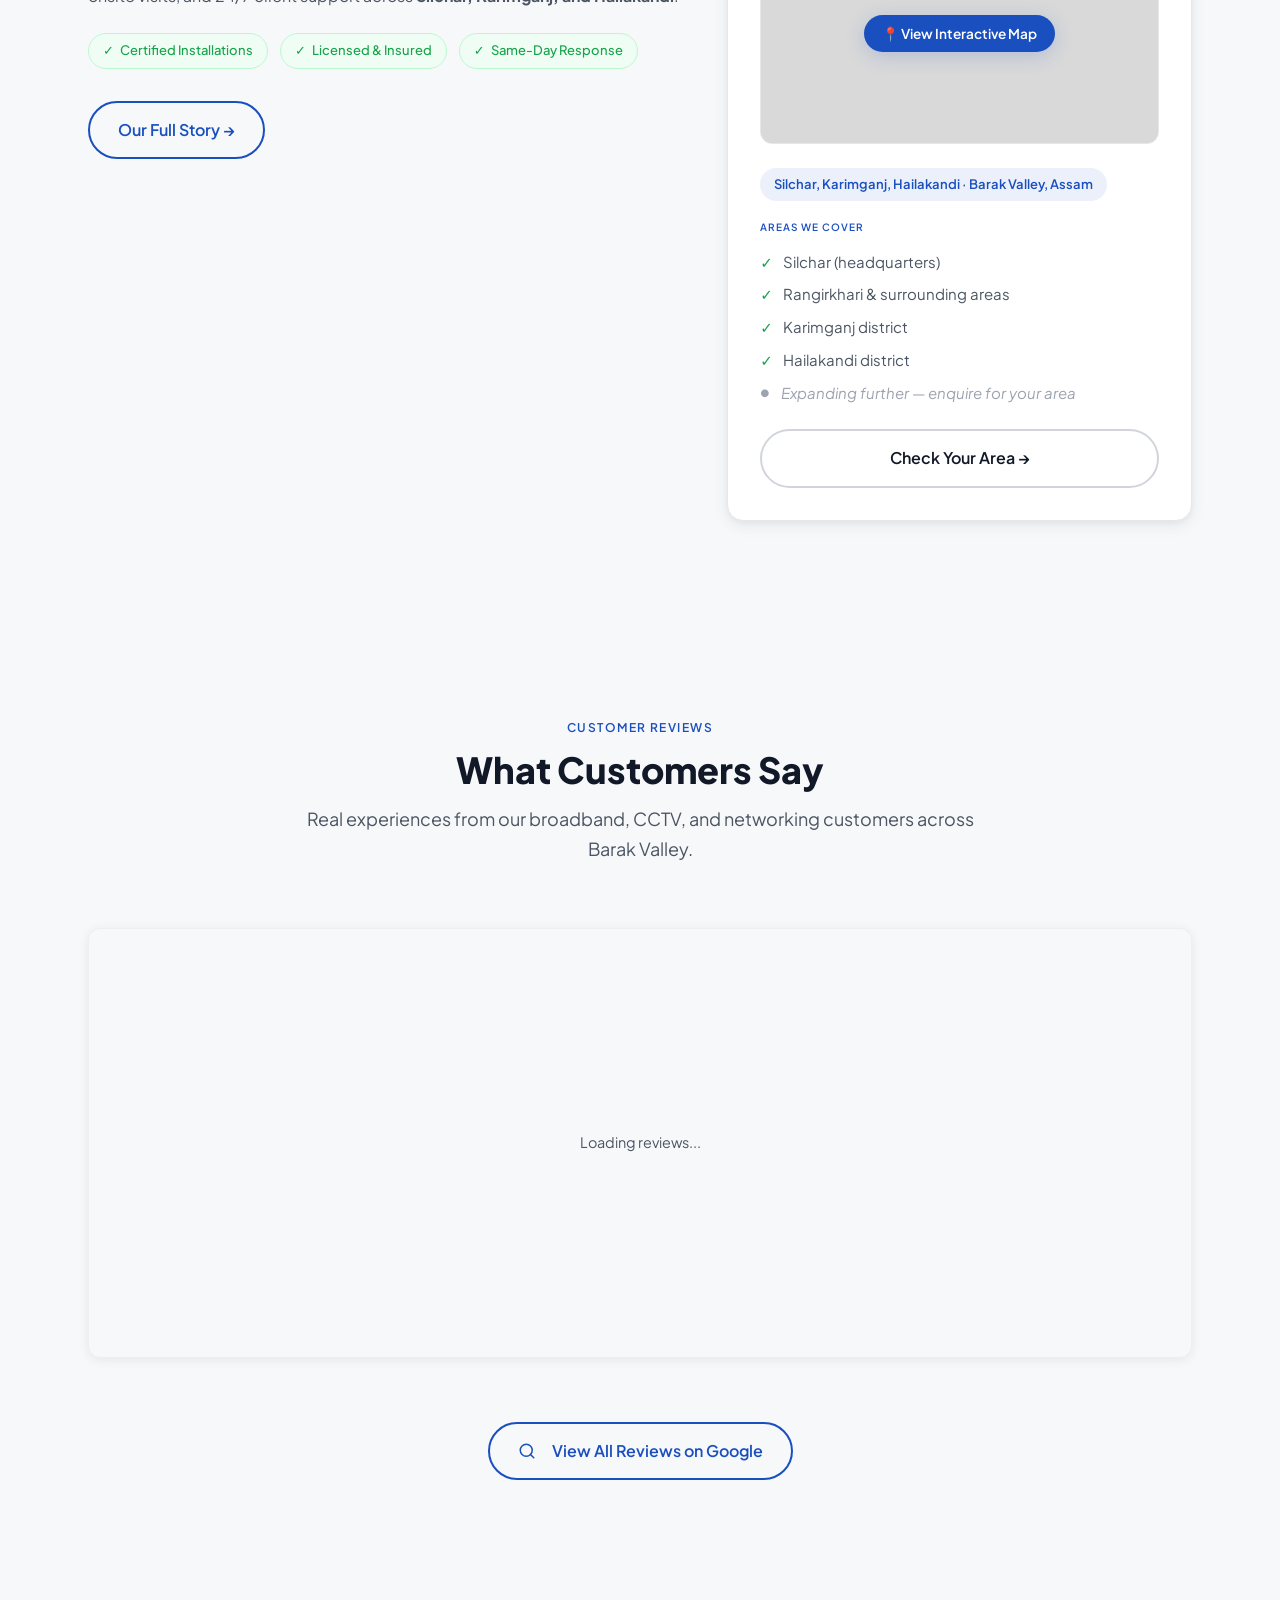
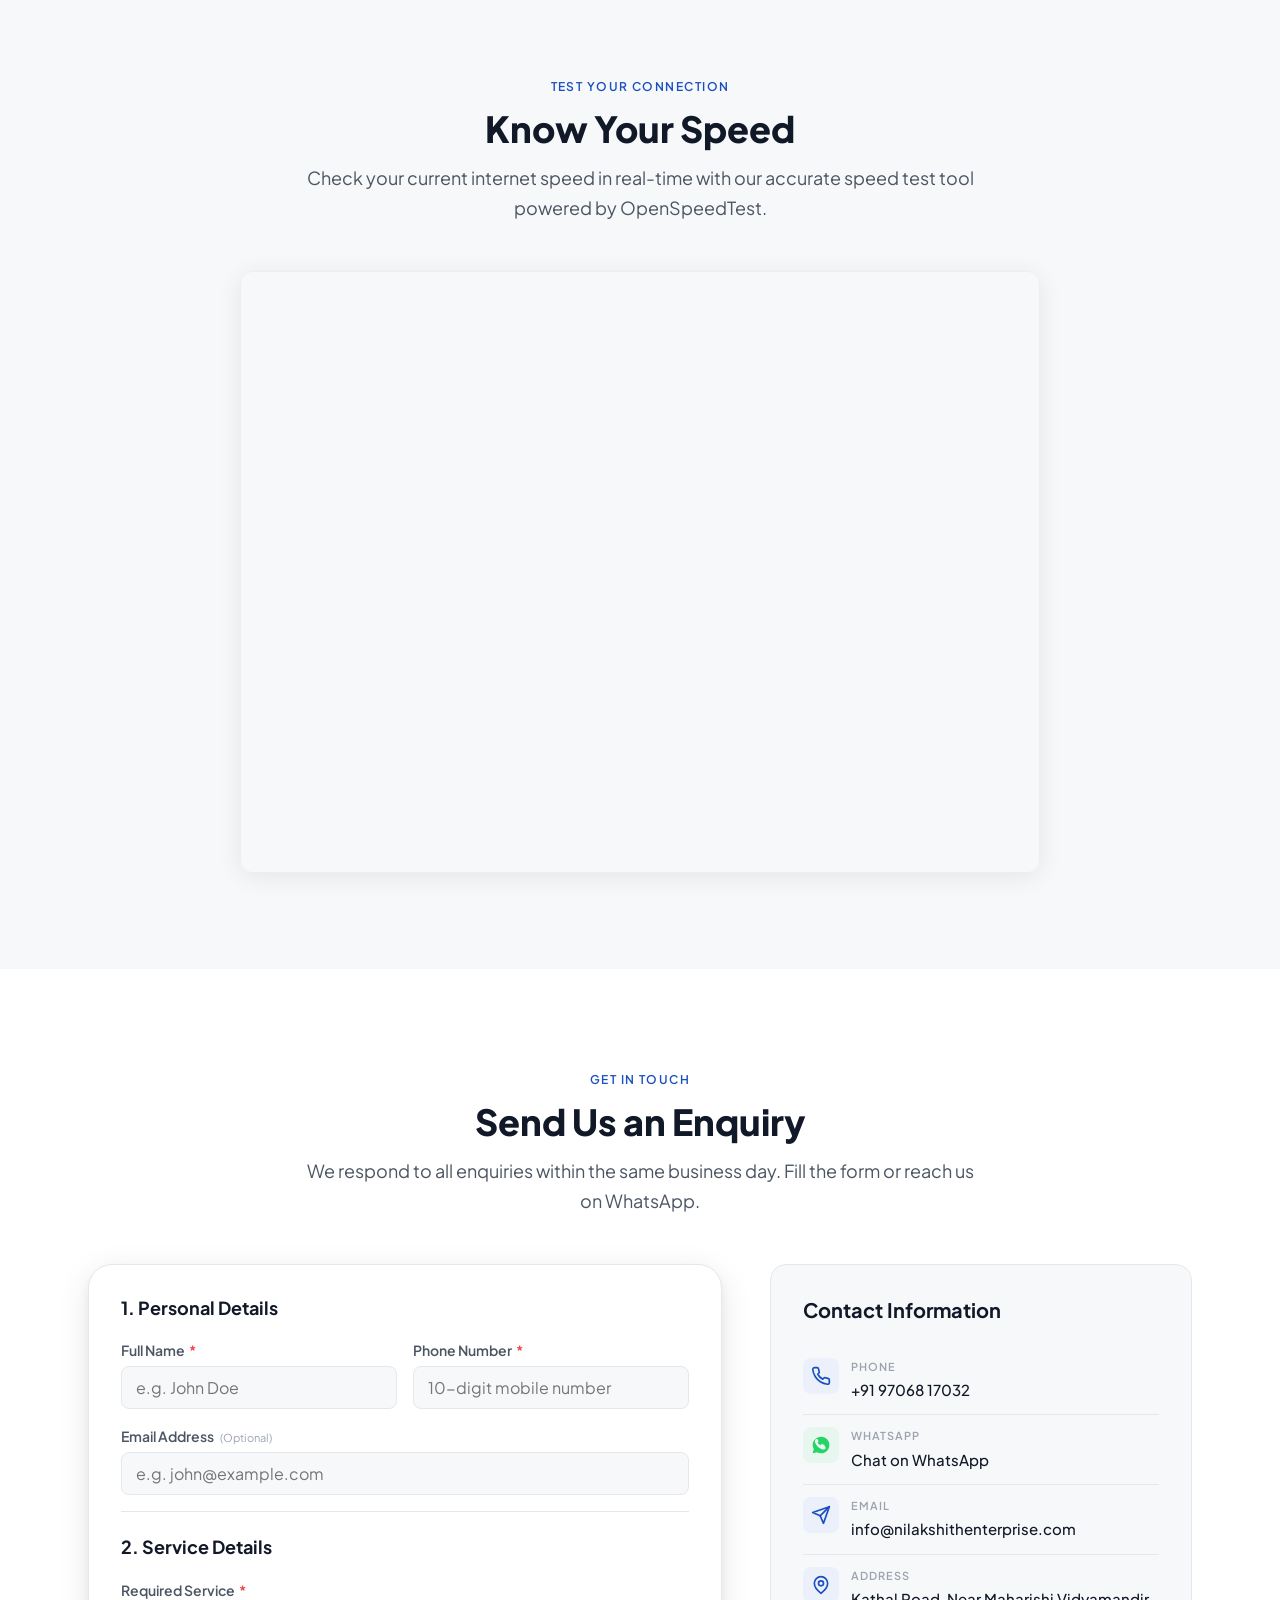
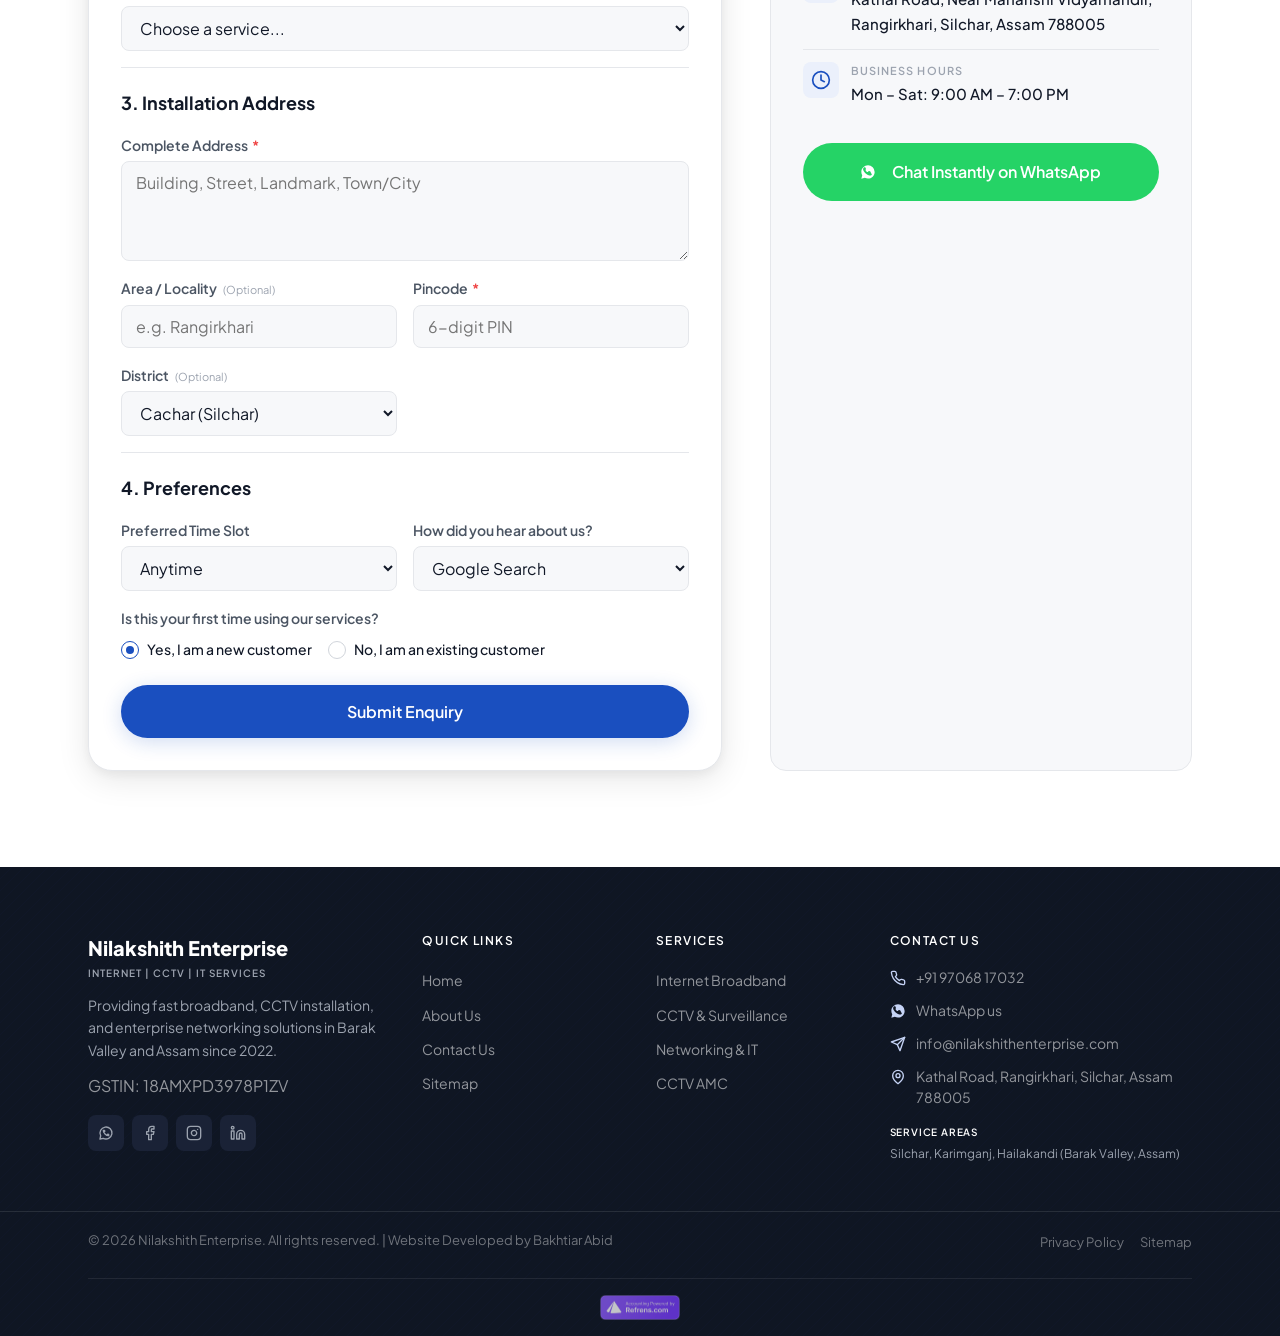
==== commit bb7a39cb: "feat: add refrens badge to footer, decrease its size, and fix google form submission with hidden ifr" ====
--- a/index.html
+++ b/index.html
@@ -3,9 +3,10 @@
 <head>
   <meta charset="UTF-8" />
   <meta name="viewport" content="width=device-width, initial-scale=1.0" />
-  <title>Nilakshith Enterprise — Best WiFi, Broadband & CCTV in Silchar, Karimganj, Hailakandi</title>
-  <meta name="description" content="Looking for the best WiFi or broadband in Silchar, Karimganj, or Hailakandi? Nilakshith Enterprise provides fast fiber internet and professional CCTV camera installation." />
-  <link rel="canonical" href="https://nilakshithenterprise.in/" />
+  <title>Best WiFi, Broadband & CCTV in Silchar — Nilakshith Enterprise</title>
+  <meta name="description" content="Fast fiber broadband, WiFi & CCTV installation in Silchar, Karimganj & Hailakandi. 500+ customers. 24/7 support. Get a free quote today." />
+  <meta name="keywords" content="broadband internet Silchar, WiFi connection Karimganj, CCTV installation Silchar, fiber broadband Barak Valley, internet provider Hailakandi, CCTV AMC Assam" />
+  <link rel="canonical" href="https://www.nilakshithenterprise.com/" />
 
   <!-- Favicon -->
   <link rel="icon" type="image/x-icon" href="assets/img/favicon.ico" />
@@ -14,75 +15,159 @@
 
   <!-- Open Graph -->
   <meta property="og:type"        content="website" />
-  <meta property="og:title"       content="Nilakshith Enterprise — Best WiFi, Broadband & CCTV in Silchar, Karimganj, Hailakandi" />
-  <meta property="og:description" content="Looking for the best WiFi or broadband in Silchar, Karimganj, or Hailakandi? Get high-speed fiber internet and CCTV camera installation." />
-  <meta property="og:url"         content="https://nilakshithenterprise.in/" />
+  <meta property="og:title"       content="Best WiFi, Broadband & CCTV in Silchar — Nilakshith Enterprise" />
+  <meta property="og:description" content="Fast fiber broadband, WiFi & CCTV installation in Silchar, Karimganj & Hailakandi. 500+ customers. 24/7 support." />
+  <meta property="og:url"         content="https://www.nilakshithenterprise.com/" />
+  <meta property="og:image"       content="https://www.nilakshithenterprise.com/assets/img/hero-graphic-840.webp" />
+  <meta property="og:image:alt"   content="Nilakshith Enterprise — WiFi, Broadband and CCTV services in Silchar, Assam" />
+  <meta property="og:site_name"   content="Nilakshith Enterprise" />
+  <meta property="og:locale"      content="en_IN" />
+
+  <!-- Twitter / X Cards -->
+  <meta name="twitter:card"        content="summary_large_image" />
+  <meta name="twitter:title"       content="Best WiFi, Broadband & CCTV in Silchar — Nilakshith Enterprise" />
+  <meta name="twitter:description" content="Fast fiber broadband, WiFi & CCTV in Silchar, Karimganj & Hailakandi. 500+ customers. 24/7 support." />
+  <meta name="twitter:image"       content="https://www.nilakshithenterprise.com/assets/img/hero-graphic-840.webp" />
 
   <!-- Preload critical resources -->
   <link rel="preload" as="image" href="assets/img/logo_trans.webp" />
   <link rel="preconnect" href="https://fonts.googleapis.com" crossorigin />
   <link rel="preconnect" href="https://fonts.gstatic.com" crossorigin />
-  <link rel="preconnect" href="https://widget.tagembed.com" />
-
   <!-- Stylesheets -->
   <link rel="stylesheet" href="assets/css/styles.css" />
   <link rel="stylesheet" href="assets/css/components.css" />
   <!-- Google Fonts deferred to avoid render-blocking -->
-  <link rel="preload" as="style" href="https://fonts.googleapis.com/css2?family=Plus+Jakarta+Sans:wght@400;500;600;700;800&family=IBM+Plex+Mono:wght@400;500&display=swap" onload="this.onload=null;this.rel='stylesheet'" />
-  <noscript><link rel="stylesheet" href="https://fonts.googleapis.com/css2?family=Plus+Jakarta+Sans:wght@400;500;600;700;800&family=IBM+Plex+Mono:wght@400;500&display=swap" /></noscript>
-
-  <!-- LocalBusiness JSON-LD -->
+  <link rel="preload" as="style" href="https://fonts.googleapis.com/css2?family=Plus+Jakarta+Sans:wght@400;500;600;700;800&family=IBM+Plex+Mono:wght@400;500&display=optional" onload="this.onload=null;this.rel='stylesheet'" />
+  <noscript><link rel="stylesheet" href="https://fonts.googleapis.com/css2?family=Plus+Jakarta+Sans:wght@400;500;600;700;800&family=IBM+Plex+Mono:wght@400;500&display=optional" /></noscript>
+
+  <!-- Structured Data JSON-LD (SEO + GEO Optimized) -->
   <script type="application/ld+json">
   {
     "@context": "https://schema.org",
-    "@type": "LocalBusiness",
-    "name": "Nilakshith Enterprise",
-    "description": "Best WiFi connection, high-speed broadband, CCTV camera installation, and IT networking services in Barak Valley and Assam.",
-    "url": "https://nilakshithenterprise.in",
-    "telephone": "+919706817032",
-    "email": "info@nilakshithenterprise.com",
-    "address": {
-      "@type": "PostalAddress",
-      "streetAddress": "Kathal Road, Near Maharishi Vidyamandir, Rangirkhari",
-      "addressLocality": "Silchar",
-      "addressRegion": "Assam",
-      "postalCode": "788005",
-      "addressCountry": "IN"
-    },
-    "geo": {
-      "@type": "GeoCoordinates",
-      "latitude": 24.8025006,
-      "longitude": 92.7847028
-    },
-    "areaServed": [
+    "@graph": [
       {
-        "@type": "AdministrativeArea",
-        "name": "Silchar"
+        "@type": "LocalBusiness",
+        "@id": "https://www.nilakshithenterprise.com/#business",
+        "name": "Nilakshith Enterprise",
+        "description": "Best WiFi connection, high-speed fiber broadband, CCTV camera installation, and IT networking services in Barak Valley and Assam. Serving 500+ customers across Silchar, Karimganj, and Hailakandi since 2014.",
+        "url": "https://www.nilakshithenterprise.com",
+        "telephone": "+919706817032",
+        "email": "info@nilakshithenterprise.com",
+        "image": "https://www.nilakshithenterprise.com/assets/img/logo_trans.webp",
+        "priceRange": "₹₹",
+        "address": {
+          "@type": "PostalAddress",
+          "streetAddress": "Kathal Road, Near Maharishi Vidyamandir, Rangirkhari",
+          "addressLocality": "Silchar",
+          "addressRegion": "Assam",
+          "postalCode": "788005",
+          "addressCountry": "IN"
+        },
+        "geo": {
+          "@type": "GeoCoordinates",
+          "latitude": 24.8025006,
+          "longitude": 92.7847028
+        },
+        "areaServed": [
+          { "@type": "AdministrativeArea", "name": "Silchar" },
+          { "@type": "AdministrativeArea", "name": "Karimganj" },
+          { "@type": "AdministrativeArea", "name": "Hailakandi" },
+          { "@type": "AdministrativeArea", "name": "Barak Valley" },
+          { "@type": "AdministrativeArea", "name": "Assam" }
+        ],
+        "serviceType": ["Internet Broadband", "WiFi Connection", "CCTV Camera Installation", "IT Networking", "Network Configuration", "CCTV AMC"],
+        "openingHoursSpecification": [
+          {
+            "@type": "OpeningHoursSpecification",
+            "dayOfWeek": ["Monday","Tuesday","Wednesday","Thursday","Friday","Saturday"],
+            "opens": "09:00",
+            "closes": "19:00"
+          }
+        ],
+        "sameAs": [
+          "https://www.google.com/maps/place/NILAKSHITH+ENTERPRISE/@24.8025006,92.7847028,17z"
+        ]
       },
       {
-        "@type": "AdministrativeArea",
-        "name": "Karimganj"
+        "@type": "WebSite",
+        "@id": "https://www.nilakshithenterprise.com/#website",
+        "name": "Nilakshith Enterprise",
+        "url": "https://www.nilakshithenterprise.com",
+        "description": "Best WiFi, Broadband & CCTV services in Silchar, Karimganj, Hailakandi and Barak Valley, Assam.",
+        "inLanguage": "en-IN",
+        "potentialAction": {
+          "@type": "SearchAction",
+          "target": "https://www.nilakshithenterprise.com/contact.html?q={search_term_string}",
+          "query-input": "required name=search_term_string"
+        }
       },
       {
-        "@type": "AdministrativeArea",
-        "name": "Hailakandi"
+        "@type": "WebPage",
+        "@id": "https://www.nilakshithenterprise.com/#webpage",
+        "url": "https://www.nilakshithenterprise.com/",
+        "name": "Best WiFi, Broadband & CCTV in Silchar — Nilakshith Enterprise",
+        "description": "Fast fiber broadband, WiFi & CCTV installation in Silchar, Karimganj & Hailakandi. 500+ customers. 24/7 support.",
+        "isPartOf": { "@id": "https://www.nilakshithenterprise.com/#website" },
+        "about": { "@id": "https://www.nilakshithenterprise.com/#business" },
+        "dateModified": "2026-06-29",
+        "speakable": {
+          "@type": "SpeakableSpecification",
+          "cssSelector": ["h1", ".hero__subtext", ".service-card__title", ".service-card__desc"]
+        }
       },
       {
-        "@type": "AdministrativeArea",
-        "name": "Barak Valley"
-      },
-      {
-        "@type": "AdministrativeArea",
-        "name": "Assam"
-      }
-    ],
-    "serviceType": ["Internet Broadband", "WiFi Connection", "CCTV Camera Installation", "IT Networking"],
-    "openingHoursSpecification": [
-      {
-        "@type": "OpeningHoursSpecification",
-        "dayOfWeek": ["Monday","Tuesday","Wednesday","Thursday","Friday","Saturday"],
-        "opens": "09:00",
-        "closes": "19:00"
+        "@type": "FAQPage",
+        "@id": "https://www.nilakshithenterprise.com/#faq",
+        "mainEntity": [
+          {
+            "@type": "Question",
+            "name": "What is the best broadband provider in Silchar?",
+            "acceptedAnswer": {
+              "@type": "Answer",
+              "text": "Nilakshith Enterprise is one of the top-rated broadband and WiFi providers in Silchar, Assam, serving over 500 residential and business customers across Barak Valley. We offer fiber broadband plans from 30 to 150 Mbps with 24/7 technical support and same-day installation response."
+            }
+          },
+          {
+            "@type": "Question",
+            "name": "Do you provide WiFi and broadband in Karimganj and Hailakandi?",
+            "acceptedAnswer": {
+              "@type": "Answer",
+              "text": "Yes. Nilakshith Enterprise provides high-speed fiber broadband and WiFi connections across all three districts of Barak Valley — Cachar (Silchar), Karimganj, and Hailakandi. Contact us at +91 9706817032 to check availability in your area."
+            }
+          },
+          {
+            "@type": "Question",
+            "name": "How much does CCTV camera installation cost in Silchar?",
+            "acceptedAnswer": {
+              "@type": "Answer",
+              "text": "CCTV installation costs in Silchar depend on the number of cameras, type (dome, bullet, PTZ), and features like night vision or remote mobile viewing. Nilakshith Enterprise provides customized quotes — contact us for a free site assessment and pricing for your home or business."
+            }
+          },
+          {
+            "@type": "Question",
+            "name": "What broadband plans are available in Barak Valley?",
+            "acceptedAnswer": {
+              "@type": "Answer",
+              "text": "Nilakshith Enterprise offers customized fiber broadband plans for homes (starting from 30 Mbps) and businesses (dedicated leased lines and enterprise packages). All plans include 24/7 support. We also offer IPTV add-ons for an additional ₹235/month."
+            }
+          },
+          {
+            "@type": "Question",
+            "name": "Do you offer CCTV Annual Maintenance Contracts (AMC)?",
+            "acceptedAnswer": {
+              "@type": "Answer",
+              "text": "Yes. Nilakshith Enterprise provides CCTV Annual Maintenance Contracts (AMC) with guaranteed response times. Our AMC service keeps your surveillance system operating at peak performance year-round, covering camera cleaning, DVR/NVR maintenance, and cable checks across Silchar, Karimganj, and Hailakandi."
+            }
+          },
+          {
+            "@type": "Question",
+            "name": "What IT networking services do you offer?",
+            "acceptedAnswer": {
+              "@type": "Answer",
+              "text": "Nilakshith Enterprise provides comprehensive IT infrastructure services including LAN/WAN design, structured cabling, VLAN configuration, L2/L3 routing, enterprise Wi-Fi access point deployment, and firewall setup for offices, schools, and businesses across Barak Valley, Assam."
+            }
+          }
+        ]
       }
     ]
   }
@@ -114,8 +199,13 @@
         <!-- Logo -->
         <a href="index.html" class="navbar__logo" aria-label="Nilakshith Enterprise — home">
           <picture>
-            <source srcset="assets/img/logo_trans.webp" type="image/webp" />
-            <img src="assets/img/logo_trans.png" alt="Nilakshith Enterprise logo" class="navbar__logo-img" width="68" height="68" fetchpriority="high" />
+            <source srcset="assets/img/logo_trans_136.webp" type="image/webp">
+            <img src="assets/img/logo_trans_136.webp"
+                 alt="Nilakshith Enterprise logo"
+                 class="navbar__logo-img"
+                 width="68" height="68"
+                 fetchpriority="high"
+                 decoding="async">
           </picture>
           <div>
             <div>
@@ -202,7 +292,7 @@
 
             <div class="hero__typewriter-wrap animate-load hero-subtext-fade-in" aria-live="polite">
               <span class="hero__typewriter-prefix">We provide</span>
-              <span class="hero__typewriter-text" aria-label="Service type"></span>
+              <span class="hero__typewriter-text" role="status" aria-live="polite" aria-atomic="true"></span>
             </div>
 
             <p class="hero__subtext animate-load hero-subtext-fade-in">
@@ -246,8 +336,18 @@
           <div class="hero__visual animate-load hero-cta-scale-in">
             <!-- Hero Image Illustration -->
             <picture>
-              <source srcset="assets/img/hero-graphic.webp" type="image/webp" />
-              <img src="assets/img/hero-graphic.png" alt="Best WiFi, high speed broadband and CCTV services in Silchar, Karimganj, and Hailakandi - Nilakshith Enterprise" class="floating-illustration" width="840" height="630" loading="eager" />
+              <source
+                type="image/webp"
+                srcset="assets/img/hero-graphic-420.webp 420w,
+                        assets/img/hero-graphic-840.webp 840w"
+                sizes="(max-width: 768px) 380px, 420px">
+              <img src="assets/img/hero-graphic-420.webp"
+                   alt="Best WiFi, high speed broadband and CCTV services in Silchar, Karimganj, and Hailakandi"
+                   class="floating-illustration"
+                   width="420" height="315"
+                   loading="eager"
+                   fetchpriority="high"
+                   decoding="async">
             </picture>
           </div>
         </div>
@@ -294,92 +394,50 @@
           <!-- SET A (original) -->
           <ul class="brands-list" role="list">
             <li class="brand-item">
-              <picture>
-                <source srcset="brands/airtel.webp" type="image/webp">
-                <img src="brands/airtel.png" alt="Airtel" class="brand-logo" loading="lazy" decoding="async" width="120" height="48">
-              </picture>
-            </li>
-            <li class="brand-item">
-              <picture>
-                <source srcset="brands/bharat benz.webp" type="image/webp">
-                <img src="brands/bharat benz.jpeg" alt="Bharat Benz" class="brand-logo" loading="lazy" decoding="async" width="120" height="48">
-              </picture>
-            </li>
-            <li class="brand-item">
-              <picture>
-                <source srcset="brands/honda.webp" type="image/webp">
-                <img src="brands/honda.png" alt="Honda" class="brand-logo" loading="lazy" decoding="async" width="120" height="48">
-              </picture>
-            </li>
-            <li class="brand-item">
-              <picture>
-                <source srcset="brands/tata motors.webp" type="image/webp">
-                <img src="brands/tata motors.jpeg" alt="Tata Motors" class="brand-logo" loading="lazy" decoding="async" width="120" height="48">
-              </picture>
-            </li>
-            <li class="brand-item">
-              <picture>
-                <source srcset="brands/tvs.webp" type="image/webp">
-                <img src="brands/tvs.png" alt="TVS" class="brand-logo" loading="lazy" decoding="async" width="120" height="48">
-              </picture>
-            </li>
-            <li class="brand-item">
-              <picture>
-                <source srcset="brands/uco bank (1).webp" type="image/webp">
-                <img src="brands/uco bank (1).png" alt="UCO Bank" class="brand-logo" loading="lazy" decoding="async" width="120" height="48">
-              </picture>
-            </li>
-            <li class="brand-item">
-              <picture>
-                <source srcset="brands/zudio.webp" type="image/webp">
-                <img src="brands/zudio.jpg" alt="Zudio" class="brand-logo" loading="lazy" decoding="async" width="120" height="48">
-              </picture>
+              <img src="brands/airtel_160.webp" alt="Airtel" class="brand-logo" loading="lazy" decoding="async" width="80" height="80">
+            </li>
+            <li class="brand-item">
+              <img src="brands/bharat-benz_160.webp" alt="Bharat Benz" class="brand-logo" loading="lazy" decoding="async" width="80" height="80">
+            </li>
+            <li class="brand-item">
+              <img src="brands/honda_160.webp" alt="Honda" class="brand-logo" loading="lazy" decoding="async" width="80" height="80">
+            </li>
+            <li class="brand-item">
+              <img src="brands/tata-motors_160.webp" alt="Tata Motors" class="brand-logo" loading="lazy" decoding="async" width="80" height="80">
+            </li>
+            <li class="brand-item">
+              <img src="brands/tvs_160.webp" alt="TVS" class="brand-logo" loading="lazy" decoding="async" width="80" height="80">
+            </li>
+            <li class="brand-item">
+              <img src="brands/uco-bank-1_160.webp" alt="UCO Bank" class="brand-logo" loading="lazy" decoding="async" width="80" height="80">
+            </li>
+            <li class="brand-item">
+              <img src="brands/zudio_160.webp" alt="Zudio" class="brand-logo" loading="lazy" decoding="async" width="80" height="80">
             </li>
           </ul>
 
           <!-- SET B (duplicate — identical to Set A, for seamless infinite scroll) -->
           <ul class="brands-list brands-list--dupe" role="list" aria-hidden="true">
             <li class="brand-item">
-              <picture>
-                <source srcset="brands/airtel.webp" type="image/webp">
-                <img src="brands/airtel.png" alt="Airtel" class="brand-logo" loading="lazy" decoding="async" width="120" height="48">
-              </picture>
-            </li>
-            <li class="brand-item">
-              <picture>
-                <source srcset="brands/bharat benz.webp" type="image/webp">
-                <img src="brands/bharat benz.jpeg" alt="Bharat Benz" class="brand-logo" loading="lazy" decoding="async" width="120" height="48">
-              </picture>
-            </li>
-            <li class="brand-item">
-              <picture>
-                <source srcset="brands/honda.webp" type="image/webp">
-                <img src="brands/honda.png" alt="Honda" class="brand-logo" loading="lazy" decoding="async" width="120" height="48">
-              </picture>
-            </li>
-            <li class="brand-item">
-              <picture>
-                <source srcset="brands/tata motors.webp" type="image/webp">
-                <img src="brands/tata motors.jpeg" alt="Tata Motors" class="brand-logo" loading="lazy" decoding="async" width="120" height="48">
-              </picture>
-            </li>
-            <li class="brand-item">
-              <picture>
-                <source srcset="brands/tvs.webp" type="image/webp">
-                <img src="brands/tvs.png" alt="TVS" class="brand-logo" loading="lazy" decoding="async" width="120" height="48">
-              </picture>
-            </li>
-            <li class="brand-item">
-              <picture>
-                <source srcset="brands/uco bank (1).webp" type="image/webp">
-                <img src="brands/uco bank (1).png" alt="UCO Bank" class="brand-logo" loading="lazy" decoding="async" width="120" height="48">
-              </picture>
-            </li>
-            <li class="brand-item">
-              <picture>
-                <source srcset="brands/zudio.webp" type="image/webp">
-                <img src="brands/zudio.jpg" alt="Zudio" class="brand-logo" loading="lazy" decoding="async" width="120" height="48">
-              </picture>
+              <img src="brands/airtel_160.webp" alt="Airtel" class="brand-logo" loading="lazy" decoding="async" width="80" height="80">
+            </li>
+            <li class="brand-item">
+              <img src="brands/bharat-benz_160.webp" alt="Bharat Benz" class="brand-logo" loading="lazy" decoding="async" width="80" height="80">
+            </li>
+            <li class="brand-item">
+              <img src="brands/honda_160.webp" alt="Honda" class="brand-logo" loading="lazy" decoding="async" width="80" height="80">
+            </li>
+            <li class="brand-item">
+              <img src="brands/tata-motors_160.webp" alt="Tata Motors" class="brand-logo" loading="lazy" decoding="async" width="80" height="80">
+            </li>
+            <li class="brand-item">
+              <img src="brands/tvs_160.webp" alt="TVS" class="brand-logo" loading="lazy" decoding="async" width="80" height="80">
+            </li>
+            <li class="brand-item">
+              <img src="brands/uco-bank-1_160.webp" alt="UCO Bank" class="brand-logo" loading="lazy" decoding="async" width="80" height="80">
+            </li>
+            <li class="brand-item">
+              <img src="brands/zudio_160.webp" alt="Zudio" class="brand-logo" loading="lazy" decoding="async" width="80" height="80">
             </li>
           </ul>
         </div>
@@ -407,7 +465,7 @@
             </div>
             <h3 class="service-card__title">Broadband Internet</h3>
             <p class="service-card__desc">Customized high-speed fiber broadband and WiFi connections tailored for homes and offices.</p>
-            <a href="broadband.html" class="service-card__link">
+            <a href="broadband.html" class="service-card__link" aria-label="Learn more about Broadband Internet">
               Learn More <i>→</i>
             </a>
           </article>
@@ -422,7 +480,7 @@
             </div>
             <h3 class="service-card__title">CCTV & Surveillance</h3>
             <p class="service-card__desc">End-to-end CCTV installation including cameras, DVR/NVR setup, cabling, and remote mobile viewing for shops, homes, and offices.</p>
-            <a href="cctv.html" class="service-card__link">
+            <a href="cctv.html" class="service-card__link" aria-label="Learn more about CCTV Surveillance">
               Learn More <i>→</i>
             </a>
           </article>
@@ -434,7 +492,7 @@
             </div>
             <h3 class="service-card__title">IT Infrastructure & Networking</h3>
             <p class="service-card__desc">Professional LAN/WAN design, router/switch configuration, VLAN setup, and Wi-Fi deployment for businesses and institutions.</p>
-            <a href="networking.html" class="service-card__link">
+            <a href="networking.html" class="service-card__link" aria-label="Learn more about IT Infrastructure and Networking">
               Learn More <i>→</i>
             </a>
           </article>
@@ -446,7 +504,7 @@
             </div>
             <h3 class="service-card__title">CCTV AMC & Maintenance</h3>
             <p class="service-card__desc">Annual maintenance contracts with guaranteed response times — keep your surveillance system operating at peak performance year-round.</p>
-            <a href="cctv.html#amc" class="service-card__link">
+            <a href="cctv.html#amc" class="service-card__link" aria-label="Learn more about CCTV AMC and Maintenance">
               Learn More <i>→</i>
             </a>
           </article>
@@ -458,7 +516,7 @@
             </div>
             <h3 class="service-card__title">Network Configuration</h3>
             <p class="service-card__desc">VLAN configuration, L2/L3 routing, firewall setup, and enterprise Wi-Fi access point planning and deployment.</p>
-            <a href="networking.html" class="service-card__link">
+            <a href="networking.html" class="service-card__link" aria-label="Learn more about Network Configuration">
               Learn More <i>→</i>
             </a>
           </article>
@@ -555,18 +613,20 @@
             <p class="service-area-card__sub">We cover all of Barak Valley and nearby districts of Assam with fast on-site response.</p>
             
             <!-- Interactive Map Embed -->
-            <div class="service-area-map-wrapper" style="border:1px solid var(--color-border); border-radius:var(--radius-lg); overflow:hidden; height:220px; margin-block:var(--space-2);">
-              <iframe
-                src="https://www.google.com/maps/embed?pb=!1m18!1m12!1m3!1d350000!2d92.54!3d24.80!2m3!1f0!2f0!3f0!3m2!1i1024!2i768!4f13.1!3m3!1m2!1s0x374e4bf68d1d8b05%3A0xfc15cedc07960658!2sNILAKSHITH%20ENTERPRISE!5e0!3m2!1sen!2sin!4v1718500000000"
-                width="100%"
-                height="100%"
-                style="border:0; display:block;"
-                allowfullscreen=""
+            <div class="service-area-map-wrapper" style="border:1px solid var(--color-border); border-radius:var(--radius-lg); overflow:hidden; height:220px; margin-block:var(--space-2); position:relative; cursor:pointer;" id="map-placeholder-index" onclick="loadRealMap('index')">
+              <img
+                src="assets/img/map_placeholder.webp"
+                alt="Nilakshith Enterprise service area map"
                 loading="lazy"
-                referrerpolicy="no-referrer-when-downgrade"
-                title="Nilakshith Enterprise Service Area Map"
-              ></iframe>
-            </div>
+                decoding="async"
+                style="width:100%; height:100%; object-fit:cover;">
+              <div style="position:absolute; inset:0; display:flex; align-items:center; justify-content:center; background:rgba(0,0,0,0.15);">
+                <button type="button" class="btn btn--primary" style="padding:8px 16px; font-size:0.85rem; pointer-events:none;">
+                  📍 View Interactive Map
+                </button>
+              </div>
+            </div>
+            <div id="map-real-index" style="display:none; height:220px; border:1px solid var(--color-border); border-radius:var(--radius-lg); overflow:hidden; margin-block:var(--space-2);"></div>
 
             <div>
               <span class="service-area-card__badge">Silchar, Karimganj, Hailakandi · Barak Valley, Assam</span>
@@ -597,14 +657,8 @@
         </div>
 
         <!-- Tagembed Google Reviews Widget - ID 328135 -->
-        <div class="tagembed-widget-container" data-animate="fade-up" data-animate-delay="150">
-          <iframe
-            src="https://widget.tagembed.com/328135?website=1"
-            allow="fullscreen"
-            style="width:100%;height:100%;overflow:auto;border:none;"
-            title="Nilakshith Enterprise - Google Customer Reviews"
-            loading="lazy">
-          </iframe>
+        <div class="tagembed-widget-container" id="tagembed-container" data-animate="fade-up" data-animate-delay="150" style="min-height: 400px; display: flex; align-items: center; justify-content: center; background: var(--color-bg-surface);">
+          <div style="color: var(--color-text-secondary); font-size: 0.9rem;">Loading reviews...</div>
         </div>
 
         <div class="reviews-cta" data-animate="fade-up" data-animate-delay="300">
@@ -1021,6 +1075,11 @@
           <li><a href="sitemap.xml">Sitemap</a></li>
         </ul>
       </div>
+      <div class="footer__powered-by">
+        <a href="https://www.refrens.com/free-online-invoicing-software" target="_blank" rel="noopener noreferrer" aria-label="Accounting Software Powered by Refrens">
+          <img src="assets/img/refrens-accounting-software.webp" alt="Accounting Software Powered by Refrens" class="footer__refrens-badge" loading="lazy" width="160" height="auto">
+        </a>
+      </div>
     </div>
   </footer>
 
--- a/assets/css/styles.css
+++ b/assets/css/styles.css
@@ -1785,6 +1785,30 @@
     gap: var(--space-2);
     text-align: center;
   }
+}
+
+.footer__powered-by {
+  display: flex;
+  justify-content: center;
+  align-items: center;
+  padding-block: var(--space-4);
+  border-top: 1px solid rgba(255, 255, 255, 0.08);
+  margin-top: var(--space-2);
+}
+
+.footer__refrens-badge {
+  height: 25px;
+  width: auto;
+  max-width: 100px;
+  object-fit: contain;
+  opacity: 0.75;
+  transition: opacity var(--transition-base);
+  border-radius: 4px;
+}
+
+.footer__refrens-badge:hover,
+.footer__powered-by a:hover .footer__refrens-badge {
+  opacity: 1;
 }
 
 /* ============================================================
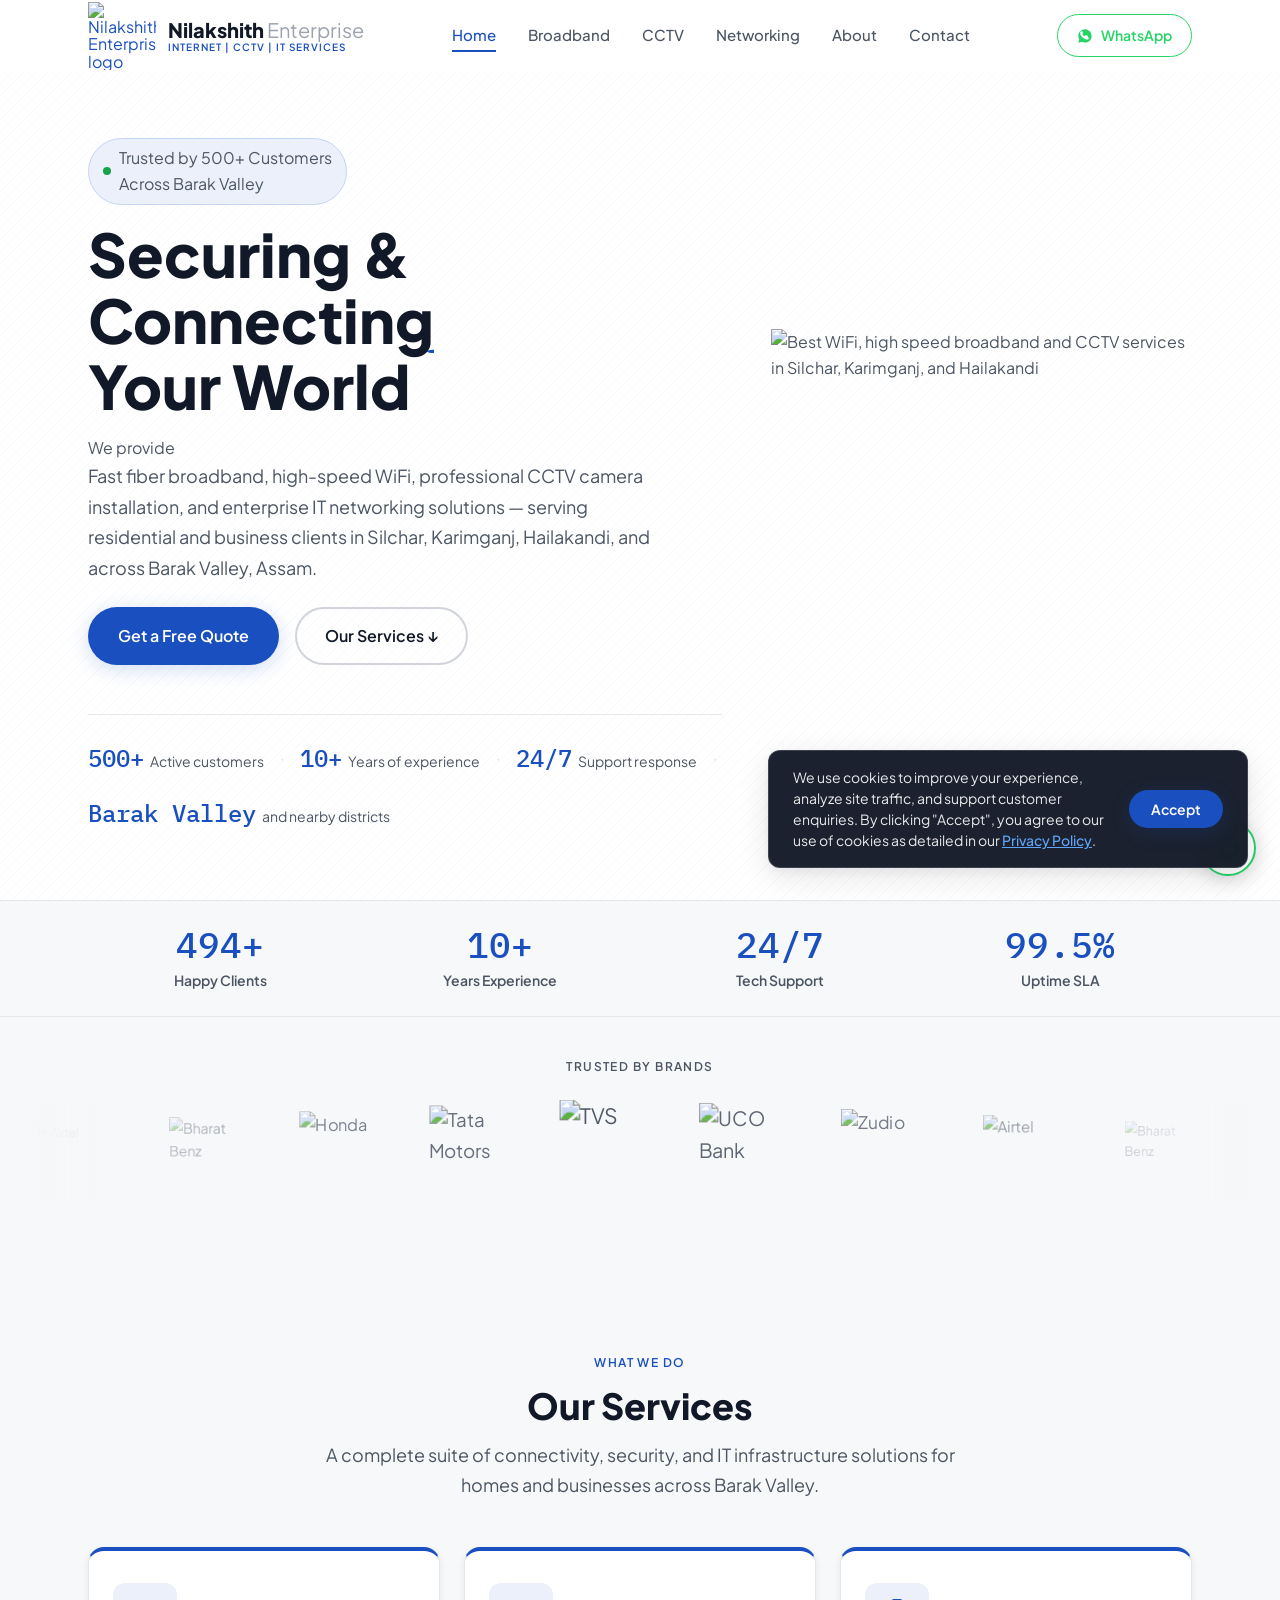
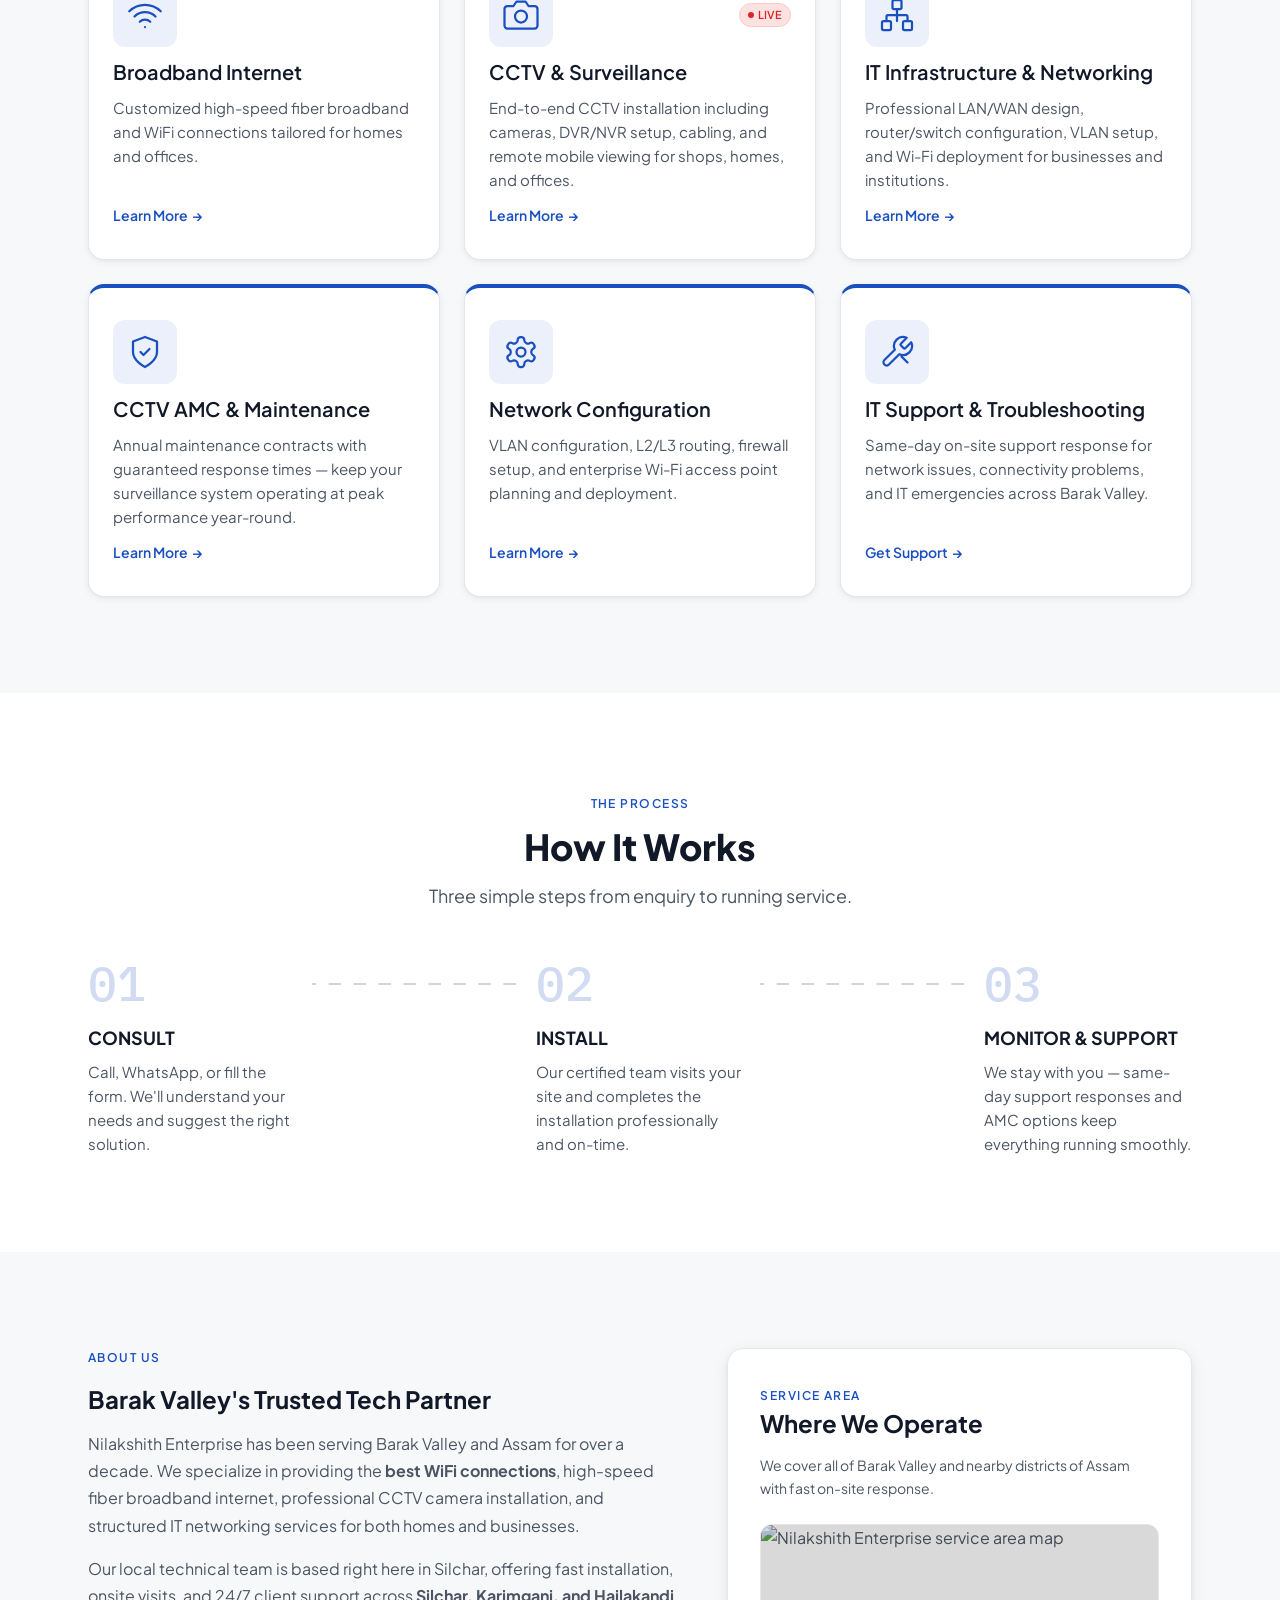
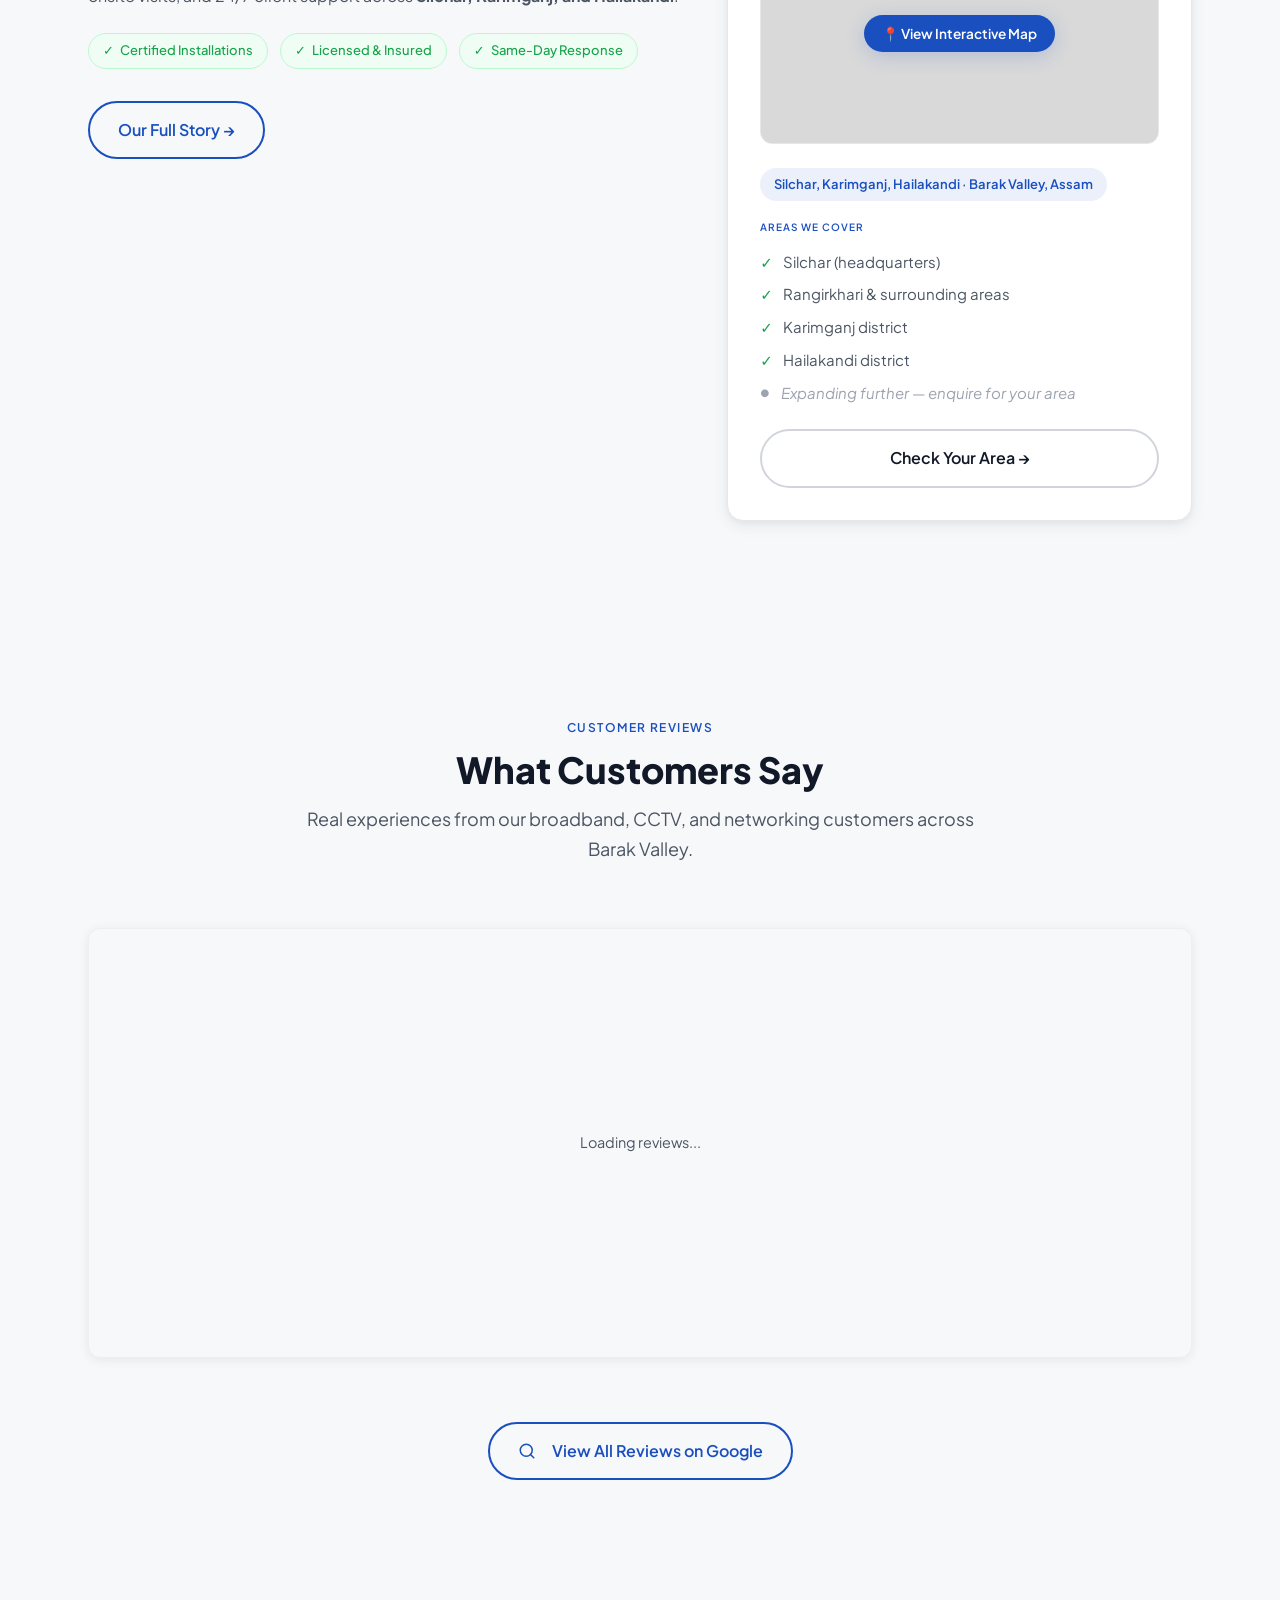
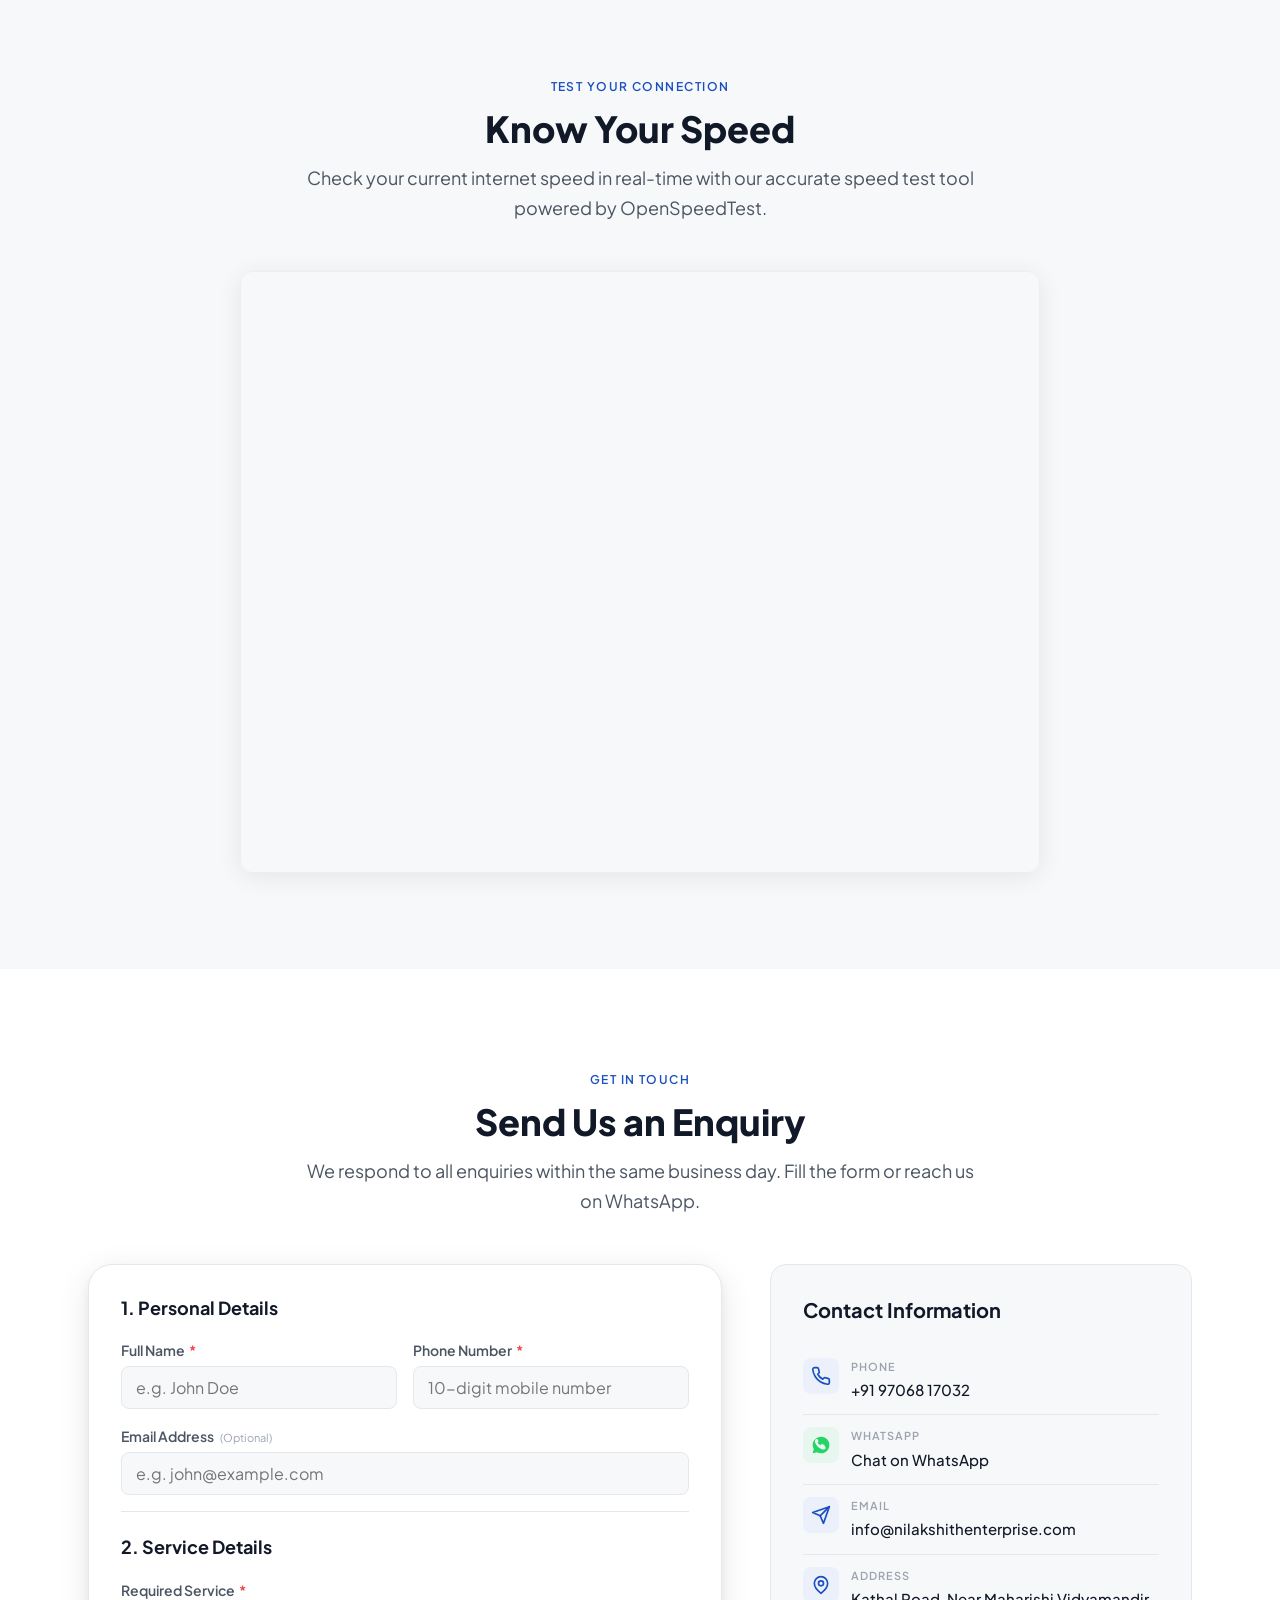
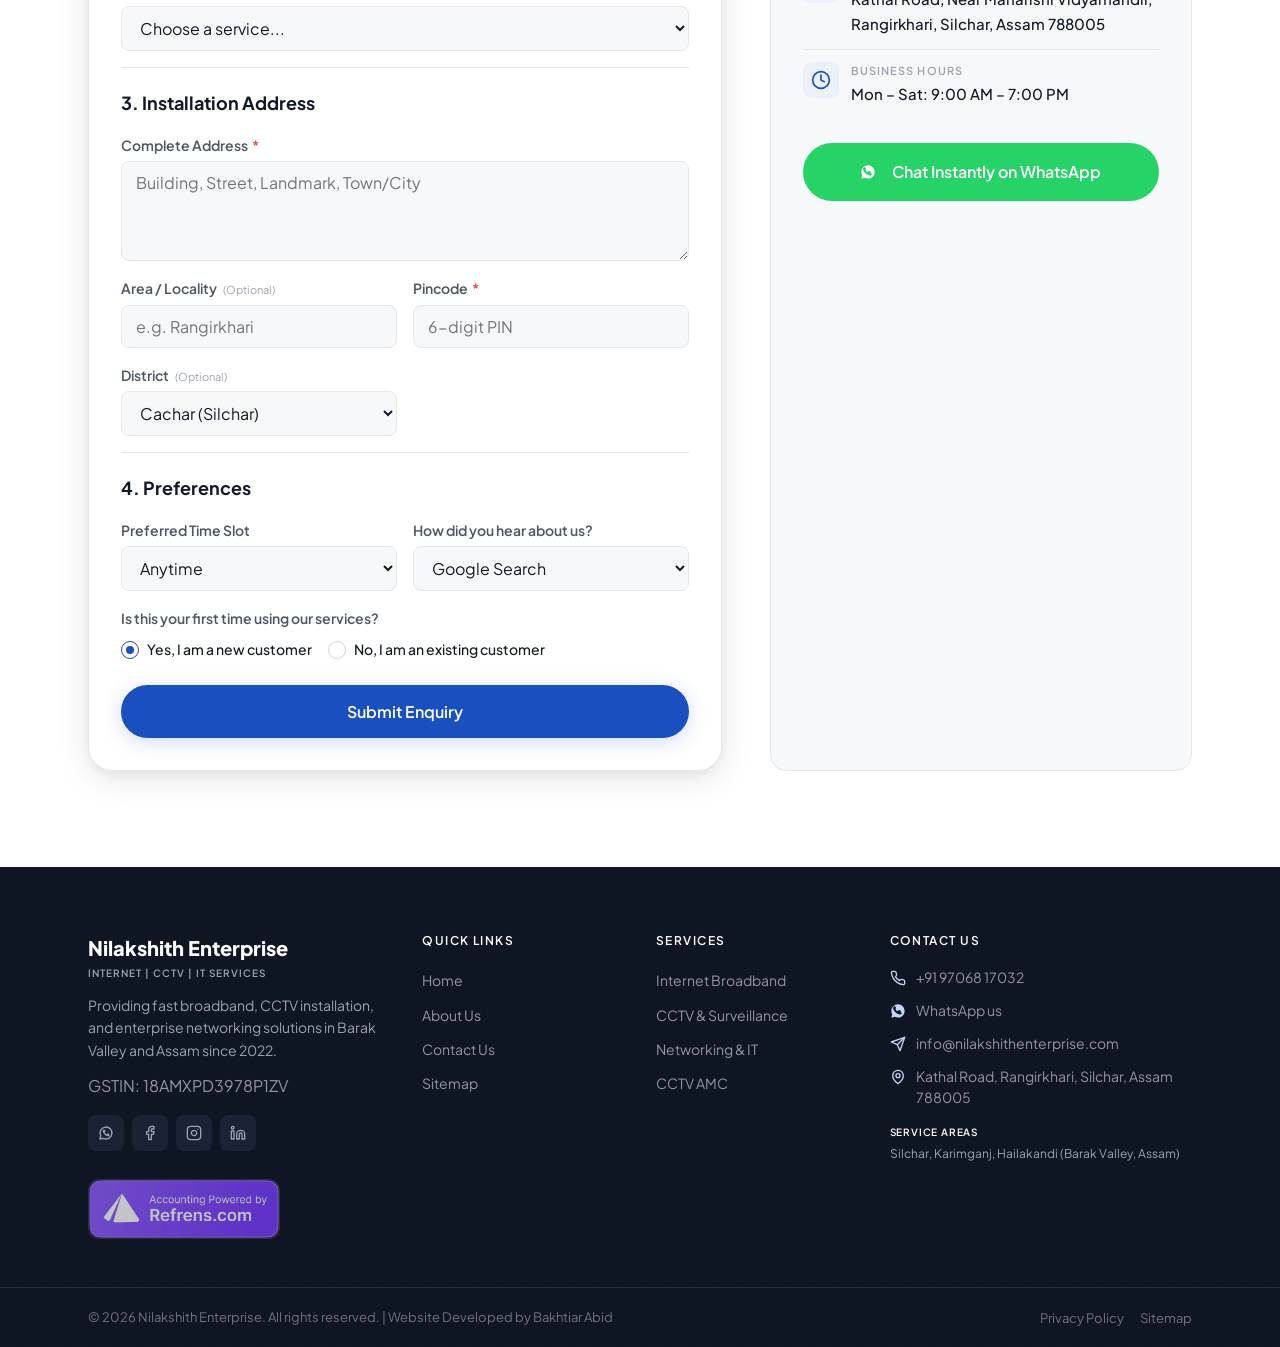
==== commit 7def20fb: "build: cache bust styles.css to load latest 60px badge style" ====
--- a/index.html
+++ b/index.html
@@ -34,7 +34,7 @@
   <link rel="preconnect" href="https://fonts.googleapis.com" crossorigin />
   <link rel="preconnect" href="https://fonts.gstatic.com" crossorigin />
   <!-- Stylesheets -->
-  <link rel="stylesheet" href="assets/css/styles.css" />
+  <link rel="stylesheet" href="assets/css/styles.css?v=1.1" />
   <link rel="stylesheet" href="assets/css/components.css" />
   <!-- Google Fonts deferred to avoid render-blocking -->
   <link rel="preload" as="style" href="https://fonts.googleapis.com/css2?family=Plus+Jakarta+Sans:wght@400;500;600;700;800&family=IBM+Plex+Mono:wght@400;500&display=optional" onload="this.onload=null;this.rel='stylesheet'" />
@@ -1008,6 +1008,11 @@
                 <svg xmlns="http://www.w3.org/2000/svg" width="16" height="16" viewBox="0 0 24 24" fill="none" stroke="currentColor" stroke-width="2" stroke-linecap="round" stroke-linejoin="round" aria-hidden="true"><path d="M16 8a6 6 0 0 1 6 6v7h-4v-7a2 2 0 0 0-2-2 2 2 0 0 0-2 2v7h-4v-7a6 6 0 0 1 6-6z"/><rect x="2" y="9" width="4" height="12"/><circle cx="4" cy="4" r="2"/></svg>
               </a>
             </div>
+            <div class="footer__powered-by">
+              <a href="https://www.refrens.com/free-online-invoicing-software" target="_blank" rel="noopener noreferrer" aria-label="Accounting Software Powered by Refrens">
+                <img src="assets/img/refrens-accounting-software.webp" alt="Accounting Software Powered by Refrens" class="footer__refrens-badge" loading="lazy" width="100" height="auto">
+              </a>
+            </div>
           </div>
 
           <!-- Quick Links -->
@@ -1075,11 +1080,6 @@
           <li><a href="sitemap.xml">Sitemap</a></li>
         </ul>
       </div>
-      <div class="footer__powered-by">
-        <a href="https://www.refrens.com/free-online-invoicing-software" target="_blank" rel="noopener noreferrer" aria-label="Accounting Software Powered by Refrens">
-          <img src="assets/img/refrens-accounting-software.webp" alt="Accounting Software Powered by Refrens" class="footer__refrens-badge" loading="lazy" width="160" height="auto">
-        </a>
-      </div>
     </div>
   </footer>
 
--- a/assets/css/styles.css
+++ b/assets/css/styles.css
@@ -7,81 +7,86 @@
 
 :root {
   /* --- CORE PALETTE --- */
-  --color-bg-page:        #FFFFFF;
-  --color-bg-surface:     #F7F8FA;
-  --color-bg-elevated:    #ECEEF2;
-  --color-bg-dark:        #0F1623;   /* Deep navy — used for footer, nav on scroll */
-  --color-bg-dark-alt:    #1A2236;   /* Slightly lighter navy for footer sections */
+  --color-bg-page: #FFFFFF;
+  --color-bg-surface: #F7F8FA;
+  --color-bg-elevated: #ECEEF2;
+  --color-bg-dark: #0F1623;
+  /* Deep navy — used for footer, nav on scroll */
+  --color-bg-dark-alt: #1A2236;
+  /* Slightly lighter navy for footer sections */
 
   /* Brand Blue */
-  --color-brand:          #1A4FBF;   /* Primary blue — buttons, links, accents */
-  --color-brand-hover:    #1540A0;
-  --color-brand-light:    #EBF0FB;   /* Light tint for tags, badges */
-  --color-brand-border:   #C5D3F5;
+  --color-brand: #1A4FBF;
+  /* Primary blue — buttons, links, accents */
+  --color-brand-hover: #1540A0;
+  --color-brand-light: #EBF0FB;
+  /* Light tint for tags, badges */
+  --color-brand-border: #C5D3F5;
 
   /* Accent */
-  --color-accent:         #F5A623;   /* Warm amber — "Popular" / "Best Value" badges only */
+  --color-accent: #F5A623;
+  /* Warm amber — "Popular" / "Best Value" badges only */
 
   /* Text */
-  --color-text-primary:   #111827;
+  --color-text-primary: #111827;
   --color-text-secondary: #4B5563;
-  --color-text-tertiary:  #9CA3AF;
-  --color-text-inverse:   #FFFFFF;
-  --color-text-brand:     #1A4FBF;
+  --color-text-tertiary: #9CA3AF;
+  --color-text-inverse: #FFFFFF;
+  --color-text-brand: #1A4FBF;
 
   /* Borders */
-  --color-border:         #E5E7EB;
-  --color-border-strong:  #D1D5DB;
-  --color-border-brand:   #C5D3F5;
+  --color-border: #E5E7EB;
+  --color-border-strong: #D1D5DB;
+  --color-border-brand: #C5D3F5;
 
   /* Status */
-  --color-success:        #16A34A;
-  --color-success-bg:     #F0FDF4;
+  --color-success: #16A34A;
+  --color-success-bg: #F0FDF4;
 
   /* Shadows */
-  --shadow-xs:   0 1px 2px rgba(0, 0, 0, 0.05);
-  --shadow-sm:   0 2px 8px rgba(0, 0, 0, 0.06), 0 1px 3px rgba(0, 0, 0, 0.04);
-  --shadow-md:   0 4px 16px rgba(0, 0, 0, 0.08), 0 2px 6px rgba(0, 0, 0, 0.04);
-  --shadow-lg:   0 8px 32px rgba(0, 0, 0, 0.10), 0 4px 12px rgba(0, 0, 0, 0.05);
-  --shadow-xl:   0 16px 48px rgba(0, 0, 0, 0.12), 0 6px 16px rgba(0, 0, 0, 0.06);
+  --shadow-xs: 0 1px 2px rgba(0, 0, 0, 0.05);
+  --shadow-sm: 0 2px 8px rgba(0, 0, 0, 0.06), 0 1px 3px rgba(0, 0, 0, 0.04);
+  --shadow-md: 0 4px 16px rgba(0, 0, 0, 0.08), 0 2px 6px rgba(0, 0, 0, 0.04);
+  --shadow-lg: 0 8px 32px rgba(0, 0, 0, 0.10), 0 4px 12px rgba(0, 0, 0, 0.05);
+  --shadow-xl: 0 16px 48px rgba(0, 0, 0, 0.12), 0 6px 16px rgba(0, 0, 0, 0.06);
   --shadow-brand: 0 4px 20px rgba(26, 79, 191, 0.20);
 
   /* --- SPACING (8pt grid) --- */
-  --space-1:  4px;
-  --space-2:  8px;
-  --space-3:  12px;
-  --space-4:  16px;
-  --space-5:  24px;
-  --space-6:  32px;
-  --space-7:  48px;
-  --space-8:  64px;
-  --space-9:  96px;
+  --space-1: 4px;
+  --space-2: 8px;
+  --space-3: 12px;
+  --space-4: 16px;
+  --space-5: 24px;
+  --space-6: 32px;
+  --space-7: 48px;
+  --space-8: 64px;
+  --space-9: 96px;
   --space-10: 128px;
 
   /* --- TYPOGRAPHY SCALE --- */
-  --text-xs:   0.75rem;
-  --text-sm:   0.875rem;
+  --text-xs: 0.75rem;
+  --text-sm: 0.875rem;
   --text-base: 1rem;
-  --text-lg:   1.125rem;
-  --text-xl:   1.25rem;
-  --text-2xl:  1.5rem;
-  --text-3xl:  1.875rem;
-  --text-4xl:  2.25rem;
-  --text-5xl:  3rem;
-  --text-6xl:  3.75rem;
+  --text-lg: 1.125rem;
+  --text-xl: 1.25rem;
+  --text-2xl: 1.5rem;
+  --text-3xl: 1.875rem;
+  --text-4xl: 2.25rem;
+  --text-5xl: 3rem;
+  --text-6xl: 3.75rem;
 
   /* --- BORDER RADIUS --- */
-  --radius-sm:   4px;
-  --radius-md:   8px;
-  --radius-lg:   12px;
-  --radius-xl:   16px;
-  --radius-2xl:  24px;
+  --radius-sm: 4px;
+  --radius-md: 8px;
+  --radius-lg: 12px;
+  --radius-xl: 16px;
+  --radius-2xl: 24px;
   --radius-pill: 9999px;
 
   /* --- TRANSITIONS --- */
-  --transition-fast:   150ms cubic-bezier(0.4, 0, 0.2, 1);
-  --transition-base:   250ms cubic-bezier(0.4, 0, 0.2, 1);
-  --transition-slow:   400ms cubic-bezier(0.4, 0, 0.2, 1);
+  --transition-fast: 150ms cubic-bezier(0.4, 0, 0.2, 1);
+  --transition-base: 250ms cubic-bezier(0.4, 0, 0.2, 1);
+  --transition-slow: 400ms cubic-bezier(0.4, 0, 0.2, 1);
   --transition-spring: 500ms cubic-bezier(0.34, 1.56, 0.64, 1);
 
   /* --- LAYOUT --- */
@@ -92,7 +97,9 @@
 /* ============================================================
    RESET & BASE RULES
    ============================================================ */
-*, *::before, *::after {
+*,
+*::before,
+*::after {
   box-sizing: border-box;
   margin: 0;
   padding: 0;
@@ -115,7 +122,12 @@
   overflow-x: hidden;
 }
 
-h1, h2, h3, h4, h5, h6 {
+h1,
+h2,
+h3,
+h4,
+h5,
+h6 {
   font-family: 'Plus Jakarta Sans', sans-serif;
   color: var(--color-text-primary);
   font-weight: 700;
@@ -127,22 +139,28 @@
   text-decoration: none;
   transition: color var(--transition-fast);
 }
+
 a:hover {
   color: var(--color-brand-hover);
 }
 
-img, svg {
+img,
+svg {
   display: block;
   max-width: 100%;
   height: auto;
 }
 
-button, input, textarea, select {
+button,
+input,
+textarea,
+select {
   font-family: inherit;
   font-size: inherit;
 }
 
-ul, ol {
+ul,
+ol {
   list-style: none;
 }
 
@@ -164,6 +182,7 @@
   border-radius: var(--radius-md);
   transition: top var(--transition-fast);
 }
+
 .skip-link:focus {
   top: 20px;
 }
@@ -181,6 +200,7 @@
 .section {
   padding-block: var(--space-9);
 }
+
 @media (max-width: 768px) {
   .section {
     padding-block: var(--space-8);
@@ -198,6 +218,7 @@
   max-width: 680px;
   margin-inline: auto;
 }
+
 .section-header h2 {
   font-size: var(--text-4xl);
   font-weight: 800;
@@ -205,6 +226,7 @@
   margin-bottom: var(--space-3);
   color: var(--color-text-primary);
 }
+
 .section-header p {
   font-size: var(--text-lg);
   color: var(--color-text-secondary);
@@ -248,6 +270,7 @@
   color: var(--color-text-inverse);
   box-shadow: var(--shadow-brand);
 }
+
 .btn--primary:hover {
   background-color: var(--color-brand-hover);
   box-shadow: 0 6px 24px rgba(26, 79, 191, 0.28);
@@ -260,6 +283,7 @@
   border-color: var(--color-border-strong);
   color: var(--color-text-primary);
 }
+
 .btn--outline:hover {
   border-color: var(--color-brand);
   color: var(--color-brand);
@@ -271,6 +295,7 @@
   border-color: var(--color-brand);
   color: var(--color-brand);
 }
+
 .btn--brand-outline:hover {
   background-color: var(--color-brand);
   color: var(--color-text-inverse);
@@ -281,9 +306,10 @@
   background-color: #25D366;
   color: var(--color-text-inverse);
 }
+
 .btn--whatsapp:hover {
   background-color: #1EBE57;
-  box-shadow: 0 4px 16px rgba(37,211,102,0.30);
+  box-shadow: 0 4px 16px rgba(37, 211, 102, 0.30);
   transform: translateY(-2px);
   color: var(--color-text-inverse);
 }
@@ -292,6 +318,7 @@
   background-color: var(--color-accent);
   color: var(--color-text-inverse);
 }
+
 .btn--accent:hover {
   background-color: #E2961B;
   transform: translateY(-2px);
@@ -303,6 +330,7 @@
   color: var(--color-brand);
   padding: 10px 20px;
 }
+
 .btn--ghost:hover {
   background-color: var(--color-brand-light);
   color: var(--color-brand-hover);
@@ -327,10 +355,12 @@
   pointer-events: auto;
   transition: opacity 300ms ease;
 }
+
 .preloader.loaded {
   opacity: 0;
   pointer-events: none;
 }
+
 .preloader__label {
   font-family: 'IBM Plex Mono', monospace;
   font-weight: 500;
@@ -339,6 +369,7 @@
   text-transform: uppercase;
   letter-spacing: 0.15em;
 }
+
 .preloader__line-track {
   width: 160px;
   height: 2px;
@@ -346,6 +377,7 @@
   border-radius: var(--radius-pill);
   overflow: hidden;
 }
+
 .preloader__line {
   height: 100%;
   width: 100%;
@@ -353,10 +385,19 @@
   transform-origin: left;
   animation: preloader-bar 1.2s cubic-bezier(0.4, 0, 0.2, 1) forwards;
 }
+
 @keyframes preloader-bar {
-  0% { transform: scaleX(0); }
-  70% { transform: scaleX(0.8); }
-  100% { transform: scaleX(1); }
+  0% {
+    transform: scaleX(0);
+  }
+
+  70% {
+    transform: scaleX(0.8);
+  }
+
+  100% {
+    transform: scaleX(1);
+  }
 }
 
 /* ============================================================
@@ -365,6 +406,7 @@
 header {
   height: 72px;
 }
+
 @media (max-width: 768px) {
   header {
     height: 64px;
@@ -384,6 +426,7 @@
   border-bottom: 1px solid transparent;
   transition: border-bottom var(--transition-base), box-shadow var(--transition-base), height var(--transition-base);
 }
+
 @media (max-width: 768px) {
   .navbar {
     height: 64px;
@@ -414,23 +457,27 @@
   line-height: 1.1;
   text-decoration: none;
 }
+
 .navbar__logo-img {
   height: 68px;
   width: auto;
   display: block;
 }
+
 .logo-name {
   font-family: 'Plus Jakarta Sans', sans-serif;
   font-weight: 800;
   font-size: var(--text-xl);
   color: var(--color-text-primary);
 }
+
 .logo-suffix {
   font-family: 'Plus Jakarta Sans', sans-serif;
   font-weight: 400;
   font-size: var(--text-xl);
   color: var(--color-text-tertiary);
 }
+
 .logo-tagline {
   font-size: 10px;
   font-weight: 600;
@@ -446,6 +493,7 @@
   align-items: center;
   gap: 32px;
 }
+
 .nav-menu__link {
   font-weight: 500;
   font-size: 15px;
@@ -453,6 +501,7 @@
   position: relative;
   padding-block: var(--space-2);
 }
+
 .nav-menu__link::after {
   content: '';
   position: absolute;
@@ -465,13 +514,16 @@
   transform-origin: left;
   transition: transform var(--transition-fast);
 }
+
 .nav-menu__link:hover {
   color: var(--color-text-primary);
 }
+
 .nav-menu__link:hover::after,
 .nav-menu__link.is-active::after {
   transform: scaleX(1);
 }
+
 .nav-menu__link.is-active {
   color: var(--color-brand);
 }
@@ -486,17 +538,20 @@
   color: #25D366;
   font-size: var(--text-sm);
   font-weight: 600;
-  padding: 9px 19px; /* slightly adjusted padding for border offset */
+  padding: 9px 19px;
+  /* slightly adjusted padding for border offset */
   border-radius: var(--radius-pill);
   box-shadow: none;
   transition: all var(--transition-fast);
 }
+
 .navbar__cta-btn:hover {
   background-color: #25D366;
   box-shadow: 0 4px 12px rgba(37, 211, 102, 0.25);
   transform: translateY(-1px);
   color: var(--color-text-inverse);
 }
+
 .navbar__cta-btn svg,
 .nav-drawer__wa-btn svg {
   width: 16px;
@@ -516,6 +571,7 @@
   position: relative;
   z-index: 102;
 }
+
 .nav-toggle__bar {
   display: block;
   width: 100%;
@@ -524,12 +580,15 @@
   border-radius: var(--radius-pill);
   transition: transform var(--transition-base), opacity var(--transition-base);
 }
+
 .nav-toggle.open .nav-toggle__bar:nth-child(1) {
   transform: translateY(8px) rotate(45deg);
 }
+
 .nav-toggle.open .nav-toggle__bar:nth-child(2) {
   opacity: 0;
 }
+
 .nav-toggle.open .nav-toggle__bar:nth-child(3) {
   transform: translateY(-8px) rotate(-45deg);
 }
@@ -544,6 +603,7 @@
   visibility: hidden;
   transition: opacity 300ms ease, visibility 300ms ease;
 }
+
 .nav-overlay.open {
   opacity: 1;
   visibility: visible;
@@ -565,6 +625,7 @@
   transform: translateX(100%);
   transition: transform 300ms cubic-bezier(0.4, 0, 0.2, 1);
 }
+
 .nav-drawer.open {
   transform: translateX(0);
 }
@@ -578,12 +639,15 @@
   color: var(--color-text-primary);
   border-bottom: 1px solid var(--color-border);
 }
+
 .nav-drawer__link.is-active {
   color: var(--color-brand);
 }
+
 .nav-drawer__link:hover {
   color: var(--color-brand);
 }
+
 .nav-drawer__wa-btn {
   margin-top: var(--space-5);
   background-color: transparent;
@@ -591,6 +655,7 @@
   color: #25D366;
   box-shadow: none;
 }
+
 .nav-drawer__wa-btn:hover {
   background-color: #25D366;
   color: var(--color-text-inverse);
@@ -598,9 +663,12 @@
 }
 
 @media (max-width: 900px) {
-  .nav-menu, .navbar__cta-btn.desktop-only {
+
+  .nav-menu,
+  .navbar__cta-btn.desktop-only {
     display: none;
   }
+
   .nav-toggle {
     display: flex;
   }
@@ -620,9 +688,17 @@
   animation-name: nav-slide-down;
   animation-delay: 100ms;
 }
+
 @keyframes nav-slide-down {
-  from { transform: translateY(-100%); opacity: 0; }
-  to { transform: translateY(0); opacity: 1; }
+  from {
+    transform: translateY(-100%);
+    opacity: 0;
+  }
+
+  to {
+    transform: translateY(0);
+    opacity: 1;
+  }
 }
 
 /* Hero elements load sequence */
@@ -630,38 +706,64 @@
   animation-name: fade-up-anim;
   animation-delay: 300ms;
 }
+
 .hero-title-line1-fade-up {
   animation-name: fade-up-anim;
   animation-delay: 450ms;
 }
+
 .hero-title-line2-fade-up {
   animation-name: fade-up-anim;
   animation-delay: 600ms;
 }
+
 .hero-subtext-fade-in {
   animation-name: fade-in-anim;
   animation-delay: 750ms;
 }
+
 .hero-cta-scale-in {
   animation-name: scale-in-anim;
   animation-delay: 900ms;
 }
+
 .hero-stats-fade-up {
   animation-name: fade-up-anim;
   animation-delay: 1050ms;
 }
 
 @keyframes fade-up-anim {
-  from { opacity: 0; transform: translateY(24px); }
-  to { opacity: 1; transform: translateY(0); }
-}
+  from {
+    opacity: 0;
+    transform: translateY(24px);
+  }
+
+  to {
+    opacity: 1;
+    transform: translateY(0);
+  }
+}
+
 @keyframes fade-in-anim {
-  from { opacity: 0; }
-  to { opacity: 1; }
-}
+  from {
+    opacity: 0;
+  }
+
+  to {
+    opacity: 1;
+  }
+}
+
 @keyframes scale-in-anim {
-  from { opacity: 0; transform: scale(0.96); }
-  to { opacity: 1; transform: scale(1); }
+  from {
+    opacity: 0;
+    transform: scale(0.96);
+  }
+
+  to {
+    opacity: 1;
+    transform: scale(1);
+  }
 }
 
 /* ============================================================
@@ -673,6 +775,7 @@
   animation-fill-mode: both;
   opacity: 0;
 }
+
 [data-animate].is-visible {
   opacity: 1;
 }
@@ -680,6 +783,7 @@
 [data-animate="fade-up"] {
   transform: translateY(24px);
 }
+
 [data-animate="fade-up"].is-visible {
   animation-name: fade-up-anim;
 }
@@ -691,42 +795,77 @@
 [data-animate="fade-left"] {
   transform: translateX(-24px);
 }
+
 [data-animate="fade-left"].is-visible {
   animation-name: fade-left-anim;
 }
+
 @keyframes fade-left-anim {
-  from { opacity: 0; transform: translateX(-24px); }
-  to { opacity: 1; transform: translateX(0); }
+  from {
+    opacity: 0;
+    transform: translateX(-24px);
+  }
+
+  to {
+    opacity: 1;
+    transform: translateX(0);
+  }
 }
 
 [data-animate="fade-right"] {
   transform: translateX(24px);
 }
+
 [data-animate="fade-right"].is-visible {
   animation-name: fade-right-anim;
 }
+
 @keyframes fade-right-anim {
-  from { opacity: 0; transform: translateX(24px); }
-  to { opacity: 1; transform: translateX(0); }
+  from {
+    opacity: 0;
+    transform: translateX(24px);
+  }
+
+  to {
+    opacity: 1;
+    transform: translateX(0);
+  }
 }
 
 [data-animate="scale-in"] {
   transform: scale(0.96);
 }
+
 [data-animate="scale-in"].is-visible {
   animation-name: scale-in-anim;
 }
 
 /* Delays */
-[data-animate-delay="100"] { animation-delay: 100ms; }
-[data-animate-delay="200"] { animation-delay: 200ms; }
-[data-animate-delay="300"] { animation-delay: 300ms; }
-[data-animate-delay="400"] { animation-delay: 400ms; }
-[data-animate-delay="500"] { animation-delay: 500ms; }
+[data-animate-delay="100"] {
+  animation-delay: 100ms;
+}
+
+[data-animate-delay="200"] {
+  animation-delay: 200ms;
+}
+
+[data-animate-delay="300"] {
+  animation-delay: 300ms;
+}
+
+[data-animate-delay="400"] {
+  animation-delay: 400ms;
+}
+
+[data-animate-delay="500"] {
+  animation-delay: 500ms;
+}
 
 /* Prefers reduced motion */
 @media (prefers-reduced-motion: reduce) {
-  [data-animate], * {
+
+  [data-animate],
+  * {
     animation-duration: 0.01ms !important;
     animation-delay: 0ms !important;
     transition-duration: 0.01ms !important;
@@ -746,6 +885,7 @@
   /* Signature Element: Repeating diagonal line pattern */
   background-image: url("data:image/svg+xml,%3Csvg xmlns='http://www.w3.org/2000/svg' width='12' height='12'%3E%3Cpath d='M-3,3 L3,-3 M0,12 L12,0 M9,15 L15,9' stroke='%231A4FBF' stroke-width='1' stroke-opacity='0.04'/%3E%3C/svg%3E");
 }
+
 @media (max-width: 768px) {
   .hero {
     min-height: auto;
@@ -759,6 +899,7 @@
   align-items: center;
   gap: var(--space-7);
 }
+
 @media (max-width: 900px) {
   .hero__inner {
     grid-template-columns: 1fr;
@@ -772,6 +913,7 @@
   flex-direction: column;
   align-items: flex-start;
 }
+
 @media (max-width: 900px) {
   .hero__content {
     align-items: center;
@@ -788,6 +930,7 @@
   padding: 6px 14px;
   margin-bottom: var(--space-4);
 }
+
 .hero__badge-dot {
   display: inline-block;
   width: 8px;
@@ -806,10 +949,12 @@
   color: var(--color-text-primary);
   margin-bottom: var(--space-4);
 }
+
 .connecting-word {
   position: relative;
   display: inline-block;
 }
+
 .underline-svg {
   position: absolute;
   left: 0;
@@ -817,6 +962,7 @@
   width: 100%;
   height: 8px;
 }
+
 .underline-svg path {
   stroke-dasharray: 100;
   stroke-dashoffset: 100;
@@ -856,21 +1002,25 @@
   width: 100%;
   max-width: 680px;
 }
+
 .hero__stat-item {
   display: flex;
   align-items: baseline;
   gap: 6px;
 }
+
 .hero__stat-number {
   font-family: 'IBM Plex Mono', monospace;
   font-weight: 500;
   font-size: var(--text-2xl);
   color: var(--color-brand);
 }
+
 .hero__stat-label {
   font-size: var(--text-sm);
   color: var(--color-text-secondary);
 }
+
 .hero__stat-divider {
   color: var(--color-border-strong);
   font-weight: 300;
@@ -881,11 +1031,13 @@
     justify-content: center;
   }
 }
+
 @media (max-width: 480px) {
   .hero__stats-row {
     flex-direction: column;
     gap: var(--space-2);
   }
+
   .hero__stat-divider {
     display: none;
   }
@@ -896,14 +1048,23 @@
   display: flex;
   justify-content: center;
 }
+
 .floating-illustration {
   width: 420px;
   max-width: 100%;
   animation: float 6s ease-in-out infinite;
 }
+
 @keyframes float {
-  0%, 100% { transform: translateY(0); }
-  50% { transform: translateY(-8px); }
+
+  0%,
+  100% {
+    transform: translateY(0);
+  }
+
+  50% {
+    transform: translateY(-8px);
+  }
 }
 
 /* ============================================================
@@ -914,12 +1075,14 @@
   border-block: 1px solid var(--color-border);
   padding-block: var(--space-5);
 }
+
 .stats-grid {
   display: grid;
   grid-template-columns: repeat(4, 1fr);
   gap: var(--space-4);
   text-align: center;
 }
+
 .stat-item__number {
   font-family: 'IBM Plex Mono', monospace;
   font-weight: 500;
@@ -928,6 +1091,7 @@
   line-height: 1.1;
   margin-bottom: var(--space-1);
 }
+
 .stat-item__label {
   font-size: var(--text-sm);
   font-weight: 600;
@@ -949,11 +1113,13 @@
   grid-template-columns: repeat(3, 1fr);
   gap: var(--space-5);
 }
+
 @media (max-width: 1024px) {
   .services-grid {
     grid-template-columns: repeat(2, 1fr);
   }
 }
+
 @media (max-width: 680px) {
   .services-grid {
     grid-template-columns: 1fr;
@@ -967,13 +1133,15 @@
   border-radius: var(--radius-xl);
   padding: var(--space-6) var(--space-5);
   box-shadow: var(--shadow-sm);
-  border-top: 4px solid var(--color-brand); /* Top accent bar */
+  border-top: 4px solid var(--color-brand);
+  /* Top accent bar */
   display: flex;
   flex-direction: column;
   align-items: flex-start;
   gap: var(--space-3);
   transition: transform var(--transition-base), box-shadow var(--transition-base), border-color var(--transition-base);
 }
+
 .service-card:hover {
   transform: translateY(-4px);
   box-shadow: var(--shadow-lg);
@@ -992,10 +1160,12 @@
   color: var(--color-brand);
   transition: background-color var(--transition-base), color var(--transition-base);
 }
+
 .service-card__icon-wrap svg {
   width: 36px;
   height: 36px;
 }
+
 .service-card:hover .service-card__icon-wrap {
   background-color: var(--color-brand);
   color: var(--color-text-inverse);
@@ -1022,9 +1192,11 @@
   align-items: center;
   gap: var(--space-1);
 }
+
 .service-card__link i {
   transition: transform var(--transition-fast);
 }
+
 .service-card__link:hover i {
   transform: translateX(4px);
 }
@@ -1036,6 +1208,7 @@
   justify-content: space-between;
   width: 100%;
 }
+
 .service-live-badge {
   display: inline-flex;
   align-items: center;
@@ -1048,6 +1221,7 @@
   font-size: 11px;
   font-weight: 600;
 }
+
 .service-live-badge__dot {
   display: inline-block;
   width: 6px;
@@ -1066,6 +1240,7 @@
   gap: var(--space-4);
   position: relative;
 }
+
 @media (max-width: 900px) {
   .steps-row {
     flex-direction: column;
@@ -1115,22 +1290,28 @@
   position: relative;
   z-index: 1;
 }
+
 .step-connector__svg {
   width: 100%;
   height: 2px;
   overflow: visible;
 }
+
 .step-connector__line {
   stroke: var(--color-border-strong);
   stroke-width: 2;
   stroke-dasharray: 6, 6;
   stroke-dashoffset: 0;
 }
+
 .step-connector__line.animated {
   animation: draw-dash 1200ms linear forwards;
 }
+
 @keyframes draw-dash {
-  to { stroke-dashoffset: -20; }
+  to {
+    stroke-dashoffset: -20;
+  }
 }
 
 @media (max-width: 900px) {
@@ -1147,6 +1328,7 @@
   grid-template-columns: 1.12fr 0.88fr;
   gap: var(--space-7);
 }
+
 @media (max-width: 900px) {
   .about-map-split {
     grid-template-columns: 1fr;
@@ -1160,6 +1342,7 @@
   align-items: flex-start;
   gap: var(--space-4);
 }
+
 .about-column p {
   line-height: 1.7;
 }
@@ -1171,6 +1354,7 @@
   gap: var(--space-3);
   margin-block: var(--space-2);
 }
+
 .trust-pill {
   display: inline-flex;
   align-items: center;
@@ -1182,6 +1366,7 @@
   font-size: 13px;
   font-weight: 500;
 }
+
 .trust-pill::before {
   content: '✓';
   margin-right: 6px;
@@ -1199,15 +1384,18 @@
   flex-direction: column;
   gap: var(--space-4);
 }
+
 .service-area-card h3 {
   font-size: var(--text-2xl);
   font-weight: 700;
   color: var(--color-text-primary);
 }
+
 .service-area-card__sub {
   font-size: var(--text-sm);
   color: var(--color-text-secondary);
 }
+
 .service-area-card__badge {
   display: inline-flex;
   align-items: center;
@@ -1225,24 +1413,28 @@
   flex-direction: column;
   gap: var(--space-2);
 }
+
 .zone-item {
   display: flex;
   align-items: center;
   font-size: 15px;
   color: var(--color-text-secondary);
 }
+
 .zone-item::before {
   content: '✓';
   color: var(--color-success);
   font-weight: bold;
   margin-right: 10px;
 }
+
 .zone-item.expanding::before {
   content: '●';
   color: var(--color-text-tertiary);
   font-size: 10px;
   margin-right: 12px;
 }
+
 .zone-item.expanding {
   color: var(--color-text-tertiary);
   font-style: italic;
@@ -1256,11 +1448,13 @@
   grid-template-columns: repeat(3, 1fr);
   gap: var(--space-5);
 }
+
 @media (max-width: 1024px) {
   .testimonials-grid {
     grid-template-columns: repeat(2, 1fr);
   }
 }
+
 @media (max-width: 680px) {
   .testimonials-grid {
     grid-template-columns: 1fr;
@@ -1278,6 +1472,7 @@
   gap: var(--space-3);
   transition: box-shadow var(--transition-base), border-color var(--transition-base);
 }
+
 .testimonial-card:hover {
   box-shadow: var(--shadow-md);
   border-color: var(--color-brand-border);
@@ -1325,11 +1520,13 @@
   flex-direction: column;
   line-height: 1.2;
 }
+
 .testimonial-card__name {
   font-weight: 600;
   font-size: 14px;
   color: var(--color-text-primary);
 }
+
 .testimonial-card__tag {
   font-size: 12px;
   color: var(--color-text-tertiary);
@@ -1341,6 +1538,7 @@
   text-align: center;
   margin-top: var(--space-6);
 }
+
 .google-reviews-btn {
   display: inline-flex;
   align-items: center;
@@ -1349,10 +1547,12 @@
   font-size: var(--text-sm);
   color: var(--color-brand);
 }
+
 .google-reviews-btn svg {
   width: 16px;
   height: 16px;
 }
+
 .google-reviews-btn:hover {
   text-decoration: underline;
 }
@@ -1365,11 +1565,13 @@
   grid-template-columns: repeat(3, 1fr);
   gap: var(--space-5);
 }
+
 @media (max-width: 1024px) {
   .plans-grid {
     grid-template-columns: repeat(2, 1fr);
   }
 }
+
 @media (max-width: 680px) {
   .plans-grid {
     grid-template-columns: 1fr;
@@ -1388,6 +1590,7 @@
   gap: var(--space-4);
   transition: transform var(--transition-base), box-shadow var(--transition-base);
 }
+
 .plan-card:hover {
   transform: translateY(-4px);
   box-shadow: var(--shadow-lg);
@@ -1398,6 +1601,7 @@
   border: 2px solid var(--color-brand);
   box-shadow: var(--shadow-brand);
 }
+
 .plan-card--popular:hover {
   box-shadow: 0 8px 32px rgba(26, 79, 191, 0.28);
 }
@@ -1407,6 +1611,7 @@
   border: 2px solid var(--color-accent);
   box-shadow: 0 4px 20px rgba(245, 166, 35, 0.18);
 }
+
 .plan-card--bestvalue:hover {
   box-shadow: 0 8px 32px rgba(245, 166, 35, 0.25);
 }
@@ -1423,9 +1628,11 @@
   color: var(--color-text-inverse);
   box-shadow: var(--shadow-xs);
 }
+
 .plan-card__badge--popular {
   background-color: var(--color-brand);
 }
+
 .plan-card__badge--bestvalue {
   background-color: var(--color-accent);
 }
@@ -1443,12 +1650,14 @@
   align-items: baseline;
   line-height: 1;
 }
+
 .plan-card__speed-num {
   font-family: 'IBM Plex Mono', monospace;
   font-weight: 500;
   font-size: 44px;
   color: var(--color-brand);
 }
+
 .plan-card__speed-unit {
   font-size: var(--text-base);
   color: var(--color-text-tertiary);
@@ -1460,11 +1669,13 @@
   align-items: baseline;
   line-height: 1;
 }
+
 .plan-card__price-val {
   font-size: var(--text-2xl);
   font-weight: 800;
   color: var(--color-text-primary);
 }
+
 .plan-card__price-suffix {
   font-size: var(--text-xs);
   color: var(--color-text-tertiary);
@@ -1493,6 +1704,7 @@
   grid-template-columns: 1.2fr 0.8fr;
   gap: var(--space-7);
 }
+
 @media (max-width: 900px) {
   .contact-grid {
     grid-template-columns: 1fr;
@@ -1530,6 +1742,7 @@
   display: flex;
   flex-direction: column;
 }
+
 .contact-row-item {
   display: flex;
   align-items: flex-start;
@@ -1537,6 +1750,7 @@
   padding-block: var(--space-3);
   border-bottom: 1px solid var(--color-border);
 }
+
 .contact-row-item:last-child {
   border-bottom: none;
 }
@@ -1552,10 +1766,12 @@
   color: var(--color-brand);
   flex-shrink: 0;
 }
+
 .contact-row-item__icon-box svg {
   width: 20px;
   height: 20px;
 }
+
 /* Specific whatsapp coloring inside card */
 .contact-row-item__icon-box.whatsapp-box {
   background-color: rgba(37, 211, 102, 0.08);
@@ -1566,6 +1782,7 @@
   display: flex;
   flex-direction: column;
 }
+
 .contact-row-item__label {
   font-size: 11px;
   font-weight: 600;
@@ -1574,15 +1791,18 @@
   letter-spacing: 0.1em;
   margin-bottom: 2px;
 }
+
 .contact-row-item__value {
   font-size: 15px;
   font-weight: 500;
   color: var(--color-text-primary);
 }
+
 .contact-row-item__value a {
   color: var(--color-text-primary);
   transition: color var(--transition-fast);
 }
+
 .contact-row-item__value a:hover {
   color: var(--color-brand);
 }
@@ -1612,12 +1832,14 @@
   grid-template-columns: 1.5fr 1fr 1fr 1.5fr;
   gap: var(--space-6);
 }
+
 @media (max-width: 900px) {
   .footer__grid {
     grid-template-columns: 1fr 1fr;
     gap: var(--space-5);
   }
 }
+
 @media (max-width: 480px) {
   .footer__grid {
     grid-template-columns: 1fr;
@@ -1638,6 +1860,7 @@
   color: var(--color-text-inverse);
   display: inline-block;
 }
+
 .footer-logo-sub {
   font-size: 10px;
   font-weight: 600;
@@ -1659,6 +1882,7 @@
   gap: var(--space-2);
   margin-top: var(--space-1);
 }
+
 .footer__social-link {
   display: inline-flex;
   align-items: center;
@@ -1670,6 +1894,7 @@
   color: var(--color-text-tertiary);
   transition: background-color var(--transition-fast), color var(--transition-fast);
 }
+
 .footer__social-link:hover {
   background-color: var(--color-brand);
   color: var(--color-text-inverse);
@@ -1690,11 +1915,13 @@
   flex-direction: column;
   gap: var(--space-2);
 }
+
 .footer__links a {
   font-size: var(--text-sm);
   color: rgba(255, 255, 255, 0.55);
   line-height: 1.8;
 }
+
 .footer__links a:hover {
   color: rgba(255, 255, 255, 0.90);
 }
@@ -1704,6 +1931,7 @@
   flex-direction: column;
   gap: var(--space-3);
 }
+
 .footer__contact-item {
   display: flex;
   align-items: flex-start;
@@ -1711,6 +1939,7 @@
   font-size: var(--text-sm);
   line-height: 1.5;
 }
+
 .footer__contact-item svg {
   width: 16px;
   height: 16px;
@@ -1718,9 +1947,11 @@
   margin-top: 3px;
   flex-shrink: 0;
 }
+
 .footer__contact-item a {
   color: rgba(255, 255, 255, 0.55);
 }
+
 .footer__contact-item a:hover {
   color: rgba(255, 255, 255, 0.90);
 }
@@ -1729,6 +1960,7 @@
 .footer__areas {
   margin-top: var(--space-4);
 }
+
 .footer__areas-label {
   font-size: 10px;
   font-weight: 600;
@@ -1737,6 +1969,7 @@
   letter-spacing: 0.08em;
   margin-bottom: 4px;
 }
+
 .footer__areas-text {
   font-size: var(--text-xs);
   color: var(--color-text-tertiary);
@@ -1754,18 +1987,22 @@
   justify-content: space-between;
   padding-block: var(--space-4);
 }
+
 .footer__copyright {
   font-size: 13px;
   color: rgba(255, 255, 255, 0.40);
 }
+
 .footer__bottom-links {
   display: flex;
   gap: var(--space-4);
 }
+
 .footer__bottom-links a {
   font-size: 13px;
   color: rgba(255, 255, 255, 0.40);
 }
+
 .footer__bottom-links a:hover {
   color: rgba(255, 255, 255, 0.70);
 }
@@ -1774,6 +2011,7 @@
   color: rgba(255, 255, 255, 0.40);
   transition: color var(--transition-base);
 }
+
 .footer__copyright a:hover {
   color: rgba(255, 255, 255, 0.70);
   text-decoration: underline;
@@ -1789,17 +2027,15 @@
 
 .footer__powered-by {
   display: flex;
-  justify-content: center;
-  align-items: center;
-  padding-block: var(--space-4);
-  border-top: 1px solid rgba(255, 255, 255, 0.08);
-  margin-top: var(--space-2);
+  justify-content: flex-start;
+  align-items: center;
+  margin-top: var(--space-4);
 }
 
 .footer__refrens-badge {
-  height: 25px;
+  height: 60px;
   width: auto;
-  max-width: 100px;
+  max-width: 220px;
   object-fit: contain;
   opacity: 0.75;
   transition: opacity var(--transition-base);
@@ -1822,6 +2058,7 @@
   display: flex;
   align-items: center;
 }
+
 .wa-float {
   display: flex;
   align-items: center;
@@ -1835,11 +2072,13 @@
   color: #25D366;
   transition: all var(--transition-base);
 }
+
 .wa-float svg {
   width: 28px;
   height: 28px;
   display: block;
 }
+
 .wa-float:hover {
   transform: scale(1.08);
   background-color: #25D366;
@@ -1864,6 +2103,7 @@
   transition: opacity 150ms ease, transform 150ms ease;
   box-shadow: var(--shadow-sm);
 }
+
 .wa-float-wrapper:hover .wa-tooltip {
   opacity: 1;
   transform: translateX(0);
@@ -1893,11 +2133,13 @@
   box-shadow: var(--shadow-xs);
   cursor: pointer;
 }
+
 .scroll-to-top.visible {
   opacity: 1;
   visibility: visible;
   transform: translateY(0);
 }
+
 .scroll-to-top:hover {
   background-color: var(--color-brand);
   color: var(--color-text-inverse);
@@ -1915,6 +2157,7 @@
   border-bottom: 1px solid var(--color-border);
   text-align: center;
 }
+
 .page-hero__inner {
   max-width: 800px;
   margin-inline: auto;
@@ -1923,12 +2166,14 @@
   align-items: center;
   gap: var(--space-2);
 }
+
 .page-hero h1 {
   font-size: var(--text-4xl);
   font-weight: 800;
   color: var(--color-text-primary);
   margin-top: var(--space-1);
 }
+
 .page-hero p {
   font-size: var(--text-lg);
   color: var(--color-text-secondary);
@@ -1940,6 +2185,7 @@
   .page-hero {
     padding-block: var(--space-6);
   }
+
   .page-hero h1 {
     font-size: var(--text-2xl);
   }
@@ -1951,11 +2197,13 @@
   grid-template-columns: repeat(3, 1fr);
   gap: var(--space-5);
 }
+
 @media (max-width: 1024px) {
   .detail-grid {
     grid-template-columns: repeat(2, 1fr);
   }
 }
+
 @media (max-width: 680px) {
   .detail-grid {
     grid-template-columns: 1fr;
@@ -1973,10 +2221,12 @@
   gap: var(--space-3);
   transition: transform var(--transition-base), box-shadow var(--transition-base);
 }
+
 .detail-card:hover {
   transform: translateY(-2px);
   box-shadow: var(--shadow-md);
 }
+
 .detail-card__icon {
   display: inline-flex;
   align-items: center;
@@ -1988,11 +2238,13 @@
   color: var(--color-brand);
   font-size: 24px;
 }
+
 .detail-card h3 {
   font-size: var(--text-lg);
   font-weight: 600;
   color: var(--color-text-primary);
 }
+
 .detail-card p {
   font-size: 15px;
   line-height: 1.6;
@@ -2005,11 +2257,13 @@
   grid-template-columns: repeat(4, 1fr);
   gap: var(--space-5);
 }
+
 @media (max-width: 1024px) {
   .process-grid {
     grid-template-columns: repeat(2, 1fr);
   }
 }
+
 @media (max-width: 560px) {
   .process-grid {
     grid-template-columns: 1fr;
@@ -2028,9 +2282,11 @@
   gap: var(--space-3);
   transition: transform var(--transition-base);
 }
+
 .process-item:hover {
   transform: translateY(-2px);
 }
+
 .process-item__num {
   font-family: 'IBM Plex Mono', monospace;
   font-weight: 500;
@@ -2042,16 +2298,19 @@
   top: var(--space-4);
   right: var(--space-4);
 }
+
 .process-item__icon {
   font-size: 32px;
   color: var(--color-brand);
 }
+
 .process-item h3 {
   font-size: var(--text-md);
   font-weight: 700;
   color: var(--color-text-primary);
   margin-top: var(--space-1);
 }
+
 .process-item p {
   font-size: var(--text-sm);
   line-height: 1.6;
@@ -2064,11 +2323,13 @@
   grid-template-columns: repeat(4, 1fr);
   gap: var(--space-4);
 }
+
 @media (max-width: 1024px) {
   .serve-grid {
     grid-template-columns: repeat(2, 1fr);
   }
 }
+
 @media (max-width: 560px) {
   .serve-grid {
     grid-template-columns: 1fr;
@@ -2086,15 +2347,18 @@
   box-shadow: var(--shadow-xs);
   transition: border-color var(--transition-fast), box-shadow var(--transition-fast);
 }
+
 .serve-item:hover {
   border-color: var(--color-brand-border);
   box-shadow: var(--shadow-sm);
 }
+
 .serve-item__icon {
   font-size: 24px;
   color: var(--color-brand);
   flex-shrink: 0;
 }
+
 .serve-item__label {
   font-size: 15px;
   font-weight: 600;
@@ -2107,6 +2371,7 @@
   grid-template-columns: repeat(2, 1fr);
   gap: var(--space-5);
 }
+
 @media (max-width: 680px) {
   .amc-grid {
     grid-template-columns: 1fr;
@@ -2124,22 +2389,27 @@
   gap: var(--space-4);
   transition: transform var(--transition-base), box-shadow var(--transition-base);
 }
+
 .amc-card:hover {
   transform: translateY(-4px);
   box-shadow: var(--shadow-lg);
 }
+
 .amc-card--featured {
   border: 2px solid var(--color-brand);
   box-shadow: var(--shadow-brand);
 }
+
 .amc-card--featured:hover {
   box-shadow: 0 8px 32px rgba(26, 79, 191, 0.28);
 }
+
 .amc-card__title {
   font-size: var(--text-2xl);
   font-weight: 700;
   color: var(--color-text-primary);
 }
+
 .amc-card__subtitle {
   font-size: var(--text-xs);
   font-weight: 600;
@@ -2164,6 +2434,7 @@
   overflow: hidden;
   transition: border-color var(--transition-fast), box-shadow var(--transition-fast);
 }
+
 .faq-item:hover {
   border-color: var(--color-brand-border);
   box-shadow: var(--shadow-sm);
@@ -2177,16 +2448,19 @@
   cursor: pointer;
   user-select: none;
 }
+
 .faq-item__question:focus-visible {
   outline: 2px solid var(--color-brand);
   outline-offset: -2px;
   border-radius: var(--radius-lg);
 }
+
 .faq-item__question h3 {
   font-size: var(--text-base);
   font-weight: 600;
   color: var(--color-text-primary);
 }
+
 .faq-item__chevron {
   font-size: 18px;
   color: var(--color-text-secondary);
@@ -2199,6 +2473,7 @@
   transition: max-height var(--transition-base) ease;
   background-color: var(--color-bg-surface);
 }
+
 .faq-item__answer p {
   padding: var(--space-4) var(--space-5);
   font-size: 15px;
@@ -2210,12 +2485,15 @@
 .faq-item.open {
   border-color: var(--color-brand-border);
 }
+
 .faq-item.open .faq-item__chevron {
   transform: rotate(180deg);
   color: var(--color-brand);
 }
+
 .faq-item.open .faq-item__answer {
-  max-height: 200px; /* arbitrary height to slide to */
+  max-height: 200px;
+  /* arbitrary height to slide to */
 }
 
 /* Feature checking lists */
@@ -2224,6 +2502,7 @@
   flex-direction: column;
   gap: var(--space-2);
 }
+
 .feature-list li {
   display: flex;
   align-items: center;
@@ -2231,6 +2510,7 @@
   font-size: var(--text-sm);
   color: var(--color-text-secondary);
 }
+
 .icon-check {
   color: var(--color-success);
   font-size: 16px;
@@ -2250,16 +2530,19 @@
   align-items: center;
   gap: var(--space-4);
 }
+
 .cta-banner h2 {
   font-size: var(--text-3xl);
   font-weight: 800;
   color: var(--color-text-primary);
 }
+
 .cta-banner p {
   font-size: var(--text-md);
   color: var(--color-text-secondary);
   max-width: 580px;
 }
+
 .cta-banner__btns {
   display: flex;
   flex-wrap: wrap;
@@ -2290,7 +2573,7 @@
   border: 1px solid var(--color-bg-elevated);
   border-radius: var(--radius-lg);
   padding: 0;
-  box-shadow: 0 2px 12px rgba(0,0,0,.07);
+  box-shadow: 0 2px 12px rgba(0, 0, 0, .07);
 }
 
 /* Stretch the iframe to fill the container */
@@ -2339,10 +2622,12 @@
   pointer-events: none;
   transition: opacity 0.25s ease;
 }
+
 .wa-modal-overlay.open {
   opacity: 1;
   pointer-events: auto;
 }
+
 .wa-modal-card {
   background-color: var(--color-bg-page);
   border: 1px solid var(--color-border);
@@ -2356,9 +2641,11 @@
   display: flex;
   flex-direction: column;
 }
+
 .wa-modal-overlay.open .wa-modal-card {
   transform: translateY(0);
 }
+
 .wa-modal-header {
   display: flex;
   align-items: center;
@@ -2367,11 +2654,13 @@
   border-bottom: 1px solid var(--color-border);
   background-color: var(--color-bg-surface);
 }
+
 .wa-modal-title {
   font-size: var(--text-base);
   font-weight: 700;
   color: var(--color-text-primary);
 }
+
 .wa-modal-close {
   background: none;
   border: none;
@@ -2387,6 +2676,7 @@
   border-radius: 50%;
   transition: background-color var(--transition-fast);
 }
+
 .wa-modal-close:hover {
   background-color: var(--color-bg-elevated);
   color: var(--color-text-primary);
@@ -2400,6 +2690,7 @@
   max-height: 75vh;
   overflow-y: auto;
 }
+
 .wa-modal-subtitle {
   font-size: var(--text-xs);
   font-weight: 600;
@@ -2408,22 +2699,26 @@
   color: var(--color-text-secondary);
   margin-bottom: -4px;
 }
+
 .wa-modal-options {
   display: flex;
   flex-direction: column;
   gap: var(--space-2);
 }
+
 .wa-modal-option {
   position: relative;
   display: block;
   cursor: pointer;
 }
+
 .wa-modal-option input[type="radio"] {
   position: absolute;
   opacity: 0;
   width: 0;
   height: 0;
 }
+
 .wa-modal-option-card {
   display: flex;
   align-items: center;
@@ -2434,20 +2729,24 @@
   border-radius: var(--radius-md);
   transition: all var(--transition-fast);
 }
+
 .wa-modal-option-icon {
   font-size: 18px;
   flex-shrink: 0;
 }
+
 .wa-modal-option-text {
   font-size: 14px;
   font-weight: 600;
   color: var(--color-text-primary);
 }
+
 .wa-modal-option:hover .wa-modal-option-card {
   border-color: var(--color-brand-border);
   background-color: var(--color-bg-elevated);
 }
-.wa-modal-option input[type="radio"]:checked + .wa-modal-option-card {
+
+.wa-modal-option input[type="radio"]:checked+.wa-modal-option-card {
   border-color: #25D366;
   background-color: rgba(37, 211, 102, 0.08);
   box-shadow: 0 0 0 1px #25D366;
@@ -2459,11 +2758,13 @@
   flex-direction: column;
   gap: 6px;
 }
+
 .wa-modal-label {
   font-size: 13px;
   font-weight: 600;
   color: var(--color-text-secondary);
 }
+
 .wa-modal-textarea {
   width: 100%;
   height: 70px;
@@ -2477,6 +2778,7 @@
   font-family: inherit;
   transition: border-color var(--transition-fast);
 }
+
 .wa-modal-textarea:focus {
   outline: none;
   border-color: var(--color-brand);
@@ -2490,10 +2792,12 @@
   justify-content: flex-end;
   gap: var(--space-3);
 }
+
 .wa-modal-footer .btn {
   padding: 10px 20px;
   font-size: 14px;
 }
+
 .btn--whatsapp-modal {
   background-color: #25D366;
   color: var(--color-text-inverse);
@@ -2502,12 +2806,14 @@
   align-items: center;
   gap: 8px;
 }
+
 .btn--whatsapp-modal:hover {
   background-color: #1EAA55;
   color: var(--color-text-inverse);
   transform: translateY(-1px);
   box-shadow: 0 4px 12px rgba(37, 211, 102, 0.35);
 }
+
 .btn--whatsapp-modal:active {
   transform: scale(0.98);
 }
@@ -2712,12 +3018,12 @@
   flex-shrink: 0;
 }
 
-.checkbox-label:hover input ~ .checkbox-box,
-.checkbox-label input:focus-visible ~ .checkbox-box {
+.checkbox-label:hover input~.checkbox-box,
+.checkbox-label input:focus-visible~.checkbox-box {
   border-color: var(--color-brand);
 }
 
-.checkbox-label input:checked ~ .checkbox-box {
+.checkbox-label input:checked~.checkbox-box {
   background-color: var(--color-brand);
   border-color: var(--color-brand);
 }
@@ -2733,7 +3039,7 @@
   transition: opacity var(--transition-fast);
 }
 
-.checkbox-label input:checked ~ .checkbox-box::after {
+.checkbox-label input:checked~.checkbox-box::after {
   opacity: 1;
 }
 
@@ -2756,12 +3062,12 @@
   flex-shrink: 0;
 }
 
-.radio-label:hover input ~ .radio-circle,
-.radio-label input:focus-visible ~ .radio-circle {
+.radio-label:hover input~.radio-circle,
+.radio-label input:focus-visible~.radio-circle {
   border-color: var(--color-brand);
 }
 
-.radio-label input:checked ~ .radio-circle {
+.radio-label input:checked~.radio-circle {
   border-color: var(--color-brand);
 }
 
@@ -2776,7 +3082,7 @@
   transition: opacity var(--transition-fast), transform var(--transition-fast);
 }
 
-.radio-label input:checked ~ .radio-circle::after {
+.radio-label input:checked~.radio-circle::after {
   opacity: 1;
   transform: scale(1);
 }
@@ -2802,7 +3108,9 @@
 }
 
 @keyframes form-spin {
-  to { transform: rotate(360deg); }
+  to {
+    transform: rotate(360deg);
+  }
 }
 
 .btn-spinner.hidden {
@@ -2825,8 +3133,15 @@
 }
 
 @keyframes card-appear {
-  from { opacity: 0; transform: scale(0.96); }
-  to { opacity: 1; transform: scale(1); }
+  from {
+    opacity: 0;
+    transform: scale(0.96);
+  }
+
+  to {
+    opacity: 1;
+    transform: scale(1);
+  }
 }
 
 .form-result-card.hidden {
@@ -2976,20 +3291,18 @@
     max-width: 480px;
     padding: var(--space-4) var(--space-5);
   }
-  
+
   .cookie-banner__inner {
     flex-direction: row;
     align-items: center;
     gap: var(--space-4);
   }
-  
+
   .cookie-banner__text {
     flex: 1;
   }
-  
+
   .cookie-banner__actions {
     flex-shrink: 0;
   }
-}
-
-
+}
